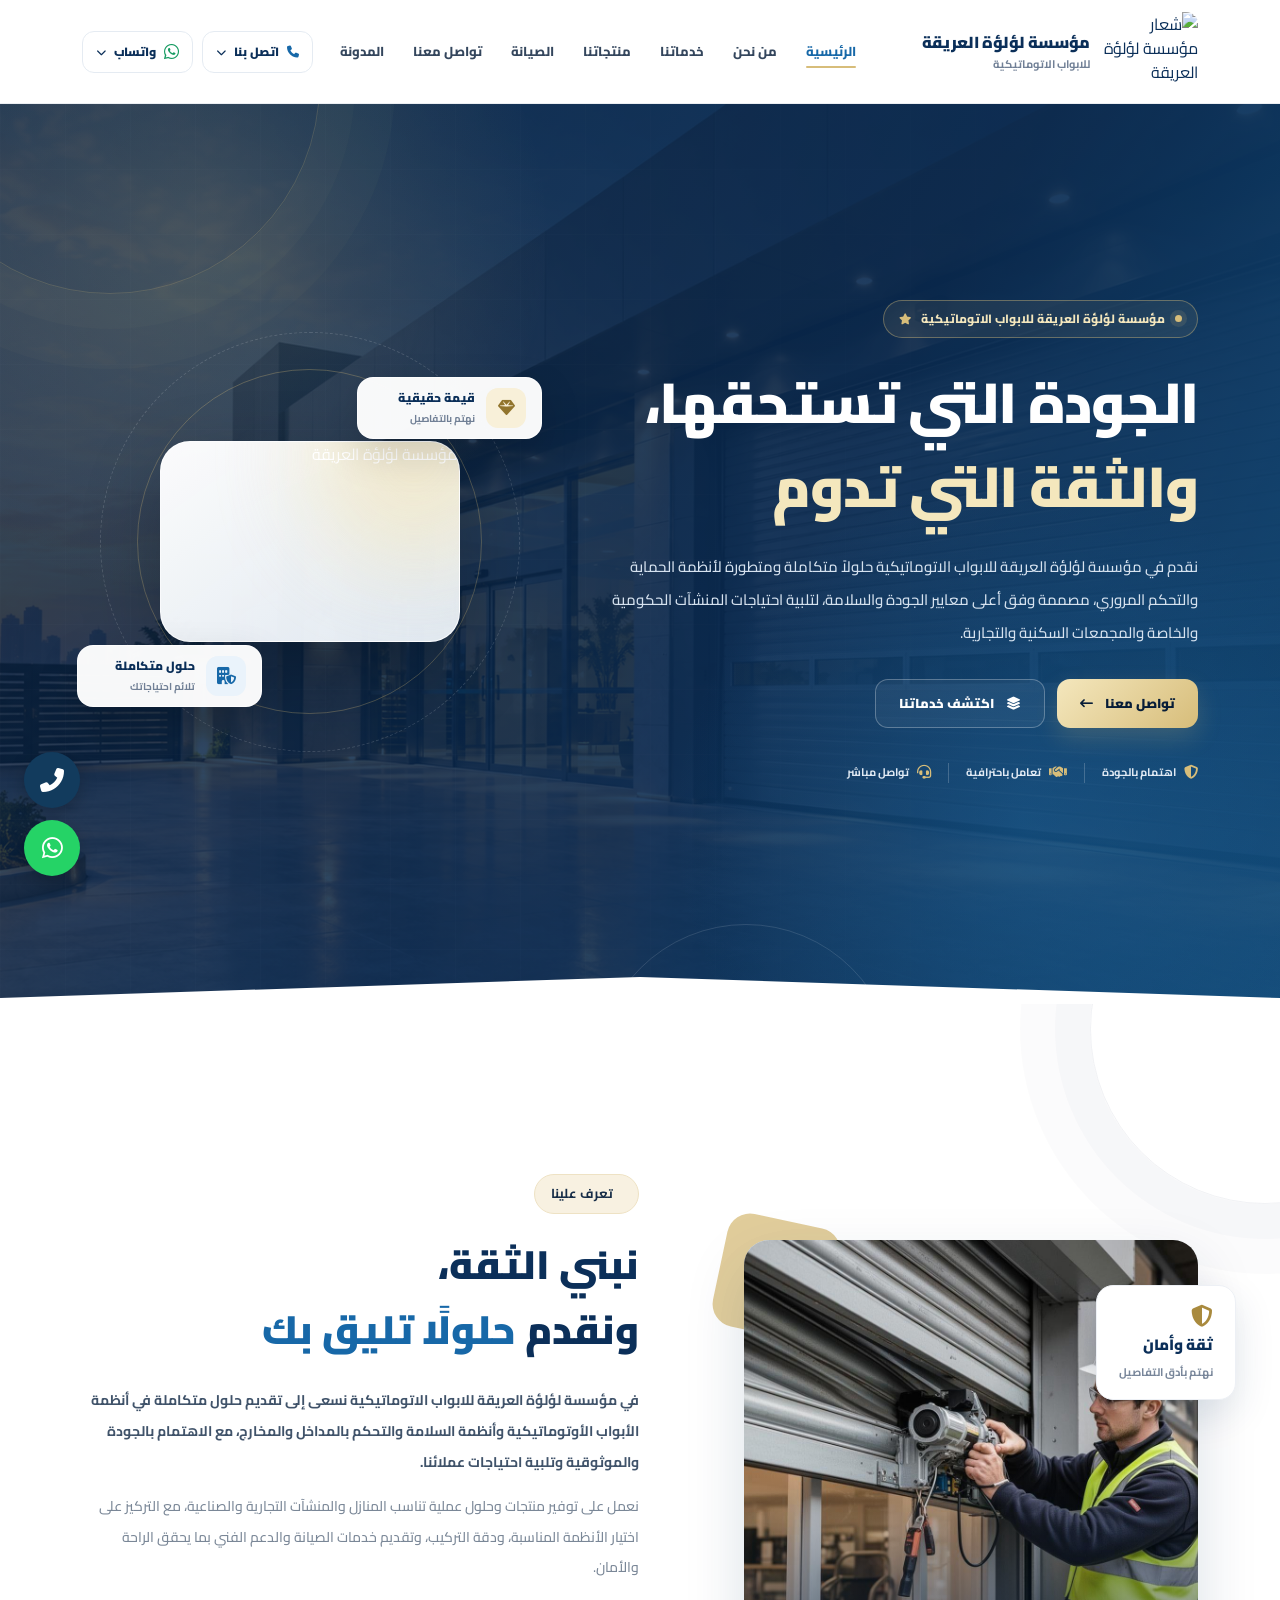
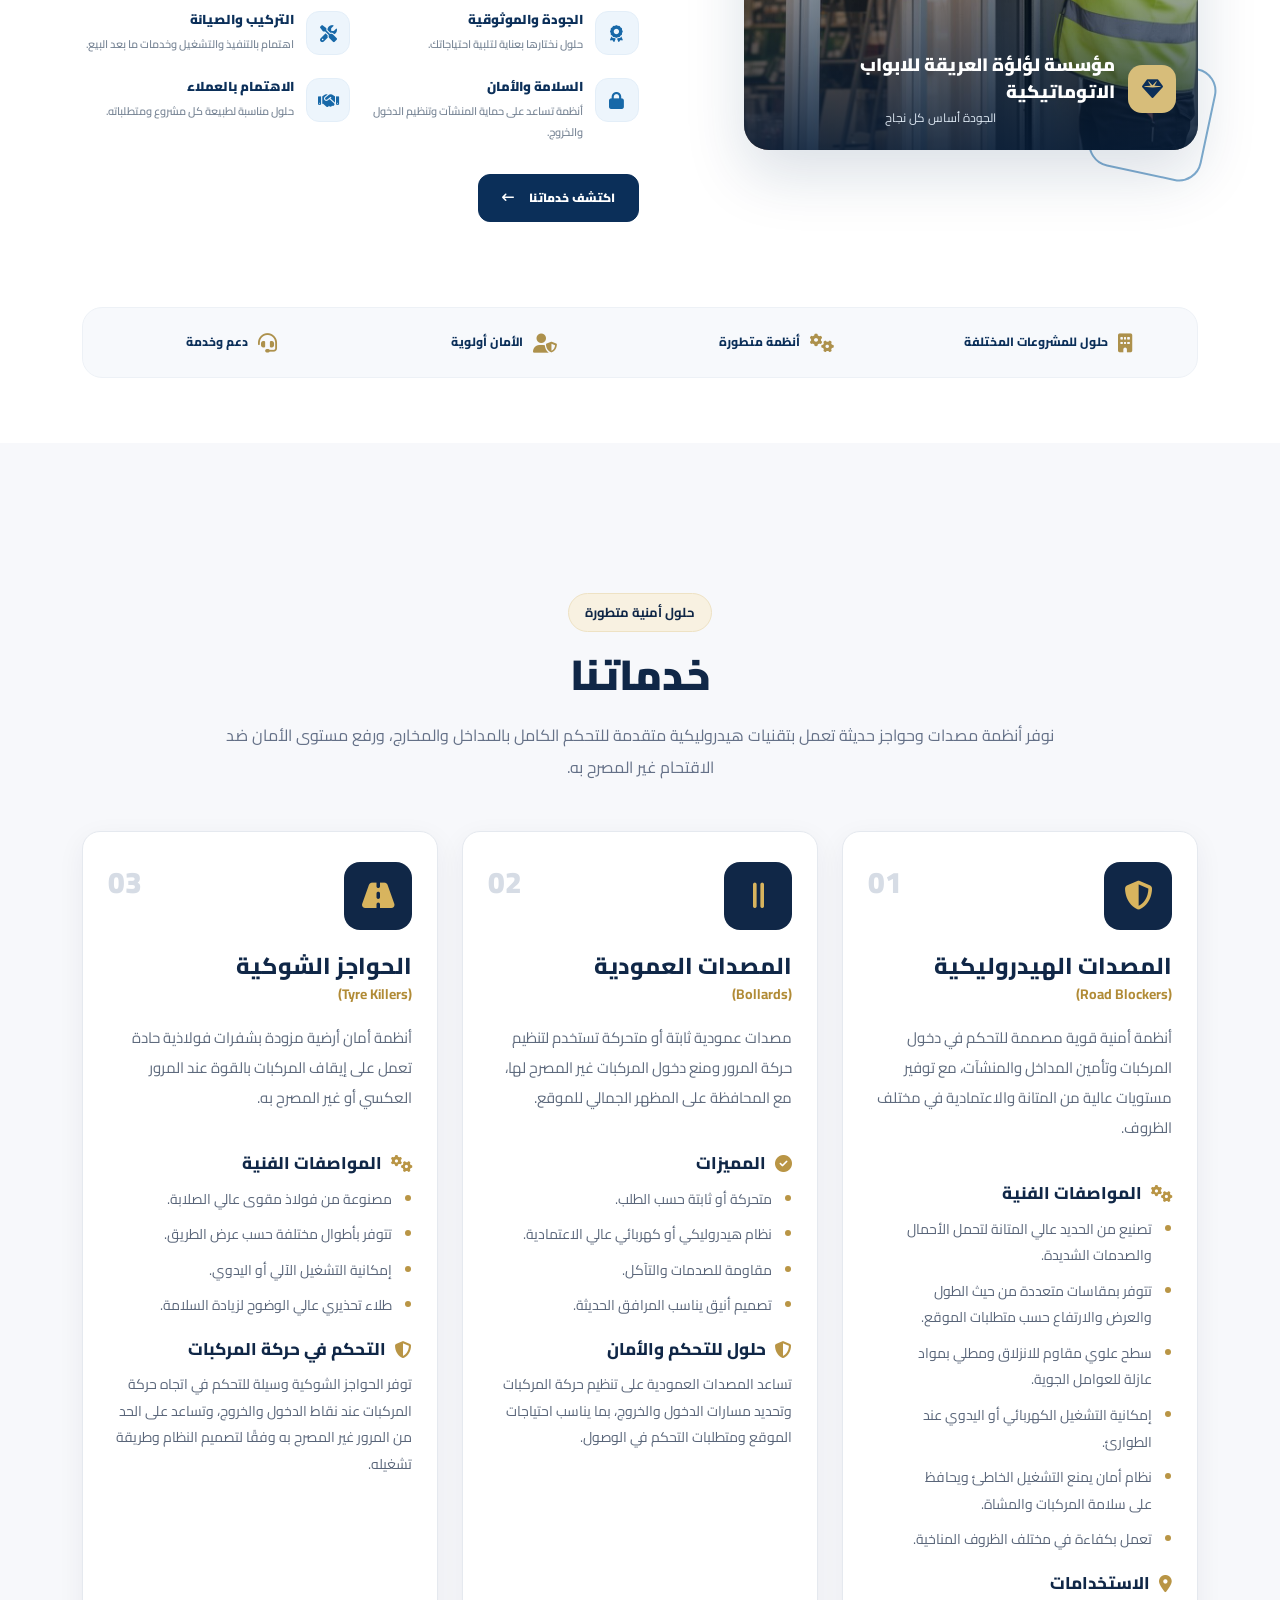
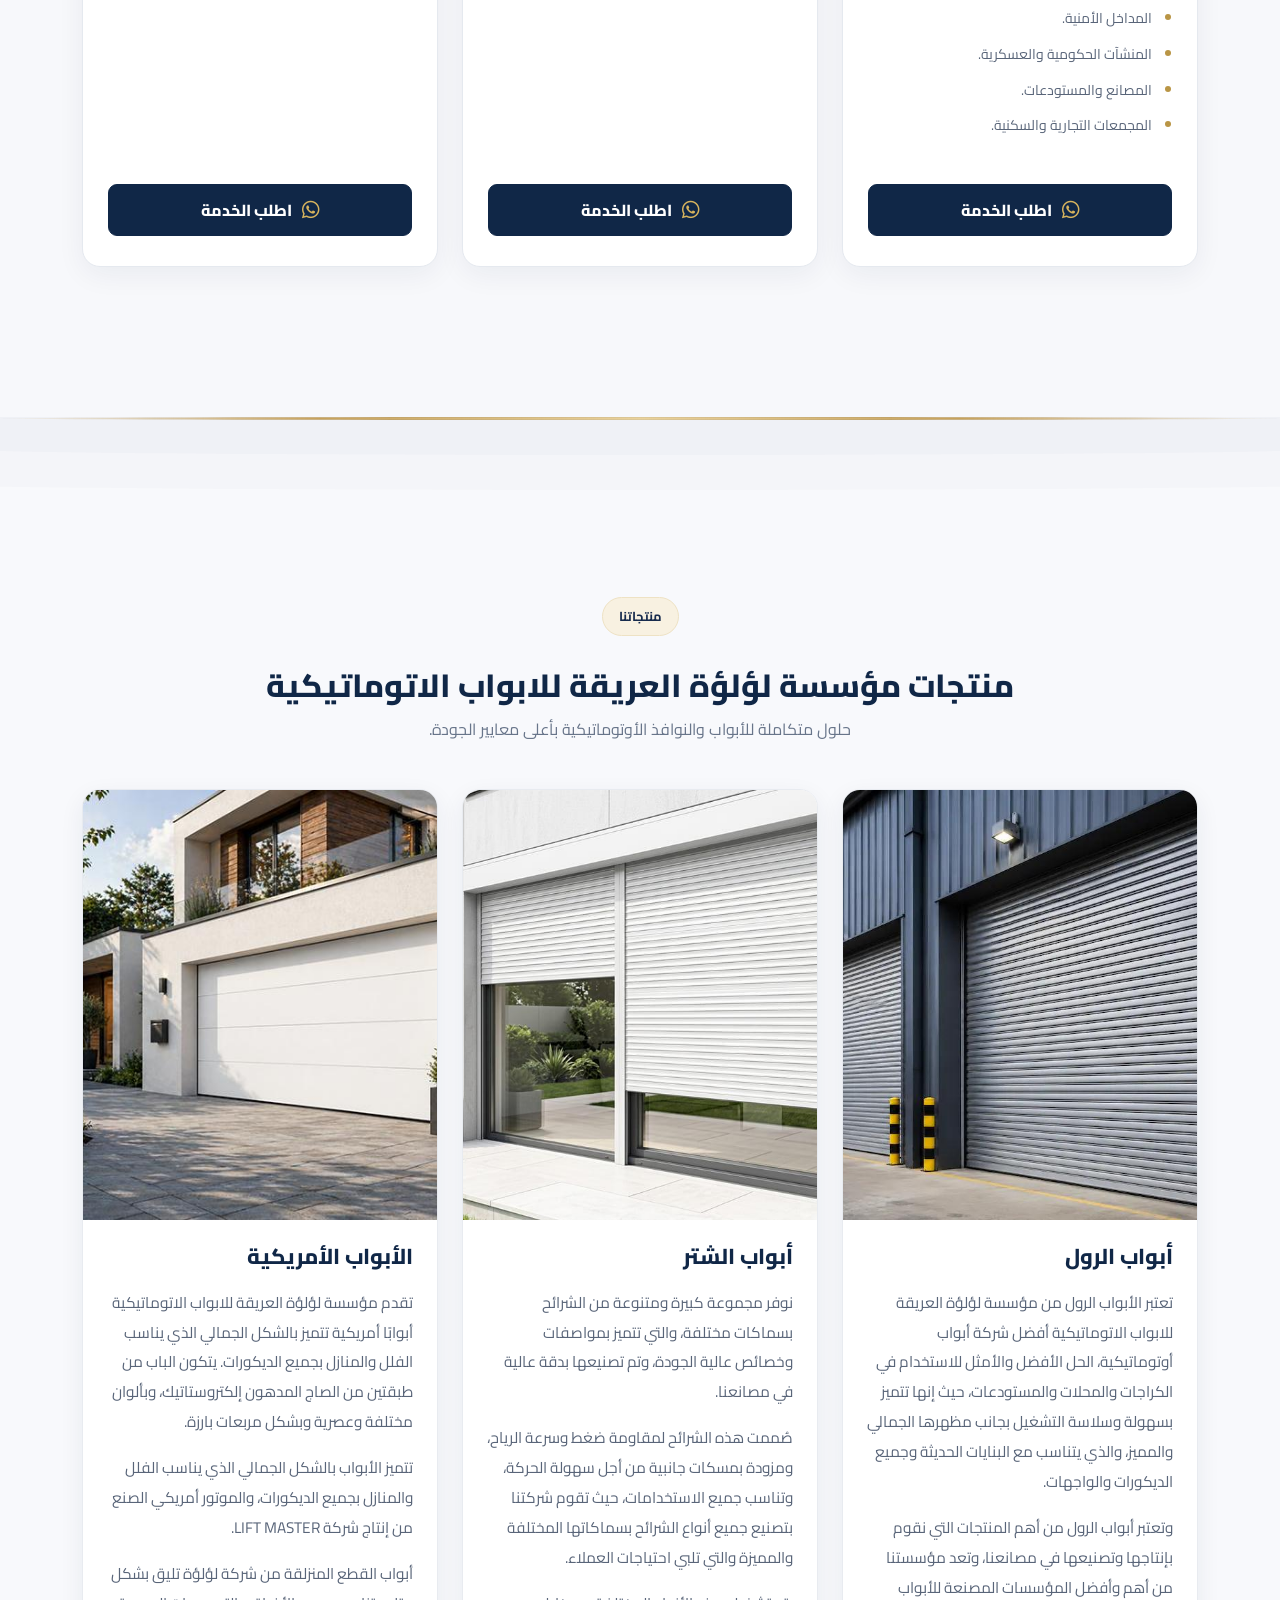
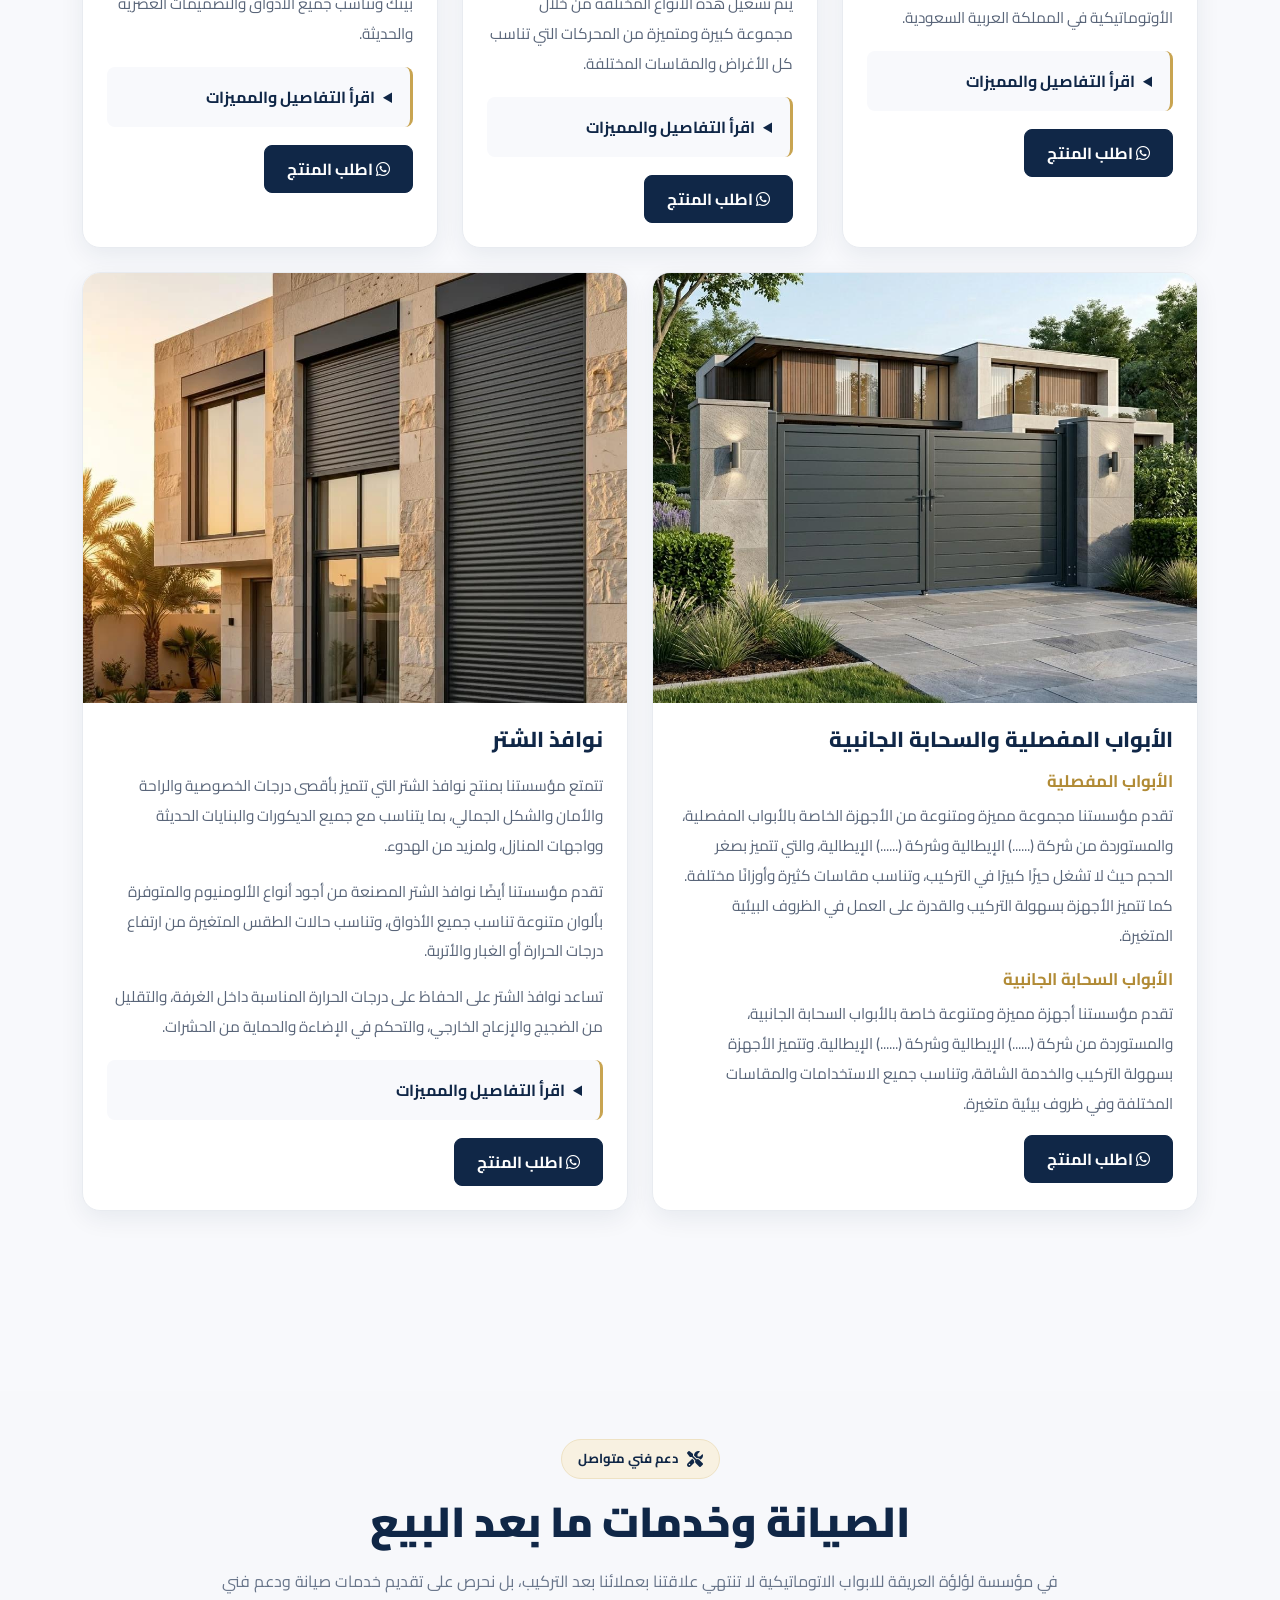
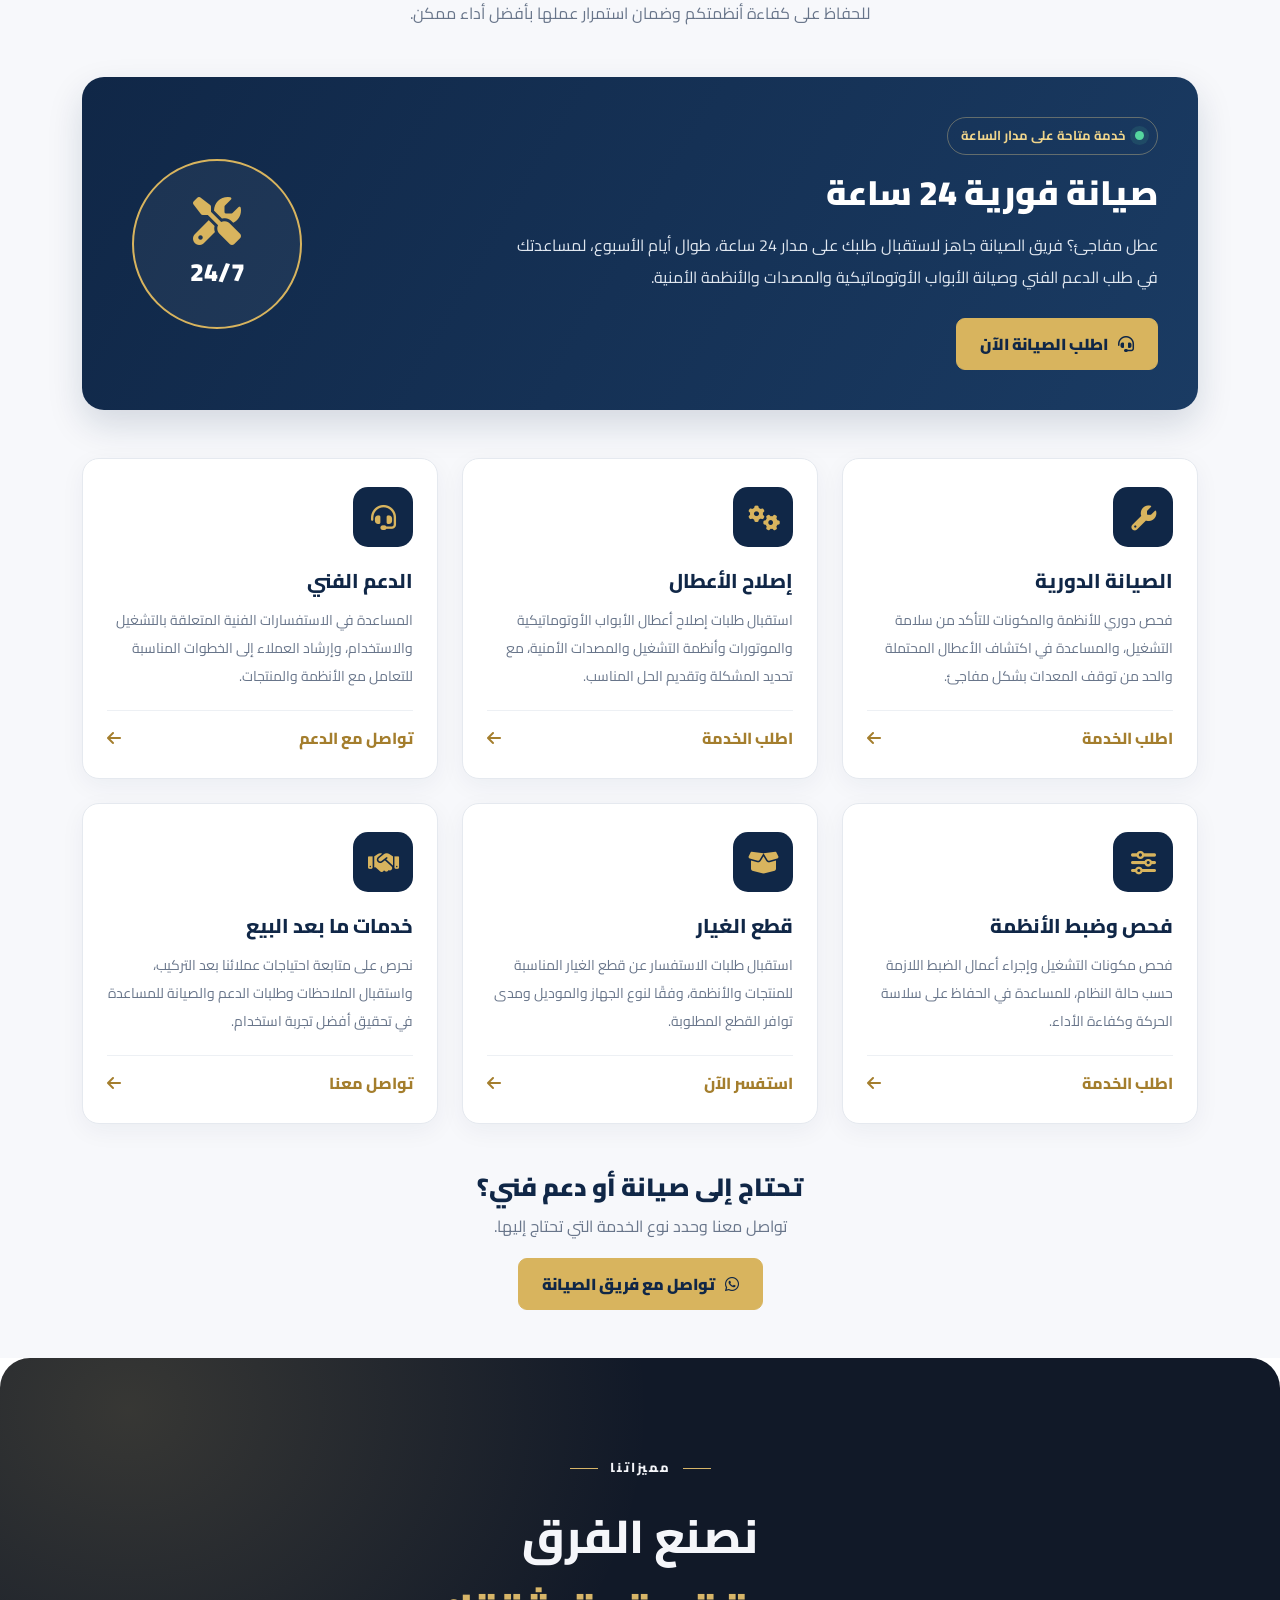
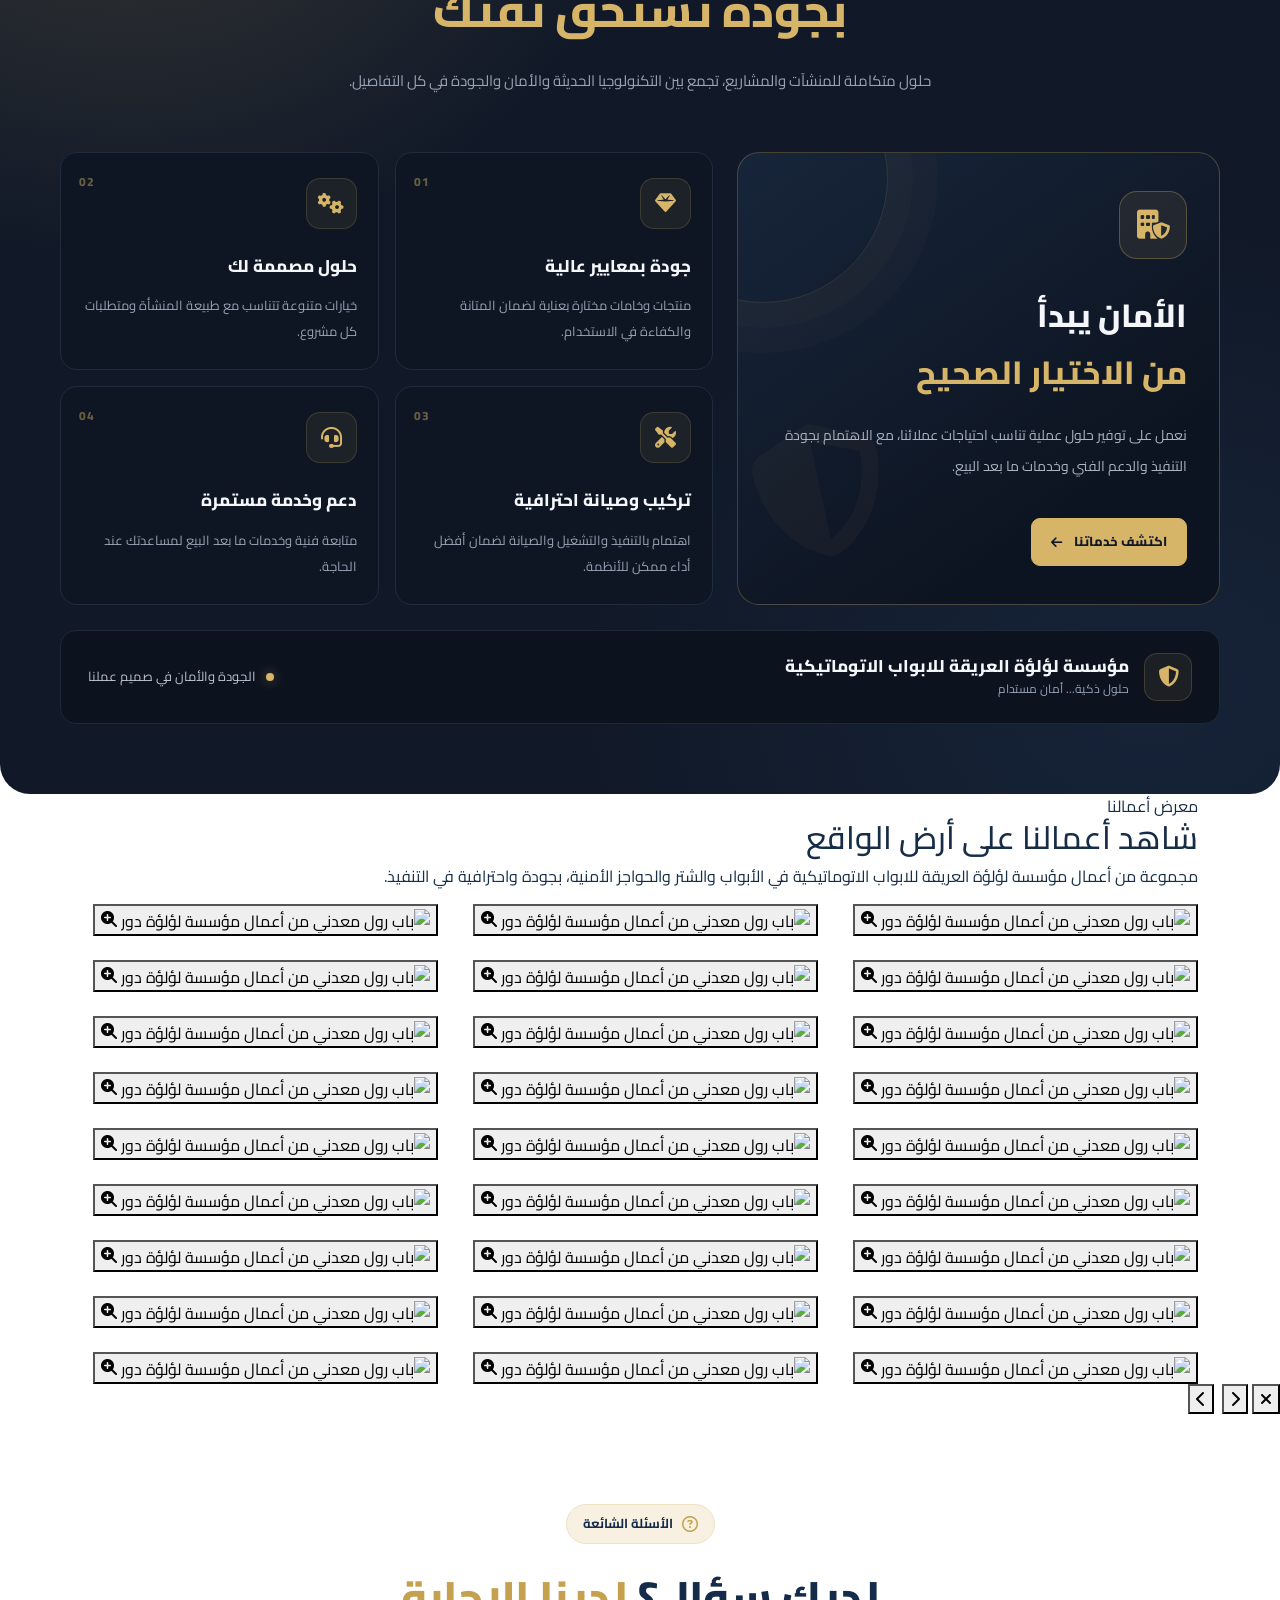
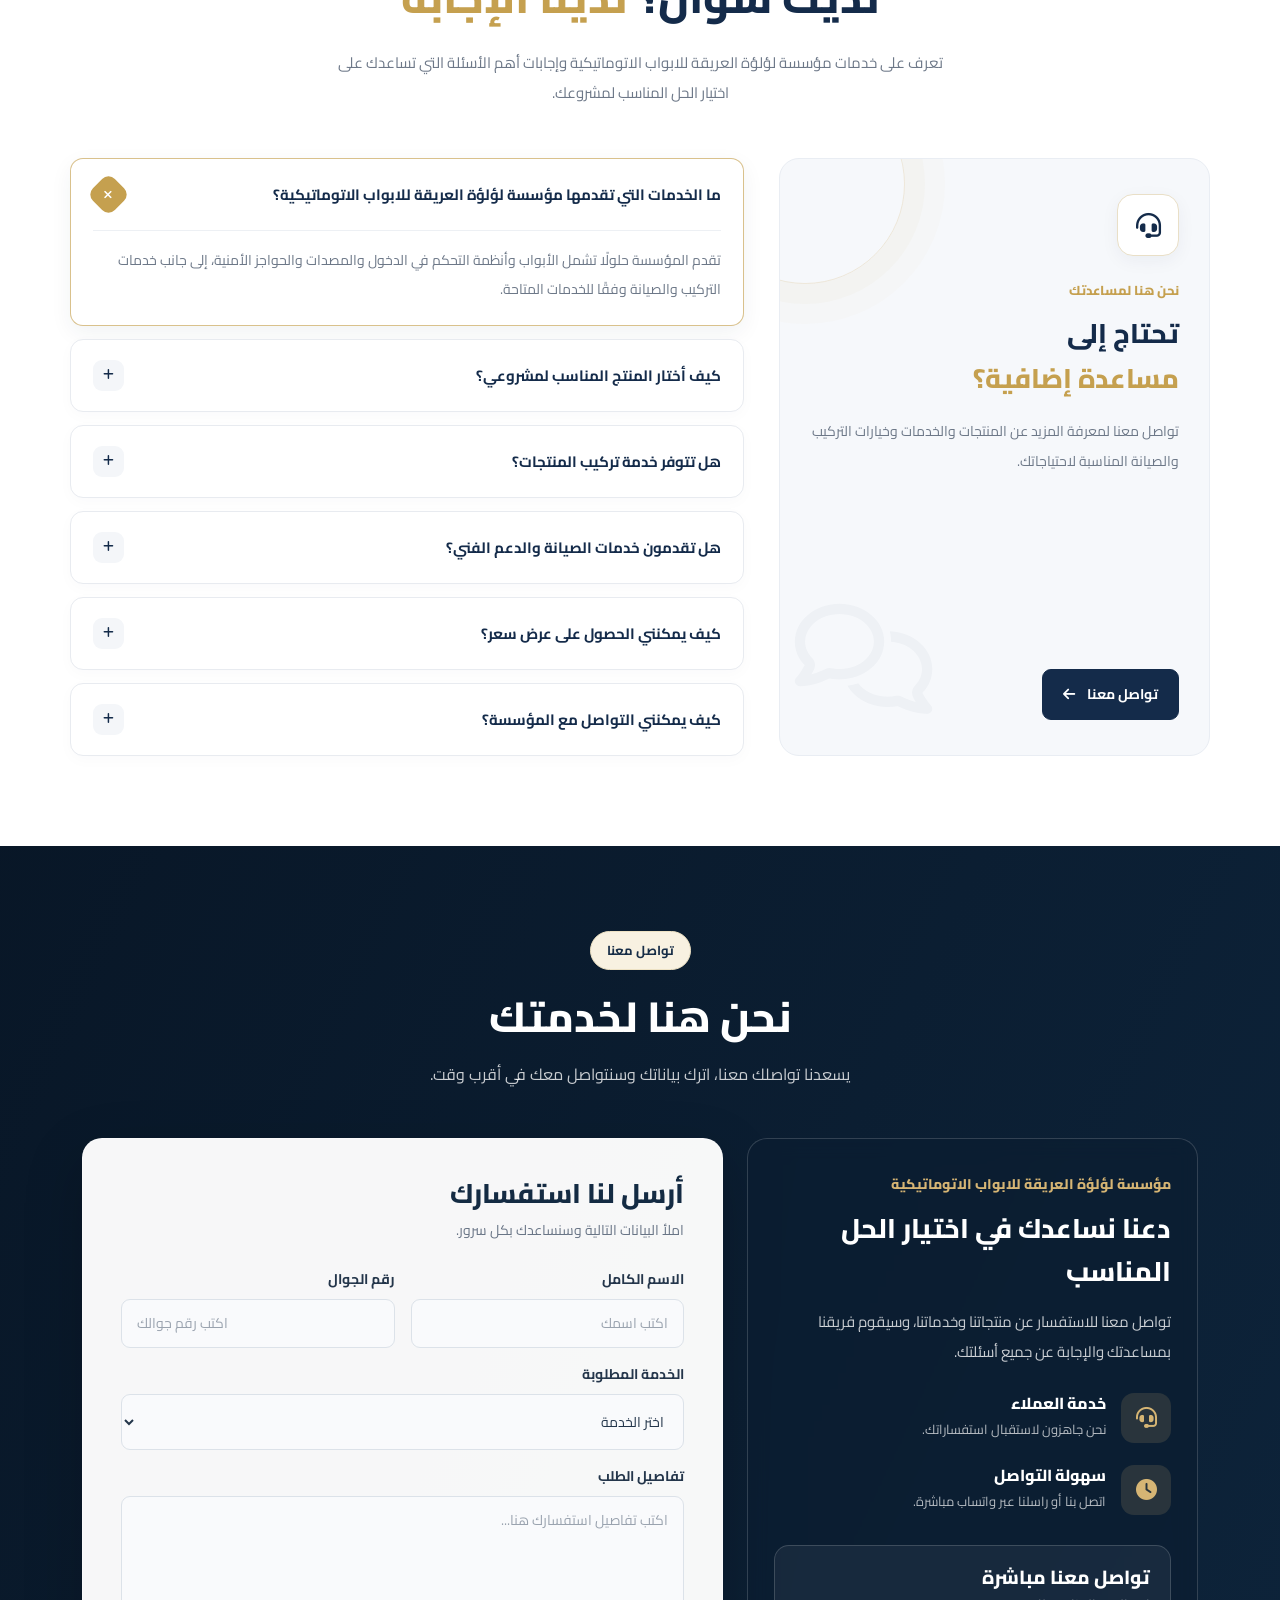
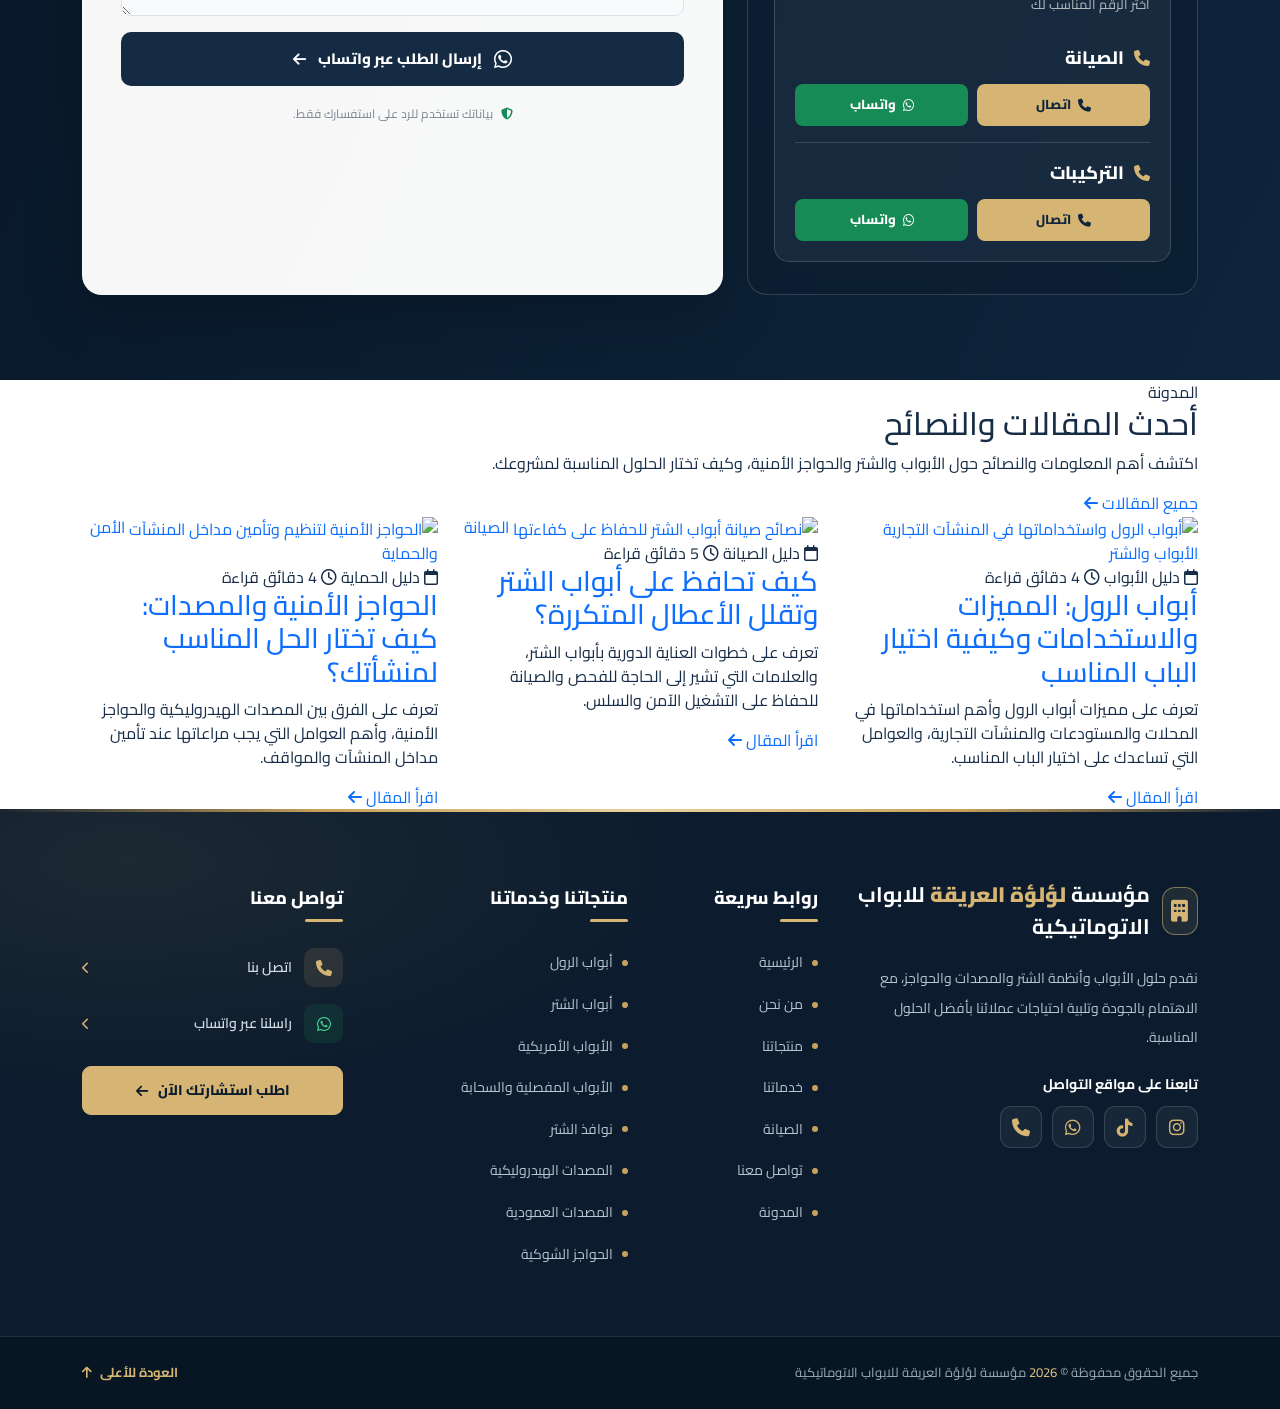
==== index.html @ 396d3808 "Update index.html" ====
<!doctype html>
<html lang="ar" dir="rtl">
  <head>
    
<title>مؤسسة لؤلؤة العريقة للابواب الاتوماتيكية</title>

<meta charset="UTF-8">
<meta http-equiv="X-UA-Compatible" content="IE=edge">
<meta name="viewport" content="width=device-width, initial-scale=1.0">

<meta name="description" content="مؤسسة لؤلؤة العريقة متخصصة في أبواب الرول والشتر والأبواب الأمريكية والمفصلية ونوافذ الشتر، بالإضافة إلى المصدات الهيدروليكية والحواجز الأمنية وخدمات الصيانة. تواصل معنا للحصول على استشارة.">

<meta name="keywords" content="مؤسسة لؤلؤة دور, أبواب رول, أبواب الرول, أبواب الشتر, أبواب شتر كهربائية, الأبواب الأمريكية, الأبواب المفصلية, الأبواب السحابة, نوافذ الشتر, المصدات الهيدروليكية, المصدات العمودية, الحواجز الشوكية, الحواجز الأمنية, صيانة الأبواب, تركيب الأبواب, أنظمة الأمان">

<meta name="author" content="مؤسسة لؤلؤة دور">
<meta name="robots" content="index, follow, max-image-preview:large">
<meta name="googlebot" content="index, follow">
<meta name="language" content="ar">
<meta name="content-language" content="ar">
<meta name="theme-color" content="#0b1730">

<link rel="canonical" href="https://yourdomain.com/">
<link rel="alternate" hreflang="ar" href="https://yourdomain.com/">
<link rel="alternate" hreflang="x-default" href="https://yourdomain.com/">

<meta property="og:type" content="website">
<meta property="og:locale" content="ar_SA">
<meta property="og:site_name" content="مؤسسة لؤلؤة دور">
<meta property="og:title" content="مؤسسة لؤلؤة دور | أبواب الرول والشتر والحواجز الأمنية">
<meta property="og:description" content="حلول الأبواب والشتر والحواجز الأمنية والصيانة لدى مؤسسة لؤلؤة دور. تواصل معنا لمعرفة الخدمات المناسبة لمشروعك.">
<meta property="og:url" content="https://yourdomain.com/">
<meta property="og:image" content="https://yourdomain.com/images/og-image.jpg">
<meta property="og:image:alt" content="مؤسسة لؤلؤة دور للأبواب والشتر والحواجز الأمنية">
<meta property="og:image:type" content="image/jpeg">

<meta name="twitter:card" content="summary_large_image">
<meta name="twitter:title" content="مؤسسة لؤلؤة دور | أبواب الرول والشتر">
<meta name="twitter:description" content="أبواب الرول والشتر والأبواب الأمريكية والحواجز الأمنية وخدمات الصيانة.">
<meta name="twitter:image" content="https://yourdomain.com/images/og-image.jpg">
<meta name="twitter:image:alt" content="مؤسسة لؤلؤة دور للأبواب والشتر">

<meta name="format-detection" content="telephone=yes">
<meta name="referrer" content="strict-origin-when-cross-origin">

<link rel="icon" type="image/png" href="images/logo.png">
<link rel="apple-touch-icon" href="images/logo.png">
<script type="application/ld+json">
{
  "@context": "https://schema.org",
  "@type": "Organization",
  "name": "مؤسسة لؤلؤة دور",
  "url": "https://yourdomain.com/",
  "logo": "https://yourdomain.com/images/logo.png",
  "description": "مؤسسة متخصصة في أبواب الرول والشتر والأبواب الأمريكية والمفصلية ونوافذ الشتر والمصدات والحواجز الأمنية وخدمات الصيانة.",
  "telephone": [
    "+966567802083",
    "+966545651404"
  ],
  "sameAs": [
    "https://www.tiktok.com/@user7878276150201?_r=1&_t=ZS-9AOJvctq60g",
    "https://www.instagram.com/loloahdoors?psln=djFrdXR3Y2lkazkx05:45 PM"
  ]
}
</script>
    <link rel="stylesheet" href="css/bootstrap.min.css" />

    <link rel="stylesheet" href="css/all.min.css" />

    <link rel="preconnect" href="https://fonts.googleapis.com" />

    <link rel="preconnect" href="https://fonts.gstatic.com" crossorigin />

    <link
      href="https://fonts.googleapis.com/css2?family=Cairo:wght@200..1000&family=Playfair+Display:wght@400;500;600;700&display=swap"
      rel="stylesheet"
    />

    <link rel="stylesheet" href="https://unpkg.com/aos@2.3.4/dist/aos.css" />

    <link
      rel="stylesheet"
      href="https://cdn.jsdelivr.net/npm/swiper@11/swiper-bundle.min.css"
    />

    <link rel="stylesheet" href="css/index.css" />
  </head>

  <body>
  <header class="site-header" id="siteHeader">
    <nav class="navbar navbar-expand-lg">
      <div class="container">

        <a class="brand" href="/#home" aria-label="مؤسسة لؤلؤة العريقة">
          <img src="images/logo.png" alt="شعار مؤسسة لؤلؤة العريقة" class="brand-logo">
          <span class="brand-copy">
            <strong>مؤسسة لؤلؤة العريقة</strong>
            <small>للابواب الاتوماتيكية</small>
          </span>
        </a>

        <button class="navbar-toggler shadow-none border-0"
                type="button"
                data-bs-toggle="collapse"
                data-bs-target="#mainNav"
                aria-controls="mainNav"
                aria-expanded="false"
                aria-label="فتح القائمة">
          <i class="fa-solid fa-bars-staggered"></i>
        </button>

        <div class="collapse navbar-collapse" id="mainNav">

          <ul class="navbar-nav mx-auto">
            <li class="nav-item">
              <a class="nav-link active" href="/#home">الرئيسية</a>
            </li>
            <li class="nav-item">
              <a class="nav-link" href="/#about">من نحن</a>
            </li>
            <li class="nav-item">
              <a class="nav-link" href="/#services">خدماتنا</a>
            </li>
            <li class="nav-item">
              <a class="nav-link" href="/#products">منتجاتنا</a>
            </li>
            <li class="nav-item">
              <a class="nav-link" href="/#maintenance">الصيانة</a>
            </li>
            <li class="nav-item">
              <a class="nav-link" href="/#contact">تواصل معنا</a>
            </li>
            <li class="nav-item">
              <a class="nav-link" href="/#blog">المدونة</a>
            </li>
          </ul>

          <div class="header-actions">

            <div class="contact-select">
              <button class="contact-trigger" type="button" aria-expanded="false">
                <i class="fa-solid fa-phone"></i>
                <span>اتصل بنا</span>
                <i class="fa-solid fa-chevron-down arrow"></i>
              </button>

              <div class="contact-menu">
                <a href="tel:0567802083" class="contact-option">
                  <i class="fa-solid fa-phone"></i>
                  <span dir="ltr">الصيانة</span>
                </a>
                <a href="tel:0545651404" class="contact-option">
                  <i class="fa-solid fa-phone"></i>
                  <span dir="ltr">التركيبات</span>
                </a>
              </div>
            </div>

            <div class="contact-select">
              <button class="contact-trigger whatsapp-trigger" type="button" aria-expanded="false">
                <i class="fa-brands fa-whatsapp"></i>
                <span>واتساب</span>
                <i class="fa-solid fa-chevron-down arrow"></i>
              </button>

              <div class="contact-menu">
                <a href="https://wa.me/966567802083" target="_blank" rel="noopener noreferrer" class="contact-option">
                  <i class="fa-brands fa-whatsapp"></i>
                  <span dir="ltr">الصيانة</span>
                </a>
                <a href="https://wa.me/966545651404" target="_blank" rel="noopener noreferrer" class="contact-option">
                  <i class="fa-brands fa-whatsapp"></i>
                  <span dir="ltr">التركيبات</span>
                </a>
              </div>
            </div>

          </div>
        </div>
      </div>
    </nav>
  </header>

  <main>
    <section class="hero" id="home">
      <div class="hero-background"></div>
      <div class="hero-orb orb-one"></div>
      <div class="hero-orb orb-two"></div>
      <div class="hero-grid"></div>

      <div class="container hero-container">
        <div class="hero-content">

          <div class="hero-badge">
            <span class="badge-dot"></span>
            <span>  مؤسسة لؤلؤة العريقة للابواب الاتوماتيكية</span>
            <i class="fa-solid fa-star"></i>
          </div>

          <h1>
            الجودة التي تستحقها،
            <br>
            <span class="gold-text">والثقة التي تدوم</span>
          </h1>

          <p class="hero-description">
            نقدم في  مؤسسة لؤلؤة العريقة للابواب الاتوماتيكية
 حلولاً متكاملة ومتطورة لأنظمة الحماية والتحكم المروري، مصممة وفق أعلى معايير الجودة والسلامة، لتلبية احتياجات المنشآت الحكومية والخاصة والمجمعات السكنية والتجارية.
          </p>

          <div class="hero-buttons">
            <a href="/#contact" class="btn-primary-custom">
              <span>تواصل معنا</span>
              <i class="fa-solid fa-arrow-left-long"></i>
            </a>

            <a href="/#services" class="btn-secondary-custom">
              <i class="fa-solid fa-layer-group"></i>
              <span>اكتشف خدماتنا</span>
            </a>
          </div>

          <div class="hero-features">
            <div class="hero-feature">
              <span class="feature-icon">
                <i class="fa-solid fa-shield-halved"></i>
              </span>
              <span>اهتمام بالجودة</span>
            </div>

            <span class="feature-divider"></span>

            <div class="hero-feature">
              <span class="feature-icon">
                <i class="fa-solid fa-handshake"></i>
              </span>
              <span>تعامل باحترافية</span>
            </div>

            <span class="feature-divider"></span>

            <div class="hero-feature">
              <span class="feature-icon">
                <i class="fa-solid fa-headset"></i>
              </span>
              <span>تواصل مباشر</span>
            </div>
          </div>

        </div>

        <div class="hero-visual">
          <div class="visual-ring ring-one"></div>
          <div class="visual-ring ring-two"></div>

          <div class="visual-logo-card">
            <div class="logo-glow"></div>
            <img src="images/logo.png" alt="مؤسسة لؤلؤة العريقة">            
          </div>

          <div class="floating-card floating-card-top">
            <span class="floating-icon gold-icon">
              <i class="fa-solid fa-gem"></i>
            </span>
            <span>
              <strong>قيمة حقيقية</strong>
              <small>نهتم بالتفاصيل</small>
            </span>
          </div>

          <div class="floating-card floating-card-bottom">
            <span class="floating-icon blue-icon">
              <i class="fa-solid fa-building-shield"></i>
            </span>
            <span>
              <strong>حلول متكاملة</strong>
              <small>تلائم احتياجاتك</small>
            </span>
          </div>
        </div>
      </div>

      <div class="hero-bottom-shape"></div>
    </section>

<section class="about-section" id="about">
  <div class="container">
    <div class="about-grid">

      <div class="about-visual">
        <div class="about-image-frame">
          <img
            src="images/about.jpg"
            alt="مبنى حديث يعكس الجودة والاحترافية"
            loading="lazy"
          >

          <div class="about-image-overlay"></div>

          <div class="about-image-caption">
            <span class="caption-icon">
              <i class="fa-solid fa-gem"></i>
            </span>
            <div>
              <strong> مؤسسة لؤلؤة العريقة للابواب الاتوماتيكية</strong>
              <span>الجودة أساس كل نجاح</span>
            </div>
          </div>
        </div>

        <div class="about-decoration about-decoration-one"></div>
        <div class="about-decoration about-decoration-two"></div>

        <div class="about-experience-card">
          <i class="fa-solid fa-shield-halved"></i>
          <strong>ثقة وأمان</strong>
          <span>نهتم بأدق التفاصيل</span>
        </div>
      </div>

      <div class="about-content">
        <div class="ld-faq-light-badge">
          <span></span>
          تعرف علينا
        </div>

        <h2>
          نبني الثقة،
          <br>
          ونقدم <span>حلولًا تليق بك</span>
        </h2>

        <p class="about-intro">
          في مؤسسة لؤلؤة العريقة للابواب الاتوماتيكية نسعى إلى تقديم
          حلول متكاملة في أنظمة الأبواب الأوتوماتيكية وأنظمة السلامة والتحكم
          بالمداخل والمخارج، مع الاهتمام بالجودة والموثوقية وتلبية احتياجات
          عملائنا.
        </p>

        <p class="about-description">
          نعمل على توفير منتجات وحلول عملية تناسب المنازل والمنشآت التجارية
          والصناعية، مع التركيز على اختيار الأنظمة المناسبة، ودقة التركيب،
          وتقديم خدمات الصيانة والدعم الفني بما يحقق الراحة والأمان.
        </p>

        <div class="about-values">

          <div class="about-value">
            <div class="value-icon">
              <i class="fa-solid fa-award"></i>
            </div>
            <div>
              <h3>الجودة والموثوقية</h3>
              <p>حلول نختارها بعناية لتلبية احتياجاتك.</p>
            </div>
          </div>

          <div class="about-value">
            <div class="value-icon">
              <i class="fa-solid fa-screwdriver-wrench"></i>
            </div>
            <div>
              <h3>التركيب والصيانة</h3>
              <p>اهتمام بالتنفيذ والتشغيل وخدمات ما بعد البيع.</p>
            </div>
          </div>

          <div class="about-value">
            <div class="value-icon">
              <i class="fa-solid fa-lock"></i>
            </div>
            <div>
              <h3>السلامة والأمان</h3>
              <p>أنظمة تساعد على حماية المنشآت وتنظيم الدخول والخروج.</p>
            </div>
          </div>

          <div class="about-value">
            <div class="value-icon">
              <i class="fa-solid fa-handshake"></i>
            </div>
            <div>
              <h3>الاهتمام بالعملاء</h3>
              <p>حلول مناسبة لطبيعة كل مشروع ومتطلباته.</p>
            </div>
          </div>

        </div>

        <a href="#services" class="about-cta">
          <span>اكتشف خدماتنا</span>
          <i class="fa-solid fa-arrow-left-long"></i>
        </a>
      </div>

    </div>

    <div class="about-bottom">
      <div class="about-bottom-item">
        <i class="fa-solid fa-building"></i>
        <span>حلول للمشروعات المختلفة</span>
      </div>

      <div class="about-bottom-item">
        <i class="fa-solid fa-gears"></i>
        <span>أنظمة متطورة</span>
      </div>

      <div class="about-bottom-item">
        <i class="fa-solid fa-user-shield"></i>
        <span>الأمان أولوية</span>
      </div>

      <div class="about-bottom-item">
        <i class="fa-solid fa-headset"></i>
        <span>دعم وخدمة</span>
      </div>
    </div>

  </div>
</section>
<section class="security-services" id="services" dir="rtl">
  <div class="container">

    <div class="services-heading text-center mb-5">
      <span class="ld-faq-light-badge">حلول أمنية متطورة</span>
      <h2>خدماتنا</h2>
      <p>
        نوفر أنظمة مصدات وحواجز حديثة تعمل بتقنيات هيدروليكية متقدمة
        للتحكم الكامل بالمداخل والمخارج، ورفع مستوى الأمان ضد الاقتحام
        غير المصرح به.
      </p>
    </div>

    <div class="row g-4">

       <div class="col-lg-6 col-xl-4">
        <div class="service-card h-100">

          <div class="service-icon">
            <i class="fas fa-shield-alt"></i>
          </div>

          <span class="service-number">01</span>

          <h3>المصدات الهيدروليكية</h3>
          <span class="service-en">(Road Blockers)</span>

          <p class="service-description">
            أنظمة أمنية قوية مصممة للتحكم في دخول المركبات وتأمين
            المداخل والمنشآت، مع توفير مستويات عالية من المتانة
            والاعتمادية في مختلف الظروف.
          </p>

          <div class="service-details">
            <h4>
              <i class="fas fa-cogs"></i>
              المواصفات الفنية
            </h4>

            <ul>
              <li>تصنيع من الحديد عالي المتانة لتحمل الأحمال والصدمات الشديدة.</li>
              <li>تتوفر بمقاسات متعددة من حيث الطول والعرض والارتفاع حسب متطلبات الموقع.</li>
              <li>سطح علوي مقاوم للانزلاق ومطلي بمواد عازلة للعوامل الجوية.</li>
              <li>إمكانية التشغيل الكهربائي أو اليدوي عند الطوارئ.</li>
              <li>نظام أمان يمنع التشغيل الخاطئ ويحافظ على سلامة المركبات والمشاة.</li>
              <li>تعمل بكفاءة في مختلف الظروف المناخية.</li>
            </ul>

            <h4>
              <i class="fas fa-map-marker-alt"></i>
              الاستخدامات
            </h4>

            <ul>
              <li>المداخل الأمنية.</li>
              <li>المنشآت الحكومية والعسكرية.</li>
              <li>المصانع والمستودعات.</li>
              <li>المجمعات التجارية والسكنية.</li>
            </ul>
          </div>

          <a href="https://wa.me/201228602122?text=%D9%85%D8%B1%D8%AD%D8%A8%D8%A7%D9%8B%D8%8C%20%D8%A3%D8%B1%D9%8A%D8%AF%20%D8%A7%D9%84%D8%A7%D8%B3%D8%AA%D9%81%D8%B3%D8%A7%D8%B1%20%D8%B9%D9%86%20%D8%A7%D9%84%D9%85%D8%B5%D8%AF%D8%A7%D8%AA%20%D8%A7%D9%84%D9%87%D9%8A%D8%AF%D8%B1%D9%88%D9%84%D9%8A%D9%83%D9%8A%D8%A9"
             class="service-btn" target="_blank" rel="noopener">
            <i class="fab fa-whatsapp"></i>
            اطلب الخدمة
          </a>

        </div>
      </div>

       <div class="col-lg-6 col-xl-4">
        <div class="service-card h-100">

          <div class="service-icon">
            <i class="fas fa-grip-lines-vertical"></i>
          </div>

          <span class="service-number">02</span>

          <h3>المصدات العمودية</h3>
          <span class="service-en">(Bollards)</span>

          <p class="service-description">
            مصدات عمودية ثابتة أو متحركة تستخدم لتنظيم حركة المرور
            ومنع دخول المركبات غير المصرح لها، مع المحافظة على
            المظهر الجمالي للموقع.
          </p>

          <div class="service-details">
            <h4>
              <i class="fas fa-check-circle"></i>
              المميزات
            </h4>

            <ul>
              <li>متحركة أو ثابتة حسب الطلب.</li>
              <li>نظام هيدروليكي أو كهربائي عالي الاعتمادية.</li>
              <li>مقاومة للصدمات والتآكل.</li>
              <li>تصميم أنيق يناسب المرافق الحديثة.</li>
            </ul>

            <h4>
              <i class="fas fa-shield-alt"></i>
              حلول للتحكم والأمان
            </h4>

            <p>
              تساعد المصدات العمودية على تنظيم حركة المركبات وتحديد
              مسارات الدخول والخروج، بما يناسب احتياجات الموقع
              ومتطلبات التحكم في الوصول.
            </p>
          </div>

          <a href="https://wa.me/201228602122?text=%D9%85%D8%B1%D8%AD%D8%A8%D8%A7%D9%8B%D8%8C%20%D8%A3%D8%B1%D9%8A%D8%AF%20%D8%A7%D9%84%D8%A7%D8%B3%D8%AA%D9%81%D8%B3%D8%A7%D8%B1%20%D8%B9%D9%86%20%D8%A7%D9%84%D9%85%D8%B5%D8%AF%D8%A7%D8%AA%20%D8%A7%D9%84%D8%B9%D9%85%D9%88%D8%AF%D9%8A%D8%A9"
             class="service-btn" target="_blank" rel="noopener">
            <i class="fab fa-whatsapp"></i>
            اطلب الخدمة
          </a>

        </div>
      </div>

       <div class="col-lg-6 col-xl-4">
        <div class="service-card h-100">

          <div class="service-icon">
            <i class="fas fa-road"></i>
          </div>

          <span class="service-number">03</span>

          <h3>الحواجز الشوكية</h3>
          <span class="service-en">(Tyre Killers)</span>

          <p class="service-description">
            أنظمة أمان أرضية مزودة بشفرات فولاذية حادة تعمل على
            إيقاف المركبات بالقوة عند المرور العكسي أو غير المصرح به.
          </p>

          <div class="service-details">
            <h4>
              <i class="fas fa-cogs"></i>
              المواصفات الفنية
            </h4>

            <ul>
              <li>مصنوعة من فولاذ مقوى عالي الصلابة.</li>
              <li>تتوفر بأطوال مختلفة حسب عرض الطريق.</li>
              <li>إمكانية التشغيل الآلي أو اليدوي.</li>
              <li>طلاء تحذيري عالي الوضوح لزيادة السلامة.</li>
            </ul>

            <h4>
              <i class="fas fa-shield-alt"></i>
              التحكم في حركة المركبات
            </h4>

            <p>
              توفر الحواجز الشوكية وسيلة للتحكم في اتجاه حركة المركبات
              عند نقاط الدخول والخروج، وتساعد على الحد من المرور
              غير المصرح به وفقًا لتصميم النظام وطريقة تشغيله.
            </p>
          </div>

          <a href="https://wa.me/201228602122?text=%D9%85%D8%B1%D8%AD%D8%A8%D8%A7%D9%8B%D8%8C%20%D8%A3%D8%B1%D9%8A%D8%AF%20%D8%A7%D9%84%D8%A7%D8%B3%D8%AA%D9%81%D8%B3%D8%A7%D8%B1%20%D8%B9%D9%86%20%D8%A7%D9%84%D8%AD%D9%88%D8%A7%D8%AC%D8%B2%20%D8%A7%D9%84%D8%B4%D9%88%D9%83%D9%8A%D8%A9"
             class="service-btn" target="_blank" rel="noopener">
            <i class="fab fa-whatsapp"></i>
            اطلب الخدمة
          </a>

        </div>
      </div>

    </div>
  </div>
</section>
<section class="products-section" id="products" dir="rtl">
  <div class="container">

    <div class="section-heading text-center mb-5">
      <span class="ld-faq-light-badge">منتجاتنا</span>
      <h2>منتجات مؤسسة لؤلؤة العريقة للابواب الاتوماتيكية</h2>
      <p>حلول متكاملة للأبواب والنوافذ الأوتوماتيكية بأعلى معايير الجودة.</p>
    </div>

    <div class="row g-4">

       <div class="col-lg-6 col-xl-4">
        <div class="product-card h-100">
          <img
            src="images/product-1.jpg"
            alt="أبواب الرول الأوتوماتيكية"
            class="product-image"
            loading="lazy">

          <div class="product-content">
            <h3>أبواب الرول</h3>

            <p>
              تعتبر الأبواب الرول من مؤسسة لؤلؤة العريقة للابواب الاتوماتيكية أفضل شركة أبواب أوتوماتيكية،
              الحل الأفضل والأمثل للاستخدام في الكراجات والمحلات والمستودعات،
              حيث إنها تتميز بسهولة وسلاسة التشغيل بجانب مظهرها الجمالي
              والمميز، والذي يتناسب مع البنايات الحديثة وجميع الديكورات
              والواجهات.
            </p>

            <p>
              وتعتبر أبواب الرول من أهم المنتجات التي نقوم بإنتاجها وتصنيعها
              في مصانعنا، وتعد مؤسستنا من أهم وأفضل المؤسسات المصنعة للأبواب
              الأوتوماتيكية في المملكة العربية السعودية.
            </p>

            <details class="product-details">
              <summary>اقرأ التفاصيل والمميزات</summary>

              <h4>مميزات أبواب الرول</h4>
              <ul>
                <li>مناسبة لجميع البنايات.</li>
                <li>مثالية للاستخدام في الكراجات وأبواب الكراج.</li>
                <li>تناسب المحلات والمستودعات.</li>
                <li>سهولة الاستخدام اليدوي.</li>
                <li>رائعة في الاستخدام الأوتوماتيكي والتحكم عن بُعد عن طريق الريموت كنترول.</li>
                <li>ألوان عصرية وجذابة تناسب جميع الديكورات.</li>
              </ul>
            </details>

            <a href="https://wa.me/201228602122"
               class="btn product-btn whatsapp-product"
               data-product="أبواب الرول">
              <i class="fab fa-whatsapp"></i>
              اطلب المنتج
            </a>
          </div>
        </div>
      </div>

       <div class="col-lg-6 col-xl-4">
        <div class="product-card h-100">
          <img
            src="images/product-2.jpg"
            alt="أبواب الشتر"
            class="product-image"
            loading="lazy">

          <div class="product-content">
            <h3>أبواب الشتر</h3>

            <p>
              نوفر مجموعة كبيرة ومتنوعة من الشرائح بسماكات مختلفة، والتي
              تتميز بمواصفات وخصائص عالية الجودة، وتم تصنيعها بدقة عالية
              في مصانعنا.
            </p>

            <p>
              صُممت هذه الشرائح لمقاومة ضغط وسرعة الرياح، ومزودة بمسكات
              جانبية من أجل سهولة الحركة، وتناسب جميع الاستخدامات، حيث تقوم
              شركتنا بتصنيع جميع أنواع الشرائح بسماكاتها المختلفة والمميزة
              والتي تلبي احتياجات العملاء.
            </p>

            <p>
              يتم تشغيل هذه الأنواع المختلفة من خلال مجموعة كبيرة ومتميزة
              من المحركات التي تناسب كل الأغراض والمقاسات المختلفة.
            </p>

            <details class="product-details">
              <summary>اقرأ التفاصيل والمميزات</summary>

              <h4>مميزات أبواب الشتر</h4>
              <ul>
                <li>تتحمل الخدمة الشاقة.</li>
                <li>تحقق أعلى درجات السلامة.</li>
                <li>تناسب الاستخدام في المولات والمحلات التجارية وصالات العرض.</li>
                <li>تناسب الاستخدام في المنشآت الصناعية.</li>
                <li>حل مثالي وممتاز لجميع مقاسات الأبواب الكبيرة.</li>
              </ul>
            </details>

            <a href="https://wa.me/201228602122"
               class="btn product-btn whatsapp-product"
               data-product="أبواب الشتر">
              <i class="fab fa-whatsapp"></i>
              اطلب المنتج
            </a>
          </div>
        </div>
      </div>

       <div class="col-lg-6 col-xl-4">
        <div class="product-card h-100">
          <img
            src="images/product-3.jpg"
            alt="الأبواب الأمريكية للفلل والمنازل"
            class="product-image"
            loading="lazy">

          <div class="product-content">
            <h3>الأبواب الأمريكية</h3>

            <p>
              تقدم  مؤسسة لؤلؤة العريقة للابواب الاتوماتيكية أبوابًا أمريكية تتميز بالشكل الجمالي الذي يناسب
              الفلل والمنازل بجميع الديكورات. يتكون الباب من طبقتين من الصاج
              المدهون إلكتروستاتيك، وبألوان مختلفة وعصرية وبشكل مربعات بارزة.
            </p>

            <p>
              تتميز الأبواب بالشكل الجمالي الذي يناسب الفلل والمنازل بجميع
              الديكورات، والموتور أمريكي الصنع من إنتاج شركة
              LIFT MASTER.
            </p>

            <p>
              أبواب القطع المنزلقة من شركة لؤلؤة تليق بشكل بيتك وتناسب جميع
              الأذواق والتصميمات العصرية والحديثة.
            </p>

            <details class="product-details">
              <summary>اقرأ التفاصيل والمميزات</summary>

              <h4>مميزات الأبواب الأمريكية</h4>
              <ul>
                <li>الحماية والأمان.</li>
                <li>تعطي الكفاءة المطلوبة.</li>
                <li>تعكس انطباع الأناقة والرقي.</li>
                <li>متوفرة بمقاسات مختلفة.</li>
                <li>ألوان مميزة وعصرية.</li>
                <li>سهولة الاستخدام الأوتوماتيكي واليدوي.</li>
                <li>التشغيل الأوتوماتيكي عن طريق الريموت كنترول ولوحة التحكم الداخلية.</li>
                <li>التشغيل اليدوي عن طريق سحب الباب.</li>
              </ul>
            </details>

            <a href="https://wa.me/201228602122"
               class="btn product-btn whatsapp-product"
               data-product="الأبواب الأمريكية">
              <i class="fab fa-whatsapp"></i>
              اطلب المنتج
            </a>
          </div>
        </div>
      </div>

       <div class="col-lg-6 col-xl-6">
        <div class="product-card h-100">
          <img
            src="images/product-4.jpg"
            alt="الأبواب المفصلية والسحابة الجانبية"
            class="product-image"
            loading="lazy">

          <div class="product-content">
            <h3>الأبواب المفصلية والسحابة الجانبية</h3>

            <h4>الأبواب المفصلية</h4>
            <p>
              تقدم مؤسستنا مجموعة مميزة ومتنوعة من الأجهزة الخاصة بالأبواب
              المفصلية، والمستوردة من شركة (......) الإيطالية وشركة
              (......) الإيطالية، والتي تتميز بصغر الحجم حيث لا تشغل حيزًا
              كبيرًا في التركيب، وتناسب مقاسات كثيرة وأوزانًا مختلفة.
              كما تتميز الأجهزة بسهولة التركيب والقدرة على العمل في الظروف
              البيئية المتغيرة.
            </p>

            <h4>الأبواب السحابة الجانبية</h4>
            <p>
              تقدم مؤسستنا أجهزة مميزة ومتنوعة خاصة بالأبواب السحابة
              الجانبية، والمستوردة من شركة (......) الإيطالية وشركة
              (......) الإيطالية. وتتميز الأجهزة بسهولة التركيب والخدمة
              الشاقة، وتناسب جميع الاستخدامات والمقاسات المختلفة وفي
              ظروف بيئية متغيرة.
            </p>

            <a href="https://wa.me/201228602122"
               class="btn product-btn whatsapp-product"
               data-product="الأبواب المفصلية والسحابة الجانبية">
              <i class="fab fa-whatsapp"></i>
              اطلب المنتج
            </a>
          </div>
        </div>
      </div>

       <div class="col-lg-6 col-xl-6">
        <div class="product-card h-100">
          <img
            src="images/product-5.jpg"
            alt="نوافذ الشتر الألومنيوم"
            class="product-image"
            loading="lazy">

          <div class="product-content">
            <h3>نوافذ الشتر</h3>

            <p>
              تتمتع مؤسستنا بمنتج نوافذ الشتر التي تتميز بأقصى درجات
              الخصوصية والراحة والأمان والشكل الجمالي، بما يتناسب مع جميع
              الديكورات والبنايات الحديثة وواجهات المنازل، ولمزيد من الهدوء.
            </p>

            <p>
              تقدم مؤسستنا أيضًا نوافذ الشتر المصنعة من أجود أنواع الألومنيوم
              والمتوفرة بألوان متنوعة تناسب جميع الأذواق، وتناسب حالات الطقس
              المتغيرة من ارتفاع درجات الحرارة أو الغبار والأتربة.
            </p>

            <p>
              تساعد نوافذ الشتر على الحفاظ على درجات الحرارة المناسبة داخل
              الغرفة، والتقليل من الضجيج والإزعاج الخارجي، والتحكم في
              الإضاءة والحماية من الحشرات.
            </p>

            <details class="product-details">
              <summary>اقرأ التفاصيل والمميزات</summary>

              <h4>مميزات نوافذ الشتر</h4>
              <ul>
                <li>تخفيض استهلاك الطاقة.</li>
                <li>الحماية من الطقس المتغير.</li>
                <li>الخصوصية العالية.</li>
                <li>درجات أمان وحماية عالية.</li>
                <li>الحماية من الغبار والأتربة والأمطار.</li>
                <li>التحكم الكامل في درجات الإضاءة داخل الغرفة.</li>
                <li>سهولة الاستخدام عن طريق الريموت كنترول أو المفتاح اللاسلكي أو مفتاح الجدار.</li>
                <li>الاستخدام اليدوي عن طريق الهاندل (الذراع).</li>
                <li>خيارات متعددة من الألوان لتناسب جميع الأذواق.</li>
              </ul>
            </details>

            <a href="https://wa.me/201228602122"
               class="btn product-btn whatsapp-product"
               data-product="نوافذ الشتر">
              <i class="fab fa-whatsapp"></i>
              اطلب المنتج
            </a>
          </div>
        </div>
      </div>

    </div>
  </div>
</section>



 <div class="wa-overlay" id="waModal">
  <div class="wa-modal" dir="rtl">
    <button class="wa-close" id="waClose" aria-label="إغلاق">
      &times;
    </button>

    <div class="wa-modal-icon">
      <i class="fab fa-whatsapp"></i>
    </div>

    <h3>تواصل معنا عبر واتساب</h3>
    <p>اختار الرقم المناسب لك للتواصل وطلب الخدمة</p>

    <a href="#" class="wa-number-btn" id="waNumber1">
      <i class="fab fa-whatsapp"></i>
      <span>
        <strong>الصيانة</strong>
       </span>
      <i class="fas fa-chevron-left arrow"></i>
    </a>

    <a href="#" class="wa-number-btn" id="waNumber2">
      <i class="fab fa-whatsapp"></i>
      <span>
        <strong>التركيبات</strong>
       </span>
      <i class="fas fa-chevron-left arrow"></i>
    </a>
  </div>
</div>

<section class="maintenance-section py-5" id="maintenance" dir="rtl">
  <div class="container">

    <div class="maintenance-header text-center mb-5">
      <span class="ld-faq-light-badge">
        <i class="fas fa-tools"></i>
        دعم فني متواصل
      </span>

      <h2>الصيانة وخدمات ما بعد البيع</h2>

      <p>
        في  مؤسسة لؤلؤة العريقة للابواب الاتوماتيكية لا تنتهي علاقتنا بعملائنا بعد التركيب،
        بل نحرص على تقديم خدمات صيانة ودعم فني للحفاظ على كفاءة
        أنظمتكم وضمان استمرار عملها بأفضل أداء ممكن.
      </p>
    </div>

     <div class="maintenance-emergency mb-5">
      <div class="emergency-content">
        <div class="emergency-badge">
          <span class="pulse-dot"></span>
          خدمة متاحة على مدار الساعة
        </div>

        <h3>صيانة فورية 24 ساعة</h3>

        <p>
          عطل مفاجئ؟ فريق الصيانة جاهز لاستقبال طلبك على مدار
          24 ساعة، طوال أيام الأسبوع، لمساعدتك في طلب الدعم الفني
          وصيانة الأبواب الأوتوماتيكية والمصدات والأنظمة الأمنية.
        </p>

        <a href="#"
           class="maintenance-btn maintenance-whatsapp">
          <i class="fas fa-headset"></i>
          اطلب الصيانة الآن
        </a>
      </div>

      <div class="emergency-visual">
        <div class="emergency-circle">
          <i class="fas fa-tools"></i>
          <span>24/7</span>
        </div>
      </div>
    </div>

     <div class="row g-4">

      <div class="col-md-6 col-lg-4">
        <div class="maintenance-card h-100">
          <div class="maintenance-icon">
            <i class="fas fa-wrench"></i>
          </div>

          <h3>الصيانة الدورية</h3>

          <p>
            فحص دوري للأنظمة والمكونات للتأكد من سلامة التشغيل،
            والمساعدة في اكتشاف الأعطال المحتملة والحد من توقف
            المعدات بشكل مفاجئ.
          </p>

          <a href="#" class="maintenance-link maintenance-whatsapp">
            اطلب الخدمة
            <i class="fas fa-arrow-left"></i>
          </a>
        </div>
      </div>

      <div class="col-md-6 col-lg-4">
        <div class="maintenance-card h-100">
          <div class="maintenance-icon">
            <i class="fas fa-cogs"></i>
          </div>

          <h3>إصلاح الأعطال</h3>

          <p>
            استقبال طلبات إصلاح أعطال الأبواب الأوتوماتيكية
            والموتورات وأنظمة التشغيل والمصدات الأمنية، مع
            تحديد المشكلة وتقديم الحل المناسب.
          </p>

          <a href="#" class="maintenance-link maintenance-whatsapp">
            اطلب الخدمة
            <i class="fas fa-arrow-left"></i>
          </a>
        </div>
      </div>

      <div class="col-md-6 col-lg-4">
        <div class="maintenance-card h-100">
          <div class="maintenance-icon">
            <i class="fas fa-headset"></i>
          </div>

          <h3>الدعم الفني</h3>

          <p>
            المساعدة في الاستفسارات الفنية المتعلقة بالتشغيل
            والاستخدام، وإرشاد العملاء إلى الخطوات المناسبة
            للتعامل مع الأنظمة والمنتجات.
          </p>

          <a href="#" class="maintenance-link maintenance-whatsapp">
            تواصل مع الدعم
            <i class="fas fa-arrow-left"></i>
          </a>
        </div>
      </div>

      <div class="col-md-6 col-lg-4">
        <div class="maintenance-card h-100">
          <div class="maintenance-icon">
            <i class="fas fa-sliders-h"></i>
          </div>

          <h3>فحص وضبط الأنظمة</h3>

          <p>
            فحص مكونات التشغيل وإجراء أعمال الضبط اللازمة حسب
            حالة النظام، للمساعدة في الحفاظ على سلاسة الحركة
            وكفاءة الأداء.
          </p>

          <a href="#" class="maintenance-link maintenance-whatsapp">
            اطلب الخدمة
            <i class="fas fa-arrow-left"></i>
          </a>
        </div>
      </div>

      <div class="col-md-6 col-lg-4">
        <div class="maintenance-card h-100">
          <div class="maintenance-icon">
            <i class="fas fa-box-open"></i>
          </div>

          <h3>قطع الغيار</h3>

          <p>
            استقبال طلبات الاستفسار عن قطع الغيار المناسبة
            للمنتجات والأنظمة، وفقًا لنوع الجهاز والموديل
            ومدى توافر القطع المطلوبة.
          </p>

          <a href="#" class="maintenance-link maintenance-whatsapp">
            استفسر الآن
            <i class="fas fa-arrow-left"></i>
          </a>
        </div>
      </div>

      <div class="col-md-6 col-lg-4">
        <div class="maintenance-card h-100">
          <div class="maintenance-icon">
            <i class="fas fa-handshake"></i>
          </div>

          <h3>خدمات ما بعد البيع</h3>

          <p>
            نحرص على متابعة احتياجات عملائنا بعد التركيب،
            واستقبال الملاحظات وطلبات الدعم والصيانة للمساعدة
            في تحقيق أفضل تجربة استخدام.
          </p>

          <a href="#" class="maintenance-link maintenance-whatsapp">
            تواصل معنا
            <i class="fas fa-arrow-left"></i>
          </a>
        </div>
      </div>

    </div>

     <div class="maintenance-footer text-center mt-5">
      <h3>تحتاج إلى صيانة أو دعم فني؟</h3>
      <p>تواصل معنا وحدد نوع الخدمة التي تحتاج إليها.</p>

      <a href="#" class="maintenance-btn maintenance-whatsapp">
        <i class="fab fa-whatsapp"></i>
        تواصل مع فريق الصيانة
      </a>
    </div>

  </div>
</section>
 
<section class="ld-dark-features" id="advantages" dir="rtl">
  <div class="ld-dark-container">

    <div class="ld-dark-heading">
      <div class="ld-dark-label">
        <span></span>
        مميزاتنا
        <span></span>
      </div>

      <h2>
        نصنع الفرق
        <span>بجودة تستحق ثقتك</span>
      </h2>

      <p>
        حلول متكاملة للمنشآت والمشاريع، تجمع بين التكنولوجيا
        الحديثة والأمان والجودة في كل التفاصيل.
      </p>
    </div>

    <div class="ld-dark-layout">

      <div class="ld-dark-intro">
        <div class="ld-dark-intro-icon">
          <i class="fa-solid fa-building-shield"></i>
        </div>


        <h3>
          الأمان يبدأ
          <span>من الاختيار الصحيح</span>
        </h3>

        <p>
          نعمل على توفير حلول عملية تناسب احتياجات عملائنا،
          مع الاهتمام بجودة التنفيذ والدعم الفني وخدمات ما بعد البيع.
        </p>

        <a href="#services" class="ld-dark-link">
          اكتشف خدماتنا
          <i class="fa-solid fa-arrow-left"></i>
        </a>

        <div class="ld-dark-watermark">
          <i class="fa-solid fa-shield-halved"></i>
        </div>
      </div>

      <div class="ld-dark-benefits">

        <article class="ld-dark-item">
          <div class="ld-dark-item-icon">
            <i class="fa-solid fa-gem"></i>
          </div>

          <div class="ld-dark-item-content">
            <h3>جودة بمعايير عالية</h3>
            <p>
              منتجات وخامات مختارة بعناية لضمان المتانة
              والكفاءة في الاستخدام.
            </p>
          </div>

          <span class="ld-dark-item-number">01</span>
        </article>

        <article class="ld-dark-item">
          <div class="ld-dark-item-icon">
            <i class="fa-solid fa-gears"></i>
          </div>

          <div class="ld-dark-item-content">
            <h3>حلول مصممة لك</h3>
            <p>
              خيارات متنوعة تتناسب مع طبيعة المنشأة
              ومتطلبات كل مشروع.
            </p>
          </div>

          <span class="ld-dark-item-number">02</span>
        </article>

        <article class="ld-dark-item">
          <div class="ld-dark-item-icon">
            <i class="fa-solid fa-screwdriver-wrench"></i>
          </div>

          <div class="ld-dark-item-content">
            <h3>تركيب وصيانة احترافية</h3>
            <p>
              اهتمام بالتنفيذ والتشغيل والصيانة لضمان
              أفضل أداء ممكن للأنظمة.
            </p>
          </div>

          <span class="ld-dark-item-number">03</span>
        </article>

        <article class="ld-dark-item">
          <div class="ld-dark-item-icon">
            <i class="fa-solid fa-headset"></i>
          </div>

          <div class="ld-dark-item-content">
            <h3>دعم وخدمة مستمرة</h3>
            <p>
              متابعة فنية وخدمات ما بعد البيع لمساعدتك
              عند الحاجة.
            </p>
          </div>

          <span class="ld-dark-item-number">04</span>
        </article>

      </div>
    </div>

    <div class="ld-dark-bottom">
      <div class="ld-dark-bottom-title">
        <span class="ld-dark-bottom-icon">
          <i class="fa-solid fa-shield-halved"></i>
        </span>

        <div>
          <h3>مؤسسة لؤلؤة العريقة للابواب الاتوماتيكية</h3>
          <p>حلول ذكية... أمان مستدام</p>
        </div>
      </div>

      <div class="ld-dark-bottom-note">
        <span class="ld-dark-status"></span>
        <span>الجودة والأمان في صميم عملنا</span>
      </div>
    </div>

  </div>
</section>

<section class="ld-gallery" id="gallery" dir="rtl">
  <div class="container">
    <div class="ld-gallery-heading">
      <span class="ld-gallery-eyebrow">معرض أعمالنا</span>
      <h2>شاهد <span>أعمالنا</span> على أرض الواقع</h2>
      <p>مجموعة من أعمال   مؤسسة لؤلؤة العريقة للابواب الاتوماتيكية في الأبواب والشتر والحواجز الأمنية، بجودة واحترافية في التنفيذ.</p>
    </div>

  
    <div class="row g-4 ld-gallery-grid">
      <div class="col-12 col-sm-6 col-lg-4 ld-gallery-item" data-category="roller">
        <button class="ld-gallery-card" data-full="images/1.jpg" aria-label="عرض صورة باب رول">
          <img src="images/1.jpg" alt="باب رول معدني من أعمال مؤسسة لؤلؤة دور" loading="lazy">
          <span class="ld-gallery-overlay"><i class="fa-solid fa-magnifying-glass-plus"></i></span>
        </button>
      </div>
      <div class="col-12 col-sm-6 col-lg-4 ld-gallery-item" data-category="roller">
        <button class="ld-gallery-card" data-full="images/2.jpg" aria-label="عرض صورة باب رول">
          <img src="images/2.jpg" alt="باب رول معدني من أعمال مؤسسة لؤلؤة دور" loading="lazy">
          <span class="ld-gallery-overlay"><i class="fa-solid fa-magnifying-glass-plus"></i></span>
        </button>
      </div>
      <div class="col-12 col-sm-6 col-lg-4 ld-gallery-item" data-category="roller">
        <button class="ld-gallery-card" data-full="images/3.jpg" aria-label="عرض صورة باب رول">
          <img src="images/3.jpg" alt="باب رول معدني من أعمال مؤسسة لؤلؤة دور" loading="lazy">
          <span class="ld-gallery-overlay"><i class="fa-solid fa-magnifying-glass-plus"></i></span>
        </button>
      </div>
      <div class="col-12 col-sm-6 col-lg-4 ld-gallery-item" data-category="roller">
        <button class="ld-gallery-card" data-full="images/4.jpg" aria-label="عرض صورة باب رول">
          <img src="images/4.jpg" alt="باب رول معدني من أعمال مؤسسة لؤلؤة دور" loading="lazy">
          <span class="ld-gallery-overlay"><i class="fa-solid fa-magnifying-glass-plus"></i></span>
        </button>
      </div>
      <div class="col-12 col-sm-6 col-lg-4 ld-gallery-item" data-category="roller">
        <button class="ld-gallery-card" data-full="images/5.jpg" aria-label="عرض صورة باب رول">
          <img src="images/5.jpg" alt="باب رول معدني من أعمال مؤسسة لؤلؤة دور" loading="lazy">
          <span class="ld-gallery-overlay"><i class="fa-solid fa-magnifying-glass-plus"></i></span>
        </button>
      </div>
      <div class="col-12 col-sm-6 col-lg-4 ld-gallery-item" data-category="roller">
        <button class="ld-gallery-card" data-full="images/6.jpg" aria-label="عرض صورة باب رول">
          <img src="images/6.jpg" alt="باب رول معدني من أعمال مؤسسة لؤلؤة دور" loading="lazy">
          <span class="ld-gallery-overlay"><i class="fa-solid fa-magnifying-glass-plus"></i></span>
        </button>
      </div>
      <div class="col-12 col-sm-6 col-lg-4 ld-gallery-item" data-category="roller">
        <button class="ld-gallery-card" data-full="images/7.jpg" aria-label="عرض صورة باب رول">
          <img src="images/7.jpg" alt="باب رول معدني من أعمال مؤسسة لؤلؤة دور" loading="lazy">
          <span class="ld-gallery-overlay"><i class="fa-solid fa-magnifying-glass-plus"></i></span>
        </button>
      </div>
      <div class="col-12 col-sm-6 col-lg-4 ld-gallery-item" data-category="roller">
        <button class="ld-gallery-card" data-full="images/8.jpg" aria-label="عرض صورة باب رول">
          <img src="images/8.jpg" alt="باب رول معدني من أعمال مؤسسة لؤلؤة دور" loading="lazy">
          <span class="ld-gallery-overlay"><i class="fa-solid fa-magnifying-glass-plus"></i></span>
        </button>
      </div>
      <div class="col-12 col-sm-6 col-lg-4 ld-gallery-item" data-category="roller">
        <button class="ld-gallery-card" data-full="images/9.jpg" aria-label="عرض صورة باب رول">
          <img src="images/9.jpg" alt="باب رول معدني من أعمال مؤسسة لؤلؤة دور" loading="lazy">
          <span class="ld-gallery-overlay"><i class="fa-solid fa-magnifying-glass-plus"></i></span>
        </button>
      </div>
      <div class="col-12 col-sm-6 col-lg-4 ld-gallery-item" data-category="roller">
        <button class="ld-gallery-card" data-full="images/10.jpg" aria-label="عرض صورة باب رول">
          <img src="images/10.jpg" alt="باب رول معدني من أعمال مؤسسة لؤلؤة دور" loading="lazy">
          <span class="ld-gallery-overlay"><i class="fa-solid fa-magnifying-glass-plus"></i></span>
        </button>
      </div>
      <div class="col-12 col-sm-6 col-lg-4 ld-gallery-item" data-category="roller">
        <button class="ld-gallery-card" data-full="images/11.jpg" aria-label="عرض صورة باب رول">
          <img src="images/11.jpg" alt="باب رول معدني من أعمال مؤسسة لؤلؤة دور" loading="lazy">
          <span class="ld-gallery-overlay"><i class="fa-solid fa-magnifying-glass-plus"></i></span>
        </button>
      </div>
      <div class="col-12 col-sm-6 col-lg-4 ld-gallery-item" data-category="roller">
        <button class="ld-gallery-card" data-full="images/12.jpg" aria-label="عرض صورة باب رول">
          <img src="images/12.jpg" alt="باب رول معدني من أعمال مؤسسة لؤلؤة دور" loading="lazy">
          <span class="ld-gallery-overlay"><i class="fa-solid fa-magnifying-glass-plus"></i></span>
        </button>
      </div>
      <div class="col-12 col-sm-6 col-lg-4 ld-gallery-item" data-category="roller">
        <button class="ld-gallery-card" data-full="images/13.jpg" aria-label="عرض صورة باب رول">
          <img src="images/13.jpg" alt="باب رول معدني من أعمال مؤسسة لؤلؤة دور" loading="lazy">
          <span class="ld-gallery-overlay"><i class="fa-solid fa-magnifying-glass-plus"></i></span>
        </button>
      </div>
      <div class="col-12 col-sm-6 col-lg-4 ld-gallery-item" data-category="roller">
        <button class="ld-gallery-card" data-full="images/14.jpg" aria-label="عرض صورة باب رول">
          <img src="images/14.jpg" alt="باب رول معدني من أعمال مؤسسة لؤلؤة دور" loading="lazy">
          <span class="ld-gallery-overlay"><i class="fa-solid fa-magnifying-glass-plus"></i></span>
        </button>
      </div>
      <div class="col-12 col-sm-6 col-lg-4 ld-gallery-item" data-category="roller">
        <button class="ld-gallery-card" data-full="images/15.jpg" aria-label="عرض صورة باب رول">
          <img src="images/15.jpg" alt="باب رول معدني من أعمال مؤسسة لؤلؤة دور" loading="lazy">
          <span class="ld-gallery-overlay"><i class="fa-solid fa-magnifying-glass-plus"></i></span>
        </button>
      </div>
      <div class="col-12 col-sm-6 col-lg-4 ld-gallery-item" data-category="roller">
        <button class="ld-gallery-card" data-full="images/16.jpg" aria-label="عرض صورة باب رول">
          <img src="images/16.jpg" alt="باب رول معدني من أعمال مؤسسة لؤلؤة دور" loading="lazy">
          <span class="ld-gallery-overlay"><i class="fa-solid fa-magnifying-glass-plus"></i></span>
        </button>
      </div>
      <div class="col-12 col-sm-6 col-lg-4 ld-gallery-item" data-category="roller">
        <button class="ld-gallery-card" data-full="images/17.jpg" aria-label="عرض صورة باب رول">
          <img src="images/17.jpg" alt="باب رول معدني من أعمال مؤسسة لؤلؤة دور" loading="lazy">
          <span class="ld-gallery-overlay"><i class="fa-solid fa-magnifying-glass-plus"></i></span>
        </button>
      </div>
      <div class="col-12 col-sm-6 col-lg-4 ld-gallery-item" data-category="roller">
        <button class="ld-gallery-card" data-full="images/18.jpg" aria-label="عرض صورة باب رول">
          <img src="images/18.jpg" alt="باب رول معدني من أعمال مؤسسة لؤلؤة دور" loading="lazy">
          <span class="ld-gallery-overlay"><i class="fa-solid fa-magnifying-glass-plus"></i></span>
        </button>
      </div>
      <div class="col-12 col-sm-6 col-lg-4 ld-gallery-item" data-category="roller">
        <button class="ld-gallery-card" data-full="images/19.jpg" aria-label="عرض صورة باب رول">
          <img src="images/19.jpg" alt="باب رول معدني من أعمال مؤسسة لؤلؤة دور" loading="lazy">
          <span class="ld-gallery-overlay"><i class="fa-solid fa-magnifying-glass-plus"></i></span>
        </button>
      </div>
      <div class="col-12 col-sm-6 col-lg-4 ld-gallery-item" data-category="roller">
        <button class="ld-gallery-card" data-full="images/20.jpg" aria-label="عرض صورة باب رول">
          <img src="images/20.jpg" alt="باب رول معدني من أعمال مؤسسة لؤلؤة دور" loading="lazy">
          <span class="ld-gallery-overlay"><i class="fa-solid fa-magnifying-glass-plus"></i></span>
        </button>
      </div>
      <div class="col-12 col-sm-6 col-lg-4 ld-gallery-item" data-category="roller">
        <button class="ld-gallery-card" data-full="images/21.jpg" aria-label="عرض صورة باب رول">
          <img src="images/21.jpg" alt="باب رول معدني من أعمال مؤسسة لؤلؤة دور" loading="lazy">
          <span class="ld-gallery-overlay"><i class="fa-solid fa-magnifying-glass-plus"></i></span>
        </button>
      </div>
      <div class="col-12 col-sm-6 col-lg-4 ld-gallery-item" data-category="roller">
        <button class="ld-gallery-card" data-full="images/22.jpg" aria-label="عرض صورة باب رول">
          <img src="images/22.jpg" alt="باب رول معدني من أعمال مؤسسة لؤلؤة دور" loading="lazy">
          <span class="ld-gallery-overlay"><i class="fa-solid fa-magnifying-glass-plus"></i></span>
        </button>
      </div>
      <div class="col-12 col-sm-6 col-lg-4 ld-gallery-item" data-category="roller">
        <button class="ld-gallery-card" data-full="images/23.jpg" aria-label="عرض صورة باب رول">
          <img src="images/23.jpg" alt="باب رول معدني من أعمال مؤسسة لؤلؤة دور" loading="lazy">
          <span class="ld-gallery-overlay"><i class="fa-solid fa-magnifying-glass-plus"></i></span>
        </button>
      </div>
      <div class="col-12 col-sm-6 col-lg-4 ld-gallery-item" data-category="roller">
        <button class="ld-gallery-card" data-full="images/24.jpg" aria-label="عرض صورة باب رول">
          <img src="images/24.jpg" alt="باب رول معدني من أعمال مؤسسة لؤلؤة دور" loading="lazy">
          <span class="ld-gallery-overlay"><i class="fa-solid fa-magnifying-glass-plus"></i></span>
        </button>
      </div>
      <div class="col-12 col-sm-6 col-lg-4 ld-gallery-item" data-category="roller">
        <button class="ld-gallery-card" data-full="images/25.jpg" aria-label="عرض صورة باب رول">
          <img src="images/25.jpg" alt="باب رول معدني من أعمال مؤسسة لؤلؤة دور" loading="lazy">
          <span class="ld-gallery-overlay"><i class="fa-solid fa-magnifying-glass-plus"></i></span>
        </button>
      </div>
      <div class="col-12 col-sm-6 col-lg-4 ld-gallery-item" data-category="roller">
        <button class="ld-gallery-card" data-full="images/26.jpg" aria-label="عرض صورة باب رول">
          <img src="images/26.jpg" alt="باب رول معدني من أعمال مؤسسة لؤلؤة دور" loading="lazy">
          <span class="ld-gallery-overlay"><i class="fa-solid fa-magnifying-glass-plus"></i></span>
        </button>
      </div>
      <div class="col-12 col-sm-6 col-lg-4 ld-gallery-item" data-category="roller">
        <button class="ld-gallery-card" data-full="images/27.jpg" aria-label="عرض صورة باب رول">
          <img src="images/27.jpg" alt="باب رول معدني من أعمال مؤسسة لؤلؤة دور" loading="lazy">
          <span class="ld-gallery-overlay"><i class="fa-solid fa-magnifying-glass-plus"></i></span>
        </button>
      </div>

  
    </div>
  </div>
</section>

<div class="ld-gallery-lightbox" id="ldGalleryLightbox" aria-hidden="true">
  <button class="ld-gallery-close" aria-label="إغلاق الصورة"><i class="fa-solid fa-xmark"></i></button>
  <button class="ld-gallery-prev" aria-label="الصورة السابقة"><i class="fa-solid fa-chevron-right"></i></button>
  <img src="" alt="" id="ldGalleryLightboxImage">
  <button class="ld-gallery-next" aria-label="الصورة التالية"><i class="fa-solid fa-chevron-left"></i></button>
</div>

 <section class="ld-faq-light" id="faq" dir="rtl">
  <div class="ld-faq-light-container">

    <div class="ld-faq-light-header">
      <span class="ld-faq-light-badge">
        <i class="fa-regular fa-circle-question"></i>
        الأسئلة الشائعة
      </span>

      <h2>
        لديك سؤال؟
        <span>لدينا الإجابة</span>
      </h2>

      <p>
        تعرف على خدمات  مؤسسة لؤلؤة العريقة للابواب الاتوماتيكية وإجابات أهم الأسئلة
        التي تساعدك على اختيار الحل المناسب لمشروعك.
      </p>
    </div>

    <div class="ld-faq-light-layout">

      <div class="ld-faq-light-info">
        <div class="ld-faq-light-info-icon">
          <i class="fa-solid fa-headset"></i>
        </div>

        <span class="ld-faq-light-small">نحن هنا لمساعدتك</span>

        <h3>
          تحتاج إلى
          <span>مساعدة إضافية؟</span>
        </h3>

        <p>
          تواصل معنا لمعرفة المزيد عن المنتجات والخدمات
          وخيارات التركيب والصيانة المناسبة لاحتياجاتك.
        </p>

        <a href="#contact" class="ld-faq-light-button">
          تواصل معنا
          <i class="fa-solid fa-arrow-left"></i>
        </a>

        <div class="ld-faq-light-decoration">
          <i class="fa-regular fa-comments"></i>
        </div>
      </div>

      <div class="ld-faq-light-list">

        <details class="ld-faq-light-item" open>
          <summary>
            <span>ما الخدمات التي تقدمها مؤسسة لؤلؤة العريقة للابواب الاتوماتيكية؟</span>
            <span class="ld-faq-light-toggle">
              <i class="fa-solid fa-plus"></i>
            </span>
          </summary>
          <div class="ld-faq-light-answer">
            <p>
              تقدم المؤسسة حلولًا تشمل الأبواب وأنظمة التحكم
              في الدخول والمصدات والحواجز الأمنية، إلى جانب
              خدمات التركيب والصيانة وفقًا للخدمات المتاحة.
            </p>
          </div>
        </details>

        <details class="ld-faq-light-item">
          <summary>
            <span>كيف أختار المنتج المناسب لمشروعي؟</span>
            <span class="ld-faq-light-toggle">
              <i class="fa-solid fa-plus"></i>
            </span>
          </summary>
          <div class="ld-faq-light-answer">
            <p>
              يعتمد الاختيار على طبيعة الموقع والمساحة
              ومتطلبات الاستخدام ومستوى الأمان المطلوب.
              يمكنك التواصل معنا لمناقشة احتياجات مشروعك.
            </p>
          </div>
        </details>

        <details class="ld-faq-light-item">
          <summary>
            <span>هل تتوفر خدمة تركيب المنتجات؟</span>
            <span class="ld-faq-light-toggle">
              <i class="fa-solid fa-plus"></i>
            </span>
          </summary>
          <div class="ld-faq-light-answer">
            <p>
              يمكنك التواصل مع المؤسسة لمعرفة خيارات التركيب
              المتاحة حسب نوع المنتج وموقع المشروع ومتطلبات
              التنفيذ.
            </p>
          </div>
        </details>

        <details class="ld-faq-light-item">
          <summary>
            <span>هل تقدمون خدمات الصيانة والدعم الفني؟</span>
            <span class="ld-faq-light-toggle">
              <i class="fa-solid fa-plus"></i>
            </span>
          </summary>
          <div class="ld-faq-light-answer">
            <p>
              تتوفر خدمات الصيانة والدعم الفني وفقًا لنوع
              المنتج ونطاق الخدمة. تواصل معنا لمعرفة التفاصيل
              وخيارات الصيانة المناسبة.
            </p>
          </div>
        </details>

        <details class="ld-faq-light-item">
          <summary>
            <span>كيف يمكنني الحصول على عرض سعر؟</span>
            <span class="ld-faq-light-toggle">
              <i class="fa-solid fa-plus"></i>
            </span>
          </summary>
          <div class="ld-faq-light-answer">
            <p>
              أرسل تفاصيل المنتج المطلوب وطبيعة المشروع
              وأي متطلبات خاصة، وسيتاح لفريقنا تحديد المعلومات
              اللازمة لتقديم عرض سعر مناسب.
            </p>
          </div>
        </details>

        <details class="ld-faq-light-item">
          <summary>
            <span>كيف يمكنني التواصل مع المؤسسة؟</span>
            <span class="ld-faq-light-toggle">
              <i class="fa-solid fa-plus"></i>
            </span>
          </summary>
          <div class="ld-faq-light-answer">
            <p>
              يمكنك التواصل معنا من خلال بيانات الاتصال
              الموجودة على الموقع للاستفسار عن المنتجات
              والخدمات المتاحة.
            </p>
          </div>
        </details>

      </div>
    </div>

  </div>
</section>


<section class="ld-contact" id="contact">
  <div class="ld-contact-bg"></div>

  <div class="container">
    <div class="ld-contact-heading">
      <span class="ld-faq-light-badge">تواصل معنا</span>
      <h2>نحن هنا لخدمتك</h2>
      <p>يسعدنا تواصلك معنا، اترك بياناتك وسنتواصل معك في أقرب وقت.</p>
    </div>

    <div class="row g-4 align-items-stretch">

       <div class="col-lg-5">
        <div class="ld-contact-info">
          <span class="ld-contact-info-label"> مؤسسة لؤلؤة العريقة للابواب الاتوماتيكية</span>

          <h3>دعنا نساعدك في اختيار الحل المناسب</h3>

          <p>
            تواصل معنا للاستفسار عن منتجاتنا وخدماتنا، وسيقوم فريقنا
            بمساعدتك والإجابة عن جميع أسئلتك.
          </p>

          <div class="ld-contact-feature">
            <div class="ld-contact-feature-icon">
              <i class="fa-solid fa-headset"></i>
            </div>
            <div>
              <h4>خدمة العملاء</h4>
              <p>نحن جاهزون لاستقبال استفساراتك.</p>
            </div>
          </div>

          <div class="ld-contact-feature">
            <div class="ld-contact-feature-icon">
              <i class="fa-solid fa-clock"></i>
            </div>
            <div>
              <h4>سهولة التواصل</h4>
              <p>اتصل بنا أو راسلنا عبر واتساب مباشرة.</p>
            </div>
          </div>

          <!-- Direct Contact Numbers -->
          <div class="ld-contact-direct">
            <h4>تواصل معنا مباشرة</h4>
            <p>اختر الرقم المناسب لك</p>

            <!-- First Number -->
            <div class="ld-contact-phone-item">
              <div class="ld-contact-phone-info">
                <i class="fa-solid fa-phone"></i>
                <span dir="ltr">الصيانة</span>
              </div>

              <div class="ld-contact-phone-actions">
                <a
                  href="tel:0567802083"
                  aria-label="اتصال بالرقم الأول"
                >
                  <i class="fa-solid fa-phone"></i>
                  اتصال
                </a>

                <a
                  href="https://wa.me/966567802083"
                  target="_blank"
                  rel="noopener noreferrer"
                  aria-label="واتساب الرقم الأول"
                >
                  <i class="fa-brands fa-whatsapp"></i>
                  واتساب
                </a>
              </div>
            </div>

            <!-- Second Number -->
            <div class="ld-contact-phone-item">
              <div class="ld-contact-phone-info">
                <i class="fa-solid fa-phone"></i>
                <span dir="ltr">التركيبات</span>
              </div>

              <div class="ld-contact-phone-actions">
                <a
                  href="tel:0545651404"
                  aria-label="اتصال بالرقم الثاني"
                >
                  <i class="fa-solid fa-phone"></i>
                  اتصال
                </a>

                <a
                  href="https://wa.me/966545651404"
                  target="_blank"
                  rel="noopener noreferrer"
                  aria-label="واتساب الرقم الثاني"
                >
                  <i class="fa-brands fa-whatsapp"></i>
                  واتساب
                </a>
              </div>
            </div>
          </div>
        </div>
      </div>

       <div class="col-lg-7">
        <div class="ld-contact-form-card">

          <div class="ld-contact-form-heading">
            <h3>أرسل لنا استفسارك</h3>
            <p>املأ البيانات التالية وسنساعدك بكل سرور.</p>
          </div>

          <form id="ldContactForm">
            <div class="row g-3">

              <!-- Full Name -->
              <div class="col-md-6">
                <label for="ldContactName">الاسم الكامل</label>
                <input
                  type="text"
                  id="ldContactName"
                  name="name"
                  autocomplete="name"
                  placeholder="اكتب اسمك"
                  required
                />
              </div>

              <!-- Phone -->
              <div class="col-md-6">
                <label for="ldContactPhone">رقم الجوال</label>
                <input
                  type="tel"
                  id="ldContactPhone"
                  name="phone"
                  autocomplete="tel"
                  placeholder="اكتب رقم جوالك"
                  required
                  dir="ltr"
                />
              </div>

              <!-- Service -->
              <div class="col-12">
                <label for="ldContactService">الخدمة المطلوبة</label>

                <select
                  id="ldContactService"
                  name="service"
                  autocomplete="off"
                  required
                >
                  <option value="" selected disabled>
                    اختر الخدمة
                  </option>
                  <option value="أبواب الرول">أبواب الرول</option>
                  <option value="أبواب الشتر">أبواب الشتر</option>
                  <option value="الأبواب الأمريكية">الأبواب الأمريكية</option>
                  <option value="الأبواب المفصلية والسحابة الجانبية">
                    الأبواب المفصلية والسحابة الجانبية
                  </option>
                  <option value="نوافذ الشتر">نوافذ الشتر</option>
                  <option value="المصدات الهيدروليكية">
                    المصدات الهيدروليكية
                  </option>
                  <option value="المصدات العمودية">
                    المصدات العمودية
                  </option>
                  <option value="الحواجز الشوكية">الحواجز الشوكية</option>
                  <option value="الصيانة">الصيانة</option>
                  <option value="استفسار عام">استفسار عام</option>
                </select>
              </div>

              <!-- Message -->
              <div class="col-12">
                <label for="ldContactMessage">تفاصيل الطلب</label>

                <textarea
                  id="ldContactMessage"
                  name="message"
                  autocomplete="off"
                  rows="4"
                  placeholder="اكتب تفاصيل استفسارك هنا..."
                ></textarea>
              </div>

              <!-- Submit -->
              <div class="col-12">
                <button type="submit" class="ld-contact-submit">
                  <i class="fa-brands fa-whatsapp"></i>
                  إرسال الطلب عبر واتساب
                  <i class="fa-solid fa-arrow-left"></i>
                </button>
              </div>

            </div>
          </form>

          <div class="ld-contact-form-note">
            <i class="fa-solid fa-shield-halved"></i>
            بياناتك تستخدم للرد على استفسارك فقط.
          </div>

        </div>
      </div>

    </div>
  </div>
</section>
 <section class="ld-blog" id="blog" dir="rtl">
  <div class="container">
    <div class="ld-blog-header">
      <div class="ld-blog-heading">
        <span class="ld-blog-eyebrow">المدونة</span>
        <h2>أحدث المقالات <span>والنصائح</span></h2>
        <p>اكتشف أهم المعلومات والنصائح حول الأبواب والشتر والحواجز الأمنية، وكيف تختار الحلول المناسبة لمشروعك.</p>
      </div>
      <a href="blogs.html" class="ld-blog-all">
        جميع المقالات
        <i class="fa-solid fa-arrow-left"></i>
      </a>
    </div>

    <div class="row g-4">
      <div class="col-12 col-md-6 col-lg-4">
        <article class="ld-blog-card">
          <a href="blog-details.html" class="ld-blog-image">
            <img src="images/1.jpg" alt="أبواب الرول واستخداماتها في المنشآت التجارية" loading="lazy">
            <span class="ld-blog-category">الأبواب والشتر</span>
          </a>
          <div class="ld-blog-content">
            <div class="ld-blog-meta">
              <span><i class="fa-regular fa-calendar"></i> دليل الأبواب</span>
              <span><i class="fa-regular fa-clock"></i> 4 دقائق قراءة</span>
            </div>
            <h3>
              <a href="blog-details.html">أبواب الرول: المميزات والاستخدامات وكيفية اختيار الباب المناسب</a>
            </h3>
            <p>تعرف على مميزات أبواب الرول وأهم استخداماتها في المحلات والمستودعات والمنشآت التجارية، والعوامل التي تساعدك على اختيار الباب المناسب.</p>
            <a href="blog-details.html" class="ld-blog-read">
              اقرأ المقال
              <i class="fa-solid fa-arrow-left"></i>
            </a>
          </div>
        </article>
      </div>

      <div class="col-12 col-md-6 col-lg-4">
        <article class="ld-blog-card">
          <a href="blog-details.html" class="ld-blog-image">
            <img src="images/3.jpg" alt="نصائح صيانة أبواب الشتر للحفاظ على كفاءتها" loading="lazy">
            <span class="ld-blog-category">الصيانة</span>
          </a>
          <div class="ld-blog-content">
            <div class="ld-blog-meta">
              <span><i class="fa-regular fa-calendar"></i> دليل الصيانة</span>
              <span><i class="fa-regular fa-clock"></i> 5 دقائق قراءة</span>
            </div>
            <h3>
              <a href="blog-details.html">كيف تحافظ على أبواب الشتر وتقلل الأعطال المتكررة؟</a>
            </h3>
            <p>تعرف على خطوات العناية الدورية بأبواب الشتر، والعلامات التي تشير إلى الحاجة للفحص والصيانة للحفاظ على التشغيل الآمن والسلس.</p>
            <a href="blog-details.html" class="ld-blog-read">
              اقرأ المقال
              <i class="fa-solid fa-arrow-left"></i>
            </a>
          </div>
        </article>
      </div>

      <div class="col-12 col-md-6 col-lg-4">
        <article class="ld-blog-card">
          <a href="blog-details.html" class="ld-blog-image">
            <img src="images/4.jpg" alt="الحواجز الأمنية لتنظيم وتأمين مداخل المنشآت" loading="lazy">
            <span class="ld-blog-category">الأمن والحماية</span>
          </a>
          <div class="ld-blog-content">
            <div class="ld-blog-meta">
              <span><i class="fa-regular fa-calendar"></i> دليل الحماية</span>
              <span><i class="fa-regular fa-clock"></i> 4 دقائق قراءة</span>
            </div>
            <h3>
              <a href="blog-details.html">الحواجز الأمنية والمصدات: كيف تختار الحل المناسب لمنشأتك؟</a>
            </h3>
            <p>تعرف على الفرق بين المصدات الهيدروليكية والحواجز الأمنية، وأهم العوامل التي يجب مراعاتها عند تأمين مداخل المنشآت والمواقف.</p>
            <a href="blog-details.html" class="ld-blog-read">
              اقرأ المقال
              <i class="fa-solid fa-arrow-left"></i>
            </a>
          </div>
        </article>
      </div>
    </div>
  </div>
</section>


<div
  class="ld-wa-picker"
  id="ldWaPicker"
  aria-hidden="true"
  inert
>
  <div class="ld-wa-picker-overlay" data-wa-close></div>

  <div
    class="ld-wa-picker-card"
    role="dialog"
    aria-modal="true"
    aria-labelledby="ldWaPickerTitle"
  >
    <!-- Close Button -->
    <button
      type="button"
      class="ld-wa-picker-close"
      data-wa-close
      aria-label="إغلاق"
    >
      <i class="fa-solid fa-xmark"></i>
    </button>

    <!-- Icon -->
    <div class="ld-wa-picker-icon">
      <i class="fa-brands fa-whatsapp"></i>
    </div>

    <h3 id="ldWaPickerTitle">اختر رقم التواصل</h3>
    <p>إلى أي رقم تريد إرسال طلبك؟</p>

    <!-- First WhatsApp Number -->
    <button
      type="button"
      class="ld-wa-option"
      data-wa-number="0567802083"
      data-wa-international="966567802083"
    >
      <span>
        <i class="fa-brands fa-whatsapp"></i>
             <strong dir="ltr">الصيانة</strong>
      </span>
    </button>

    <!-- Second WhatsApp Number -->
    <button
      type="button"
      class="ld-wa-option"
      data-wa-number="0545651404"
      data-wa-international="966545651404"
    >
      <span>
        <i class="fa-brands fa-whatsapp"></i>
            <strong dir="ltr">التركيبات</strong>
      </span>
    </button>

  </div>
</div>

 <footer class="ld-footer" id="footer">
  <div class="ld-footer-main">
    <div class="container">
      <div class="row g-4">

        <div class="col-lg-4 col-md-6">
          <div class="ld-footer-about">
            <a href="/#home" class="ld-footer-logo">
              <span class="ld-footer-logo-icon">
                <i class="fa-solid fa-building"></i>
              </span>
              <span>مؤسسة <strong>لؤلؤة العريقة </strong>    للابواب الاتوماتيكية
</span>
            </a>

            <p>
              نقدم حلول الأبواب وأنظمة الشتر والمصدات والحواجز،
              مع الاهتمام بالجودة وتلبية احتياجات عملائنا بأفضل الحلول المناسبة.
            </p>

            <h4 class="ld-footer-social-title">تابعنا على مواقع التواصل</h4>

            <div class="ld-footer-social">
              <a href="https://www.instagram.com/loloahdoors?psln=djFrdXR3Y2lkazkx" target="_blank" rel="noopener" aria-label="إنستجرام">
                <i class="fa-brands fa-instagram"></i>
              </a>

              <a href="https://www.tiktok.com/@user7878276150201?_r=1&_t=ZS-9AOJvctq60g" target="_blank" rel="noopener" aria-label="تيك توك">
                <i class="fa-brands fa-tiktok"></i>
              </a>

              <button type="button" class="ld-footer-social-action ld-footer-choice" data-contact-action="whatsapp" aria-label="واتساب">
                <i class="fa-brands fa-whatsapp"></i>
              </button>

              <button type="button" class="ld-footer-social-action ld-footer-choice" data-contact-action="call" aria-label="اتصال">
                <i class="fa-solid fa-phone"></i>
              </button>
            </div>
          </div>
        </div>

        <div class="col-lg-2 col-md-6 col-6">
          <div class="ld-footer-links">
            <h3>روابط سريعة</h3>
            <ul>
              <li><a href="/#home">الرئيسية</a></li>
              <li><a href="/#about">من نحن</a></li>
              <li><a href="/#products">منتجاتنا</a></li>
              <li><a href="/#services">خدماتنا</a></li>
              <li><a href="/#maintenance">الصيانة</a></li>
              <li><a href="/#contact">تواصل معنا</a></li>
                <li >
              <a   href="/#blog">المدونة</a>
            </li>
            </ul>
          </div>
        </div>

        <div class="col-lg-3 col-md-6 col-6">
          <div class="ld-footer-links">
            <h3>منتجاتنا وخدماتنا</h3>
            <ul>
              <li><a href="/#products">أبواب الرول</a></li>
              <li><a href="/#products">أبواب الشتر</a></li>
              <li><a href="/#products">الأبواب الأمريكية</a></li>
              <li><a href="/#products">الأبواب المفصلية والسحابة</a></li>
              <li><a href="/#products">نوافذ الشتر</a></li>
              <li><a href="/#services">المصدات الهيدروليكية</a></li>
              <li><a href="/#services">المصدات العمودية</a></li>
              <li><a href="/#services">الحواجز الشوكية</a></li>
            </ul>
          </div>
        </div>

        <div class="col-lg-3 col-md-6">
          <div class="ld-footer-contact">
            <h3>تواصل معنا</h3>

            <button type="button" class="ld-footer-contact-item ld-footer-choice" data-contact-action="call">
              <span class="ld-footer-contact-icon">
                <i class="fa-solid fa-phone"></i>
              </span>
              <span>اتصل بنا</span>
              <i class="fa-solid fa-chevron-left ld-footer-arrow"></i>
            </button>

            <button type="button" class="ld-footer-contact-item ld-footer-choice" data-contact-action="whatsapp">
              <span class="ld-footer-contact-icon ld-footer-whatsapp">
                <i class="fa-brands fa-whatsapp"></i>
              </span>
              <span>راسلنا عبر واتساب</span>
              <i class="fa-solid fa-chevron-left ld-footer-arrow"></i>
            </button>

            <button type="button" class="ld-footer-cta ld-footer-choice" data-contact-action="whatsapp">
              اطلب استشارتك الآن
              <i class="fa-solid fa-arrow-left"></i>
            </button>
          </div>
        </div>

      </div>
    </div>
  </div>

  <div class="ld-footer-bottom">
    <div class="container">
      <div class="ld-footer-bottom-inner">
        <p>
          جميع الحقوق محفوظة ©
          <span id="ldFooterYear"></span>
      مؤسسة لؤلؤة العريقة للابواب الاتوماتيكية

        </p>

        <a href="#home" class="ld-footer-top">
          العودة للأعلى
          <i class="fa-solid fa-arrow-up"></i>
        </a>
      </div>
    </div>
  </div>
</footer>

<div class="ld-wa-picker" id="ldWaPicker" aria-hidden="true">
  <div class="ld-wa-picker-overlay" data-wa-close></div>

  <div class="ld-wa-picker-card" role="dialog" aria-modal="true" aria-labelledby="ldWaPickerTitle">
    <button type="button" class="ld-wa-picker-close" data-wa-close aria-label="إغلاق">
      <i class="fa-solid fa-xmark"></i>
    </button>

    <div class="ld-wa-picker-icon">
      <i class="fa-solid fa-phone-volume"></i>
    </div>

    <h3 id="ldWaPickerTitle">اختار رقم التواصل</h3>
    <p>حدد الرقم الذي تود التواصل معه</p>

    <button type="button" class="ld-wa-option" data-wa-number="0567802083" data-wa-international="966567802083">
      <span>
        <i class="fa-solid fa-phone"></i>
      <strong dir="ltr">الصيانة</strong>
      </span>
    </button>

    <button type="button" class="ld-wa-option" data-wa-number="0545651404" data-wa-international="966545651404">
      <span>
        <i class="fa-solid fa-phone"></i>
      <strong dir="ltr">التركيبات</strong>
      </span>
    </button>
  </div>
</div>
<div class="floating-contact" dir="ltr">

   <button
    type="button"
    class="floating-btn floating-phone"
    id="floatingPhone"
    aria-label="اتصل بنا"
    title="اتصل بنا"
  >
    <i class="fas fa-phone-alt"></i>
  </button>

  <!-- WhatsApp Button -->
  <button
    type="button"
    class="floating-btn floating-whatsapp"
    id="floatingWhatsApp"
    aria-label="تواصل عبر واتساب"
    title="واتساب"
  >
    <i class="fab fa-whatsapp"></i>
  </button>

</div>

 <div class="wa-overlay" id="phoneModal">
  <div class="wa-modal" dir="rtl">

    <button class="wa-close" id="phoneClose" aria-label="إغلاق">
      &times;
    </button>

    <div class="wa-modal-icon phone-modal-icon">
      <i class="fas fa-phone-alt"></i>
    </div>

    <h3>اتصل بنا</h3>
    <p>اختر الرقم المناسب للاتصال بنا</p>

    <a href="tel:+966567802083" class="wa-number-btn">
      <i class="fas fa-phone-alt"></i>
      <span>
        <strong>الصيانة</strong>
      </span>
      <i class="fas fa-chevron-left arrow"></i>
    </a>

    <a href="tel:+966545651404" class="wa-number-btn">
      <i class="fas fa-phone-alt"></i>
      <span>
        <strong>التركيبات</strong>
      </span>
      <i class="fas fa-chevron-left arrow"></i>
    </a>

  </div>
</div>
 <button
  type="button"
  id="backToTop"
  class="back-to-top"
  aria-label="العودة إلى أعلى الصفحة"
  title="Back to Top"
>
  <i class="fas fa-arrow-up"></i>
</button>
     <script src="js/bootstrap.bundle.min.js"></script>

    <script src="https://unpkg.com/aos@2.3.4/dist/aos.js"></script>

    <script src="https://cdn.jsdelivr.net/npm/swiper@11/swiper-bundle.min.js"></script>

    <script src="js/index.js"></script>
  </body>
</html>
---- css/index.css ----
:root {
  --navy: #0b2f59;
  --navy-dark: #071d38;
  --blue: #1768a8;
  --blue-light: #2585c7;
  --gold: #d7bd7a;
  --gold-light: #f4e7bd;
  --white: #ffffff;
  --text: #172d47;
  --muted: #718096;
  --border: #e5ebf2;
  --shadow: 0 20px 55px rgba(7, 29, 56, .13);
    --faq-gold-light: #f8f1e1;

}

* {
  box-sizing: border-box;
}

html {
  scroll-behavior: smooth;
  scroll-padding-top: 100px;
}

body {
  margin: 0;
  font-family: "Cairo", sans-serif;
  color: var(--text);
  overflow-x: hidden;
}

a {
  text-decoration: none;
}

button {
  font-family: inherit;
}

/* HEADER */

.site-header {
  position: sticky;
  top: 0;
  z-index: 1000;
  background: rgba(255, 255, 255, .96);
  backdrop-filter: blur(18px);
  border-bottom: 1px solid rgba(11, 47, 89, .08);
  transition: box-shadow .3s ease, background .3s ease;
}

.site-header.scrolled {
  background: rgba(255, 255, 255, .99);
  box-shadow: 0 8px 30px rgba(7, 29, 56, .09);
}

.navbar {
  padding: 12px 0;
}

.brand {
  display: flex;
  align-items: center;
  gap: 11px;
  color: var(--navy);
  flex-shrink: 0;
}

.brand-logo {

    width: 97px;
    height: 79px;
    object-fit: cover;

  border-radius: 12px;
  transition: transform .3s ease;
}

.brand:hover .brand-logo {
  transform: scale(1.05);
}

.brand-copy {
  display: flex;
  flex-direction: column;
  line-height: 1.6;
}

.brand-copy strong {
  font-size: 16px;
  font-weight: 900;
  white-space: nowrap;
}

.brand-copy small {
  color: var(--muted);
  font-size: 11px;
  font-weight: 700;
  white-space: nowrap;
}

.navbar-nav {
  gap: 3px;
}

.nav-link {
  position: relative;
  color: #34465d !important;
  font-size: 13px;
  font-weight: 800;
  padding: 12px 13px !important;
  transition: color .25s ease;
}

.nav-link::after {
  content: "";
  position: absolute;
  right: 13px;
  bottom: 5px;
  width: 0;
  height: 2px;
  background: var(--gold);
  border-radius: 5px;
  transition: width .25s ease;
}

.nav-link:hover,
.nav-link.active {
  color: var(--blue) !important;
}

.nav-link:hover::after,
.nav-link.active::after {
  width: calc(100% - 26px);
}

.navbar-toggler {
  color: var(--navy);
  font-size: 24px;
}

.header-actions {
  display: flex;
  align-items: center;
  gap: 9px;
}

.contact-select {
  position: relative;
}

.contact-trigger {
  display: inline-flex;
  align-items: center;
  justify-content: center;
  gap: 8px;
  padding: 11px 13px;
  background: #fff;
  color: var(--navy);
  border: 1px solid var(--border);
  border-radius: 12px;
  font-size: 12px;
  font-weight: 900;
  white-space: nowrap;
  cursor: pointer;
  transition: all .25s ease;
}

.contact-trigger:hover,
.contact-select.open .contact-trigger {
  border-color: var(--gold);
  background: #fffdf7;
  box-shadow: 0 6px 18px rgba(11, 47, 89, .06);
}

.contact-trigger > i:first-child {
  color: var(--blue);
}

.whatsapp-trigger > i:first-child {
  color: #169b61;
  font-size: 17px;
}

.contact-trigger .arrow {
  font-size: 10px;
  transition: transform .25s ease;
}

.contact-select.open .arrow {
  transform: rotate(180deg);
}

.contact-menu {
  position: absolute;
  top: calc(100% + 12px);
  left: 0;
  width: 220px;
  padding: 8px;
  background: #fff;
  border: 1px solid var(--border);
  border-radius: 15px;
  box-shadow: var(--shadow);
  opacity: 0;
  visibility: hidden;
  transform: translateY(10px);
  transition: all .25s ease;
  z-index: 1100;
}

.contact-select.open .contact-menu {
  opacity: 1;
  visibility: visible;
  transform: translateY(0);
}

.contact-option {
  display: flex;
  align-items: center;
  gap: 12px;
  padding: 12px;
  color: var(--text);
  font-size: 13px;
  font-weight: 800;
  border-radius: 10px;
  transition: background .2s ease, color .2s ease;
}

.contact-option:hover {
  color: var(--blue);
  background: #f0f6fc;
}

.contact-option i {
  width: 18px;
  color: var(--blue);
  text-align: center;
}

.contact-option .fa-whatsapp {
  color: #169b61;
}

/* HERO */

.hero {
  position: relative;
  isolation: isolate;
  min-height: 100vh;
  display: flex;
  align-items: center;
  overflow: hidden;
  color: var(--white);
  background: linear-gradient(120deg, var(--navy-dark), var(--navy) 58%, #155b91);
}

.hero-background {
  position: absolute;
  inset: 0;
  z-index: -3;
  background:
    linear-gradient(90deg, rgba(7, 29, 56, .36), rgba(7, 29, 56, .83)),
    url("../images/hero.png")
    center / cover no-repeat;
  opacity: .28;
}

.hero::before {
  content: "";
  position: absolute;
  inset: 0;
  z-index: -2;
  background:
    radial-gradient(circle at 15% 15%, rgba(215, 189, 122, .18), transparent 27%),
    radial-gradient(circle at 80% 80%, rgba(37, 133, 199, .22), transparent 28%);
}

.hero-grid {
  position: absolute;
  inset: 0;
  z-index: -1;
  opacity: .12;
  background-image:
    linear-gradient(rgba(255,255,255,.1) 1px, transparent 1px),
    linear-gradient(90deg, rgba(255,255,255,.1) 1px, transparent 1px);
  background-size: 65px 65px;
  mask-image: linear-gradient(to left, transparent, #000 70%);
}

.hero-orb {
  position: absolute;
  z-index: -1;
  border: 1px solid rgba(215, 189, 122, .2);
  border-radius: 50%;
  pointer-events: none;
}

.orb-one {
  width: 420px;
  height: 420px;
  top: -230px;
  left: -100px;
  box-shadow:
    0 0 0 35px rgba(215, 189, 122, .025),
    0 0 0 75px rgba(215, 189, 122, .025);
}

.orb-two {
  width: 300px;
  height: 300px;
  bottom: -220px;
  right: 30%;
  border-color: rgba(255,255,255,.12);
}

.hero-container {
  position: relative;
  z-index: 2;
  display: grid;
  grid-template-columns: 1.15fr .85fr;
  align-items: center;
  gap: 45px;
  padding-top: 75px;
  padding-bottom: 100px;
}

.hero-content {
  min-width: 0;
}

.hero-badge {
  display: inline-flex;
  align-items: center;
  gap: 10px;
  margin-bottom: 23px;
  padding: 9px 15px;
  color: var(--gold-light);
  background: rgba(215, 189, 122, .09);
  border: 1px solid rgba(215, 189, 122, .4);
  border-radius: 50px;
  font-size: 12px;
  font-weight: 800;
  animation: riseIn .7s both;
}

.hero-badge > i {
  color: var(--gold);
  font-size: 11px;
}

.badge-dot {
  width: 7px;
  height: 7px;
  background: var(--gold);
  border-radius: 50%;
  box-shadow: 0 0 0 5px rgba(215, 189, 122, .12);
}

.hero h1 {
  margin: 0 0 20px;
  font-size: clamp(37px, 4.4vw, 64px);
  font-weight: 900;
  line-height: 1.5;
  letter-spacing: -.8px;
  animation: riseIn .8s .1s both;
}

.gold-text {
  color: var(--gold-light);
  position: relative;
}


.hero-description {
  max-width: 600px;
  margin-bottom: 30px;
  color: #d6e2ef;
  font-size: 15px;
  font-weight: 500;
  line-height: 2.2;
  animation: riseIn .8s .2s both;
}

.hero-buttons {
  display: flex;
  flex-wrap: wrap;
  gap: 12px;
  animation: riseIn .8s .3s both;
}

.btn-primary-custom,
.btn-secondary-custom {
  display: inline-flex;
  align-items: center;
  justify-content: center;
  gap: 12px;
  padding: 14px 23px;
  border-radius: 13px;
  font-size: 13px;
  font-weight: 900;
  transition: transform .25s ease, box-shadow .25s ease, background .25s ease;
}

.btn-primary-custom {
  color: var(--navy-dark);
  background: linear-gradient(135deg, var(--gold-light), var(--gold));
  box-shadow: 0 10px 25px rgba(215, 189, 122, .2);
}

.btn-primary-custom:hover {
  color: var(--navy-dark);
  transform: translateY(-4px);
  box-shadow: 0 16px 30px rgba(215, 189, 122, .3);
}

.btn-secondary-custom {
  color: #fff;
  border: 1px solid rgba(255, 255, 255, .28);
  background: rgba(255, 255, 255, .05);
}

.btn-secondary-custom:hover {
  color: #fff;
  background: rgba(255, 255, 255, .13);
  border-color: rgba(255, 255, 255, .55);
  transform: translateY(-4px);
}

.hero-features {
  display: flex;
  align-items: center;
  flex-wrap: wrap;
  gap: 17px;
  margin-top: 34px;
  animation: riseIn .8s .4s both;
}

.hero-feature {
  display: inline-flex;
  align-items: center;
  gap: 8px;
  color: #e1eaf4;
  font-size: 11px;
  font-weight: 700;
}

.feature-icon {
  color: var(--gold);
  font-size: 14px;
}

.feature-divider {
  height: 20px;
  width: 1px;
  background: rgba(255, 255, 255, .2);
}

/* HERO VISUAL */

.hero-visual {
  position: relative;
  display: grid;
  place-items: center;
  min-height: 400px;
  animation: riseIn 1s .2s both;
}

.visual-ring {
  position: absolute;
  border: 1px solid rgba(215, 189, 122, .3);
  border-radius: 50%;
  pointer-events: none;
}

.ring-one {
  width: 345px;
  height: 345px;
  animation: slowRotate 28s linear infinite;
}

.ring-two {
  width: 420px;
  height: 420px;
  border-style: dashed;
  border-color: rgba(255, 255, 255, .15);
  animation: slowRotate 45s linear infinite reverse;
}

.visual-logo-card {
  position: relative;
  z-index: 2;
  width: min(300px, 78%);
  min-height: 199px;
  display: flex;
  flex-direction: column;
  align-items: center;
  padding: 0px 22px;
  overflow: hidden;
  background: linear-gradient(145deg, rgba(255,255,255,.98), rgba(235,242,249,.95));
  border: 1px solid rgba(255,255,255,.8);
  border-radius: 30px;
  box-shadow: 0 30px 80px rgba(0,0,0,.24);
  animation: cardFloat 5s ease-in-out infinite;
}

.logo-glow {
  position: absolute;
  width: 210px;
  height: 210px;
  top: -90px;
  right: -60px;
  background: var(--gold-light);
  filter: blur(45px);
  opacity: .65;
  border-radius: 50%;
}

.visual-logo-card img {
  position: relative;
  z-index: 1;
     width: 326px;
    height: 199px;
  object-fit: cover;
  border-radius: 16px;
}

.visual-line {
  width: 55px;
  height: 3px;
  margin: 9px 0 13px;
  background: linear-gradient(90deg, var(--blue), var(--gold));
  border-radius: 5px;
}

.visual-logo-card h2 {
  margin: 0;
  color: var(--navy);
  font-size: 19px;
  font-weight: 900;
}

.visual-logo-card p {
  margin: 5px 0 0;
  color: var(--muted);
  font-size: 11px;
  font-weight: 700;
}

.floating-card {
  position: absolute;
  z-index: 3;
  display: flex;
  align-items: center;
  gap: 11px;
  min-width: 185px;
  padding: 10px 15px;
  color: var(--text);
  background: rgba(255, 255, 255, .97);
  border: 1px solid rgba(255, 255, 255, .8);
  border-radius: 16px;
  box-shadow: 0 15px 40px rgba(0, 0, 0, .15);
}

.floating-card-top {
  top: 35px;
  right: -5px;
 }

.floating-card-bottom {
  bottom: 35px;
  left: -5px;
 }

.floating-icon {
  display: grid;
  place-items: center;
  flex: 0 0 40px;
  width: 40px;
  height: 40px;
  border-radius: 12px;
  font-size: 17px;
}

.gold-icon {
  color: #92752d;
  background: #f8f0d9;
}

.blue-icon {
  color: var(--blue);
  background: #eaf3fb;
}

.floating-card strong,
.floating-card small {
  display: block;
}

.floating-card strong {
  color: var(--navy);
  font-size: 12px;
  font-weight: 900;
}

.floating-card small {
  margin-top: 4px;
  color: var(--muted);
  font-size: 10px;
  font-weight: 700;
}

.hero-bottom-shape {
  position: absolute;
  bottom: -1px;
  right: 0;
  left: 0;
  height: 28px;
  background: #fff;
  clip-path: polygon(0 100%, 0 75%, 50% 0, 100% 75%, 100% 100%);
}

/* ANIMATIONS */

@keyframes riseIn {
  from {
    opacity: 0;
    transform: translateY(25px);
  }

  to {
    opacity: 1;
    transform: translateY(0);
  }
}

@keyframes cardFloat {
  0%, 100% {
    transform: translateY(0);
  }

  50% {
    transform: translateY(-9px);
  }
}

@keyframes floatSmall {
  0%, 100% {
    transform: translateY(0);
  }

  50% {
    transform: translateY(-8px);
  }
}

@keyframes slowRotate {
  from {
    transform: rotate(0);
  }

  to {
    transform: rotate(360deg);
  }
}

/* RESPONSIVE */

@media (max-width: 1199.98px) {
  .brand-logo {
    width: 50px;
    height: 50px;
  }

  .brand-copy strong {
    font-size: 14px;
  }

  .brand-copy small {
    font-size: 10px;
  }

  .nav-link {
    padding-right: 9px !important;
    padding-left: 9px !important;
    font-size: 12px;
  }

  .contact-trigger {
    padding: 10px;
    gap: 6px;
  }

  .hero-container {
    gap: 20px;
  }

  .ring-one {
    width: 300px;
    height: 300px;
  }

  .ring-two {
    width: 360px;
    height: 360px;
  }
}

@media (max-width: 991.98px) {
  .navbar-collapse {
    padding: 15px 0 7px;
  }

  .navbar-nav {
    gap: 3px;
  }

  .nav-link {
    padding: 10px 12px !important;
  }

  .nav-link::after {
    display: none;
  }

  .header-actions {
    flex-wrap: wrap;
    padding-top: 12px;
  }

  .contact-menu {
    right: 0;
    left: auto;
  }

  .hero-container {
    grid-template-columns: 1fr;
    gap: 25px;
    padding-top: 65px;
    padding-bottom: 85px;
  }

  .hero-content {
    text-align: center;
  }

  .hero-description {
    margin-right: auto;
    margin-left: auto;
  }

  .hero-buttons,
  .hero-features {
    justify-content: center;
  }

  .hero-visual {
    min-height: 390px;
  }

  .hero-background {
    background-position: center;
    opacity: .2;
  }
}

@media (max-width: 575.98px) {
  .navbar {
    padding: 10px 0;
  }

  .brand {
    gap: 8px;
  }

  .brand-logo {
    width: 43px;
    height: 43px;
  }

  .brand-copy strong {
    font-size: 12px;
  }

  .brand-copy small {
    font-size: 9px;
  }

  .hero-container {
    padding-top: 55px;
    padding-bottom: 70px;
  }

  .hero h1 {
    font-size: clamp(33px, 8.5vw, 43px);
    line-height: 1.55;
  }

  .hero-description {
    font-size: 13px;
    line-height: 2.1;
  }

  .hero-badge {
    font-size: 10px;
    padding: 8px 11px;
  }

  .hero-buttons {
    display: grid;
    grid-template-columns: 1fr;
  }

  .btn-primary-custom,
  .btn-secondary-custom {
    width: 100%;
    padding: 14px;
  }

  .hero-features {
    gap: 12px;
  }

  .hero-feature {
    font-size: 10px;
  }

  .feature-divider {
    height: 16px;
  }

  .hero-visual {
    min-height: 330px;
  }

  .visual-logo-card {
    width: 230px;
    min-height: 260px;
    padding: 20px;
    border-radius: 24px;
  }

  .visual-logo-card img {
        width: 228px;    height: 155px;
  }

  .visual-logo-card h2 {
    font-size: 16px;
  }

  .ring-one {
    width: 255px;
    height: 255px;
  }

  .ring-two {
    width: 295px;
    height: 295px;
  }

  .floating-card {
    min-width: auto;
    gap: 7px;
    padding: 9px;
    border-radius: 12px;
  }

  .floating-card-top {
    top: 22px;
    right: 0;
  }

  .floating-card-bottom {
    bottom: 20px;
    left: 0;
  }

  .floating-icon {
    flex-basis: 31px;
    width: 31px;
    height: 31px;
    font-size: 13px;
  }

  .floating-card strong {
    font-size: 10px;
  }

  .floating-card small {
    font-size: 9px;
  }
}

@media (prefers-reduced-motion: reduce) {
  *,
  *::before,
  *::after {
    scroll-behavior: auto !important;
    animation-duration: .01ms !important;
    animation-iteration-count: 1 !important;
    transition-duration: .01ms !important;
  }
}

/* ABOUT SECTION */

.about-section {
  --about-navy: #0b2f59;
  --about-blue: #1768a8;
  --about-gold: #d7bd7a;

  position: relative;
  padding: 170px 0 65px;
  overflow: hidden;
  background: #fff;
}

.about-section::before {
  content: "";
  position: absolute;
  top: -150px;
  right: -160px;
  width: 350px;
  height: 350px;
  border: 1px solid rgba(11, 47, 89, .06);
  border-radius: 50%;
  box-shadow:
    0 0 0 35px rgba(11, 47, 89, .02),
    0 0 0 70px rgba(11, 47, 89, .015);
  pointer-events: none;
}

.about-grid {
  display: grid;
  grid-template-columns: .92fr 1.08fr;
  align-items: center;
  gap: 85px;
}

/* IMAGE */

.about-visual {
  position: relative;
  min-width: 0;
  padding: 20px 0 25px 20px;
}

.about-image-frame {
  position: relative;
  z-index: 1;
  height: 510px;
  overflow: hidden;
  border-radius: 25px;
  background: #e8eef5;
  box-shadow: 0 25px 60px rgba(11, 47, 89, .15);
}

.about-image-frame > img {
  display: block;
  width: 100%;
  height: 100%;
  object-fit: cover;
  transition: transform .8s ease;
}

.about-image-frame:hover > img {
  transform: scale(1.06);
}

.about-image-overlay {
  position: absolute;
  inset: 0;
  background: linear-gradient(
    to top,
    rgba(7, 29, 56, .86),
    transparent 55%
  );
}

.about-image-caption {
  position: absolute;
  right: 22px;
  left: 22px;
  bottom: 23px;
  display: flex;
  align-items: center;
  gap: 13px;
  color: #fff;
}

.caption-icon {
  display: grid;
  place-items: center;
  flex: 0 0 48px;
  width: 48px;
  height: 48px;
  color: var(--about-navy);
  background: var(--about-gold);
  border-radius: 14px;
  font-size: 21px;
}

.about-image-caption strong,
.about-image-caption span {
    display: flex;
    justify-content: center;}

.about-image-caption strong {
  font-size: 18px;
  font-weight: 900;
}

.about-image-caption div > span {
  margin-top: 4px;
  color: #dce7f2;
  font-size: 12px;
}

.about-decoration {
  position: absolute;
  width: 115px;
  height: 115px;
  border-radius: 23px;
  transform: rotate(12deg);
}

.about-decoration-one {
  top: 0;
  left: -5px;
  background: var(--about-gold);
  opacity: .75;
}

.about-decoration-two {
  right: -12px;
  bottom: 0;
  border: 2px solid var(--about-blue);
  opacity: .55;
}

.about-experience-card {
  position: absolute;
  z-index: 3;
  top: 65px;
  right: -38px;
  display: flex;
  flex-direction: column;
  align-items: flex-start;
  gap: 7px;
  padding: 19px 22px;
  color: var(--about-navy);
  background: #fff;
  border: 1px solid #edf0f5;
  border-radius: 17px;
  box-shadow: 0 15px 40px rgba(11, 47, 89, .12);
  animation: aboutFloat 5s ease-in-out infinite;
}

.about-experience-card i {
  color: #a98a3e;
  font-size: 22px;
}

.about-experience-card strong {
  font-size: 15px;
  font-weight: 900;
}

.about-experience-card span {
  color: #78869a;
  font-size: 11px;
  font-weight: 700;
}

/* CONTENT */

.about-content {
  min-width: 0;
}

.about-label {
  display: inline-flex;
  align-items: center;
  gap: 10px;
  margin-bottom: 17px;
  color: var(--about-blue);
  font-size: 13px;
  font-weight: 900;
}

.about-label > span {
  width: 27px;
  height: 3px;
  background: var(--about-gold);
  border-radius: 5px;
}

.about-content h2 {
  margin: 0 0 23px;
  color: var(--about-navy);
  font-size: clamp(32px, 3.1vw, 46px);
  font-weight: 900;
  line-height: 1.65;
}

.about-content h2 > span {
  color: var(--about-blue);
  position: relative;
}

.about-intro,
.about-description {
  font-size: 14px;
  line-height: 2.2;
}

.about-intro {
  margin-bottom: 13px;
  color: #40536a;
  font-weight: 700;
}

.about-description {
  margin-bottom: 28px;
  color: #7a8797;
  font-weight: 500;
}

/* VALUES */

.about-values {
  display: grid;
  grid-template-columns: repeat(2, minmax(0, 1fr));
  gap: 23px 20px;
}

.about-value {
  display: flex;
  align-items: flex-start;
  gap: 12px;
}

.value-icon {
  display: grid;
  place-items: center;
  flex: 0 0 44px;
  width: 44px;
  height: 44px;
  color: var(--about-blue);
  background: #edf5fc;
  border: 1px solid #e3eef8;
  border-radius: 13px;
  font-size: 17px;
  transition: color .3s ease, background .3s ease,
    transform .3s ease;
}

.about-value:hover .value-icon {
  color: #fff;
  background: var(--about-navy);
  transform: translateY(-4px);
}

.about-value h3 {
  margin: 1px 0 6px;
  color: var(--about-navy);
  font-size: 13px;
  font-weight: 900;
}

.about-value p {
  margin: 0;
  color: #7a8797;
  font-size: 11px;
  font-weight: 600;
  line-height: 1.9;
}

.about-cta {
  display: inline-flex;
  align-items: center;
  justify-content: center;
  gap: 15px;
  margin-top: 31px;
  padding: 14px 23px;
  color: #fff;
  background: var(--about-navy);
  border: 1px solid var(--about-navy);
  border-radius: 12px;
  font-size: 12px;
  font-weight: 900;
  transition: color .3s ease, background .3s ease,
    border-color .3s ease, transform .3s ease,
    box-shadow .3s ease;
}

.about-cta:hover {
  color: var(--about-navy);
  background: var(--about-gold);
  border-color: var(--about-gold);
  transform: translateY(-3px);
  box-shadow: 0 10px 25px rgba(11, 47, 89, .12);
}

/* BOTTOM STRIP */

.about-bottom {
  display: grid;
  grid-template-columns: repeat(4, minmax(0, 1fr));
  gap: 15px;
  margin-top: 85px;
  padding: 25px 20px;
  background: #f7f9fc;
  border: 1px solid #edf1f6;
  border-radius: 20px;
}

.about-bottom-item {
  display: flex;
  align-items: center;
  justify-content: center;
  gap: 10px;
  color: var(--about-navy);
  font-size: 12px;
  font-weight: 800;
  text-align: center;
}

.about-bottom-item i {
  color: #ad914c;
  font-size: 19px;
  transition: transform .3s ease;
}

.about-bottom-item:hover i {
  transform: scale(1.15);
}


.about-section .about-content,
.about-section .about-visual,
.about-section .about-bottom {
  animation: aboutReveal .8s ease both;
}

.about-section .about-content {
  animation-delay: .1s;
}

.about-section .about-bottom {
  animation-delay: .2s;
}

@keyframes aboutReveal {
  from {
    opacity: 0;
    transform: translateY(25px);
  }

  to {
    opacity: 1;
    transform: translateY(0);
  }
}

@keyframes aboutFloat {
  0%, 100% {
    transform: translateY(0);
  }

  50% {
    transform: translateY(-8px);
  }
}


@media (max-width: 1199.98px) {
  .about-grid {
    gap: 50px;
  }

  .about-image-frame {
    height: 460px;
  }

  .about-experience-card {
    right: -20px;
  }

  .about-values {
    gap: 20px 13px;
  }
}

@media (max-width: 991.98px) {
  .about-section {
    padding-top: 80px;
  }

  .about-grid {
    grid-template-columns: 1fr;
    gap: 55px;
  }

  .about-visual {
    width: min(520px, 100%);
    margin: 0 auto;
  }

  .about-image-frame {
    height: 480px;
  }

  .about-content {
    max-width: 750px;
    margin: 0 auto;
  }

  .about-content h2 {
    font-size: 39px;
  }

  .about-bottom {
    margin-top: 60px;
  }
}

@media (max-width: 575.98px) {
  .about-section {
    padding: 65px 0 40px;
  }

  .about-grid {
    gap: 35px;
  }

  .about-visual {
    padding: 15px 0 15px 10px;
  }

  .about-image-frame {
    height: 360px;
    border-radius: 20px;
  }

  .about-decoration {
    width: 75px;
    height: 75px;
    border-radius: 15px;
  }

  .about-experience-card {
    top: 40px;
    right: -4px;
    gap: 5px;
    padding: 12px;
    border-radius: 13px;
  }

  .about-experience-card i {
    font-size: 18px;
  }

  .about-experience-card strong {
    font-size: 12px;
  }

  .about-experience-card span {
    font-size: 9px;
  }

  .about-image-caption {
    right: 15px;
    left: 15px;
    bottom: 17px;
  }

  .caption-icon {
    flex-basis: 40px;
    width: 40px;
    height: 40px;
    font-size: 17px;
  }

  .about-image-caption strong {
    font-size: 15px;
  }

  .about-image-caption div > span {
    font-size: 10px;
  }

  .about-content h2 {
    font-size: 31px;
    line-height: 1.7;
  }

  .about-intro,
  .about-description {
    font-size: 12px;
    line-height: 2.1;
  }

  .about-values {
    grid-template-columns: 1fr;
    gap: 20px;
  }

  .about-value h3 {
    font-size: 13px;
  }

  .about-value p {
    font-size: 11px;
  }

  .about-cta {
    width: 100%;
    margin-top: 25px;
  }

  .about-bottom {
    grid-template-columns: repeat(2, minmax(0, 1fr));
    gap: 22px 10px;
    margin-top: 45px;
    padding: 22px 10px;
  }

  .about-bottom-item {
    justify-content: flex-start;
    font-size: 10px;
    text-align: right;
  }

  .about-bottom-item i {
    font-size: 16px;
  }
}

@media (prefers-reduced-motion: reduce) {
  .about-section *,
  .about-section *::before,
  .about-section *::after {
    animation: none !important;
    transition: none !important;
  }
}

/* PRODUCTS SECTION */

.products-section {
  --products-navy: #0b2f59;
  --products-blue: #1768a8;
  --products-gold: #d7bd7a;
  --products-text: #243b53;
  --products-muted: #748297;

    position: relative;
  z-index: 1;

  padding: 180px 0;
  overflow: hidden;
  background: #f7f9fc;
}

.products-section::before {
  content: "";
  position: absolute;
  top: -150px;
  left: -150px;
  width: 350px;
  height: 350px;
  border: 1px solid rgba(11, 47, 89, .06);
  border-radius: 50%;
  box-shadow:
    0 0 0 35px rgba(11, 47, 89, .02),
    0 0 0 70px rgba(11, 47, 89, .015);
  pointer-events: none;
}

.products-heading {
  max-width: 750px;
  margin: 0 auto 55px;
  text-align: center;
}

.products-label {
  display: inline-flex;
  align-items: center;
  justify-content: center;
  gap: 12px;
  margin-bottom: 16px;
  color: var(--products-blue);
  font-size: 13px;
  font-weight: 900;
}

.products-label span {
  width: 27px;
  height: 2px;
  background: var(--products-gold);
  border-radius: 5px;
}

.products-heading h2 {
  margin: 0 0 16px;
  color: var(--products-navy);
  font-size: clamp(30px, 3.5vw, 43px);
  font-weight: 900;
  line-height: 1.7;
}

.products-heading h2 span {
  color: var(--products-blue);
}

.products-heading > p {
  max-width: 650px;
  margin: 0 auto;
  color: var(--products-muted);
  font-size: 14px;
  line-height: 2.1;
}

.products-grid {
  display: grid;
  grid-template-columns: repeat(3, minmax(0, 1fr));
  gap: 25px;
}

.product-card {
  position: relative;
  min-width: 0;
  overflow: hidden;
  background: #fff;
  border: 1px solid #e8edf3;
  border-radius: 20px;
  box-shadow: 0 8px 30px rgba(11, 47, 89, .045);
  transition:
    transform .35s ease,
    box-shadow .35s ease,
    border-color .35s ease;
  animation: productReveal .7s ease both;
}

.product-card:nth-child(2) {
  animation-delay: .08s;
}

.product-card:nth-child(3) {
  animation-delay: .16s;
}

.product-card:nth-child(4) {
  animation-delay: .24s;
}

.product-card:nth-child(5) {
  animation-delay: .32s;
}

.product-card:hover {
  transform: translateY(-8px);
  border-color: rgba(215, 189, 122, .8);
  box-shadow: 0 22px 50px rgba(11, 47, 89, .12);
}

.product-image {
  position: relative;
  height: 405px;
  overflow: hidden;
  background: #e6edf5;
}

.product-image::after {
  content: "";
  position: absolute;
  inset: 0;
  background: linear-gradient(
    to top,
    rgba(7, 29, 56, .42),
    transparent 50%
  );
  pointer-events: none;
}

.product-image img {
  display: block;
  width: 100%;
  height: 100%;
  object-fit: cover;
  transition: transform .65s ease;
}

.product-card:hover .product-image img {
  transform: scale(1.08);
}

.product-number {
  position: absolute;
  z-index: 1;
  top: 15px;
  right: 15px;
  display: grid;
  place-items: center;
  width: 42px;
  height: 42px;
  color: var(--products-navy);
  background: rgba(255, 255, 255, .95);
  border: 1px solid rgba(215, 189, 122, .7);
  border-radius: 12px;
  font-size: 13px;
  font-weight: 900;
}

.product-tag {
  position: absolute;
  z-index: 1;
  bottom: 15px;
  right: 15px;
  padding: 7px 12px;
  color: #fff;
  background: rgba(11, 47, 89, .82);
  border: 1px solid rgba(255, 255, 255, .25);
  border-radius: 30px;
  font-size: 10px;
  font-weight: 800;
  backdrop-filter: blur(8px);
}

.product-body {
  position: relative;
  padding: 25px 23px 22px;
}

.product-icon {
  display: grid;
  place-items: center;
  width: 48px;
  height: 48px;
  margin-top: -49px;
  margin-bottom: 18px;
  position: relative;
  z-index: 2;
  color: var(--products-navy);
  background: var(--products-gold);
  border: 4px solid #fff;
  border-radius: 15px;
  font-size: 18px;
  box-sizing: content-box;
  transition: transform .3s ease, background .3s ease;
}

.product-card:hover .product-icon {
  transform: rotate(-5deg) scale(1.06);
  background: #ead8a5;
}

.product-body h3 {
  min-height: 31px;
  margin: 0 0 12px;
  color: var(--products-navy);
  font-size: 19px;
  font-weight: 900;
  line-height: 1.8;
}

.product-body > p {
  min-height: 78px;
  margin: 0 0 18px;
  color: var(--products-muted);
  font-size: 12px;
  line-height: 2.05;
}

.product-features {
  display: grid;
  gap: 11px;
  margin: 0 0 22px;
  padding: 17px 0 0;
  list-style: none;
  border-top: 1px solid #edf1f5;
}

.product-features li {
  display: flex;
  align-items: flex-start;
  gap: 9px;
  color: var(--products-text);
  font-size: 11px;
  font-weight: 700;
  line-height: 1.8;
}

.product-features li i {
  flex: 0 0 auto;
  margin-top: 5px;
  color: #a68a42;
  font-size: 11px;
}

.product-link {
  display: flex;
  align-items: center;
  justify-content: space-between;
  gap: 12px;
  padding-top: 16px;
  color: var(--products-blue);
  border-top: 1px solid #edf1f5;
  font-size: 12px;
  font-weight: 900;
  transition: color .25s ease;
}

.product-link i {
  display: grid;
  place-items: center;
  width: 34px;
  height: 34px;
  color: var(--products-navy);
  background: #f1f5f9;
  border-radius: 10px;
  transition:
    color .25s ease,
    background .25s ease,
    transform .25s ease;
}

.product-link:hover {
  color: #a18336;
}

.product-link:hover i {
  color: #fff;
  background: var(--products-navy);
  transform: translateX(-4px);
}

/* BOTTOM CTA */

.products-cta {
  position: relative;
  display: flex;
  align-items: center;
  gap: 20px;
  margin-top: 55px;
  padding: 27px 30px;
  overflow: hidden;
  color: #fff;
  background: linear-gradient(
    115deg,
    #071d38,
    #0b2f59 65%,
    #155b91
  );
  border: 1px solid rgba(215, 189, 122, .35);
  border-radius: 20px;
}

.products-cta::after {
  content: "";
  position: absolute;
  left: -70px;
  top: -100px;
  width: 230px;
  height: 230px;
  border: 1px solid rgba(215, 189, 122, .2);
  border-radius: 50%;
  box-shadow: 0 0 0 30px rgba(215, 189, 122, .04);
  pointer-events: none;
}

.products-cta-icon {
  position: relative;
  z-index: 1;
  display: grid;
  place-items: center;
  flex: 0 0 57px;
  width: 57px;
  height: 57px;
  color: var(--products-navy);
  background: var(--products-gold);
  border-radius: 16px;
  font-size: 23px;
}

.products-cta-text {
  position: relative;
  z-index: 1;
  flex: 1;
}

.products-cta-text h3 {
  margin: 0 0 7px;
  color: #fff;
  font-size: 17px;
  font-weight: 900;
}

.products-cta-text p {
  margin: 0;
  color: #d0deec;
  font-size: 12px;
  line-height: 1.9;
}

.products-cta-button {
  position: relative;
  z-index: 1;
  display: inline-flex;
  align-items: center;
  justify-content: center;
  gap: 12px;
  flex-shrink: 0;
  padding: 13px 20px;
  color: var(--products-navy);
  background: var(--products-gold);
  border: 1px solid var(--products-gold);
  border-radius: 12px;
  font-size: 12px;
  font-weight: 900;
  transition:
    background .25s ease,
    color .25s ease,
    transform .25s ease;
}

.products-cta-button:hover {
  color: var(--products-navy);
  background: #f4e7bd;
  transform: translateY(-3px);
}

/* ANIMATION */

@keyframes productReveal {
  from {
    opacity: 0;
    transform: translateY(22px);
  }

  to {
    opacity: 1;
    transform: translateY(0);
  }
}

/* RESPONSIVE */

@media (max-width: 991.98px) {
  .products-section {
    padding: 80px 0;
  }

  .products-grid {
    grid-template-columns: repeat(2, minmax(0, 1fr));
    gap: 20px;
  }

  .product-image {
    height: 220px;
  }

  .product-body {
    padding: 23px 19px 20px;
  }

  .products-cta {
    flex-wrap: wrap;
  }

  .products-cta-button {
    margin-right: 77px;
  }
}

@media (max-width: 575.98px) {
  .products-section {
    padding: 65px 0;
  }

  .products-heading {
    margin-bottom: 35px;
  }

  .products-heading h2 {
    font-size: 28px;
    line-height: 1.8;
  }

  .products-heading > p {
    font-size: 12px;
  }

  .products-grid {
    grid-template-columns: 1fr;
    gap: 22px;
  }

  .product-image {
    height: 230px;
  }

  .product-body {
    padding: 24px 20px 20px;
  }

  .product-body h3 {
    min-height: auto;
    font-size: 18px;
  }

  .product-body > p {
    min-height: auto;
    font-size: 12px;
  }

  .product-features li {
    font-size: 11px;
  }

  .products-cta {
    flex-direction: column;
    align-items: stretch;
    gap: 15px;
    margin-top: 35px;
    padding: 24px 20px;
  }

  .products-cta-icon {
    width: 48px;
    height: 48px;
    flex-basis: 48px;
    font-size: 20px;
  }

  .products-cta-text h3 {
    font-size: 15px;
    line-height: 1.9;
  }

  .products-cta-text p {
    font-size: 11px;
  }

  .products-cta-button {
    width: 100%;
    margin-right: 0;
  }
}

@media (prefers-reduced-motion: reduce) {
  .products-section *,
  .products-section *::before,
  .products-section *::after {
    animation: none !important;
    transition: none !important;
  }
}

/* Products Section */
.products-section {
  background: #f8f9fc;
  color: #172b4d;
}

.section-heading h2 {
  color: #102747;
  font-weight: 800;
  margin: 12px 0;
}

.section-subtitle {
  color: #c8a451;
  font-weight: 700;
}

.section-heading p {
  color: #68758a;
}

.product-card {
  background: #fff;
  border: 1px solid #e8ebf0;
  border-radius: 18px;
  overflow: hidden;
  box-shadow: 0 8px 25px rgba(16, 39, 71, 0.07);
  transition: transform 0.3s ease, box-shadow 0.3s ease;
}

.product-card:hover {
  transform: translateY(-6px);
  box-shadow: 0 15px 35px rgba(16, 39, 71, 0.13);
}

.product-image {
  width: 100%;
  height: 430px;
  object-fit: cover;
  display: block;
}

.product-content {
  padding: 24px;
}

.product-content h3 {
  color: #102747;
  font-size: 1.35rem;
  font-weight: 800;
  margin-bottom: 18px;
}

.product-content h4 {
  color: #b18b36;
  font-size: 1.05rem;
  font-weight: 700;
  margin-top: 18px;
  margin-bottom: 10px;
}

.product-content p {
  color: #596579;
  line-height: 1.95;
  font-size: 0.96rem;
}

.product-details {
  margin: 18px 0;
  padding: 14px;
  background: #f8f9fc;
  border-right: 3px solid #c8a451;
  border-radius: 8px;
}

.product-details summary {
  color: #102747;
  font-weight: 700;
  cursor: pointer;
  padding: 4px;
}

.product-details[open] summary {
  margin-bottom: 12px;
}

.product-details ul {
  padding-right: 22px;
  margin-bottom: 0;
}

.product-details li {
  color: #596579;
  line-height: 1.9;
  margin-bottom: 5px;
}

.product-btn {
  display: inline-block;
  background: #102747;
  color: #fff;
  border: 1px solid #102747;
  border-radius: 8px;
  padding: 11px 22px;
  font-weight: 700;
  text-decoration: none;
  transition: 0.3s ease;
}

.product-btn:hover {
  background: #c8a451;
  border-color: #c8a451;
  color: #102747;
}

@media (max-width: 576px) {
  .product-content {
    padding: 18px;
  }

  .product-image {
    height: 200px;
  }

  .product-content h3 {
    font-size: 1.2rem;
  }
}

/* Security Services */
.security-services {
  background: #f7f8fb;
  color: #102747;
  overflow: hidden;
  padding: 150px 0;
}

.services-heading {
  max-width: 850px;
  margin-inline: auto;
}

.services-label {
  display: inline-block;
  color: #b99545;
  font-weight: 800;
  font-size: 15px;
  margin-bottom: 10px;
}

.services-heading h2 {
  font-size: clamp(30px, 4vw, 42px);
  font-weight: 900;
  color: #102747;
  margin-bottom: 18px;
}

.services-heading p {
  color: #647087;
  line-height: 2;
  font-size: 16px;
}

.service-card {
  position: relative;
  display: flex;
  flex-direction: column;
  background: #fff;
  padding: 30px 25px;
  border: 1px solid #e5e9ef;
  border-radius: 18px;
  box-shadow: 0 8px 28px rgba(16, 39, 71, 0.06);
  transition: transform 0.3s ease, box-shadow 0.3s ease;
}

.service-card:hover {
  transform: translateY(-7px);
  box-shadow: 0 16px 38px rgba(16, 39, 71, 0.12);
  border-color: #d6bd80;
}

.service-icon {
  width: 68px;
  height: 68px;
  display: flex;
  align-items: center;
  justify-content: center;
  border-radius: 16px;
  background: #102747;
  color: #d8b45e;
  font-size: 29px;
  margin-bottom: 22px;
}

.service-number {
  position: absolute;
  top: 28px;
  left: 25px;
  color: #d6dce5;
  font-size: 30px;
  font-weight: 900;
}

.service-card h3 {
  color: #102747;
  font-size: 23px;
  font-weight: 800;
  margin-bottom: 5px;
}

.service-en {
  color: #b18b36;
  direction: ltr;
  text-align: right;
  font-size: 14px;
  font-weight: 700;
  margin-bottom: 18px;
}

.service-description {
  color: #5e6a7d;
  font-size: 15px;
  line-height: 2;
  margin-bottom: 22px;
}

.service-details {
  flex: 1;
}

.service-details h4 {
  display: flex;
  align-items: center;
  gap: 9px;
  color: #102747;
  font-size: 17px;
  font-weight: 800;
  margin: 18px 0 12px;
}

.service-details h4 i {
  color: #b99545;
}

.service-details ul {
  padding-right: 20px;
  margin-bottom: 20px;
}

.service-details li {
  color: #596579;
  font-size: 14px;
  line-height: 1.9;
  margin-bottom: 9px;
}

.service-details li::marker {
  color: #b99545;
}

.service-details p {
  color: #596579;
  font-size: 14px;
  line-height: 1.9;
}

.service-btn {
  display: flex;
  justify-content: center;
  align-items: center;
  gap: 10px;
  width: 100%;
  margin-top: 25px;
  padding: 13px 18px;
  border-radius: 9px;
  background: #102747;
  color: #fff;
  border: 1px solid #102747;
  text-decoration: none;
  font-weight: 800;
  transition: all 0.3s ease;
}

.service-btn i {
  font-size: 20px;
  color: #d8b45e;
}

.service-btn:hover {
  background: #d8b45e;
  border-color: #d8b45e;
  color: #102747;
}

.service-btn:hover i {
  color: #102747;
}

@media (max-width: 767px) {
  .service-card {
    padding: 24px 20px;
  }

  .service-card h3 {
    font-size: 21px;
  }

  .services-heading p {
    font-size: 15px;
  }
}

.wa-overlay {
  display: none;
  position: fixed;
  inset: 0;
  z-index: 99999;
  background: rgba(8, 23, 43, 0.72);
  backdrop-filter: blur(5px);
  align-items: center;
  justify-content: center;
  padding: 20px;
}

.wa-overlay.show {
  display: flex;
}

.wa-modal {
  background: #fff;
  width: 100%;
  max-width: 410px;
  border-radius: 20px;
  padding: 32px 25px;
  position: relative;
  text-align: center;
  box-shadow: 0 20px 60px rgba(0, 0, 0, 0.2);
  animation: waAppear 0.25s ease;
}

@keyframes waAppear {
  from {
    opacity: 0;
    transform: translateY(15px) scale(0.97);
  }
  to {
    opacity: 1;
    transform: translateY(0) scale(1);
  }
}

.wa-close {
  position: absolute;
  top: 10px;
  left: 15px;
  background: transparent;
  border: 0;
  font-size: 30px;
  color: #7b8492;
  cursor: pointer;
}

.wa-modal-icon {
  width: 65px;
  height: 65px;
  margin: 0 auto 15px;
  border-radius: 50%;
  background: #102747;
  color: #d8b45e;
  display: flex;
  align-items: center;
  justify-content: center;
  font-size: 32px;
}

.wa-modal h3 {
  color: #102747;
  font-weight: 800;
  font-size: 23px;
  margin-bottom: 10px;
}

.wa-modal > p {
  color: #6c7585;
  font-size: 14px;
  margin-bottom: 25px;
  line-height: 1.8;
}

.wa-number-btn {
  display: flex;
  align-items: center;
  gap: 13px;
  padding: 15px;
  margin-top: 12px;
  border: 1px solid #e4e8ee;
  border-radius: 12px;
  text-align: right;
  text-decoration: none;
  color: #102747;
  transition: 0.25s ease;
}

.wa-number-btn > i:first-child {
  color: #25a45a;
  font-size: 27px;
}

.wa-number-btn span {
  display: flex;
  flex: 1;
  flex-direction: column;
  gap: 5px;
}

.wa-number-btn strong {
  font-size: 14px;
}

.wa-number-btn small {
  color: #68758a;
  font-size: 14px;
}

.wa-number-btn .arrow {
  font-size: 13px;
  color: #b99545;
}

.wa-number-btn:hover {
  background: #f8f7f2;
  border-color: #c8a451;
  transform: translateY(-2px);
}

/* Maintenance & After Sales */
.maintenance-section {
  background: #f7f8fb;
  color: #102747;
  overflow: hidden;
}

.maintenance-header {
  max-width: 850px;
  margin-inline: auto;
}

.maintenance-label {
  display: inline-flex;
  align-items: center;
  gap: 8px;
  color: #b99545;
  font-weight: 800;
  margin-bottom: 12px;
}

.maintenance-header h2 {
  font-size: clamp(28px, 4vw, 42px);
  font-weight: 900;
  margin-bottom: 18px;
  color: #102747;
}

.maintenance-header p {
  color: #68758a;
  line-height: 2;
}

/* 24 Hour Service Banner */
.maintenance-emergency {
  display: flex;
  align-items: center;
  justify-content: space-between;
  gap: 30px;
  padding: 40px;
  border-radius: 22px;
  background: linear-gradient(120deg, #102747, #1a3b63);
  color: #fff;
  box-shadow: 0 15px 35px rgba(16, 39, 71, 0.15);
}

.emergency-content {
  flex: 1;
}

.emergency-badge {
  display: inline-flex;
  align-items: center;
  gap: 9px;
  color: #f0d58c;
  font-size: 13px;
  font-weight: 700;
  margin-bottom: 18px;
  padding: 8px 13px;
  border: 1px solid rgba(240, 213, 140, 0.35);
  border-radius: 30px;
}

.pulse-dot {
  width: 9px;
  height: 9px;
  border-radius: 50%;
  background: #55d69e;
  box-shadow: 0 0 0 5px rgba(85, 214, 158, 0.12);
  animation: maintenancePulse 1.6s infinite;
}

@keyframes maintenancePulse {
  50% {
    box-shadow: 0 0 0 9px rgba(85, 214, 158, 0);
  }
}

.emergency-content h3 {
  color: #fff;
  font-size: clamp(25px, 3vw, 34px);
  font-weight: 900;
  margin-bottom: 16px;
}

.emergency-content p {
  color: #e0e7f0;
  line-height: 2;
  margin-bottom: 25px;
  max-width: 650px;
}

.emergency-visual {
  flex: 0 0 190px;
  display: flex;
  align-items: center;
  justify-content: center;
}

.emergency-circle {
  width: 170px;
  height: 170px;
  display: flex;
  flex-direction: column;
  justify-content: center;
  align-items: center;
  gap: 8px;
  border-radius: 50%;
  border: 2px solid #d8b45e;
  background: rgba(255, 255, 255, 0.05);
  color: #d8b45e;
}

.emergency-circle i {
  font-size: 48px;
}

.emergency-circle span {
  font-size: 25px;
  font-weight: 900;
  color: #fff;
}

/* Service Cards */
.maintenance-card {
  background: #fff;
  border: 1px solid #e5e9ef;
  border-radius: 17px;
  padding: 28px 24px;
  box-shadow: 0 7px 24px rgba(16, 39, 71, 0.05);
  transition: transform 0.3s ease, box-shadow 0.3s ease;
  display: flex;
  flex-direction: column;
}

.maintenance-card:hover {
  transform: translateY(-6px);
  border-color: #d8b45e;
  box-shadow: 0 14px 30px rgba(16, 39, 71, 0.1);
}

.maintenance-icon {
  width: 60px;
  height: 60px;
  border-radius: 15px;
  display: flex;
  justify-content: center;
  align-items: center;
  background: #102747;
  color: #d8b45e;
  font-size: 25px;
  margin-bottom: 22px;
}

.maintenance-card h3 {
  color: #102747;
  font-size: 20px;
  font-weight: 800;
  margin-bottom: 13px;
}

.maintenance-card p {
  color: #68758a;
  font-size: 14px;
  line-height: 2;
  margin-bottom: 20px;
  flex: 1;
}

.maintenance-link {
  display: inline-flex;
  align-items: center;
  justify-content: space-between;
  gap: 10px;
  color: #a47e2d;
  font-weight: 800;
  text-decoration: none;
  padding-top: 15px;
  border-top: 1px solid #edf0f4;
}

.maintenance-link:hover {
  color: #102747;
}

/* Buttons */
.maintenance-btn {
  display: inline-flex;
  justify-content: center;
  align-items: center;
  gap: 10px;
  background: #d8b45e;
  color: #102747;
  padding: 13px 23px;
  border: 1px solid #d8b45e;
  border-radius: 9px;
  text-decoration: none;
  font-weight: 900;
  transition: 0.3s ease;
}

.maintenance-btn:hover {
  background: #fff;
  color: #102747;
  border-color: #fff;
}

.maintenance-footer h3 {
  color: #102747;
  font-size: 25px;
  font-weight: 900;
  margin-bottom: 12px;
}

.maintenance-footer p {
  color: #68758a;
  margin-bottom: 20px;
}

@media (max-width: 767px) {
  .maintenance-emergency {
    flex-direction: column-reverse;
    text-align: center;
    padding: 28px 20px;
  }

  .emergency-visual {
    flex-basis: auto;
  }

  .emergency-circle {
    width: 125px;
    height: 125px;
  }

  .emergency-circle i {
    font-size: 34px;
  }

  .emergency-circle span {
    font-size: 21px;
  }

  .emergency-content p {
    font-size: 14px;
  }

  .maintenance-card {
    padding: 24px 20px;
  }
}
 .ld-dark-features {
  --ld-bg: #111928;
  --ld-panel: #0e1624;
  --ld-panel-hover: #141f30;
  --ld-gold: #d7b568;
  --ld-gold-light: #f1d99a;
  --ld-white: #f5f6fa;
  --ld-muted: #98a3b5;

  position: relative;
  overflow: hidden;
  padding: 100px 0 70px;
  background:
    radial-gradient(
      ellipse at 10% 5%,
      rgba(215, 182, 104, 0.192),
      transparent 32%
    ),
    radial-gradient(
      ellipse at 90% 90%,
      rgba(38, 69, 110, 0.237),
      transparent 35%
    ),
    var(--ld-bg);
  color: var(--ld-white);
  font-family: inherit;
  border-radius: 30px;
}

.ld-dark-features *,
.ld-dark-features *::before,
.ld-dark-features *::after {
  box-sizing: border-box;
}

.ld-dark-container {
  width: min(1160px, 92%);
  margin: 0 auto;
  position: relative;
  z-index: 1;
}

.ld-dark-heading {
  max-width: 750px;
  margin: 0 auto 55px;
  text-align: center;
}

.ld-dark-label {
  display: flex;
  align-items: center;
  justify-content: center;
  gap: 12px;
  margin-bottom: 22px;
  color: var(--faq-gold);
  font-size: 13px;
  font-weight: 800;
  letter-spacing: 2px;
}

.ld-dark-label span {
  width: 28px;
  height: 1px;
  background: var(--ld-gold);
}

.ld-dark-heading h2 {
  margin: 0 0 18px;
  color: var(--ld-white);
  font-size: clamp(30px, 4vw, 46px);
  font-weight: 800;
  line-height: 1.6;
}

.ld-dark-heading h2 span {
  display: block;
  color: var(--ld-gold);
}

.ld-dark-heading > p {
  max-width: 640px;
  margin: 0 auto;
  color: var(--ld-muted);
  font-size: 15px;
  line-height: 2.1;
}

.ld-dark-layout {
  display: grid;
  grid-template-columns: 0.85fr 1.15fr;
  align-items: stretch;
  gap: 24px;
}

.ld-dark-intro {
  position: relative;
  isolation: isolate;
  overflow: hidden;
  display: flex;
  flex-direction: column;
  align-items: flex-start;
  min-height: 100%;
  padding: 38px 32px;
  background: linear-gradient(145deg, #17253a, #0d1421 75%);
  border: 1px solid rgba(215, 181, 104, 0.27);
  border-radius: 22px;
}

.ld-dark-intro::before {
  content: "";
  position: absolute;
  z-index: -1;
  top: -100px;
  left: -100px;
  width: 250px;
  height: 250px;
  border: 1px solid rgba(215, 181, 104, 0.14);
  border-radius: 50%;
  box-shadow:
    0 0 0 25px rgba(215, 181, 104, 0.025),
    0 0 0 50px rgba(215, 181, 104, 0.02);
}

.ld-dark-intro-icon {
  display: flex;
  align-items: center;
  justify-content: center;
  width: 68px;
  height: 68px;
  margin-bottom: 28px;
  color: var(--ld-gold);
  background: rgba(215, 181, 104, 0.09);
  border: 1px solid rgba(215, 181, 104, 0.3);
  border-radius: 18px;
  font-size: 29px;
}

.ld-dark-intro-tag {
  margin-bottom: 14px;
  color: var(--ld-gold);
  font-size: 10px;
  font-weight: 800;
  letter-spacing: 3px;
}

.ld-dark-intro h3 {
  margin: 0 0 18px;
  color: var(--ld-white);
  font-size: clamp(24px, 2.5vw, 32px);
  font-weight: 800;
  line-height: 1.8;
}

.ld-dark-intro h3 span {
  display: block;
  color: var(--ld-gold);
}

.ld-dark-intro > p {
  margin: 0 0 28px;
  color: #aab4c4;
  font-size: 14px;
  line-height: 2.2;
}

.ld-dark-link {
  position: relative;
  z-index: 2;
  display: inline-flex;
  align-items: center;
  gap: 12px;
  margin-top: auto;
  padding: 13px 19px;
  color: var(--ld-bg);
  background: var(--ld-gold);
  border: 1px solid var(--ld-gold);
  border-radius: 9px;
  text-decoration: none;
  font-size: 13px;
  font-weight: 800;
  transition: 0.3s ease;
}

.ld-dark-link:hover {
  color: var(--ld-gold-light);
  background: transparent;
  border-color: var(--ld-gold);
}

.ld-dark-watermark {
  position: absolute;
  z-index: -1;
  left: 15px;
  bottom: 10px;
  color: rgba(215, 181, 104, 0.045);
  font-size: 135px;
  transform: rotate(-12deg);
  pointer-events: none;
}

.ld-dark-benefits {
  display: grid;
  grid-template-columns: repeat(2, minmax(0, 1fr));
  gap: 16px;
}

.ld-dark-item {
  position: relative;
  overflow: hidden;
  padding: 25px 21px;
  background: var(--ld-panel);
  border: 1px solid #202b3c;
  border-radius: 17px;
  transition:
    background 0.3s ease,
    border-color 0.3s ease,
    transform 0.3s ease;
}

.ld-dark-item:hover {
  background: var(--ld-panel-hover);
  border-color: rgba(215, 181, 104, 0.48);
  transform: translateY(-5px);
}

.ld-dark-item::after {
  content: "";
  position: absolute;
  right: 0;
  bottom: 0;
  width: 0;
  height: 3px;
  background: var(--ld-gold);
  transition: width 0.35s ease;
}

.ld-dark-item:hover::after {
  width: 100%;
}

.ld-dark-item-icon {
  display: flex;
  align-items: center;
  justify-content: center;
  width: 51px;
  height: 51px;
  margin-bottom: 22px;
  color: var(--ld-gold);
  background: rgba(215, 181, 104, 0.08);
  border: 1px solid rgba(215, 181, 104, 0.17);
  border-radius: 14px;
  font-size: 21px;
  transition: 0.3s ease;
}

.ld-dark-item:hover .ld-dark-item-icon {
  color: var(--ld-bg);
  background: var(--ld-gold);
}

.ld-dark-item-content h3 {
  margin: 0 0 11px;
  color: var(--ld-white);
  font-size: 17px;
  font-weight: 800;
  line-height: 1.8;
}

.ld-dark-item-content p {
  margin: 0;
  color: var(--ld-muted);
  font-size: 13px;
  line-height: 2;
}

.ld-dark-item-number {
  position: absolute;
  top: 20px;
  left: 18px;
  color: rgba(215, 181, 104, 0.45);
  font-size: 12px;
  font-weight: 800;
  letter-spacing: 1px;
}

.ld-dark-bottom {
  display: flex;
  align-items: center;
  justify-content: space-between;
  gap: 20px;
  margin-top: 25px;
  padding: 22px 27px;
  background: #0c131f;
  border: 1px solid #1c2737;
  border-radius: 16px;
}

.ld-dark-bottom-title {
  display: flex;
  align-items: center;
  gap: 15px;
}

.ld-dark-bottom-icon {
  display: flex;
  align-items: center;
  justify-content: center;
  flex: 0 0 48px;
  width: 48px;
  height: 48px;
  color: var(--ld-gold);
  background: rgba(215, 181, 104, 0.08);
  border: 1px solid rgba(215, 181, 104, 0.2);
  border-radius: 13px;
  font-size: 21px;
}

.ld-dark-bottom-title h3 {
  margin: 0 0 4px;
  color: var(--ld-white);
  font-size: 17px;
  font-weight: 800;
}

.ld-dark-bottom-title p {
  margin: 0;
  color: var(--ld-muted);
  font-size: 12px;
}

.ld-dark-bottom-note {
  display: flex;
  align-items: center;
  gap: 10px;
  color: #bdc5d1;
  font-size: 13px;
}

.ld-dark-status {
  width: 8px;
  height: 8px;
  flex: 0 0 8px;
  background: var(--ld-gold);
  border-radius: 50%;
  box-shadow: 0 0 12px rgba(215, 181, 104, 0.45);
}

@media (max-width: 900px) {
  .ld-dark-layout {
    grid-template-columns: 1fr;
  }

  .ld-dark-intro {
    min-height: 340px;
  }

  .ld-dark-benefits {
    grid-template-columns: repeat(2, minmax(0, 1fr));
  }
}

@media (max-width: 576px) {
  .ld-dark-features {
    padding: 65px 0 45px;
  }

  .ld-dark-heading {
    margin-bottom: 32px;
  }

  .ld-dark-heading h2 {
    font-size: 29px;
  }

  .ld-dark-heading > p {
    font-size: 13px;
  }

  .ld-dark-layout {
    gap: 16px;
  }

  .ld-dark-intro {
    min-height: auto;
    padding: 28px 23px;
  }

  .ld-dark-intro h3 {
    font-size: 27px;
  }

  .ld-dark-benefits {
    grid-template-columns: 1fr;
    gap: 12px;
  }

  .ld-dark-item {
    padding: 23px 20px;
  }

  .ld-dark-item-icon {
    margin-bottom: 15px;
  }

  .ld-dark-bottom {
    align-items: flex-start;
    flex-direction: column;
    padding: 20px;
  }

  .ld-dark-bottom-note {
    font-size: 12px;
  }
}
 .ld-faq-light {
  --faq-navy: #142b4a;
  --faq-gold: #c5a04f;
  --faq-text: #27364a;
  --faq-muted: #6d7888;
  --faq-border: #e8ebf0;

  position: relative;
  overflow: hidden;
  padding: 90px 0;
  background: #ffffff;
  color: var(--faq-text);
  font-family: inherit;
}

.ld-faq-light *,
.ld-faq-light *::before,
.ld-faq-light *::after {
  box-sizing: border-box;
}

.ld-faq-light-container {
  width: min(1140px, 92%);
  margin: 0 auto;
}

.ld-faq-light-header {
  max-width: 720px;
  margin: 0 auto 50px;
  text-align: center;
}

.ld-faq-light-badge {
  display: inline-flex;
  align-items: center;
  gap: 9px;
  padding: 9px 16px;
  margin-bottom: 18px;
  color: var(--faq-navy) !important;
  background: var(--faq-gold-light);
  border: 1px solid #eee2c4;
  border-radius: 30px;
  font-size: 13px;
  font-weight: 700;
}

.ld-faq-light-badge i {
  color: var(--faq-gold);
  font-size: 16px;
}

.ld-faq-light-header h2 {
  margin: 0 0 16px;
  color: var(--faq-navy);
  font-size: clamp(30px, 4vw, 44px);
  font-weight: 800;
  line-height: 1.6;
}

.ld-faq-light-header h2 span {
  color: var(--faq-gold);
}

.ld-faq-light-header > p {
  max-width: 620px;
  margin: 0 auto;
  color: var(--faq-muted);
  font-size: 15px;
  line-height: 2;
}

.ld-faq-light-layout {
  display: grid;
  grid-template-columns: 0.78fr 1.22fr;
  align-items: stretch;
  gap: 35px;
}

.ld-faq-light-info {
  position: relative;
  isolation: isolate;
  overflow: hidden;
  display: flex;
  flex-direction: column;
  align-items: flex-start;
  padding: 35px 30px;
  background: #f6f8fb;
  border: 1px solid #e9edf3;
  border-radius: 20px;
}

.ld-faq-light-info::before {
  content: "";
  position: absolute;
  z-index: -1;
  top: -75px;
  left: -75px;
  width: 200px;
  height: 200px;
  border: 1px solid rgba(197, 160, 79, 0.2);
  border-radius: 50%;
  box-shadow:
    0 0 0 20px rgba(197, 160, 79, 0.035),
    0 0 0 40px rgba(197, 160, 79, 0.025);
}

.ld-faq-light-info-icon {
  display: flex;
  align-items: center;
  justify-content: center;
  width: 62px;
  height: 62px;
  margin-bottom: 25px;
  color: var(--faq-navy);
  background: #ffffff;
  border: 1px solid #e9dfc7;
  border-radius: 16px;
  box-shadow: 0 5px 18px rgba(20, 43, 74, 0.05);
  font-size: 25px;
}

.ld-faq-light-small {
  margin-bottom: 10px;
  color: var(--faq-gold);
  font-size: 13px;
  font-weight: 800;
}

.ld-faq-light-info h3 {
  margin: 0 0 15px;
  color: var(--faq-navy);
  font-size: 27px;
  font-weight: 800;
  line-height: 1.7;
}

.ld-faq-light-info h3 span {
  display: block;
  color: var(--faq-gold);
}

.ld-faq-light-info > p {
  margin: 0 0 25px;
  color: var(--faq-muted);
  font-size: 14px;
  line-height: 2.1;
}

.ld-faq-light-button {
  display: inline-flex;
  align-items: center;
  justify-content: center;
  gap: 12px;
  margin-top: auto;
  padding: 14px 20px;
  color: #ffffff;
  background: var(--faq-navy);
  border: 1px solid var(--faq-navy);
  border-radius: 9px;
  text-decoration: none;
  font-size: 14px;
  font-weight: 700;
  transition: all 0.25s ease;
}

.ld-faq-light-button:hover {
  color: var(--faq-navy);
  background: var(--faq-gold-light);
  border-color: var(--faq-gold);
}

.ld-faq-light-decoration {
  position: absolute;
  z-index: -1;
  left: 15px;
  bottom: 12px;
  color: rgba(20, 43, 74, 0.035);
  font-size: 110px;
  pointer-events: none;
}

.ld-faq-light-list {
  display: flex;
  flex-direction: column;
  gap: 13px;
}

.ld-faq-light-item {
  overflow: hidden;
  background: #ffffff;
  border: 1px solid var(--faq-border);
  border-radius: 13px;
  box-shadow: 0 4px 15px rgba(20, 43, 74, 0.025);
  transition: border-color 0.25s ease, box-shadow 0.25s ease;
}

.ld-faq-light-item:hover,
.ld-faq-light-item[open] {
  border-color: rgba(197, 160, 79, 0.65);
  box-shadow: 0 7px 22px rgba(20, 43, 74, 0.06);
}

.ld-faq-light-item summary {
  display: flex;
  align-items: center;
  justify-content: space-between;
  gap: 18px;
  padding: 20px 22px;
  color: var(--faq-navy);
  cursor: pointer;
  list-style: none;
  font-size: 15px;
  font-weight: 700;
  line-height: 1.8;
}

.ld-faq-light-item summary::-webkit-details-marker {
  display: none;
}

.ld-faq-light-toggle {
  display: flex;
  align-items: center;
  justify-content: center;
  flex: 0 0 31px;
  width: 31px;
  height: 31px;
  color: var(--faq-navy);
  background: #f4f6f9;
  border-radius: 9px;
  font-size: 12px;
  transition: all 0.25s ease;
}

.ld-faq-light-item[open] .ld-faq-light-toggle {
  color: #ffffff;
  background: var(--faq-gold);
  transform: rotate(45deg);
}

.ld-faq-light-answer {
  padding: 0 22px 20px;
  animation: ldFaqReveal 0.25s ease;
}

.ld-faq-light-answer p {
  margin: 0;
  padding-top: 15px;
  color: var(--faq-muted);
  border-top: 1px solid #edf0f4;
  font-size: 14px;
  line-height: 2.1;
}

@keyframes ldFaqReveal {
  from {
    opacity: 0;
    transform: translateY(-4px);
  }

  to {
    opacity: 1;
    transform: translateY(0);
  }
}

@media (max-width: 900px) {
  .ld-faq-light-layout {
    grid-template-columns: 1fr;
    gap: 25px;
  }

  .ld-faq-light-info {
    min-height: 300px;
  }

  .ld-faq-light-info h3 span {
    display: inline;
  }
}

@media (max-width: 576px) {
  .ld-faq-light {
    padding: 60px 0;
  }

  .ld-faq-light-header {
    margin-bottom: 32px;
  }

  .ld-faq-light-header h2 {
    font-size: 29px;
  }

  .ld-faq-light-header > p {
    font-size: 13px;
  }

  .ld-faq-light-info {
    min-height: auto;
    padding: 27px 22px;
  }

  .ld-faq-light-info h3 {
    font-size: 24px;
  }

  .ld-faq-light-item summary {
    padding: 17px 15px;
    gap: 12px;
    font-size: 14px;
  }

  .ld-faq-light-answer {
    padding: 0 15px 17px;
  }

  .ld-faq-light-answer p {
    font-size: 13px;
  }
}

@media (prefers-reduced-motion: reduce) {
  .ld-faq-light *,
  .ld-faq-light *::before,
  .ld-faq-light *::after {
    animation: none !important;
    transition: none !important;
  }
}
.ld-contact {
  position: relative;
  isolation: isolate;
  overflow: hidden;
  padding: 85px 0;
  direction: rtl;
  background: #10253c;
  font-family: inherit;
}

.ld-contact-bg {
  position: absolute;
  inset: 0;
  z-index: -2;
  background-image: url("https://images.unsplash.com/photo-1486406146926-c627a92ad1ab?auto=format&fit=crop&w=2000&q=85");
  background-size: cover;
  background-position: center;
}

.ld-contact::before {
  content: "";
  position: absolute;
  inset: 0;
  z-index: -1;
  background: linear-gradient(
    115deg,
    rgba(8, 22, 38, 0.95),
    rgba(13, 36, 59, 0.91)
  );
}

.ld-contact-heading {
  text-align: center;
  max-width: 720px;
  margin: 0 auto 48px;
}

.ld-contact-label,
.ld-contact-info-label {
  display: inline-block;
  color: #d6b574;
  font-size: 14px;
  font-weight: 800;
  margin-bottom: 12px;
}

.ld-contact-heading h2 {
  color: #fff;
  font-size: clamp(30px, 4vw, 42px);
  line-height: 1.4;
  font-weight: 800;
  margin-bottom: 12px;
}

.ld-contact-heading > p {
  color: rgba(255, 255, 255, 0.78);
  font-size: 16px;
  line-height: 1.9;
  margin: 0;
}

.ld-contact-info {
  height: 100%;
  padding: 32px 26px;
  border: 1px solid rgba(255, 255, 255, 0.16);
  border-radius: 20px;
  background: rgba(12, 30, 49, 0.66);
  backdrop-filter: blur(10px);
  -webkit-backdrop-filter: blur(10px);
  color: #fff;
}

.ld-contact-info h3 {
  color: #fff;
  font-size: 27px;
  font-weight: 800;
  line-height: 1.6;
  margin-bottom: 14px;
}

.ld-contact-info > p {
  color: rgba(255, 255, 255, 0.78);
  font-size: 15px;
  line-height: 2;
  margin-bottom: 26px;
}

.ld-contact-feature {
  display: flex;
  align-items: center;
  gap: 15px;
  margin-bottom: 22px;
}

.ld-contact-feature-icon {
  width: 50px;
  height: 50px;
  flex-shrink: 0;
  display: flex;
  align-items: center;
  justify-content: center;
  border-radius: 13px;
  background: rgba(214, 181, 116, 0.15);
  color: #d6b574;
  font-size: 21px;
}

.ld-contact-feature h4 {
  color: #fff;
  font-size: 16px;
  font-weight: 800;
  margin-bottom: 5px;
}

.ld-contact-feature p {
  color: rgba(255, 255, 255, 0.7);
  font-size: 13px;
  line-height: 1.8;
  margin: 0;
}

.ld-contact-direct {
  margin-top: 30px;
  padding: 20px;
  border: 1px solid rgba(255, 255, 255, 0.16);
  border-radius: 15px;
  background: rgba(255, 255, 255, 0.055);
}

.ld-contact-direct > h4 {
  color: #fff;
  font-size: 19px;
  font-weight: 800;
  margin-bottom: 6px;
}

.ld-contact-direct > p {
  color: rgba(255, 255, 255, 0.7);
  font-size: 13px;
  margin-bottom: 14px;
}

.ld-contact-phone-item {
  display: flex;
  flex-direction: column;
  gap: 13px;
  padding: 16px 0;
  border-bottom: 1px solid rgba(255, 255, 255, 0.14);
}

.ld-contact-phone-item:last-child {
  border-bottom: 0;
  padding-bottom: 0;
}

.ld-contact-phone-info {
  display: flex;
  align-items: center;
  gap: 10px;
  color: #fff;
  font-size: 18px;
  font-weight: 800;
}

.ld-contact-phone-info > i {
  color: #d6b574;
  font-size: 16px;
}

.ld-contact-phone-actions {
  display: flex;
  gap: 9px;
}

.ld-contact-phone-actions a {
  flex: 1;
  display: inline-flex;
  align-items: center;
  justify-content: center;
  gap: 7px;
  min-height: 42px;
  padding: 9px 12px;
  border-radius: 8px;
  background: #d6b574;
  color: #10253c;
  font-size: 13px;
  font-weight: 800;
  text-decoration: none;
  transition: all 0.25s ease;
}

.ld-contact-phone-actions a:hover {
  background: #fff;
  color: #10253c;
  transform: translateY(-2px);
}

.ld-contact-phone-actions a:last-child {
  background: #168b55;
  color: #fff;
}

.ld-contact-phone-actions a:last-child:hover {
  background: #116f43;
}

.ld-contact-form-card {
  height: 100%;
  padding: 38px;
  border: 1px solid rgba(255, 255, 255, 0.35);
  border-radius: 20px;
  background: rgba(255, 255, 255, 0.97);
  box-shadow: 0 20px 60px rgba(0, 0, 0, 0.2);
}

.ld-contact-form-heading {
  margin-bottom: 26px;
}

.ld-contact-form-heading h3 {
  color: #142b43;
  font-size: 27px;
  font-weight: 800;
  margin-bottom: 9px;
}

.ld-contact-form-heading p {
  color: #697586;
  font-size: 14px;
  line-height: 1.8;
  margin: 0;
}

.ld-contact-form-card label {
  display: block;
  color: #24364b;
  font-size: 14px;
  font-weight: 700;
  margin-bottom: 9px;
}

.ld-contact-form-card input,
.ld-contact-form-card select,
.ld-contact-form-card textarea {
  display: block;
  width: 100%;
  min-height: 49px;
  padding: 13px 15px;
  border: 1px solid #dce2e9;
  border-radius: 9px;
  outline: none;
  background: #f9fafc;
  color: #24364b;
  font-family: inherit;
  font-size: 14px;
  transition: border-color 0.2s ease, box-shadow 0.2s ease;
}

.ld-contact-form-card input:focus,
.ld-contact-form-card select:focus,
.ld-contact-form-card textarea:focus {
  border-color: #c5a363;
  box-shadow: 0 0 0 3px rgba(197, 163, 99, 0.14);
}

.ld-contact-form-card textarea {
  min-height: 120px;
  resize: vertical;
}

.ld-contact-form-card input::placeholder,
.ld-contact-form-card textarea::placeholder {
  color: #9aa3af;
}

.ld-contact-submit {
  width: 100%;
  min-height: 54px;
  display: flex;
  align-items: center;
  justify-content: center;
  gap: 12px;
  padding: 14px 20px;
  border: 0;
  border-radius: 10px;
  background: #142b43;
  color: #fff;
  font-family: inherit;
  font-size: 15px;
  font-weight: 800;
  cursor: pointer;
  transition: all 0.25s ease;
}

.ld-contact-submit:hover {
  background: #c5a363;
  color: #142b43;
  transform: translateY(-2px);
}

.ld-contact-submit .fa-whatsapp {
  font-size: 21px;
}

.ld-contact-form-note {
  display: flex;
  align-items: center;
  justify-content: center;
  gap: 8px;
  margin-top: 19px;
  color: #7b8490;
  font-size: 12px;
}

.ld-contact-form-note i {
  color: #168b55;
}

@media (max-width: 991px) {
  .ld-contact {
    padding: 65px 0;
  }

  .ld-contact-info {
    padding: 28px 24px;
  }

  .ld-contact-form-card {
    padding: 30px 24px;
  }
}

@media (max-width: 575px) {
  .ld-contact {
    padding: 50px 0;
  }

  .ld-contact-heading {
    margin-bottom: 32px;
  }

  .ld-contact-info h3,
  .ld-contact-form-heading h3 {
    font-size: 23px;
  }

  .ld-contact-info,
  .ld-contact-form-card {
    padding: 24px 18px;
    border-radius: 15px;
  }

  .ld-contact-direct {
    padding: 16px 13px;
  }

  .ld-contact-phone-info {
    font-size: 17px;
  }

  .ld-contact-phone-actions a {
    font-size: 12px;
    padding: 9px 7px;
  }

  .ld-contact-submit {
    font-size: 13px;
    gap: 8px;
  }
}
 .ld-wa-picker {
  position: fixed;
  inset: 0;
  z-index: 99999;
  display: none;
  align-items: center;
  justify-content: center;
  padding: 20px;
  direction: rtl;
}

.ld-wa-picker.is-open {
  display: flex;
}

.ld-wa-picker-overlay {
  position: absolute;
  inset: 0;
  background: rgba(5, 17, 30, 0.75);
  backdrop-filter: blur(5px);
}

.ld-wa-picker-card {
  position: relative;
  z-index: 1;
  width: 100%;
  max-width: 420px;
  padding: 32px 25px 25px;
  border-radius: 20px;
  background: #fff;
  box-shadow: 0 25px 80px rgba(0, 0, 0, 0.25);
  text-align: center;
  animation: ldWaPickerShow 0.25s ease;
}

.ld-wa-picker-close {
  position: absolute;
  top: 14px;
  left: 14px;
  width: 35px;
  height: 35px;
  border: 0;
  border-radius: 50%;
  background: #f0f2f5;
  color: #26384a;
  font-size: 17px;
  cursor: pointer;
}

.ld-wa-picker-icon {
  width: 65px;
  height: 65px;
  display: flex;
  align-items: center;
  justify-content: center;
  margin: 0 auto 16px;
  border-radius: 50%;
  background: #e5f7ed;
  color: #168b55;
  font-size: 34px;
}

.ld-wa-picker-card h3 {
  margin: 0 0 9px;
  color: #142b43;
  font-size: 24px;
  font-weight: 800;
}

.ld-wa-picker-card > p {
  margin: 0 0 22px;
  color: #727d89;
  font-size: 14px;
}

.ld-wa-option {
  width: 100%;
  display: flex;
  align-items: center;
  justify-content: space-between;
  gap: 12px;
  margin-top: 12px;
  padding: 16px;
  border: 1px solid #e1e7ed;
  border-radius: 12px;
  background: #f9fbfc;
  color: #142b43;
  cursor: pointer;
  transition: 0.2s ease;
}

.ld-wa-option:hover {
  border-color: #168b55;
  background: #eaf8f0;
  transform: translateY(-2px);
}

.ld-wa-option span {
  display: flex;
  align-items: center;
  gap: 9px;
  font-size: 14px;
  font-weight: 700;
}

.ld-wa-option span i {
  color: #168b55;
  font-size: 20px;
}

.ld-wa-option strong {
  font-size: 15px;
  font-weight: 800;
}

@keyframes ldWaPickerShow {
  from {
    opacity: 0;
    transform: translateY(12px) scale(0.97);
  }
  to {
    opacity: 1;
    transform: translateY(0) scale(1);
  }
}

@media (max-width: 400px) {
  .ld-wa-picker-card {
    padding: 30px 17px 20px;
  }

  .ld-wa-option {
    padding: 14px 11px;
  }

  .ld-wa-option strong {
    font-size: 13px;
  }
}
.ld-footer {
  direction: rtl;
  color: #fff;
  background: #0c1c2e;
  font-family: inherit;
}

.ld-footer-main {
  position: relative;
  padding: 70px 0 55px;
  overflow: hidden;
  background:
    radial-gradient(ellipse at 10% 10%, rgba(198, 161, 91, 0.09), transparent 35%),
    #0c1c2e;
}

.ld-footer-main::before,.products-section::before {
  content: "";
  position: absolute;
  top: 0;
  right: 0;
  width: 100%;
  height: 3px;
  background: linear-gradient(90deg, transparent, #c6a15b, #ead29c, #c6a15b, transparent);
}

.ld-footer-logo {
  display: inline-flex;
  align-items: center;
  gap: 12px;
  margin-bottom: 22px;
  color: #fff;
  font-size: 21px;
  font-weight: 700;
  text-decoration: none;
}

.ld-footer-logo:hover {
  color: #fff;
}

.ld-footer-logo strong {
  color: #d6b574;
}

.ld-footer-logo-icon {
  width: 48px;
  height: 48px;
  display: flex;
  align-items: center;
  justify-content: center;
  border: 1px solid rgba(214, 181, 116, 0.55);
  border-radius: 13px;
  background: rgba(214, 181, 116, 0.1);
  color: #d6b574;
  font-size: 22px;
}

.ld-footer-about > p {
  max-width: 360px;
  color: #b9c4d0;
  font-size: 14px;
  line-height: 2.1;
  margin-bottom: 23px;
}

.ld-footer-social-title {
  color: #fff;
  font-size: 14px;
  font-weight: 700;
  margin: 0 0 14px;
}

.ld-footer-social {
  display: flex;
  align-items: center;
  flex-wrap: wrap;
  gap: 10px;
}

.ld-footer-social a,
.ld-footer-social-action {
  width: 42px;
  height: 42px;
  display: inline-flex;
  align-items: center;
  justify-content: center;
  border: 1px solid rgba(255, 255, 255, 0.13);
  border-radius: 11px;
  background: rgba(255, 255, 255, 0.05);
  color: #d6b574;
  font-size: 18px;
  text-decoration: none;
  cursor: pointer;
  transition: all 0.25s ease;
}

.ld-footer-social a:hover,
.ld-footer-social-action:hover {
  background: #d6b574;
  border-color: #d6b574;
  color: #0c1c2e;
  transform: translateY(-4px);
}

.ld-footer-links h3,
.ld-footer-contact h3 {
  position: relative;
  display: inline-block;
  color: #fff;
  font-size: 18px;
  font-weight: 800;
  margin: 8px 0 26px;
  padding-bottom: 13px;
}

.ld-footer-links h3::after,
.ld-footer-contact h3::after {
  content: "";
  position: absolute;
  right: 0;
  bottom: 0;
  width: 38px;
  height: 3px;
  border-radius: 5px;
  background: #d6b574;
}

.ld-footer-links ul {
  list-style: none;
  padding: 0;
  margin: 0;
}

.ld-footer-links li {
  margin-bottom: 14px;
}

.ld-footer-links li a {
  display: inline-flex;
  align-items: center;
  gap: 9px;
  color: #b9c4d0;
  font-size: 14px;
  line-height: 1.8;
  text-decoration: none;
  transition: all 0.25s ease;
}

.ld-footer-links li a::before {
  content: "";
  width: 6px;
  height: 6px;
  flex-shrink: 0;
  border-radius: 50%;
  background: #c6a15b;
  transition: transform 0.25s ease;
}

.ld-footer-links li a:hover {
  color: #e5c987;
  transform: translateX(-4px);
}

.ld-footer-links li a:hover::before {
  transform: scale(1.4);
}

.ld-footer-contact-item {
  display: flex;
  align-items: center;
  gap: 12px;
  width: 100%;
  margin-bottom: 17px;
  padding: 0;
  border: 0;
  background: transparent;
  color: #d5dde6;
  font-family: inherit;
  font-size: 14px;
  font-weight: 600;
  text-align: right;
  cursor: pointer;
  transition: color 0.25s ease;
}

.ld-footer-contact-item:hover {
  color: #e5c987;
}

.ld-footer-contact-icon {
  width: 39px;
  height: 39px;
  flex-shrink: 0;
  display: flex;
  align-items: center;
  justify-content: center;
  border-radius: 10px;
  background: rgba(214, 181, 116, 0.12);
  color: #d6b574;
  font-size: 16px;
}

.ld-footer-contact-icon.ld-footer-whatsapp {
  background: rgba(22, 139, 85, 0.15);
  color: #42d392;
}

.ld-footer-arrow {
  margin-right: auto;
  color: #d6b574;
  font-size: 12px;
}

.ld-footer-cta {
  display: flex;
  align-items: center;
  justify-content: center;
  gap: 10px;
  width: 100%;
  margin-top: 23px;
  padding: 13px 16px;
  border: 1px solid #d6b574;
  border-radius: 9px;
  background: #d6b574;
  color: #0c1c2e;
  font-family: inherit;
  font-size: 14px;
  font-weight: 800;
  cursor: pointer;
  transition: all 0.25s ease;
}

.ld-footer-cta:hover {
  background: transparent;
  color: #e5c987;
}

.ld-footer-bottom {
  border-top: 1px solid rgba(255, 255, 255, 0.1);
  background: #081624;
}

.ld-footer-bottom-inner {
  min-height: 72px;
  display: flex;
  align-items: center;
  justify-content: space-between;
  gap: 15px;
}

.ld-footer-bottom-inner p {
  color: #9eabb9;
  font-size: 13px;
  line-height: 1.8;
  margin: 0;
}

.ld-footer-bottom-inner p span {
  color: #e5c987;
}

.ld-footer-top {
  display: inline-flex;
  align-items: center;
  gap: 8px;
  color: #d6b574;
  font-size: 13px;
  font-weight: 700;
  text-decoration: none;
  transition: color 0.25s ease;
}

.ld-footer-top:hover {
  color: #fff;
}

.ld-wa-picker {
  position: fixed;
  inset: 0;
  z-index: 999999;
  display: none;
  align-items: center;
  justify-content: center;
  padding: 20px;
  direction: rtl;
}

.ld-wa-picker.is-open {
  display: flex;
}

.ld-wa-picker-overlay {
  position: absolute;
  inset: 0;
  background: rgba(5, 17, 30, 0.78);
  backdrop-filter: blur(5px);
}

.ld-wa-picker-card {
  position: relative;
  z-index: 1;
  width: 100%;
  max-width: 420px;
  padding: 32px 25px 25px;
  border-radius: 20px;
  background: #fff;
  box-shadow: 0 25px 80px rgba(0, 0, 0, 0.25);
  text-align: center;
  animation: ldWaPickerShow 0.25s ease;
}

.ld-wa-picker-close {
  position: absolute;
  top: 14px;
  left: 14px;
  width: 35px;
  height: 35px;
  border: 0;
  border-radius: 50%;
  background: #f0f2f5;
  color: #26384a;
  cursor: pointer;
}

.ld-wa-picker-icon {
  width: 65px;
  height: 65px;
  display: flex;
  align-items: center;
  justify-content: center;
  margin: 0 auto 16px;
  border-radius: 50%;
  background: #e5f7ed;
  color: #168b55;
  font-size: 30px;
}

.ld-wa-picker-card h3 {
  margin: 0 0 9px;
  color: #142b43;
  font-size: 24px;
  font-weight: 800;
}

.ld-wa-picker-card > p {
  margin: 0 0 22px;
  color: #727d89;
  font-size: 14px;
}

.ld-wa-option {
  width: 100%;
  display: flex;
  align-items: center;
  justify-content: space-between;
  gap: 12px;
  margin-top: 12px;
  padding: 16px;
  border: 1px solid #e1e7ed;
  border-radius: 12px;
  background: #f9fbfc;
  color: #142b43;
  cursor: pointer;
  transition: 0.2s ease;
}

.ld-wa-option:hover {
  border-color: #168b55;
  background: #eaf8f0;
  transform: translateY(-2px);
}

.ld-wa-option span {
  display: flex;
  align-items: center;
  gap: 9px;
  font-size: 14px;
  font-weight: 700;
}

.ld-wa-option span i {
  color: #168b55;
  font-size: 18px;
}

.ld-wa-option strong {
  font-size: 15px;
  font-weight: 800;
}

@keyframes ldWaPickerShow {
  from {
    opacity: 0;
    transform: translateY(12px) scale(0.97);
  }
  to {
    opacity: 1;
    transform: translateY(0) scale(1);
  }
}

@media (max-width: 767px) {
  .ld-footer-main {
    padding: 50px 0 35px;
  }

  .ld-footer-about > p {
    max-width: 100%;
  }

  .ld-footer-links h3,
  .ld-footer-contact h3 {
    font-size: 16px;
    margin-bottom: 21px;
  }

  .ld-footer-links li {
    margin-bottom: 12px;
  }

  .ld-footer-links li a {
    font-size: 13px;
  }

  .ld-footer-bottom-inner {
    padding: 18px 0;
    flex-direction: column;
    justify-content: center;
    text-align: center;
  }
}

@media (max-width: 400px) {
  .ld-footer-logo {
    font-size: 18px;
  }

  .ld-footer-links h3,
  .ld-footer-contact h3 {
    font-size: 15px;
  }

  .ld-footer-contact-item {
    font-size: 13px;
  }

  .ld-wa-picker-card {
    padding: 30px 17px 20px;
  }

  .ld-wa-option {
    padding: 14px 11px;
  }

  .ld-wa-option strong {
    font-size: 13px;
  }
}
/* Floating Contact Buttons */
.floating-contact {
  position: fixed;
  bottom: 24px;
  left: 24px;
  z-index: 1040;
  display: flex;
  flex-direction: column;
  gap: 12px;
}

.floating-btn {
  width: 56px;
  height: 56px;
  border: none;
  border-radius: 50%;
  display: flex;
  align-items: center;
  justify-content: center;
  color: #fff;
  font-size: 24px;
  text-decoration: none;
  cursor: pointer;
  box-shadow: 0 5px 18px rgba(0, 0, 0, 0.22);
  transition: transform 0.25s ease, box-shadow 0.25s ease;
}

.floating-btn:hover {
  transform: translateY(-4px) scale(1.05);
  color: #fff;
  box-shadow: 0 8px 24px rgba(0, 0, 0, 0.28);
}

.floating-whatsapp {
  background: #25D366;
}

.floating-phone {
  background: #123B5D;
}

.floating-btn i {
  line-height: 1;
}

@media (max-width: 576px) {
  .floating-contact {
    bottom: 18px;
    left: 16px;
    gap: 10px;
  }

  .floating-btn {
    width: 50px;
    height: 50px;
    font-size: 22px;
  }
}
 /* Back to Top */
.back-to-top {
  position: fixed;
  bottom: 24px;
  right: 24px;
  width: 48px;
  height: 48px;
  display: flex;
  align-items: center;
  justify-content: center;
  background: #123B5D;
  color: #fff;
  border: none;
  border-radius: 50%;
  font-size: 18px;
  cursor: pointer;
  z-index: 1035;
  opacity: 0;
  visibility: hidden;
  transform: translateY(12px);
  transition: all 0.3s ease;
  box-shadow: 0 5px 18px rgba(0, 0, 0, 0.2);
}

.back-to-top.show {
  opacity: 1;
  visibility: visible;
  transform: translateY(0);
}

.back-to-top:hover {
  background: #25D366;
  color: #fff;
  transform: translateY(-4px);
}

@media (max-width: 576px) {
  .back-to-top {
    width: 42px;
    height: 42px;
    right: 16px;
    bottom: 18px;
    font-size: 16px;
  }
}
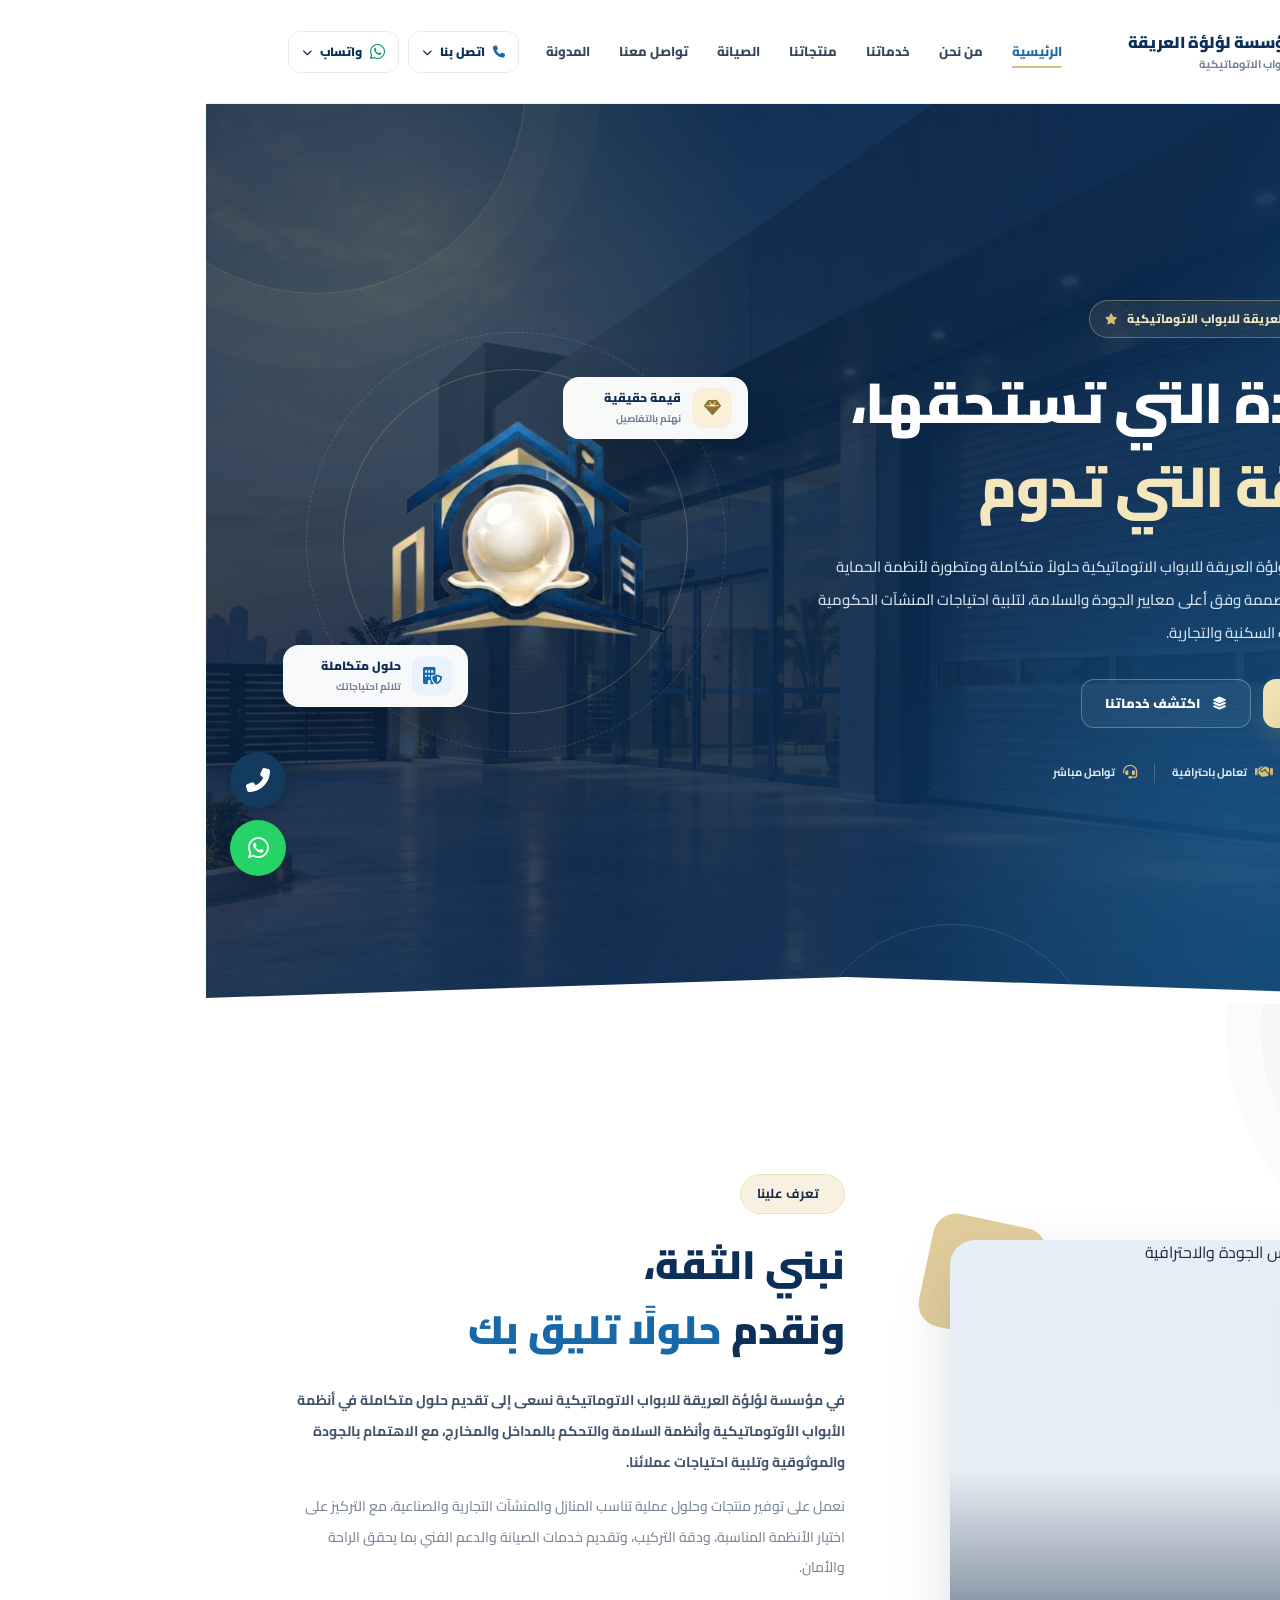
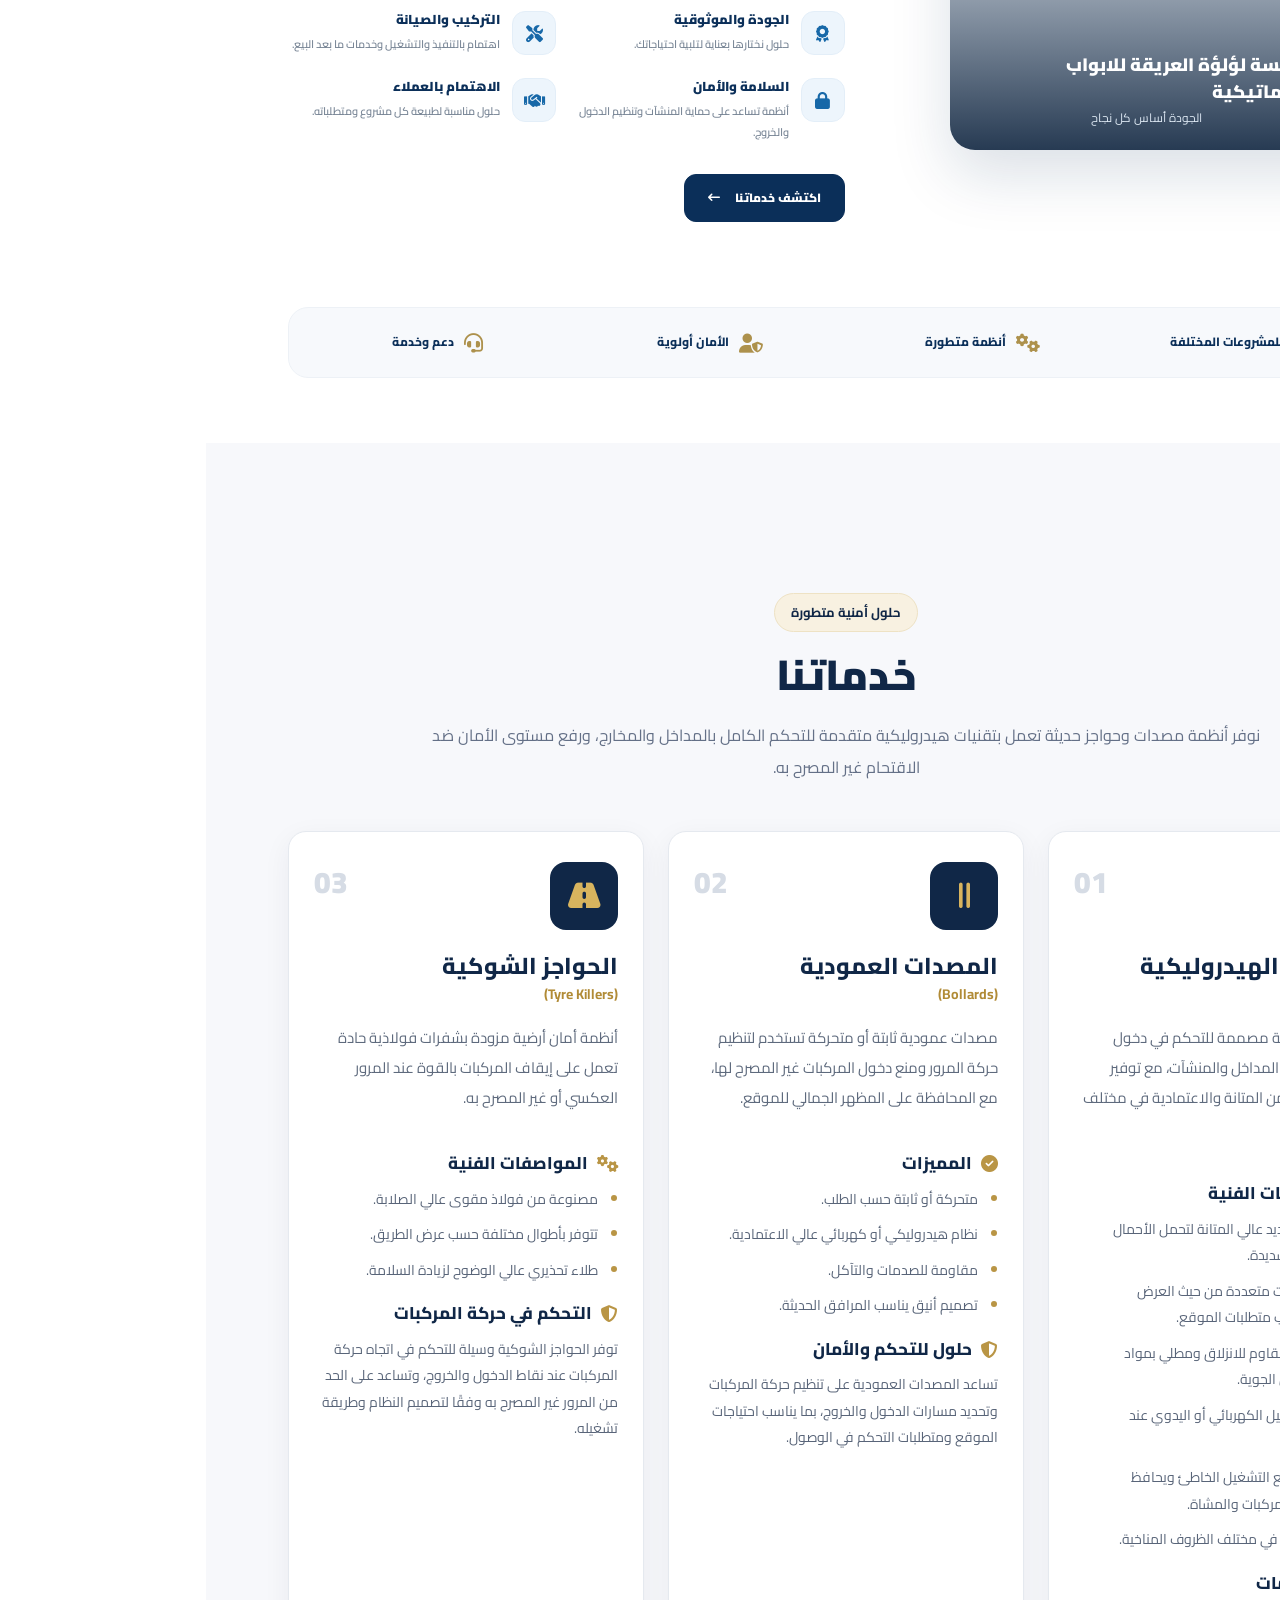
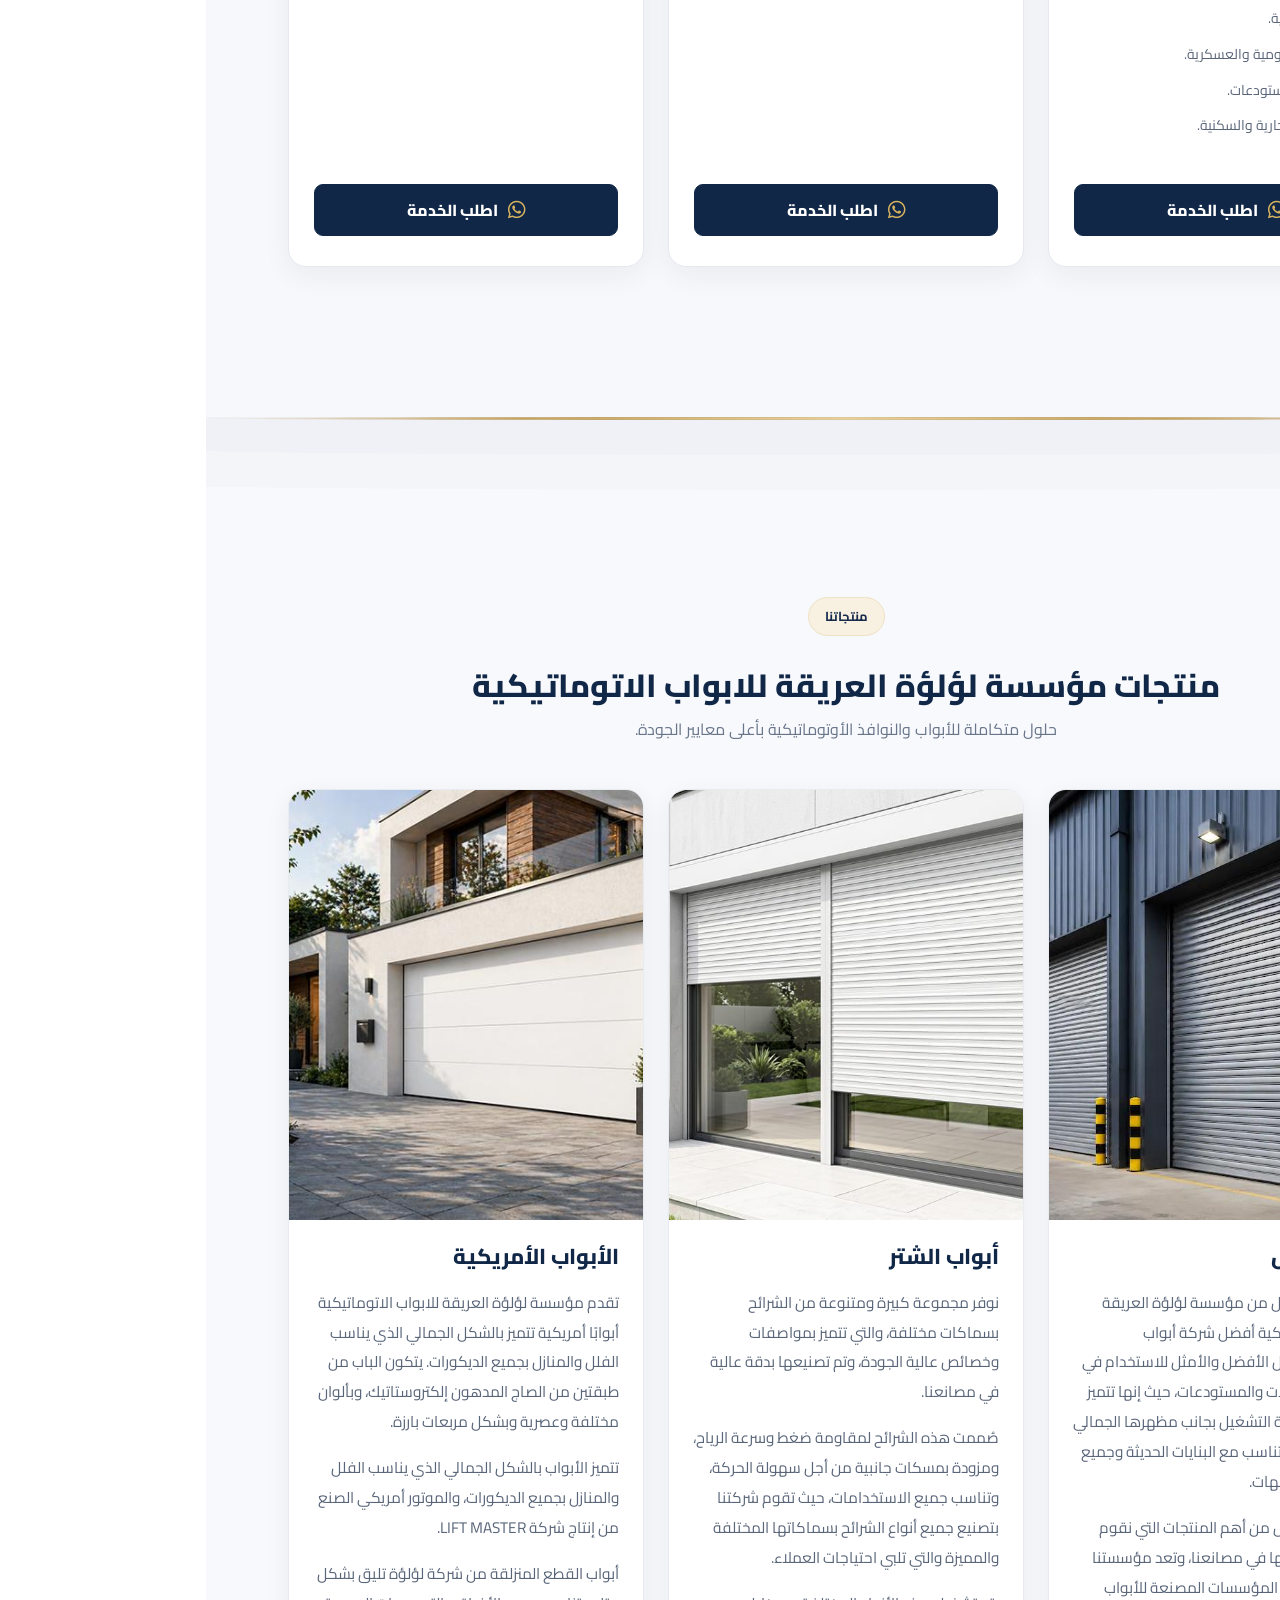
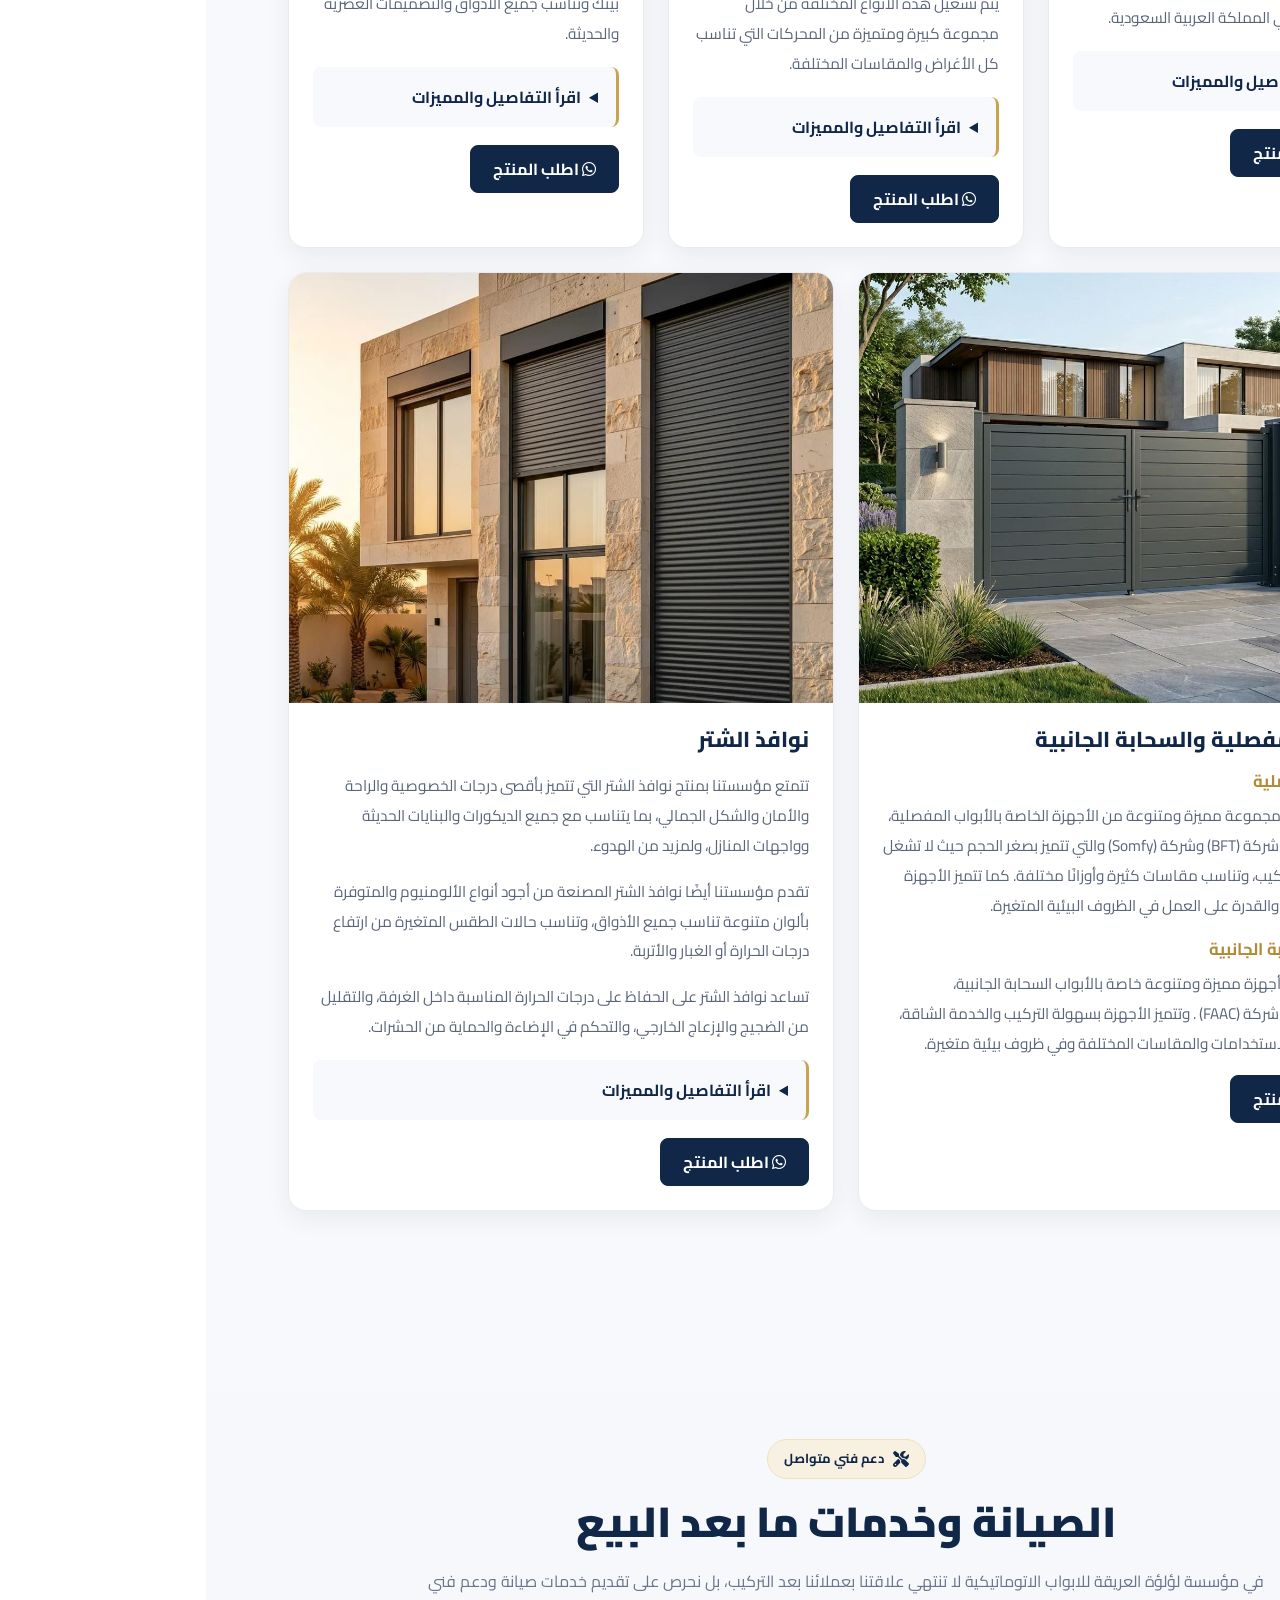
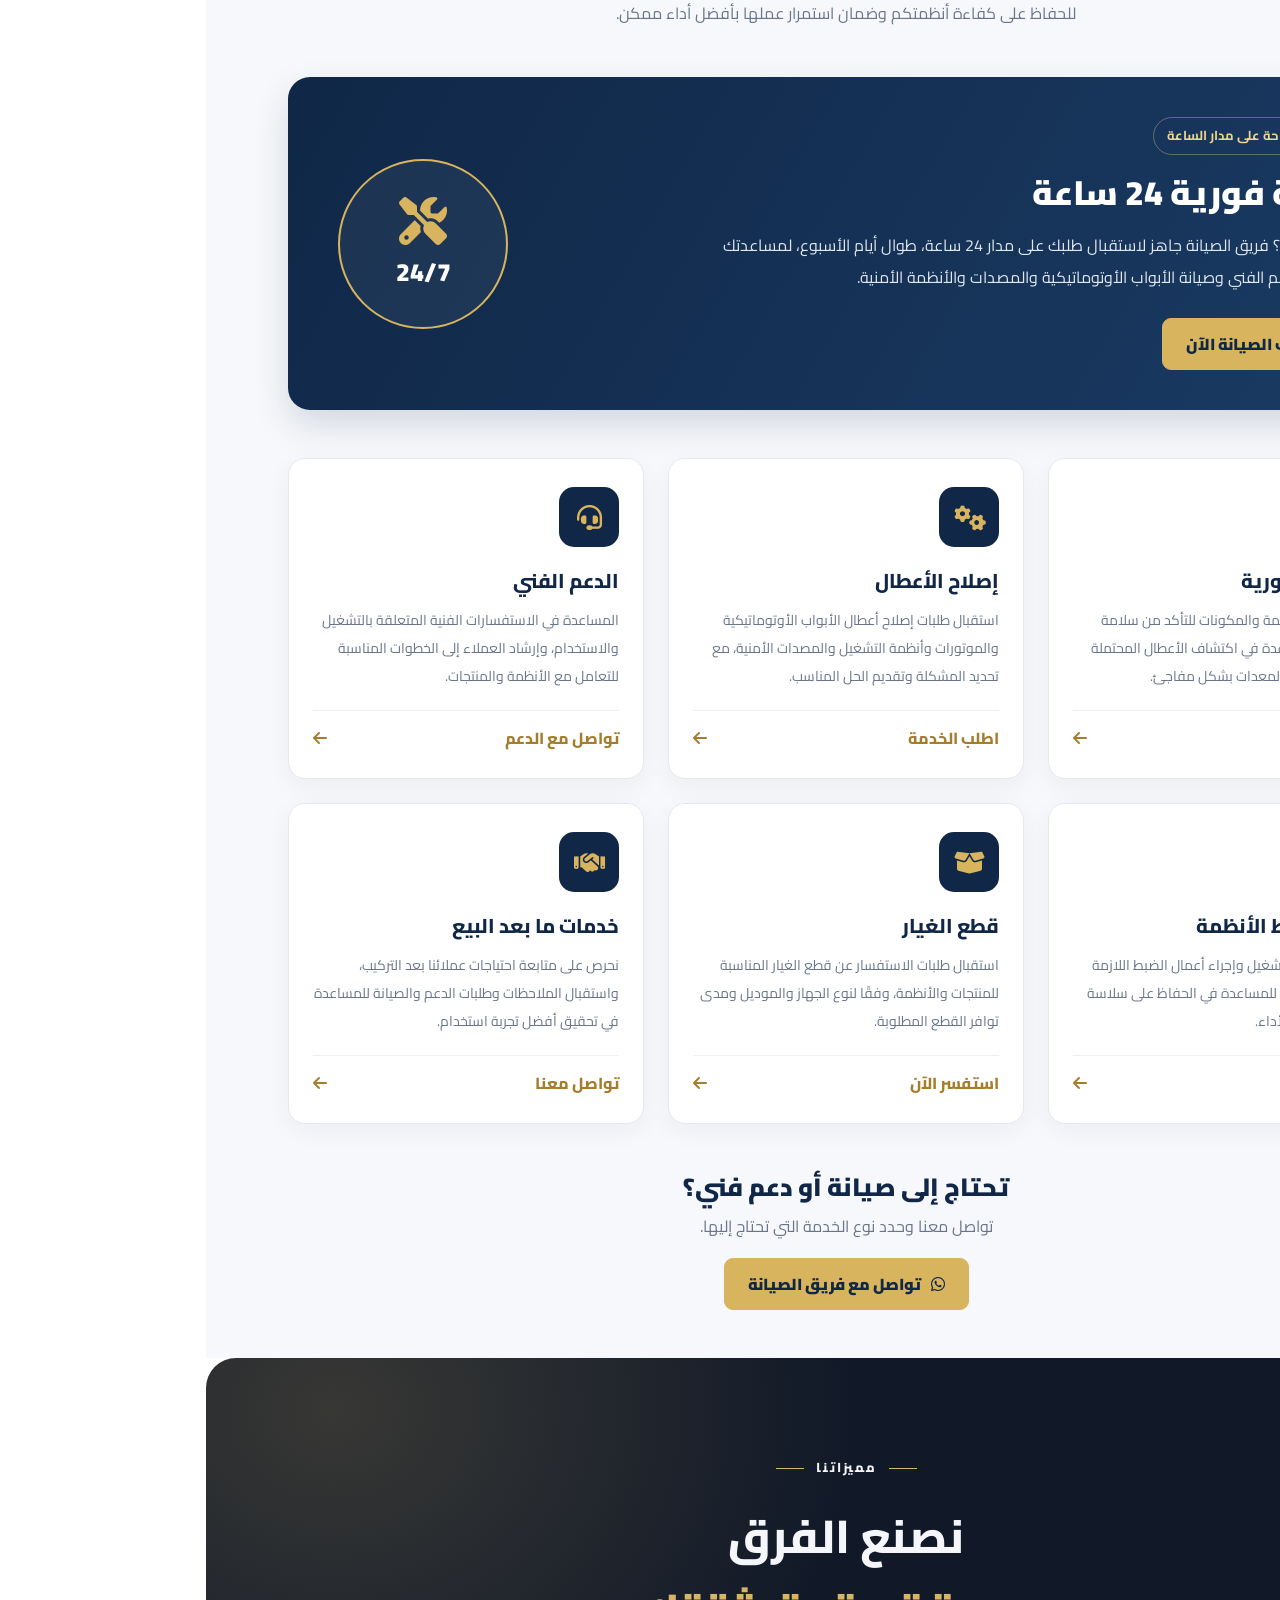
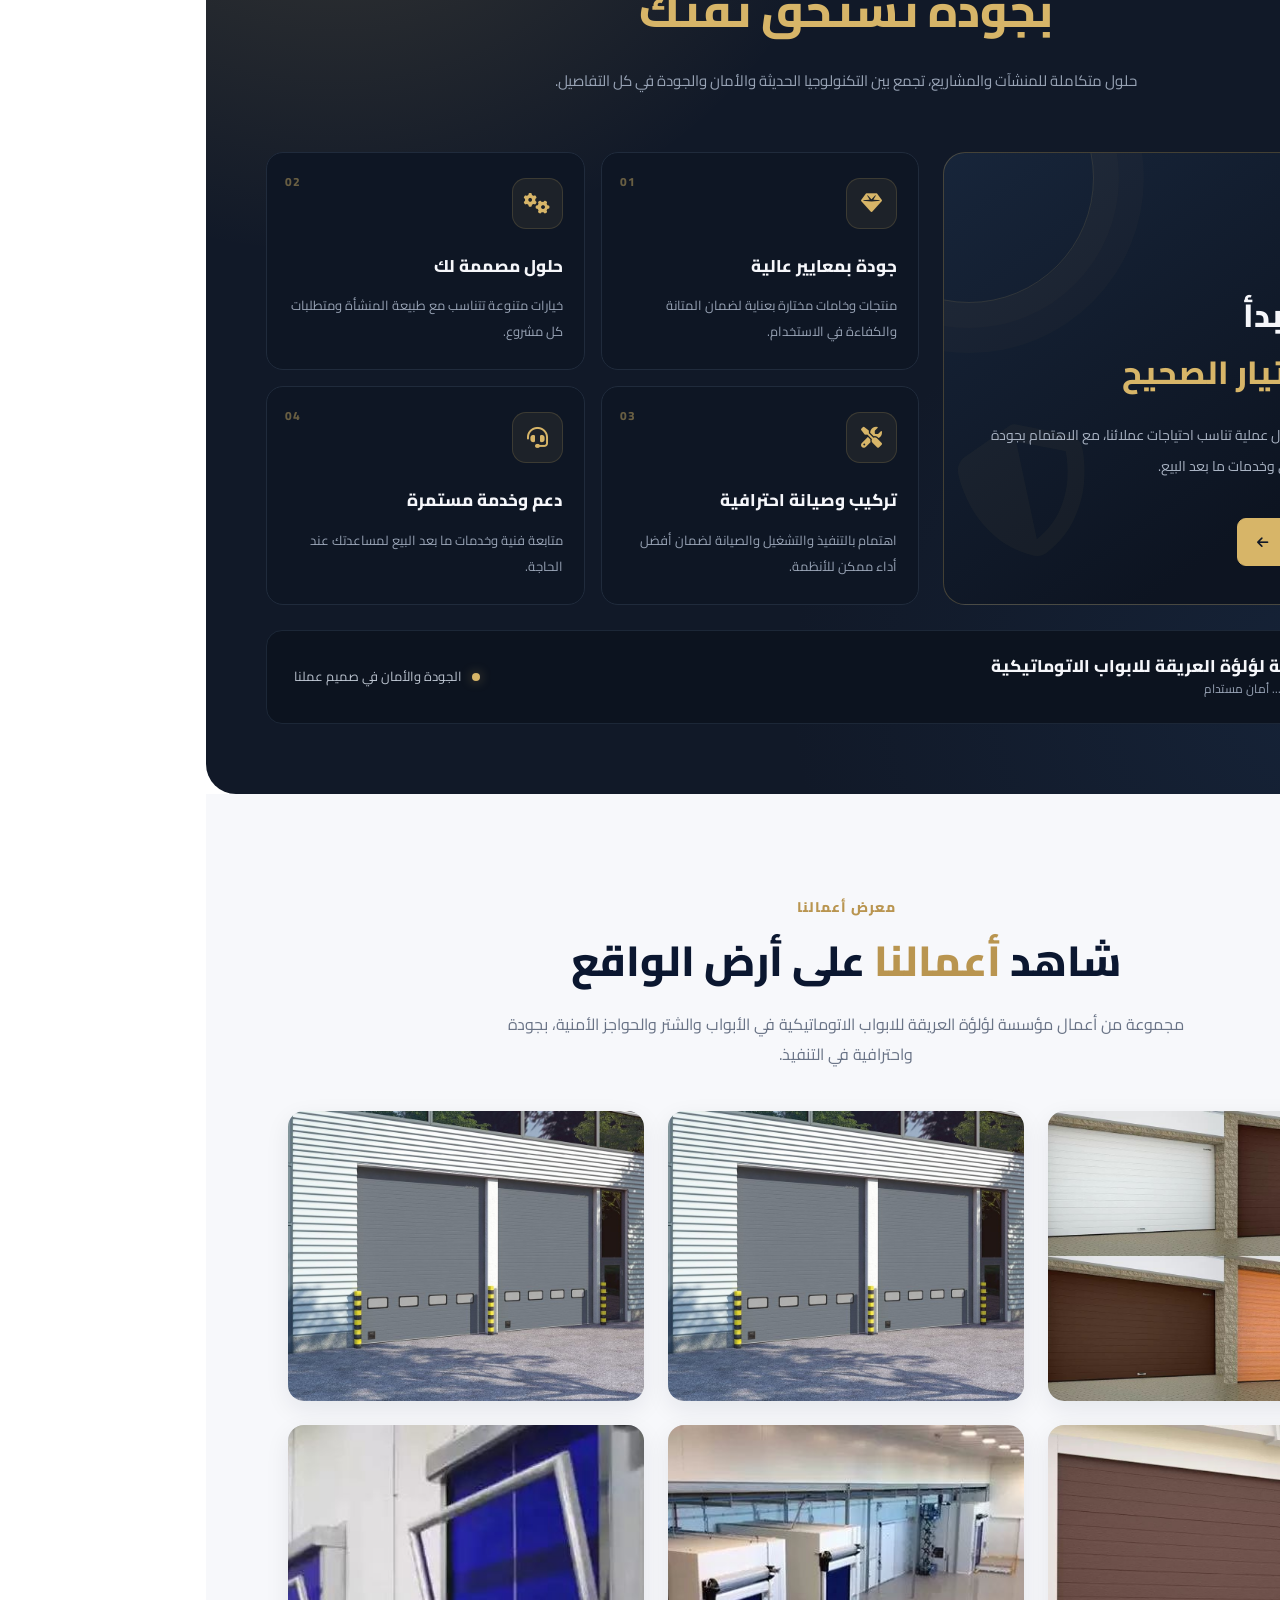
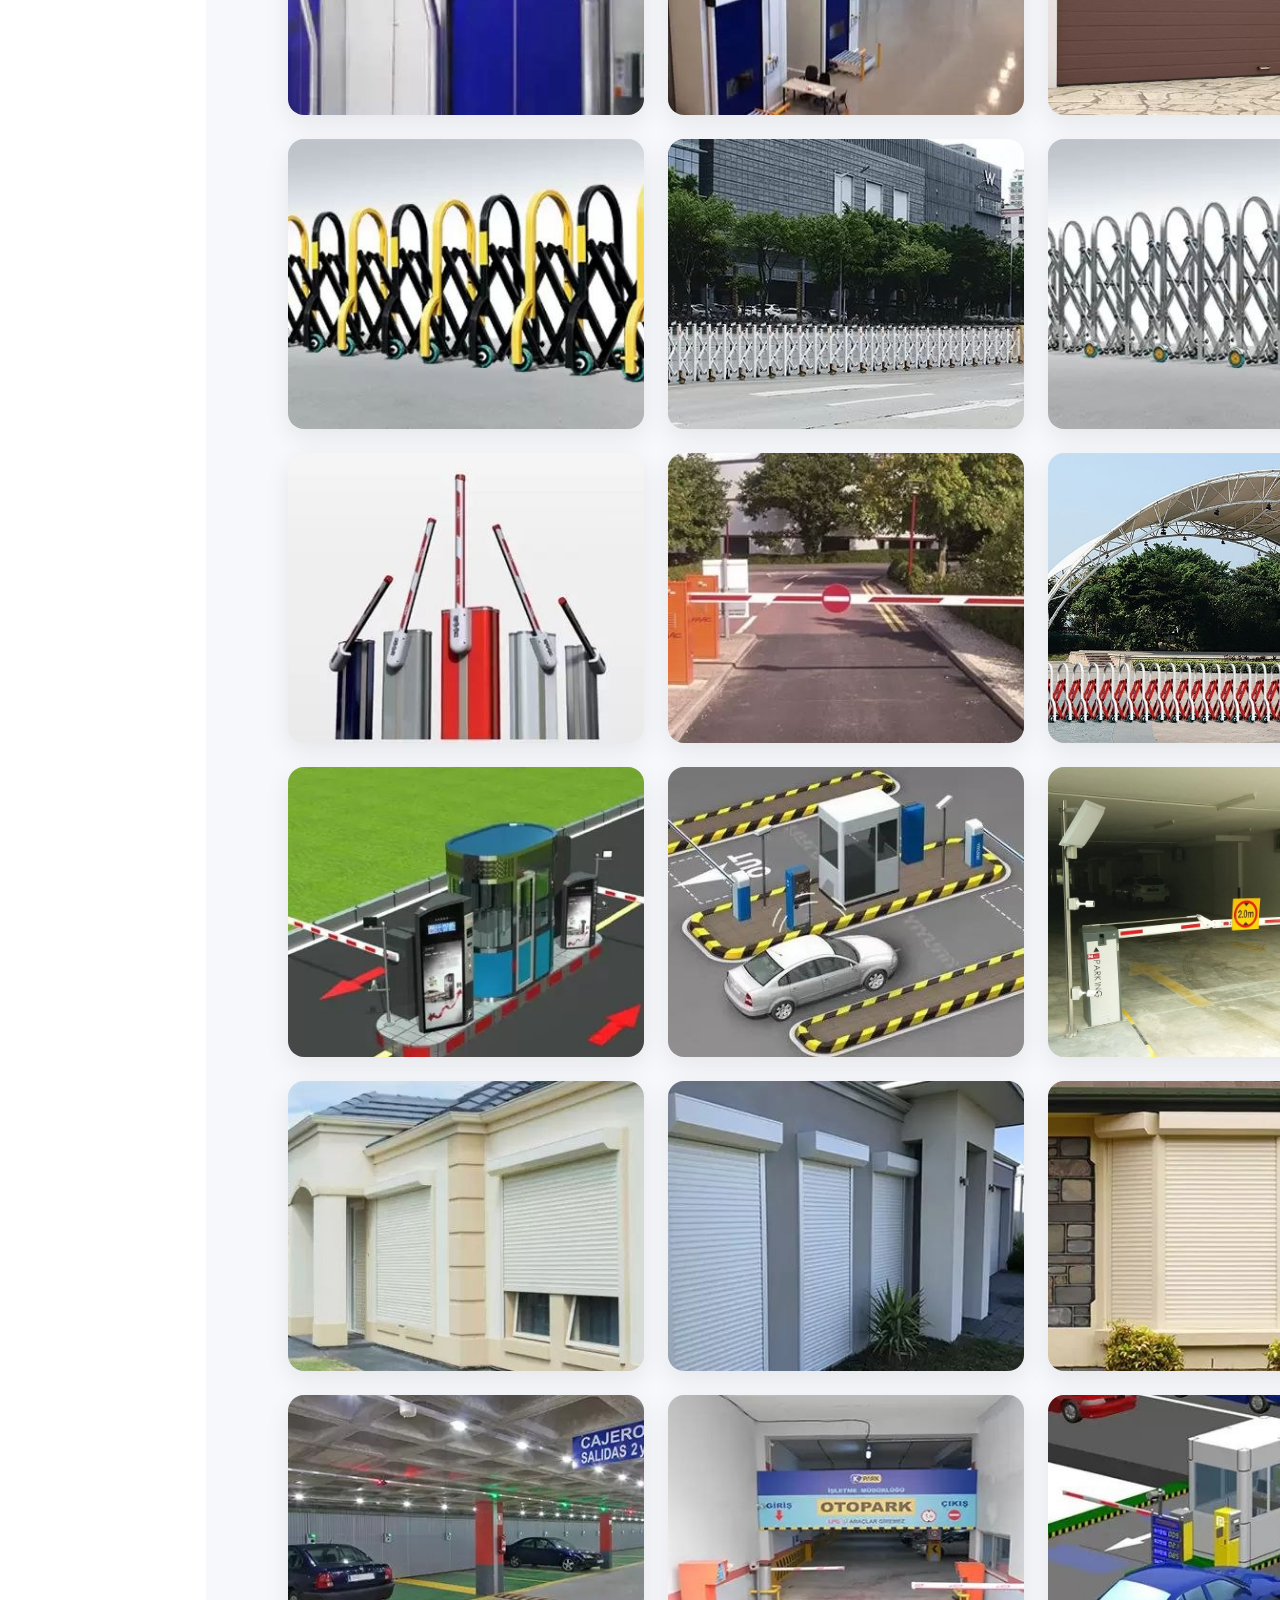
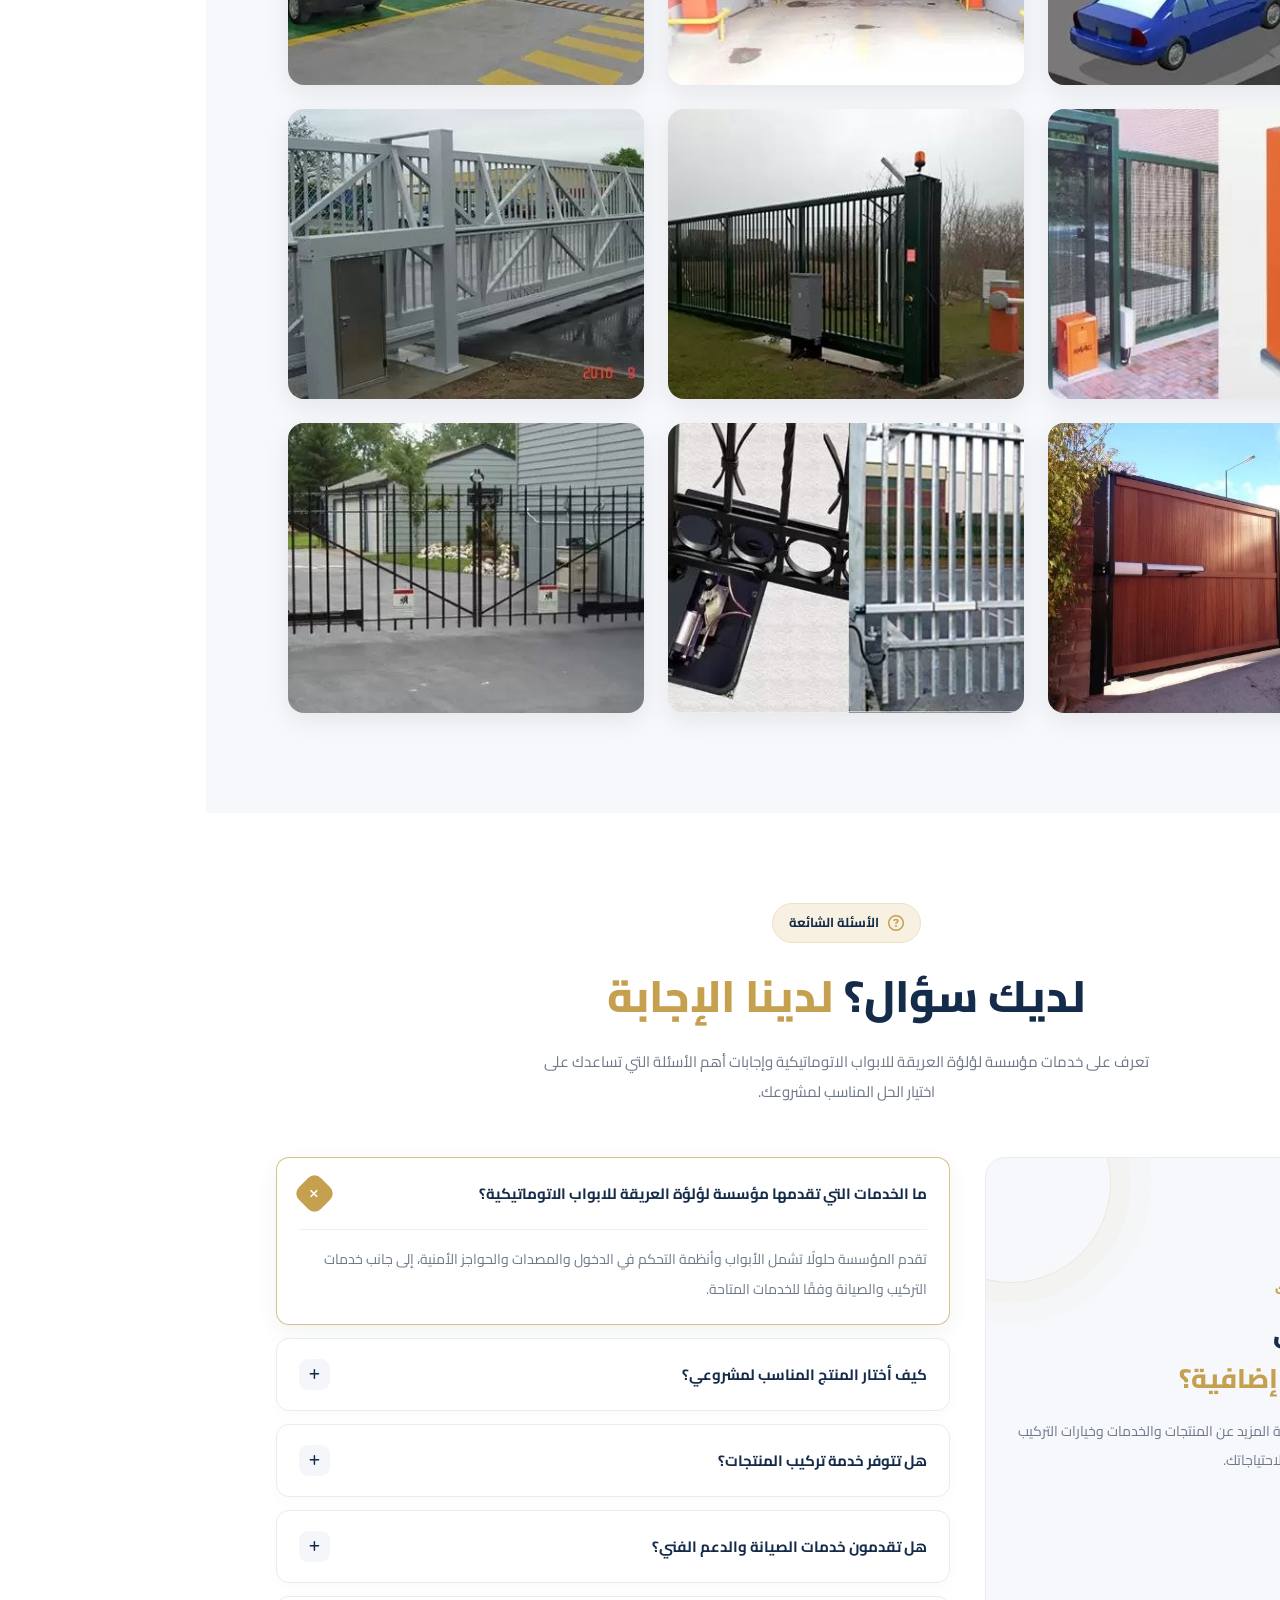
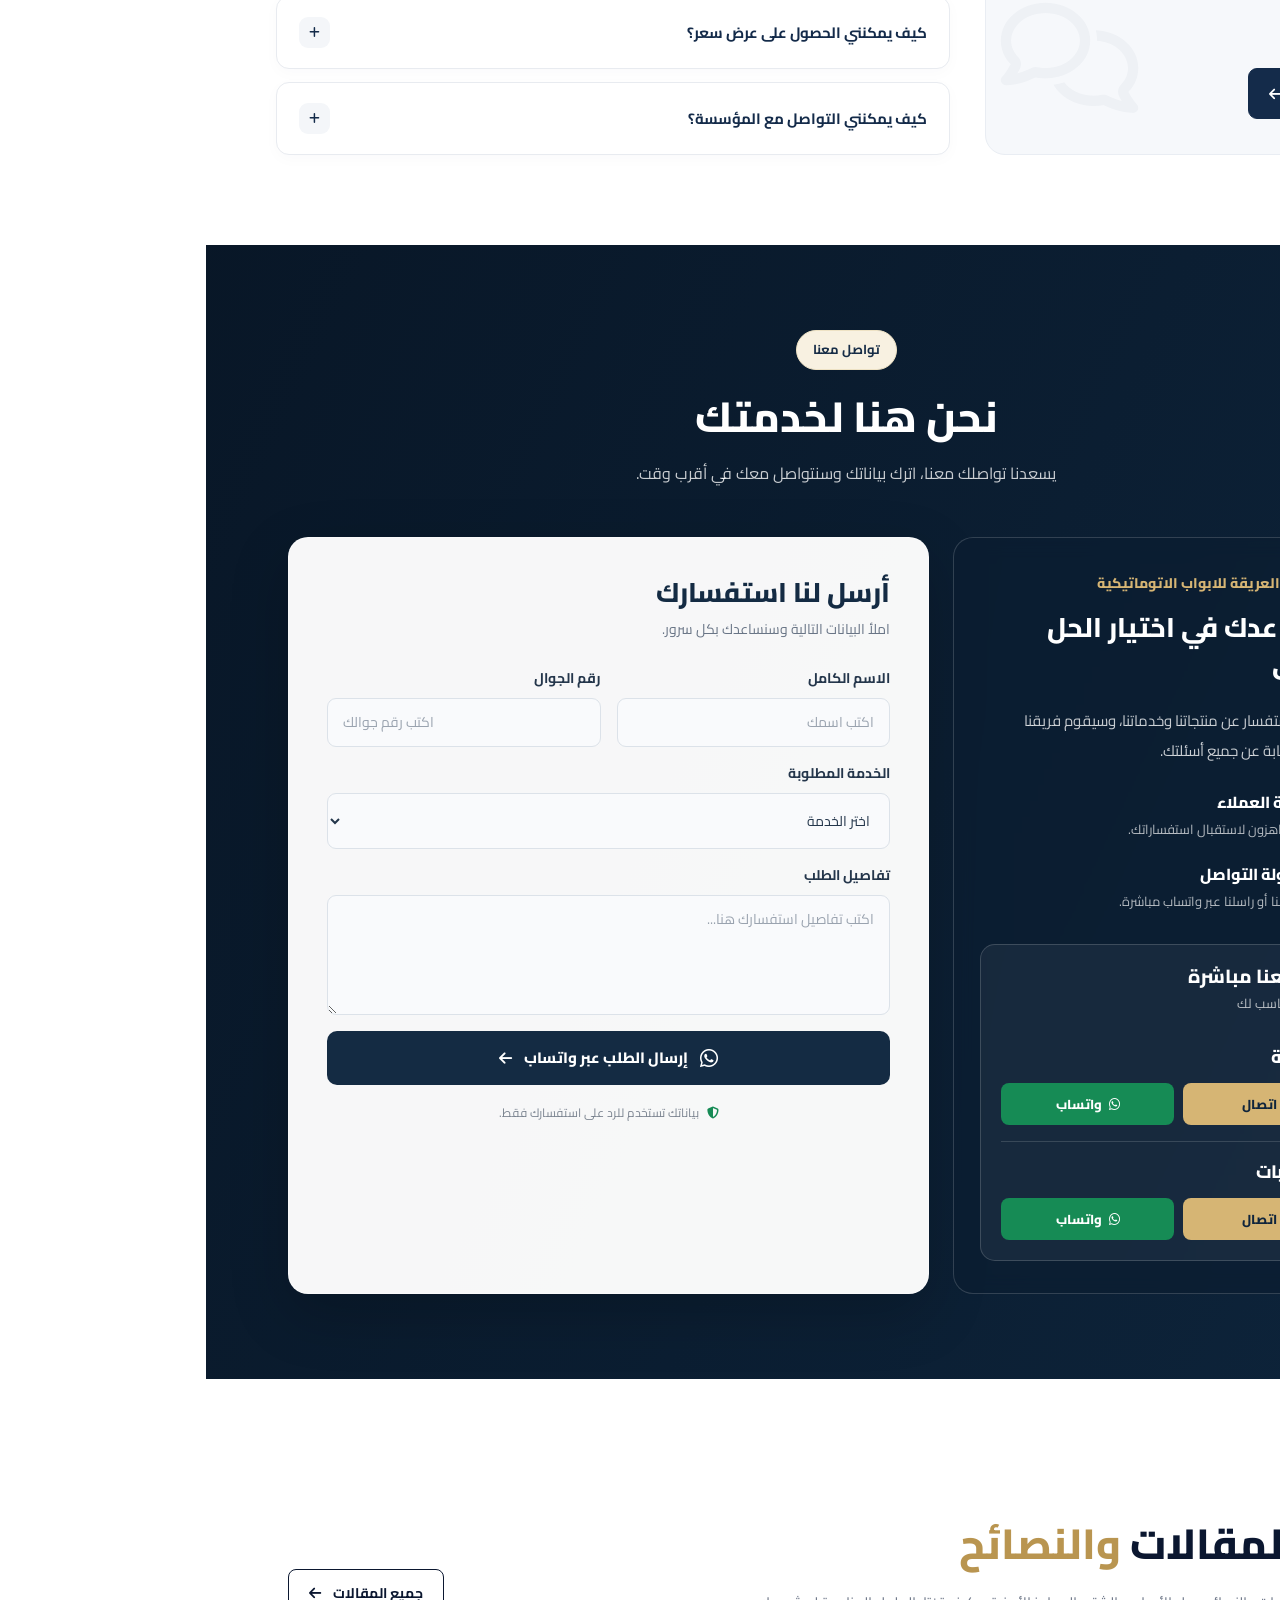
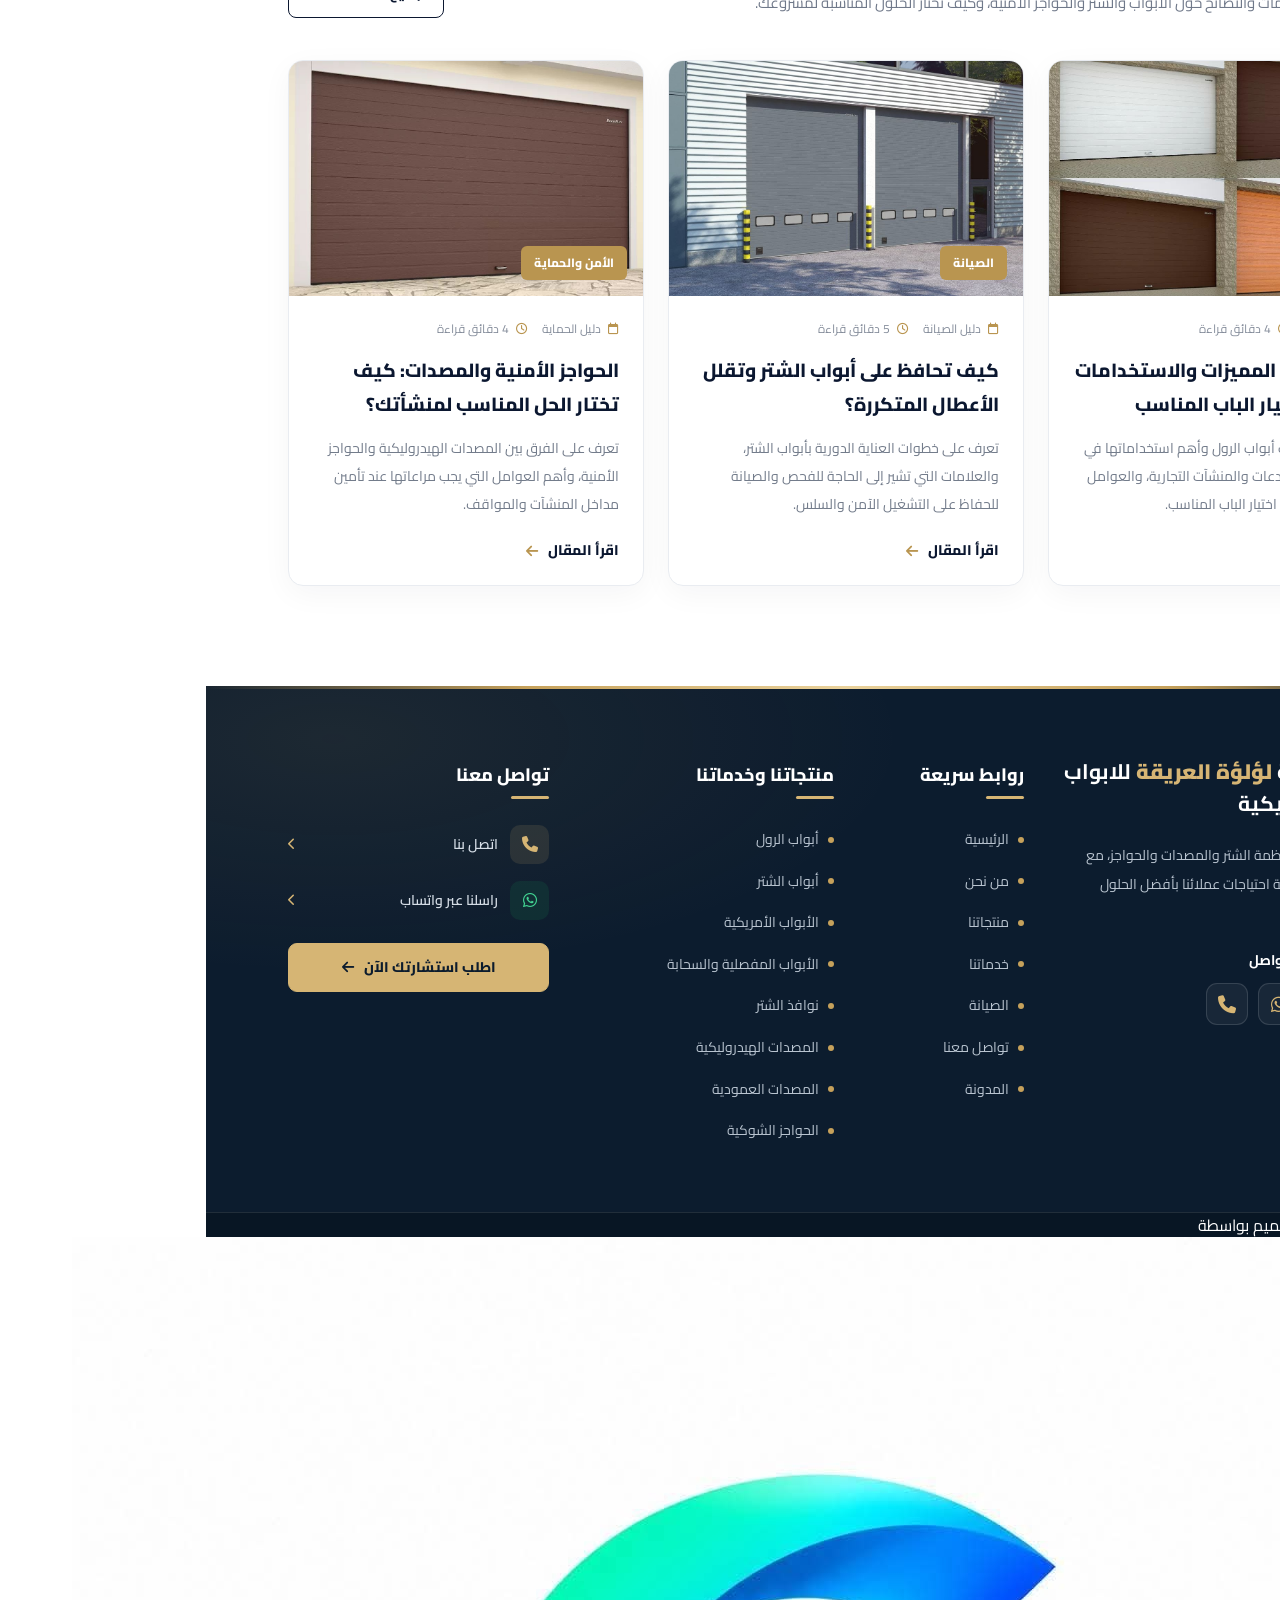
==== commit 24783323: "Update index.html" ====
--- a/index.html
+++ b/index.html
@@ -10,9 +10,9 @@
 
 <meta name="description" content="مؤسسة لؤلؤة العريقة متخصصة في أبواب الرول والشتر والأبواب الأمريكية والمفصلية ونوافذ الشتر، بالإضافة إلى المصدات الهيدروليكية والحواجز الأمنية وخدمات الصيانة. تواصل معنا للحصول على استشارة.">
 
-<meta name="keywords" content="مؤسسة لؤلؤة دور, أبواب رول, أبواب الرول, أبواب الشتر, أبواب شتر كهربائية, الأبواب الأمريكية, الأبواب المفصلية, الأبواب السحابة, نوافذ الشتر, المصدات الهيدروليكية, المصدات العمودية, الحواجز الشوكية, الحواجز الأمنية, صيانة الأبواب, تركيب الأبواب, أنظمة الأمان">
-
-<meta name="author" content="مؤسسة لؤلؤة دور">
+<meta name="keywords" content="  مؤسسة لؤلؤة العريقة للابواب الاتوماتيكية, أبواب رول, أبواب الرول, أبواب الشتر, أبواب شتر كهربائية, الأبواب الأمريكية, الأبواب المفصلية, الأبواب السحابة, نوافذ الشتر, المصدات الهيدروليكية, المصدات العمودية, الحواجز الشوكية, الحواجز الأمنية, صيانة الأبواب, تركيب الأبواب, أنظمة الأمان">
+
+<meta name="author" content=" مؤسسة لؤلؤة العريقة للابواب الاتوماتيكية ">
 <meta name="robots" content="index, follow, max-image-preview:large">
 <meta name="googlebot" content="index, follow">
 <meta name="language" content="ar">
@@ -26,18 +26,18 @@
 <meta property="og:type" content="website">
 <meta property="og:locale" content="ar_SA">
 <meta property="og:site_name" content="مؤسسة لؤلؤة دور">
-<meta property="og:title" content="مؤسسة لؤلؤة دور | أبواب الرول والشتر والحواجز الأمنية">
+<meta property="og:title" content="مؤسسة لؤلؤة العريقة للابواب الاتوماتيكية | أبواب الرول والشتر والحواجز الأمنية">
 <meta property="og:description" content="حلول الأبواب والشتر والحواجز الأمنية والصيانة لدى مؤسسة لؤلؤة دور. تواصل معنا لمعرفة الخدمات المناسبة لمشروعك.">
 <meta property="og:url" content="https://yourdomain.com/">
 <meta property="og:image" content="https://yourdomain.com/images/og-image.jpg">
-<meta property="og:image:alt" content="مؤسسة لؤلؤة دور للأبواب والشتر والحواجز الأمنية">
+<meta property="og:image:alt" content="مؤسسة لؤلؤة العريقة للابواب الاتوماتيكية للأبواب والشتر والحواجز الأمنية">
 <meta property="og:image:type" content="image/jpeg">
 
 <meta name="twitter:card" content="summary_large_image">
-<meta name="twitter:title" content="مؤسسة لؤلؤة دور | أبواب الرول والشتر">
+<meta name="twitter:title" content="مؤسسة لؤلؤة العريقة للابواب الاتوماتيكية | أبواب الرول والشتر">
 <meta name="twitter:description" content="أبواب الرول والشتر والأبواب الأمريكية والحواجز الأمنية وخدمات الصيانة.">
 <meta name="twitter:image" content="https://yourdomain.com/images/og-image.jpg">
-<meta name="twitter:image:alt" content="مؤسسة لؤلؤة دور للأبواب والشتر">
+<meta name="twitter:image:alt" content="مؤسسة لؤلؤة العريقة للابواب الاتوماتيكية للأبواب والشتر">
 
 <meta name="format-detection" content="telephone=yes">
 <meta name="referrer" content="strict-origin-when-cross-origin">
@@ -48,10 +48,10 @@
 {
   "@context": "https://schema.org",
   "@type": "Organization",
-  "name": "مؤسسة لؤلؤة دور",
+  "name": "مؤسسة لؤلؤة العريقة للابواب الاتوماتيكية ",
   "url": "https://yourdomain.com/",
   "logo": "https://yourdomain.com/images/logo.png",
-  "description": "مؤسسة متخصصة في أبواب الرول والشتر والأبواب الأمريكية والمفصلية ونوافذ الشتر والمصدات والحواجز الأمنية وخدمات الصيانة.",
+  "description": "مؤسسة لؤلؤة العريقة للابواب الاتوماتيكية متخصصة في أبواب الرول والشتر والأبواب الأمريكية والمفصلية ونوافذ الشتر والمصدات والحواجز الأمنية وخدمات الصيانة.",
   "telephone": [
     "+966567802083",
     "+966545651404"
@@ -289,7 +289,7 @@
       <div class="about-visual">
         <div class="about-image-frame">
           <img
-            src="images/about.jpg"
+            src="images/about.png"
             alt="مبنى حديث يعكس الجودة والاحترافية"
             loading="lazy"
           >
@@ -459,7 +459,7 @@
 
             <ul>
               <li>تصنيع من الحديد عالي المتانة لتحمل الأحمال والصدمات الشديدة.</li>
-              <li>تتوفر بمقاسات متعددة من حيث الطول والعرض والارتفاع حسب متطلبات الموقع.</li>
+              <li>تتوفر بمقاسات متعددة من حيث العرض والارتفاع حسب متطلبات الموقع.</li>
               <li>سطح علوي مقاوم للانزلاق ومطلي بمواد عازلة للعوامل الجوية.</li>
               <li>إمكانية التشغيل الكهربائي أو اليدوي عند الطوارئ.</li>
               <li>نظام أمان يمنع التشغيل الخاطئ ويحافظ على سلامة المركبات والمشاة.</li>
@@ -566,7 +566,6 @@
             <ul>
               <li>مصنوعة من فولاذ مقوى عالي الصلابة.</li>
               <li>تتوفر بأطوال مختلفة حسب عرض الطريق.</li>
-              <li>إمكانية التشغيل الآلي أو اليدوي.</li>
               <li>طلاء تحذيري عالي الوضوح لزيادة السلامة.</li>
             </ul>
 
@@ -774,8 +773,8 @@
             <h4>الأبواب المفصلية</h4>
             <p>
               تقدم مؤسستنا مجموعة مميزة ومتنوعة من الأجهزة الخاصة بالأبواب
-              المفصلية، والمستوردة من شركة (......) الإيطالية وشركة
-              (......) الإيطالية، والتي تتميز بصغر الحجم حيث لا تشغل حيزًا
+              المفصلية، والمستوردة من شركة (BFT)  وشركة
+              (Somfy)  والتي تتميز بصغر الحجم حيث لا تشغل حيزًا
               كبيرًا في التركيب، وتناسب مقاسات كثيرة وأوزانًا مختلفة.
               كما تتميز الأجهزة بسهولة التركيب والقدرة على العمل في الظروف
               البيئية المتغيرة.
@@ -784,8 +783,8 @@
             <h4>الأبواب السحابة الجانبية</h4>
             <p>
               تقدم مؤسستنا أجهزة مميزة ومتنوعة خاصة بالأبواب السحابة
-              الجانبية، والمستوردة من شركة (......) الإيطالية وشركة
-              (......) الإيطالية. وتتميز الأجهزة بسهولة التركيب والخدمة
+              الجانبية، والمستوردة من شركة (FAAC)  
+               . وتتميز الأجهزة بسهولة التركيب والخدمة
               الشاقة، وتناسب جميع الاستخدامات والمقاسات المختلفة وفي
               ظروف بيئية متغيرة.
             </p>
@@ -2039,7 +2038,24 @@
       مؤسسة لؤلؤة العريقة للابواب الاتوماتيكية
 
         </p>
-
+ <div class="designed-by">
+
+        <span
+         
+          >
+          تم التصميم بواسطة
+        </span>
+
+<a
+    target="_blank"
+    href="https://wa.me/201228602122?text=%D9%85%D8%B1%D8%AD%D8%A8%D8%A7%D9%8B%D8%8C%20%D8%A3%D9%86%D8%A7%20%D9%82%D8%A7%D8%AF%D9%85%20%D9%85%D9%86%20%D9%85%D9%88%D9%82%D8%B9%20%D9%85%D8%A4%D8%B3%D8%B3%D8%A9%20%D9%84%D8%A4%D9%84%D8%A4%D8%A9%20%D8%A7%D9%84%D8%B9%D8%B1%D9%8A%D9%82%D8%A9%20%D9%84%D9%84%D8%A3%D8%A8%D9%88%D8%A7%D8%A8%20%D8%A7%D9%84%D8%A3%D8%AA%D9%88%D9%85%D8%A7%D8%AA%D9%8A%D9%83%D9%8A%D8%A9%20%D9%88%D8%A3%D8%B1%D8%BA%D8%A8%20%D9%81%D9%8A%20%D9%85%D8%B9%D8%B1%D9%81%D8%A9%20%D8%A7%D9%84%D9%85%D8%B2%D9%8A%D8%AF%20%D8%B9%D9%86%20%D8%AE%D8%AF%D9%85%D8%A7%D8%AA%D9%83%D9%85%20%D9%88%D8%A7%D9%84%D8%A3%D8%B3%D8%B9%D8%A7%D8%B1." class="designer-logo" aria-label="التواصل عبر واتساب">
+        <img src="images/logo-1.jpg"
+        alt="التواصل عبر واتساب"
+        data-alt-ar="التواصل عبر واتساب"
+        data-alt-en="Contact us on WhatsApp">
+</a>
+
+      </div>
         <a href="#home" class="ld-footer-top">
           العودة للأعلى
           <i class="fa-solid fa-arrow-up"></i>
--- a/css/index.css
+++ b/css/index.css
@@ -498,11 +498,8 @@
   align-items: center;
   padding: 0px 22px;
   overflow: hidden;
-  background: linear-gradient(145deg, rgba(255,255,255,.98), rgba(235,242,249,.95));
-  border: 1px solid rgba(255,255,255,.8);
-  border-radius: 30px;
-  box-shadow: 0 30px 80px rgba(0,0,0,.24);
-  animation: cardFloat 5s ease-in-out infinite;
+   border-radius: 30px;
+   animation: cardFloat 5s ease-in-out infinite;
 }
 
 .logo-glow {
@@ -511,8 +508,7 @@
   height: 210px;
   top: -90px;
   right: -60px;
-  background: var(--gold-light);
-  filter: blur(45px);
+   filter: blur(45px);
   opacity: .65;
   border-radius: 50%;
 }
@@ -521,7 +517,7 @@
   position: relative;
   z-index: 1;
      width: 326px;
-    height: 199px;
+    height: 349px;
   object-fit: cover;
   border-radius: 16px;
 }
@@ -4461,3 +4457,1015 @@
   }
 }
  
+ .ld-gallery {
+  padding: 100px 0;
+  background: #f7f8fb;
+  color: #0b1730;
+  overflow: hidden;
+}
+
+.ld-gallery-heading {
+  max-width: 720px;
+  margin: 0 auto 42px;
+  text-align: center;
+}
+
+.ld-gallery-eyebrow {
+  display: inline-block;
+  margin-bottom: 14px;
+  color: #b99550;
+  font-size: 14px;
+  font-weight: 800;
+  letter-spacing: 1px;
+}
+
+.ld-gallery-heading h2 {
+  margin: 0 0 18px;
+  color: #0b1730;
+  font-size: clamp(28px, 4vw, 42px);
+  font-weight: 800;
+  line-height: 1.4;
+}
+
+.ld-gallery-heading h2 span {
+  color: #b99550;
+}
+
+.ld-gallery-heading p {
+  margin: 0;
+  color: #697386;
+  font-size: 16px;
+  line-height: 1.9;
+}
+
+.ld-gallery-filters {
+  display: flex;
+  justify-content: center;
+  flex-wrap: wrap;
+  gap: 10px;
+  margin-bottom: 38px;
+}
+
+.ld-gallery-filter {
+  padding: 11px 22px;
+  border: 1px solid #e1e5ec;
+  border-radius: 50px;
+  background: #fff;
+  color: #0b1730;
+  font-size: 14px;
+  font-weight: 700;
+  cursor: pointer;
+  transition: .3s ease;
+}
+
+.ld-gallery-filter:hover,
+.ld-gallery-filter.active {
+  border-color: #0b1730;
+  background: #0b1730;
+  color: #fff;
+}
+
+.ld-gallery-card {
+  position: relative;
+  display: block;
+  width: 100%;
+  height: 290px;
+  padding: 0;
+  overflow: hidden;
+  border: 0;
+  border-radius: 16px;
+  background: #e8ebf0;
+  text-align: right;
+  cursor: pointer;
+  box-shadow: 0 8px 24px rgba(11, 23, 48, .08);
+}
+
+.ld-gallery-card img {
+  display: block;
+  width: 100%;
+  height: 100%;
+  object-fit: cover;
+  transition: transform .55s ease;
+}
+
+.ld-gallery-card:hover img {
+  transform: scale(1.08);
+}
+
+.ld-gallery-overlay {
+  position: absolute;
+  inset: 0;
+  display: flex;
+  align-items: flex-end;
+  justify-content: space-between;
+  gap: 12px;
+  padding: 22px;
+  background: linear-gradient(0deg, rgba(7, 17, 37, .88), transparent 70%);
+  color: #fff;
+  opacity: 0;
+  transition: opacity .3s ease;
+}
+
+.ld-gallery-card:hover .ld-gallery-overlay,
+.ld-gallery-card:focus-visible .ld-gallery-overlay {
+  opacity: 1;
+}
+
+.ld-gallery-overlay span {
+  font-size: 17px;
+  font-weight: 800;
+}
+
+.ld-gallery-overlay i {
+  display: grid;
+  width: 42px;
+  height: 42px;
+  flex-shrink: 0;
+  place-items: center;
+  border-radius: 50%;
+  background: #b99550;
+  color: #fff;
+}
+
+.ld-gallery-item {
+  transition: opacity .25s ease, transform .25s ease;
+}
+
+.ld-gallery-item.is-hidden {
+  display: none;
+}
+
+.ld-gallery-lightbox {
+  position: fixed;
+  inset: 0;
+  z-index: 99999;
+  display: none;
+  align-items: center;
+  justify-content: center;
+  padding: 60px 80px;
+  background: rgba(4, 10, 24, .94);
+}
+
+.ld-gallery-lightbox.is-open {
+  display: flex;
+}
+
+.ld-gallery-lightbox img {
+  display: block;
+  max-width: 100%;
+  max-height: 85vh;
+  object-fit: contain;
+  border-radius: 8px;
+}
+
+.ld-gallery-lightbox button {
+  position: absolute;
+  display: grid;
+  width: 46px;
+  height: 46px;
+  place-items: center;
+  border: 1px solid rgba(255, 255, 255, .2);
+  border-radius: 50%;
+  background: rgba(255, 255, 255, .1);
+  color: #fff;
+  cursor: pointer;
+  transition: .25s ease;
+}
+
+.ld-gallery-lightbox button:hover {
+  background: #b99550;
+}
+
+.ld-gallery-close {
+  top: 24px;
+  left: 24px;
+}
+
+.ld-gallery-prev {
+  top: 50%;
+  right: 24px;
+  transform: translateY(-50%);
+}
+
+.ld-gallery-next {
+  top: 50%;
+  left: 24px;
+  transform: translateY(-50%);
+}
+
+@media (max-width: 767px) {
+  .ld-gallery {
+    padding: 70px 0;
+  }
+
+  .ld-gallery-heading {
+    margin-bottom: 30px;
+  }
+
+  .ld-gallery-filters {
+    gap: 8px;
+    margin-bottom: 26px;
+  }
+
+  .ld-gallery-filter {
+    padding: 9px 15px;
+    font-size: 12px;
+  }
+
+  .ld-gallery-card {
+    height: 240px;
+    border-radius: 12px;
+  }
+
+  .ld-gallery-overlay {
+    padding: 14px;
+    opacity: 1;
+  }
+
+  .ld-gallery-overlay span {
+    font-size: 14px;
+  }
+
+  .ld-gallery-overlay i {
+    width: 36px;
+    height: 36px;
+  }
+
+  .ld-gallery-lightbox {
+    padding: 55px 16px;
+  }
+
+  .ld-gallery-lightbox button {
+    width: 40px;
+    height: 40px;
+  }
+
+  .ld-gallery-prev {
+    right: 10px;
+  }
+
+  .ld-gallery-next {
+    left: 10px;
+  }
+}
+
+@media (prefers-reduced-motion: reduce) {
+  .ld-gallery *,
+  .ld-gallery-lightbox * {
+    transition: none !important;
+  }
+}
+ .ld-blog {
+  padding: 100px 0;
+  background: #fff;
+  color: #0b1730;
+}
+
+.ld-blog-header {
+  display: flex;
+  align-items: flex-end;
+  justify-content: space-between;
+  gap: 30px;
+  margin-bottom: 42px;
+}
+
+.ld-blog-heading {
+  max-width: 700px;
+}
+
+.ld-blog-eyebrow {
+  display: inline-block;
+  margin-bottom: 12px;
+  color: #b99550;
+  font-size: 14px;
+  font-weight: 800;
+  letter-spacing: 1px;
+}
+
+.ld-blog-heading h2 {
+  margin: 0 0 15px;
+  color: #0b1730;
+  font-size: clamp(28px, 4vw, 42px);
+  font-weight: 800;
+  line-height: 1.4;
+}
+
+.ld-blog-heading h2 span {
+  color: #b99550;
+}
+
+.ld-blog-heading p {
+  margin: 0;
+  color: #70798a;
+  font-size: 15px;
+  line-height: 1.9;
+}
+
+.ld-blog-all {
+  display: inline-flex;
+  align-items: center;
+  justify-content: center;
+  gap: 12px;
+  flex-shrink: 0;
+  padding: 13px 20px;
+  border: 1px solid #0b1730;
+  border-radius: 8px;
+  color: #0b1730;
+  font-size: 14px;
+  font-weight: 700;
+  text-decoration: none;
+  transition: .3s ease;
+}
+
+.ld-blog-all:hover {
+  border-color: #0b1730;
+  background: #0b1730;
+  color: #fff;
+}
+
+.ld-blog-card {
+  height: 100%;
+  overflow: hidden;
+  border: 1px solid #e9ecf1;
+  border-radius: 15px;
+  background: #fff;
+  box-shadow: 0 8px 30px rgba(11, 23, 48, .045);
+  transition: transform .3s ease, box-shadow .3s ease;
+}
+
+.ld-blog-card:hover {
+  transform: translateY(-6px);
+  box-shadow: 0 18px 40px rgba(11, 23, 48, .11);
+}
+
+.ld-blog-image {
+  position: relative;
+  display: block;
+  height: 235px;
+  overflow: hidden;
+  background: #edf0f4;
+}
+
+.ld-blog-image img {
+  width: 100%;
+  height: 100%;
+  object-fit: cover;
+  transition: transform .5s ease;
+}
+
+.ld-blog-card:hover .ld-blog-image img {
+  transform: scale(1.06);
+}
+
+.ld-blog-category {
+  position: absolute;
+  right: 16px;
+  bottom: 16px;
+  padding: 8px 13px;
+  border-radius: 6px;
+  background: #b99550;
+  color: #fff;
+  font-size: 12px;
+  font-weight: 800;
+}
+
+.ld-blog-content {
+  display: flex;
+  flex-direction: column;
+  padding: 24px;
+}
+
+.ld-blog-meta {
+  display: flex;
+  align-items: center;
+  flex-wrap: wrap;
+  gap: 14px;
+  margin-bottom: 15px;
+  color: #858d9b;
+  font-size: 12px;
+}
+
+.ld-blog-meta span {
+  display: inline-flex;
+  align-items: center;
+  gap: 7px;
+}
+
+.ld-blog-meta i {
+  color: #b99550;
+}
+
+.ld-blog-content h3 {
+  margin: 0 0 13px;
+  font-size: 19px;
+  font-weight: 800;
+  line-height: 1.8;
+}
+
+.ld-blog-content h3 a {
+  color: #0b1730;
+  text-decoration: none;
+  transition: color .25s ease;
+}
+
+.ld-blog-content h3 a:hover {
+  color: #b99550;
+}
+
+.ld-blog-content p {
+  margin: 0 0 22px;
+  color: #737c8b;
+  font-size: 14px;
+  line-height: 2;
+}
+
+.ld-blog-read {
+  display: inline-flex;
+  align-items: center;
+  gap: 10px;
+  align-self: flex-start;
+  margin-top: auto;
+  color: #0b1730;
+  font-size: 14px;
+  font-weight: 800;
+  text-decoration: none;
+  transition: color .25s ease, gap .25s ease;
+}
+
+.ld-blog-read i {
+  color: #b99550;
+}
+
+.ld-blog-read:hover {
+  gap: 15px;
+  color: #b99550;
+}
+
+@media (max-width: 767px) {
+  .ld-blog {
+    padding: 70px 0;
+  }
+
+  .ld-blog-header {
+    align-items: flex-start;
+    flex-direction: column;
+    gap: 22px;
+    margin-bottom: 30px;
+  }
+
+  .ld-blog-content {
+    padding: 20px;
+  }
+
+  .ld-blog-image {
+    height: 230px;
+  }
+
+  .ld-blog-content h3 {
+    font-size: 18px;
+  }
+}
+
+@media (prefers-reduced-motion: reduce) {
+  .ld-blog *,
+  .ld-blog *::before,
+  .ld-blog *::after {
+    transition: none !important;
+  }
+}
+
+    .ld-breadcrumb {
+      background: var(--ld-bg);
+      border-bottom: 1px solid var(--ld-border);
+      padding: 18px 0;
+    }
+
+    .ld-breadcrumb .breadcrumb {
+      margin: 0;
+      font-size: 13px;
+      font-weight: 600;
+    }
+
+    .ld-breadcrumb a {
+      color: var(--ld-muted);
+    }
+
+    .ld-breadcrumb a:hover {
+      color: var(--ld-gold);
+    }
+
+    .ld-breadcrumb .breadcrumb-item.active {
+      color: var(--ld-navy);
+    }
+
+    .ld-page {
+      padding: 65px 0 85px;
+    }
+
+    .ld-article {
+      background: var(--ld-white);
+      border: 1px solid var(--ld-border);
+      border-radius: 16px;
+      overflow: hidden;
+      box-shadow: 0 10px 35px rgba(16, 36, 58, 0.04);
+    }
+
+    .ld-article-cover {
+      position: relative;
+      background: var(--ld-bg);
+      aspect-ratio: 16 / 8;
+      overflow: hidden;
+    }
+
+    .ld-article-cover img {
+      width: 100%;
+      height: 100%;
+      object-fit: cover;
+      display: block;
+    }
+
+    .ld-article-content {
+      padding: 35px;
+    }
+
+    .ld-category {
+      display: inline-flex;
+      align-items: center;
+      gap: 7px;
+      background: rgba(201, 164, 92, 0.14);
+      color: #92702e;
+      border-radius: 5px;
+      padding: 5px 12px;
+      font-size: 12px;
+      font-weight: 800;
+    }
+
+    .ld-article-title {
+      color: var(--ld-navy);
+      font-size: clamp(25px, 3vw, 36px);
+      line-height: 1.6;
+      font-weight: 900;
+      margin: 18px 0;
+    }
+
+    .ld-article-meta {
+      display: flex;
+      flex-wrap: wrap;
+      gap: 18px;
+      padding-bottom: 23px;
+      border-bottom: 1px solid var(--ld-border);
+      color: var(--ld-muted);
+      font-size: 12px;
+      font-weight: 600;
+    }
+
+    .ld-article-meta span {
+      display: inline-flex;
+      align-items: center;
+      gap: 7px;
+    }
+
+    .ld-article-meta i {
+      color: var(--ld-gold);
+    }
+
+    .ld-article-body {
+      padding-top: 25px;
+      font-size: 15px;
+      line-height: 2.15;
+      color: #465362;
+    }
+
+    .ld-article-body p {
+      margin-bottom: 20px;
+    }
+
+    .ld-article-body h2 {
+      color: var(--ld-navy);
+      font-size: 24px;
+      font-weight: 900;
+      margin: 38px 0 17px;
+      padding-right: 15px;
+      border-right: 4px solid var(--ld-gold);
+      line-height: 1.7;
+    }
+
+    .ld-article-body h3 {
+      color: var(--ld-navy-light);
+      font-size: 19px;
+      font-weight: 800;
+      margin: 26px 0 12px;
+    }
+
+    .ld-article-body ul {
+      padding-right: 24px;
+      margin-bottom: 25px;
+    }
+
+    .ld-article-body li {
+      padding-right: 5px;
+      margin-bottom: 10px;
+    }
+
+    .ld-article-body li::marker {
+      color: var(--ld-gold);
+    }
+
+    .ld-article-body strong {
+      color: var(--ld-navy);
+    }
+
+    .ld-article-callout {
+      background: #f8f5ed;
+      border-right: 4px solid var(--ld-gold);
+      padding: 20px 22px;
+      margin: 28px 0;
+      border-radius: 8px;
+      color: var(--ld-navy);
+    }
+
+    .ld-toc {
+      background: var(--ld-bg);
+      border: 1px solid var(--ld-border);
+      border-radius: 10px;
+      padding: 22px;
+      margin: 28px 0;
+    }
+
+    .ld-toc-title {
+      display: flex;
+      align-items: center;
+      gap: 10px;
+      color: var(--ld-navy);
+      font-size: 17px;
+      font-weight: 900;
+      margin-bottom: 12px;
+    }
+
+    .ld-toc-title i {
+      color: var(--ld-gold);
+    }
+
+    .ld-toc ol {
+      margin: 0;
+      padding-right: 23px;
+    }
+
+    .ld-toc li {
+      margin: 7px 0;
+      font-size: 13px;
+      font-weight: 600;
+    }
+
+    .ld-toc a {
+      color: var(--ld-text);
+    }
+
+    .ld-toc a:hover {
+      color: #a47d35;
+    }
+
+    .ld-article-tags {
+      display: flex;
+      flex-wrap: wrap;
+      align-items: center;
+      gap: 9px;
+      padding-top: 25px;
+      margin-top: 30px;
+      border-top: 1px solid var(--ld-border);
+    }
+
+    .ld-article-tags strong {
+      color: var(--ld-navy);
+      font-size: 13px;
+    }
+
+    .ld-article-tags a {
+      background: var(--ld-bg);
+      color: var(--ld-muted);
+      border: 1px solid var(--ld-border);
+      padding: 5px 12px;
+      border-radius: 5px;
+      font-size: 11px;
+      font-weight: 700;
+    }
+
+    .ld-article-tags a:hover {
+      background: var(--ld-navy);
+      color: var(--ld-white);
+    }
+
+    .ld-share {
+      display: flex;
+      align-items: center;
+      gap: 10px;
+      margin-top: 22px;
+    }
+
+    .ld-share strong {
+      font-size: 13px;
+      color: var(--ld-navy);
+    }
+
+    .ld-share a {
+      display: grid;
+      place-items: center;
+      width: 35px;
+      height: 35px;
+      border-radius: 50%;
+      background: var(--ld-bg);
+      color: var(--ld-navy);
+      border: 1px solid var(--ld-border);
+      transition: 0.25s;
+    }
+
+    .ld-share a:hover {
+      background: var(--ld-gold);
+      border-color: var(--ld-gold);
+    }
+
+    .ld-sidebar {
+      position: sticky;
+      top: 105px;
+    }
+
+    .ld-sidebar-card {
+      background: var(--ld-white);
+      border: 1px solid var(--ld-border);
+      border-radius: 13px;
+      padding: 24px;
+      margin-bottom: 24px;
+      box-shadow: 0 8px 25px rgba(16, 36, 58, 0.035);
+    }
+
+    .ld-sidebar-title {
+      position: relative;
+      color: var(--ld-navy);
+      font-size: 18px;
+      font-weight: 900;
+      padding-bottom: 15px;
+      margin-bottom: 20px;
+      border-bottom: 1px solid var(--ld-border);
+    }
+
+    .ld-sidebar-title::after {
+      content: "";
+      position: absolute;
+      bottom: -1px;
+      right: 0;
+      width: 55px;
+      height: 3px;
+      background: var(--ld-gold);
+    }
+
+    .ld-recent-item {
+      display: flex;
+      align-items: center;
+      gap: 13px;
+      margin-bottom: 18px;
+    }
+
+    .ld-recent-item:last-child {
+      margin-bottom: 0;
+    }
+
+    .ld-recent-image {
+      width: 85px;
+      height: 75px;
+      flex-shrink: 0;
+      border-radius: 8px;
+      overflow: hidden;
+      background: var(--ld-bg);
+    }
+
+    .ld-recent-image img {
+      width: 100%;
+      height: 100%;
+      object-fit: cover;
+      transition: transform 0.3s;
+    }
+
+    .ld-recent-item:hover img {
+      transform: scale(1.07);
+    }
+
+    .ld-recent-title {
+      color: var(--ld-navy);
+      font-size: 13px;
+      font-weight: 800;
+      line-height: 1.8;
+      display: block;
+    }
+
+    .ld-recent-title:hover {
+      color: #a47d35;
+    }
+
+    .ld-recent-date {
+      color: var(--ld-muted);
+      font-size: 11px;
+      margin-top: 5px;
+    }
+
+    .ld-sidebar-cta {
+      background: var(--ld-navy);
+      color: var(--ld-white);
+      border-radius: 13px;
+      padding: 28px 23px;
+      text-align: center;
+      position: relative;
+      overflow: hidden;
+    }
+
+    .ld-sidebar-cta::before {
+      content: "";
+      position: absolute;
+      width: 130px;
+      height: 130px;
+      border: 1px solid rgba(201, 164, 92, 0.22);
+      border-radius: 50%;
+      top: -60px;
+      left: -35px;
+    }
+
+    .ld-sidebar-cta > i {
+      color: var(--ld-gold);
+      font-size: 34px;
+      margin-bottom: 15px;
+    }
+
+    .ld-sidebar-cta h3 {
+      font-size: 19px;
+      line-height: 1.7;
+      font-weight: 900;
+      margin-bottom: 12px;
+    }
+
+    .ld-sidebar-cta p {
+      color: #d1d9e2;
+      font-size: 13px;
+      margin-bottom: 20px;
+    }
+
+    .ld-sidebar-cta a {
+      display: inline-flex;
+      justify-content: center;
+      align-items: center;
+      gap: 8px;
+      background: var(--ld-gold);
+      color: var(--ld-navy);
+      padding: 11px 18px;
+      border-radius: 7px;
+      font-size: 13px;
+      font-weight: 900;
+      position: relative;
+    }
+
+    .ld-sidebar-cta a:hover {
+      background: var(--ld-white);
+    }
+
+    .ld-related {
+      margin-top: 65px;
+    }
+
+    .ld-section-heading {
+      text-align: center;
+      margin-bottom: 35px;
+    }
+
+    .ld-section-heading span {
+      color: #a47d35;
+      font-size: 12px;
+      font-weight: 900;
+    }
+
+    .ld-section-heading h2 {
+      color: var(--ld-navy);
+      font-size: 29px;
+      font-weight: 900;
+      margin-top: 7px;
+    }
+
+    .ld-related-card {
+      height: 100%;
+      background: var(--ld-white);
+      border: 1px solid var(--ld-border);
+      border-radius: 12px;
+      overflow: hidden;
+      transition: transform 0.3s, box-shadow 0.3s;
+    }
+
+    .ld-related-card:hover {
+      transform: translateY(-6px);
+      box-shadow: 0 15px 35px rgba(16, 36, 58, 0.09);
+    }
+
+    .ld-related-image {
+      display: block;
+      aspect-ratio: 16 / 10;
+      overflow: hidden;
+      background: var(--ld-bg);
+    }
+
+    .ld-related-image img {
+      width: 100%;
+      height: 100%;
+      object-fit: cover;
+      transition: transform 0.4s;
+    }
+
+    .ld-related-card:hover .ld-related-image img {
+      transform: scale(1.05);
+    }
+
+    .ld-related-content {
+      padding: 20px;
+    }
+
+    .ld-related-content small {
+      color: var(--ld-muted);
+      font-size: 11px;
+    }
+
+    .ld-related-content h3 {
+      margin: 10px 0;
+      font-size: 16px;
+      font-weight: 900;
+      line-height: 1.8;
+    }
+
+    .ld-related-content h3 a {
+      color: var(--ld-navy);
+    }
+
+    .ld-related-content h3 a:hover {
+      color: #a47d35;
+    }
+
+    .ld-related-content p {
+      color: var(--ld-muted);
+      font-size: 12px;
+      line-height: 1.9;
+      margin-bottom: 15px;
+    }
+
+    .ld-read-more {
+      color: #98712f;
+      font-size: 12px;
+      font-weight: 900;
+      display: inline-flex;
+      align-items: center;
+      gap: 8px;
+    }
+
+    
+    @media (max-width: 991.98px) {
+
+
+      .ld-article-content {
+        padding: 27px;
+      }
+    }
+
+    @media (max-width: 575.98px) {
+      .ld-page {
+        padding: 35px 0 55px;
+      }
+
+  
+
+      .ld-article-cover {
+        aspect-ratio: 4 / 3;
+      }
+
+      .ld-article-content {
+        padding: 21px 17px;
+      }
+
+      .ld-article-title {
+        font-size: 25px;
+      }
+
+      .ld-article-meta {
+        gap: 10px 15px;
+      }
+
+      .ld-article-body {
+        font-size: 14px;
+      }
+
+      .ld-article-body h2 {
+        font-size: 21px;
+      }
+
+      .ld-section-heading h2 {
+        font-size: 24px;
+      }
+
+      .ld-related {
+        margin-top: 45px;
+      }
+
+    
+    }
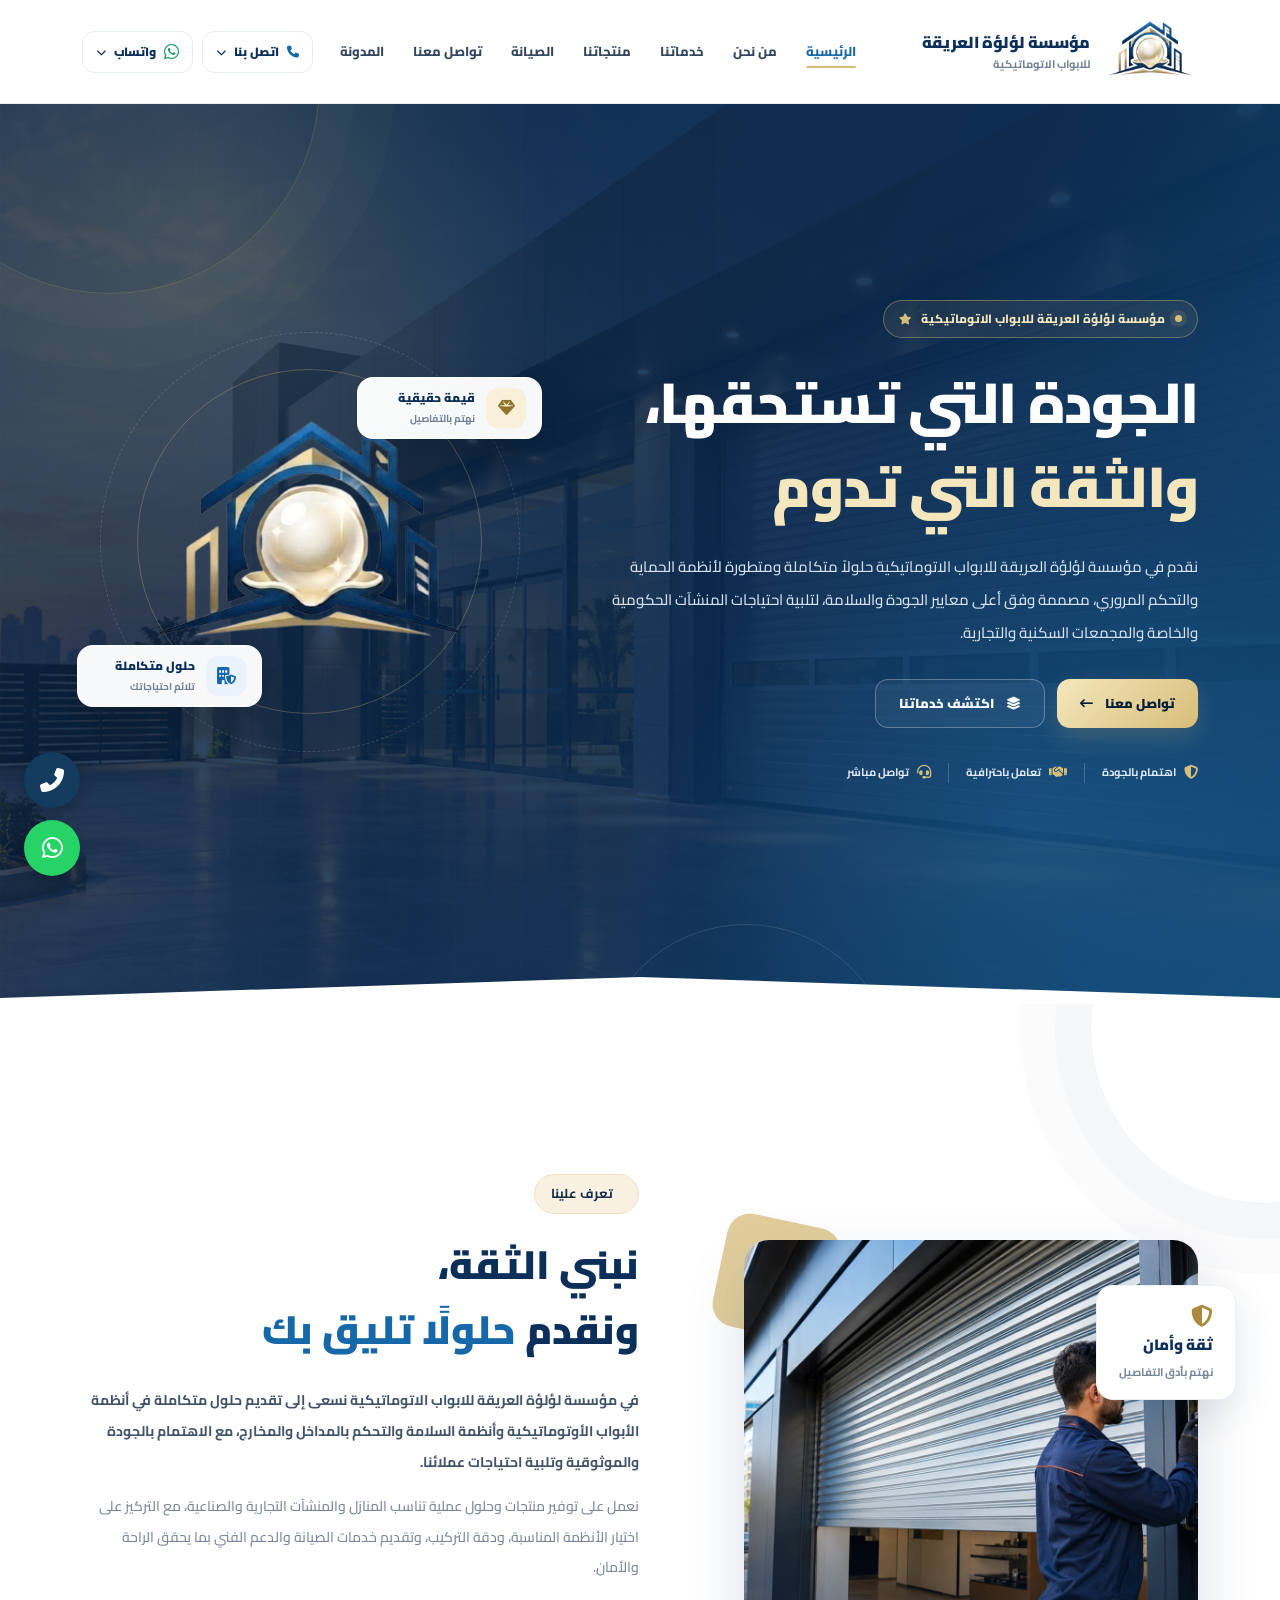
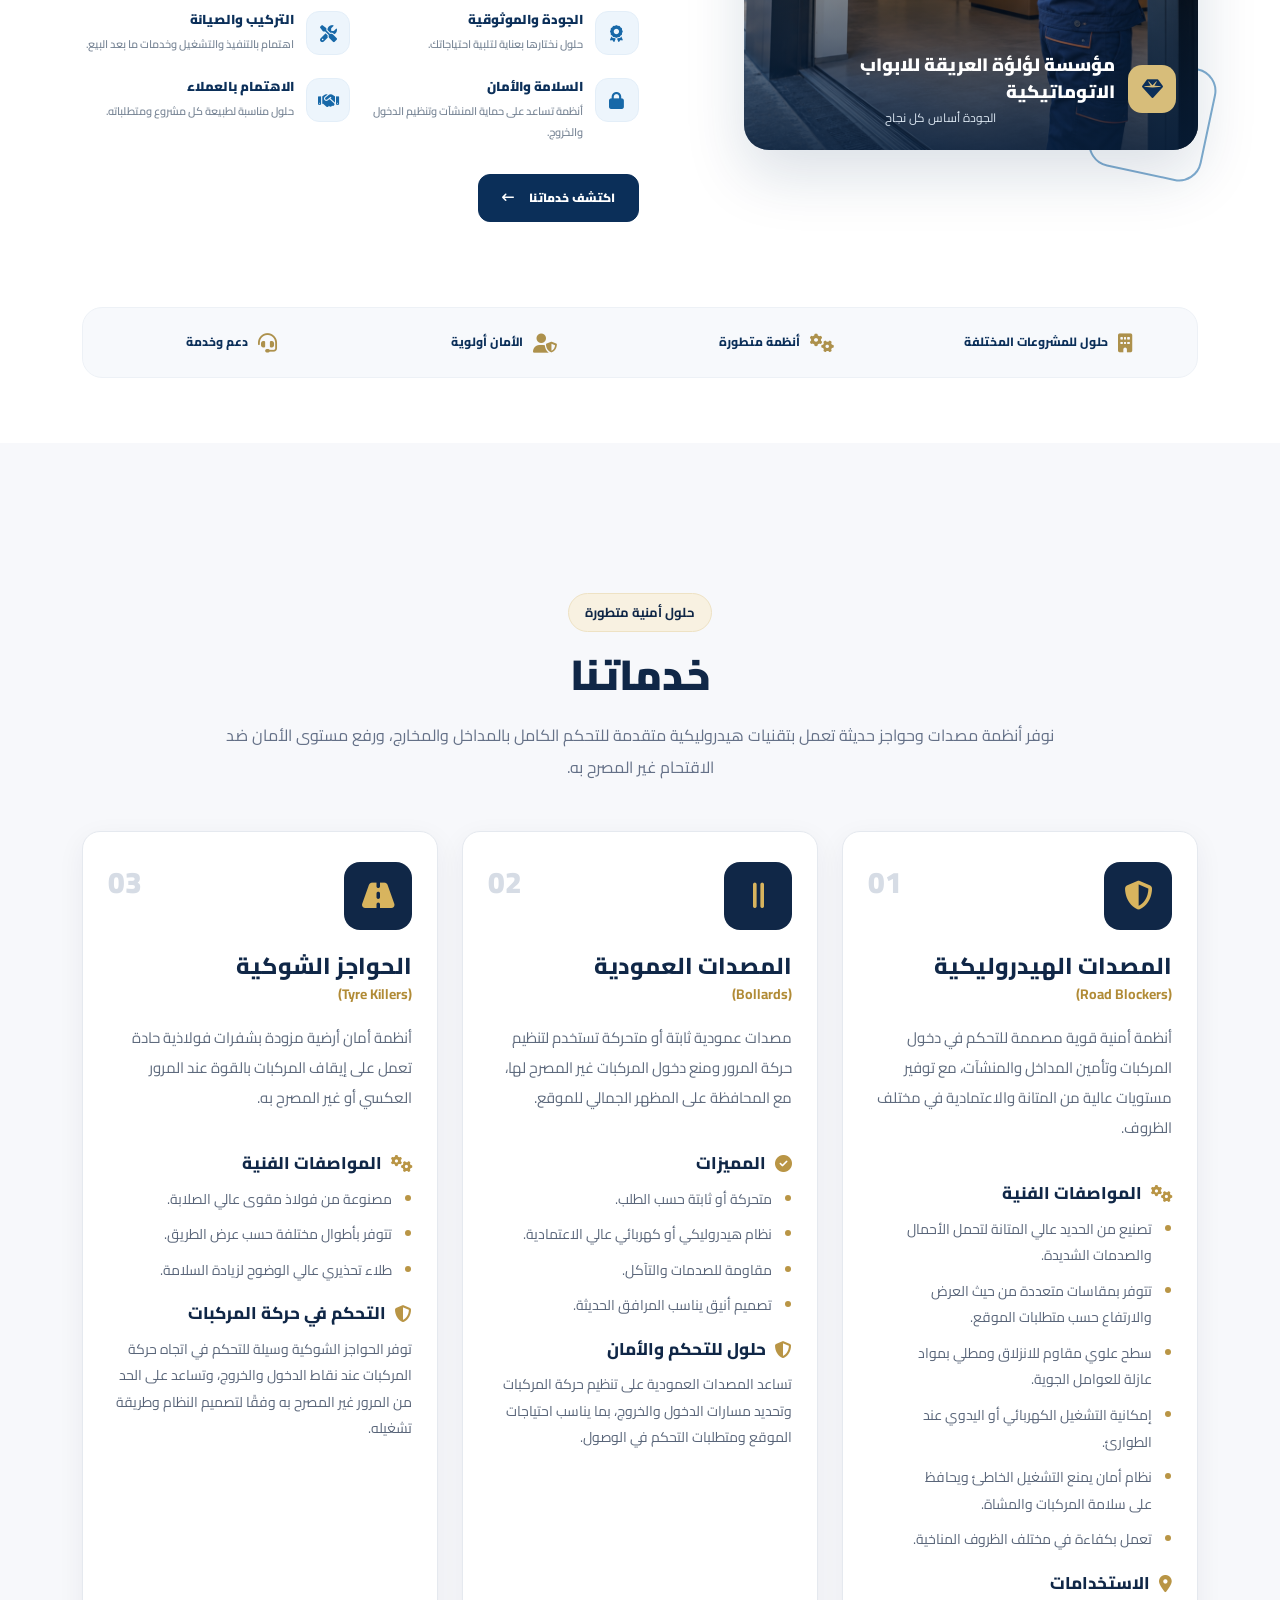
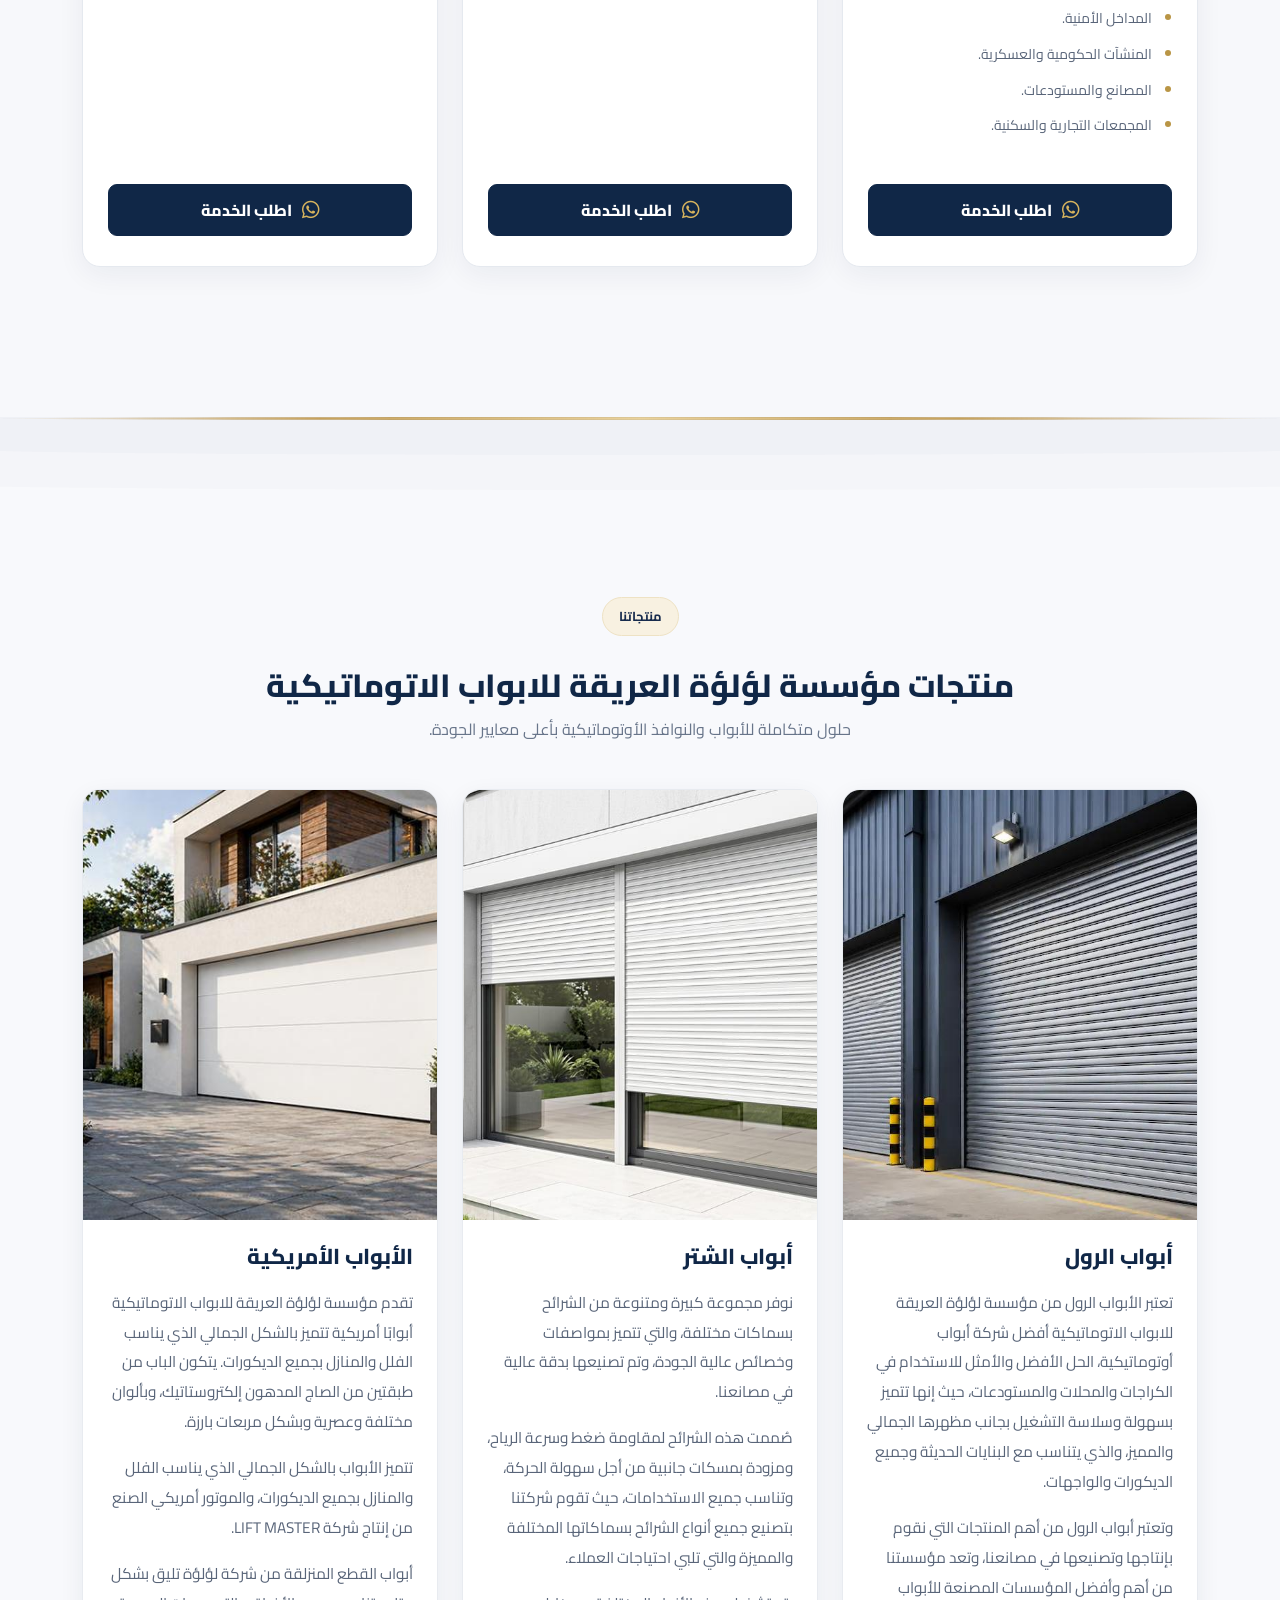
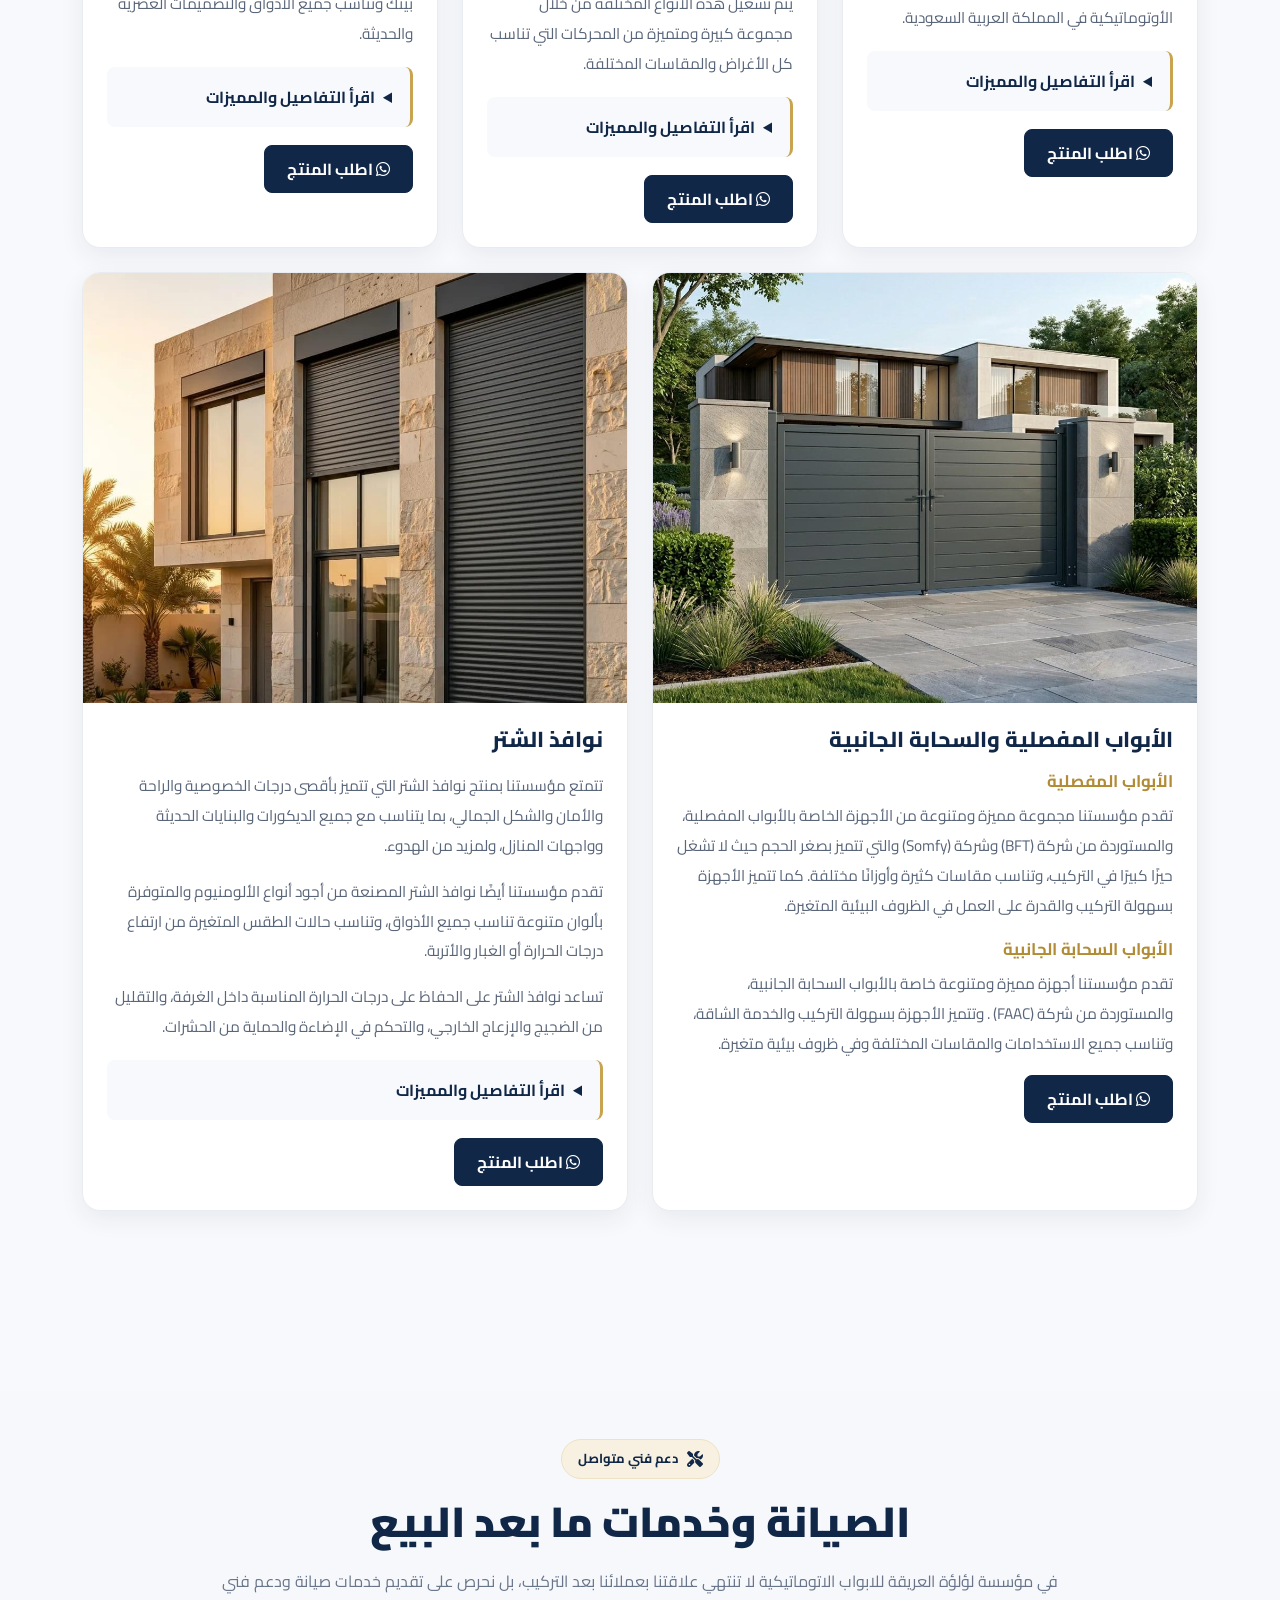
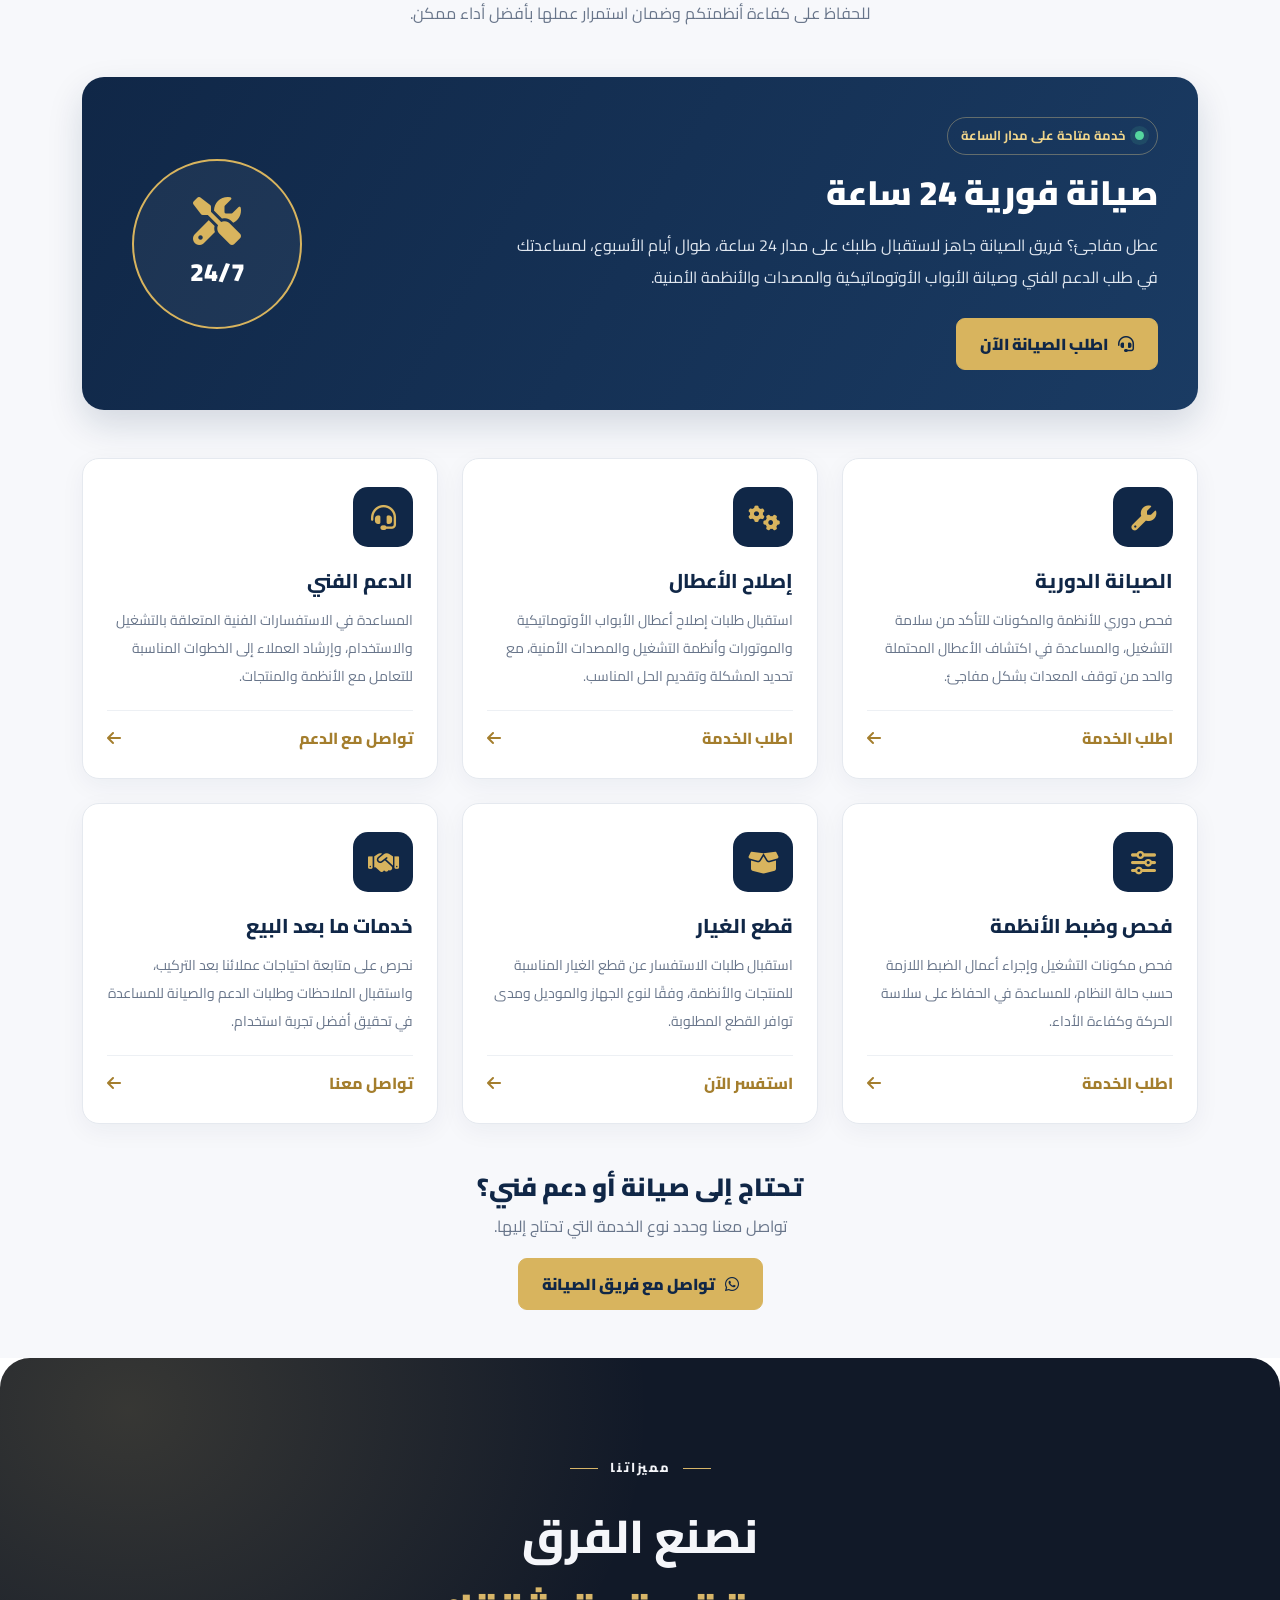
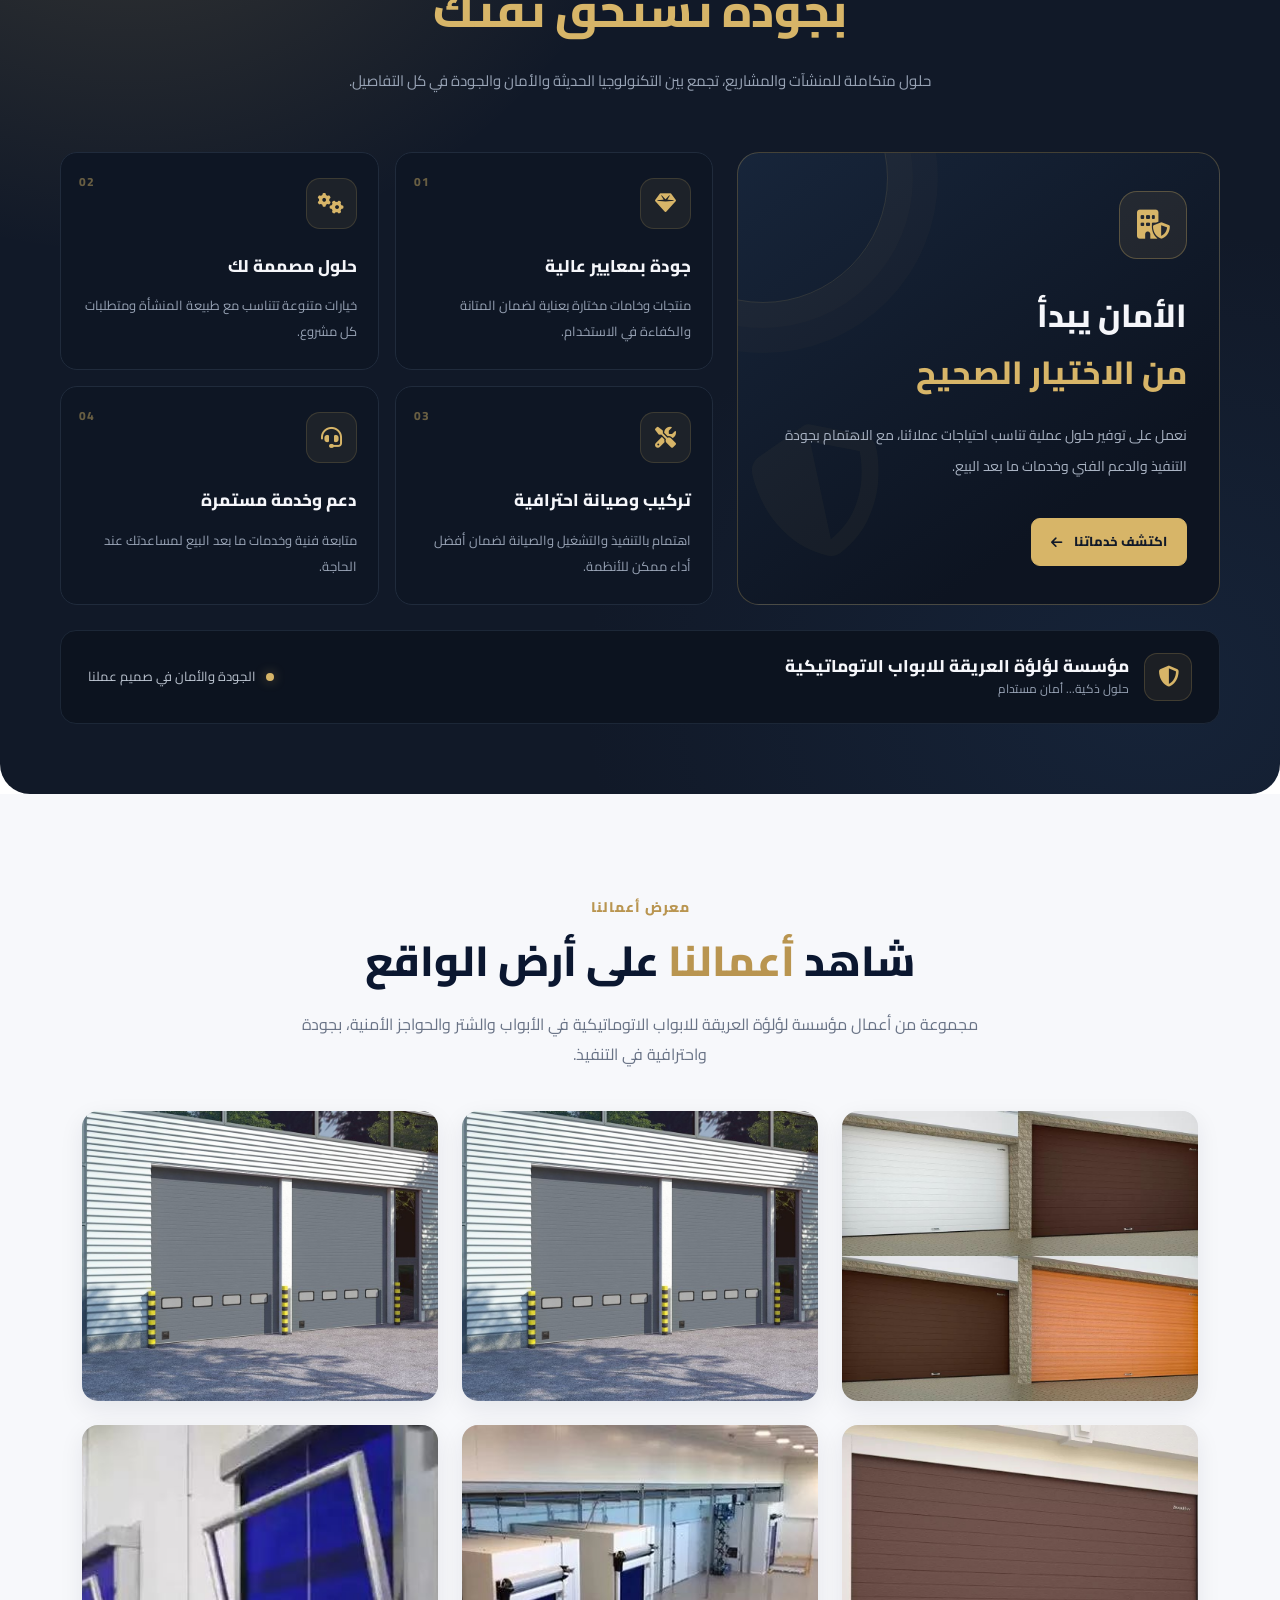
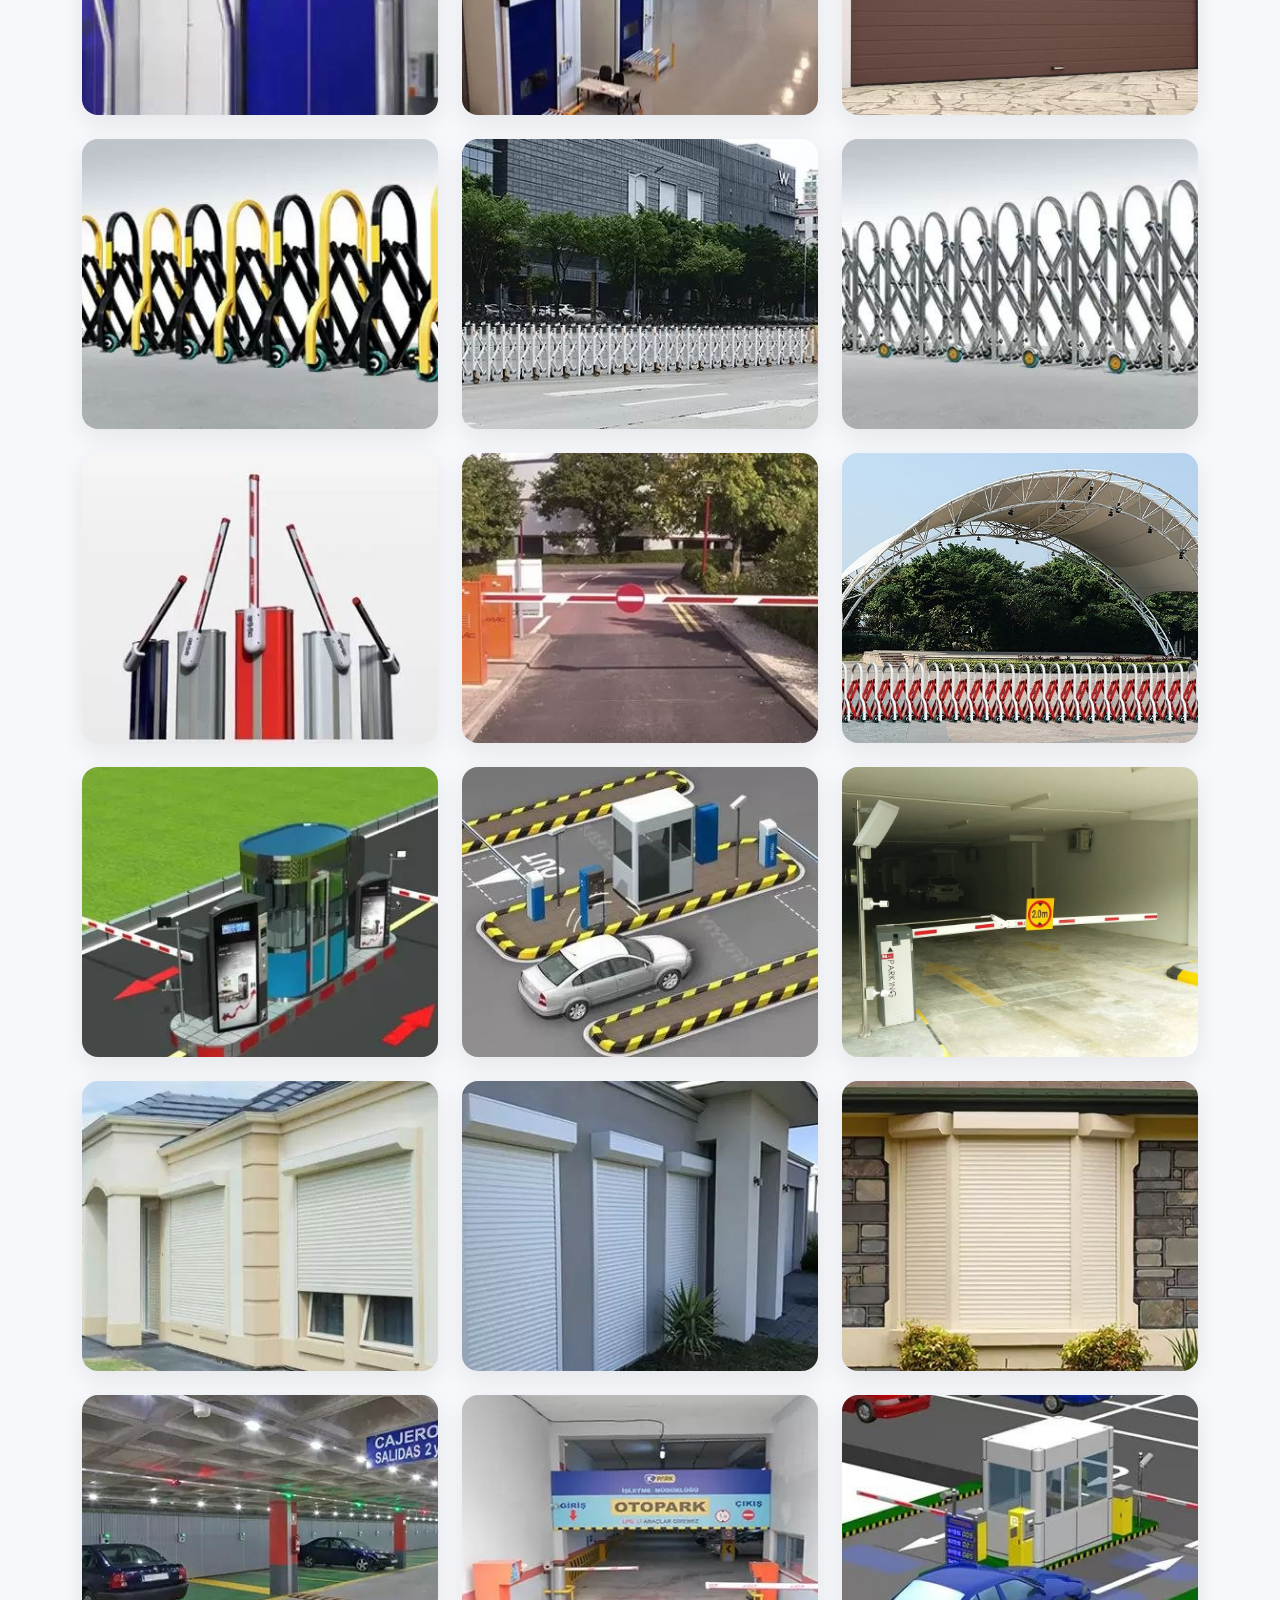
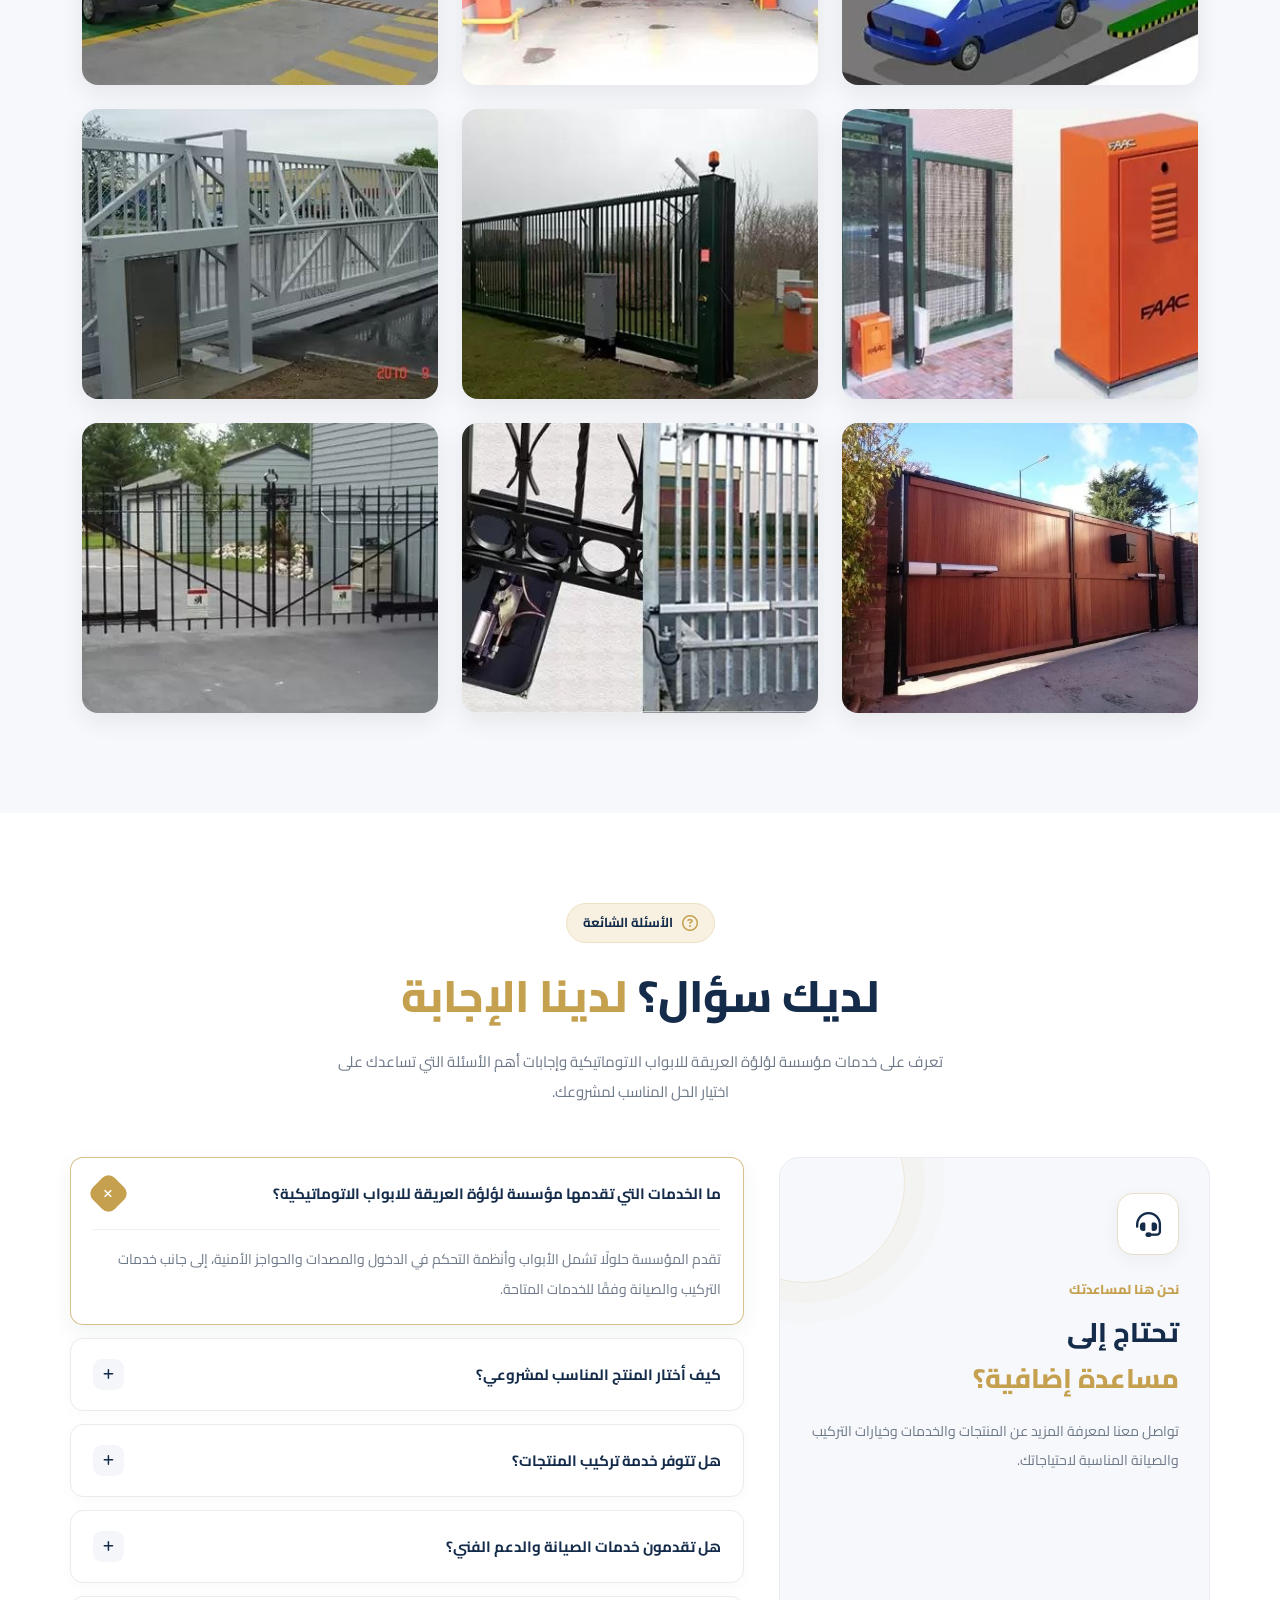
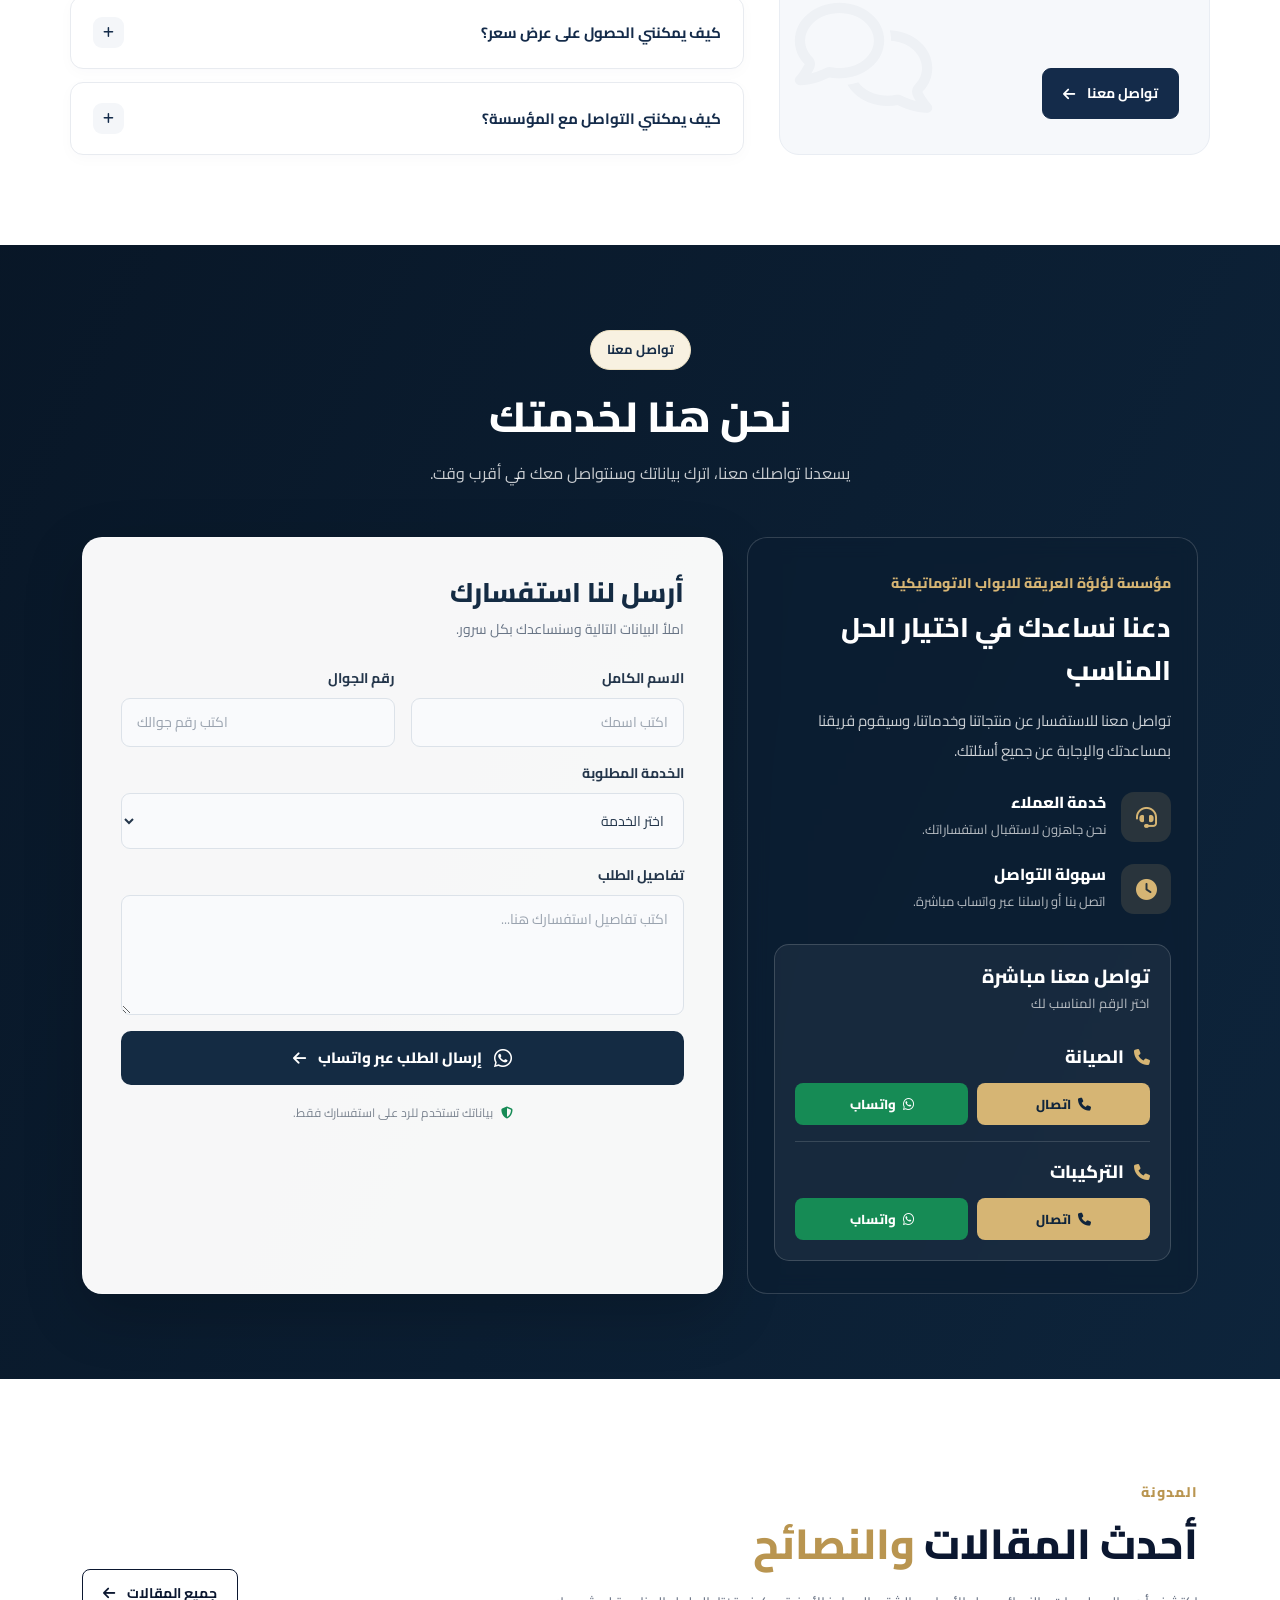
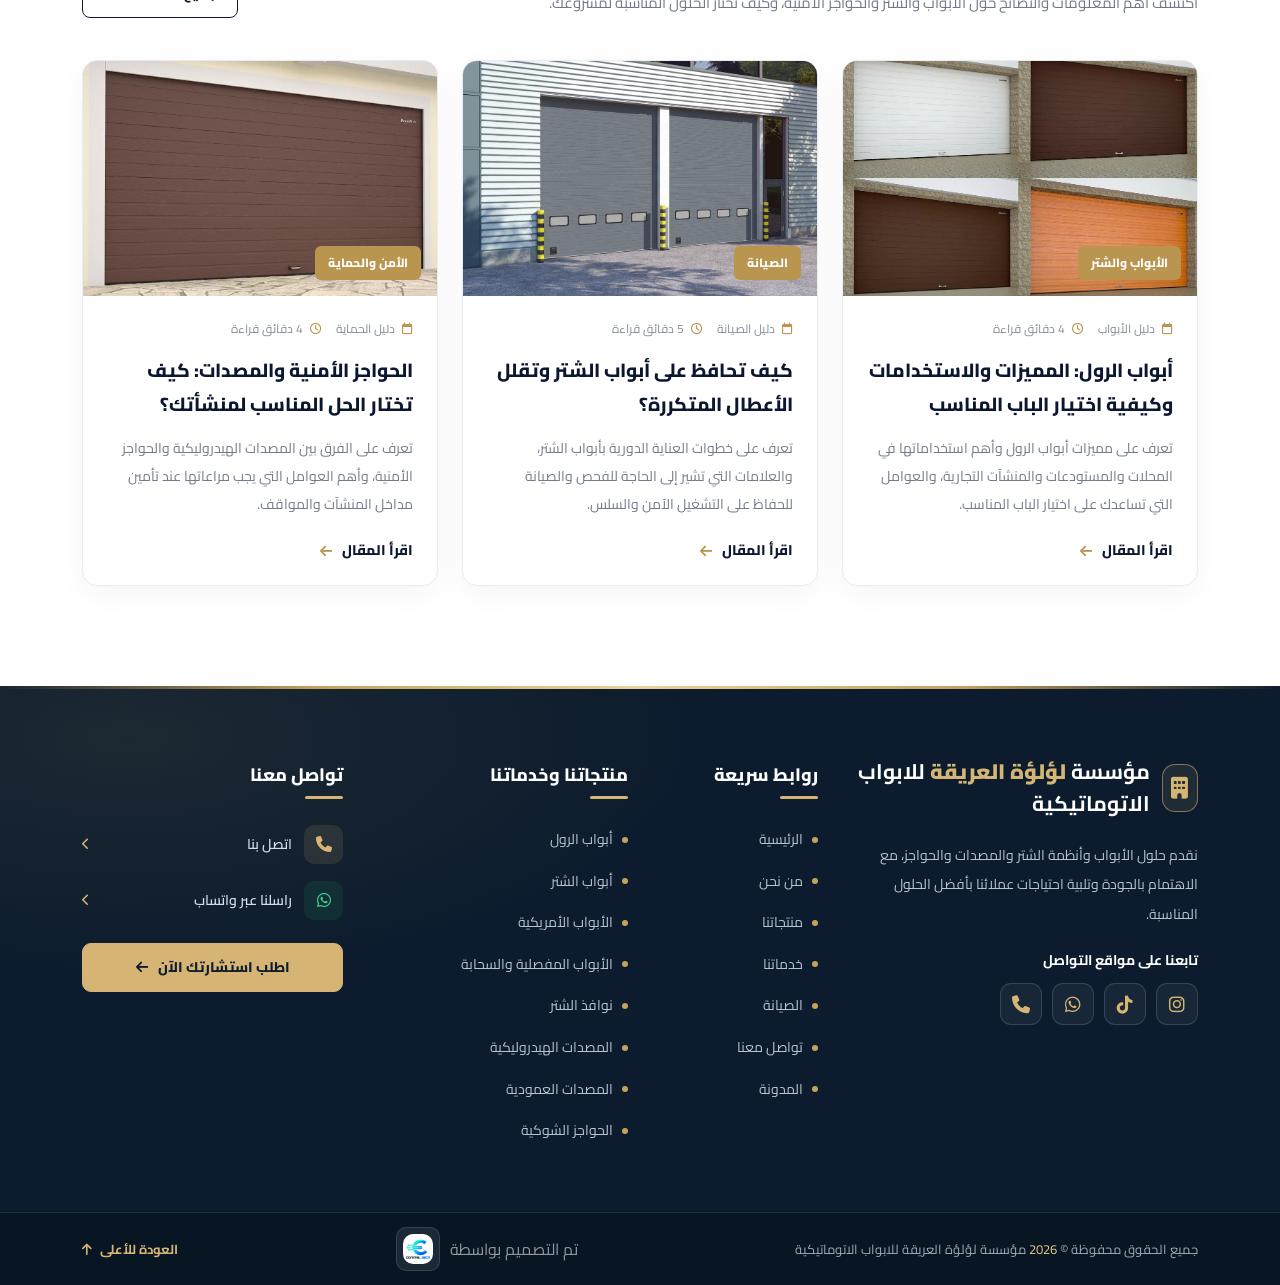
==== commit 4e159d4b: "Update index.html" ====
--- a/index.html
+++ b/index.html
@@ -27,7 +27,7 @@
 <meta property="og:locale" content="ar_SA">
 <meta property="og:site_name" content="مؤسسة لؤلؤة دور">
 <meta property="og:title" content="مؤسسة لؤلؤة العريقة للابواب الاتوماتيكية | أبواب الرول والشتر والحواجز الأمنية">
-<meta property="og:description" content="حلول الأبواب والشتر والحواجز الأمنية والصيانة لدى مؤسسة لؤلؤة دور. تواصل معنا لمعرفة الخدمات المناسبة لمشروعك.">
+<meta property="og:description" content="حلول الأبواب والشتر والحواجز الأمنية والصيانة لدى مؤسسة لؤلؤة العريقة للابواب الاتوماتيكية. تواصل معنا لمعرفة الخدمات المناسبة لمشروعك.">
 <meta property="og:url" content="https://yourdomain.com/">
 <meta property="og:image" content="https://yourdomain.com/images/og-image.jpg">
 <meta property="og:image:alt" content="مؤسسة لؤلؤة العريقة للابواب الاتوماتيكية للأبواب والشتر والحواجز الأمنية">
--- a/css/index.css
+++ b/css/index.css
@@ -5469,3 +5469,44 @@
 
     
     }
+
+.designed-by {
+  display: flex;
+  align-items: center;
+  gap: 10px;
+}
+
+.designed-by span {
+  color: rgba(255, 255, 255, 0.55);
+  white-space: nowrap;
+}
+
+.designer-logo {
+  display: flex;
+  align-items: center;
+  justify-content: center;
+
+  width: 44px;
+  height: 44px;
+
+  padding: 6px;
+  border-radius: 10px;
+
+  background: rgba(255, 255, 255, 0.08);
+  border: 1px solid rgba(255, 255, 255, 0.12);
+
+  transition: all 0.3s ease;
+}
+
+.designer-logo img {
+  width: 100%;
+  height: 100%;
+  object-fit: contain;
+    border-radius: 10px;
+
+}
+
+.designer-logo:hover {
+  background: rgba(255, 255, 255, 0.15);
+  transform: translateY(-2px);
+}
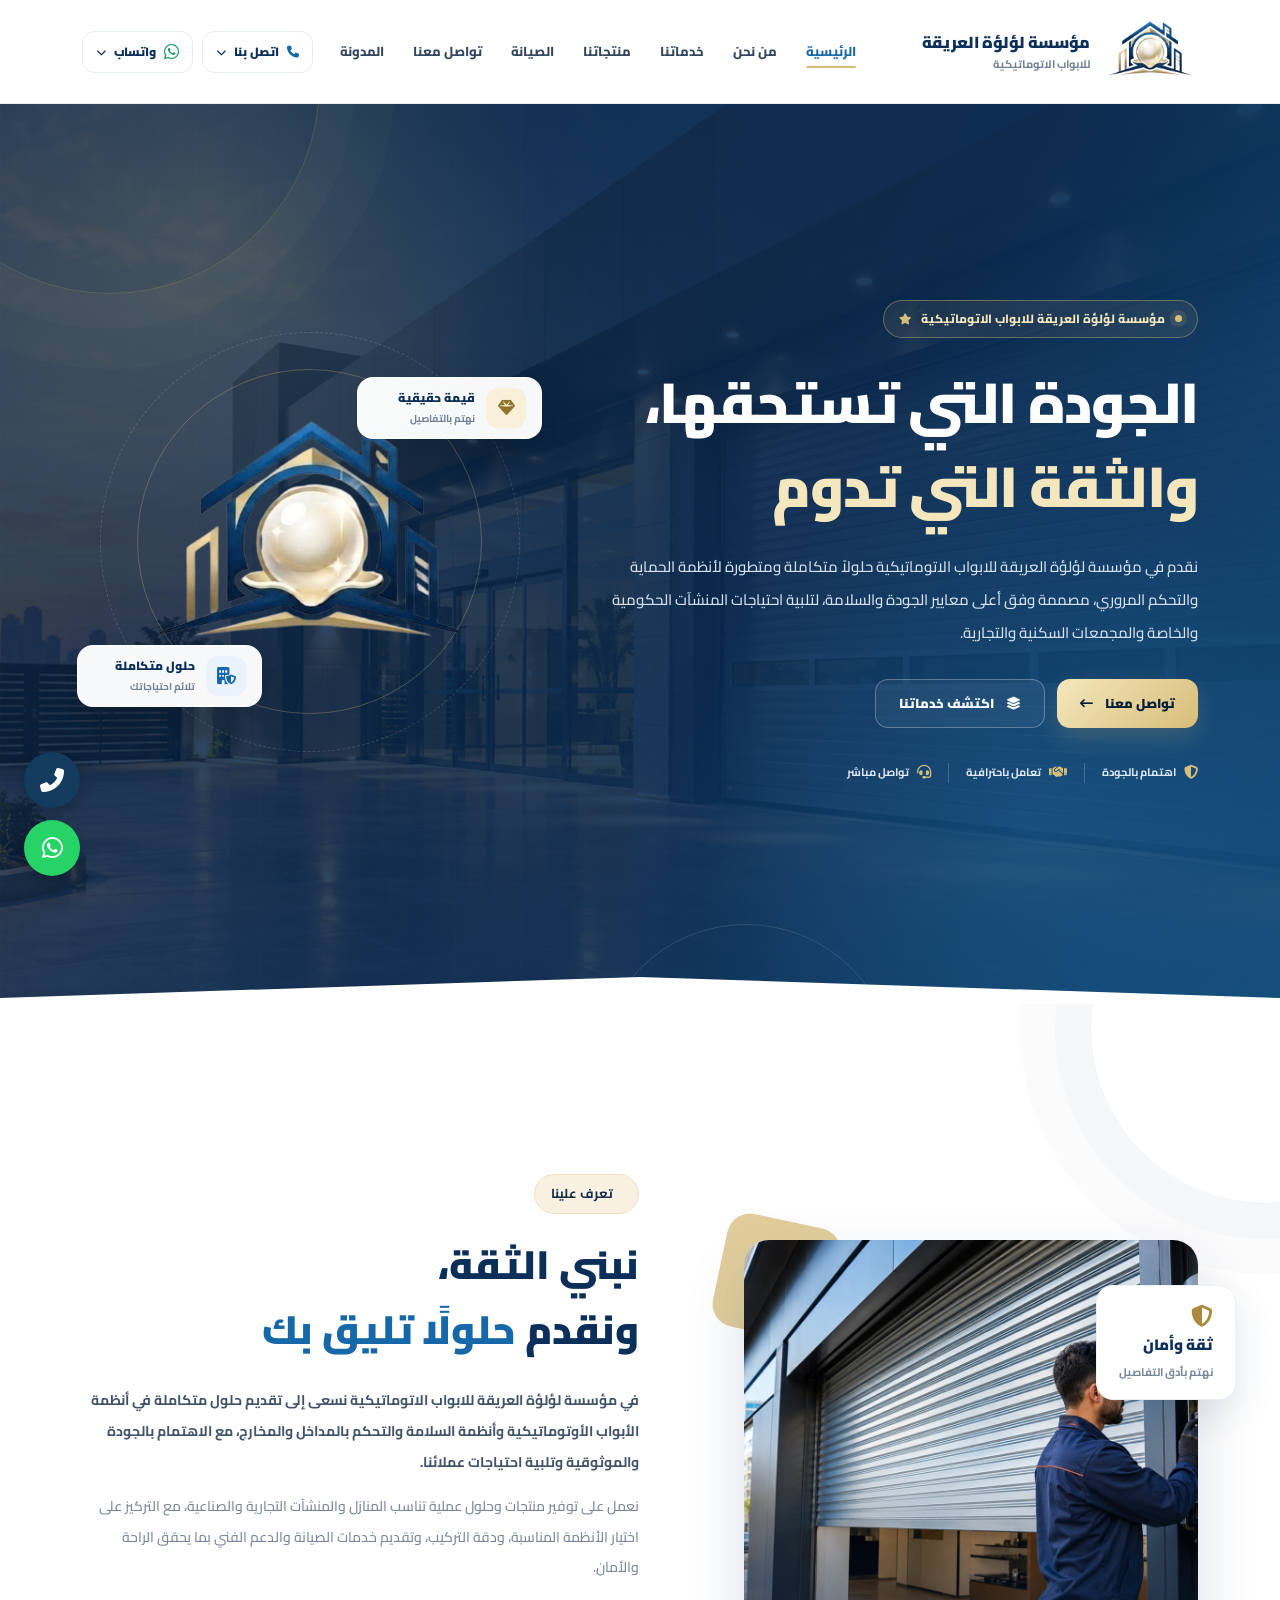
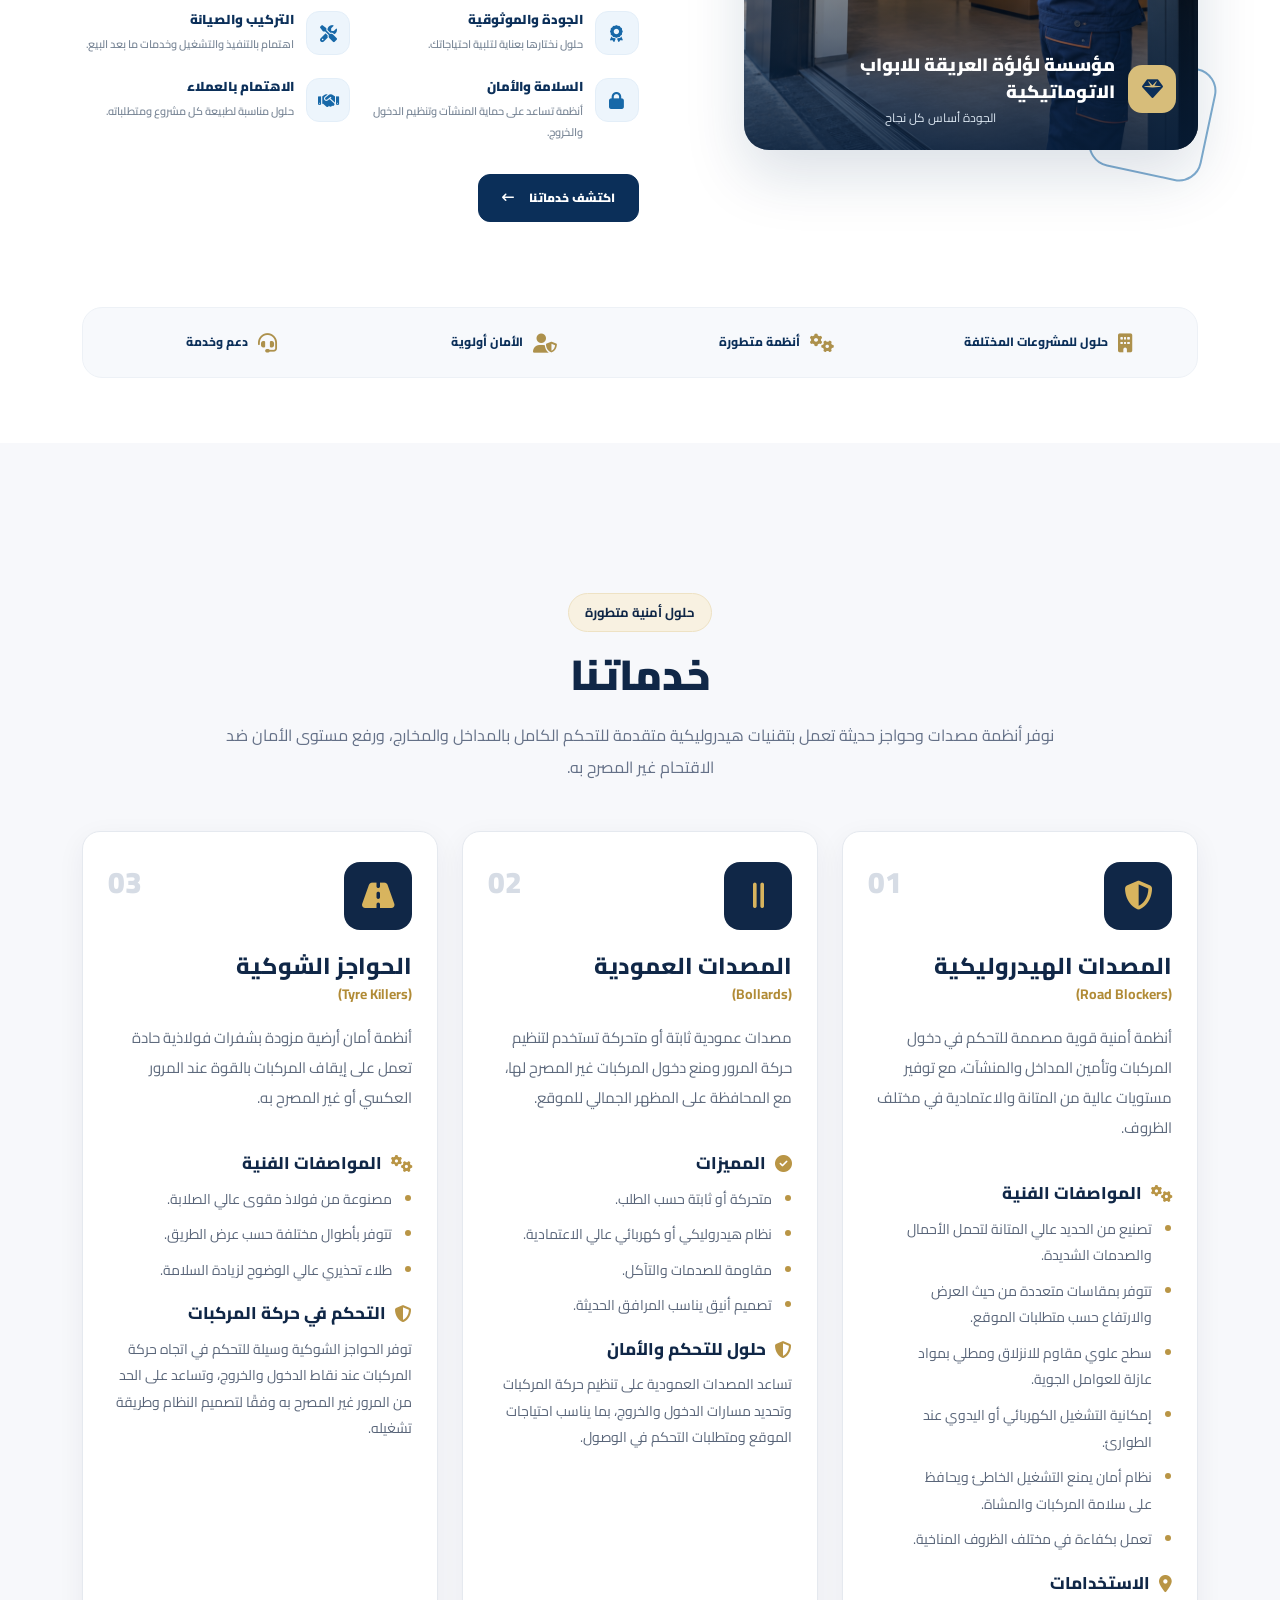
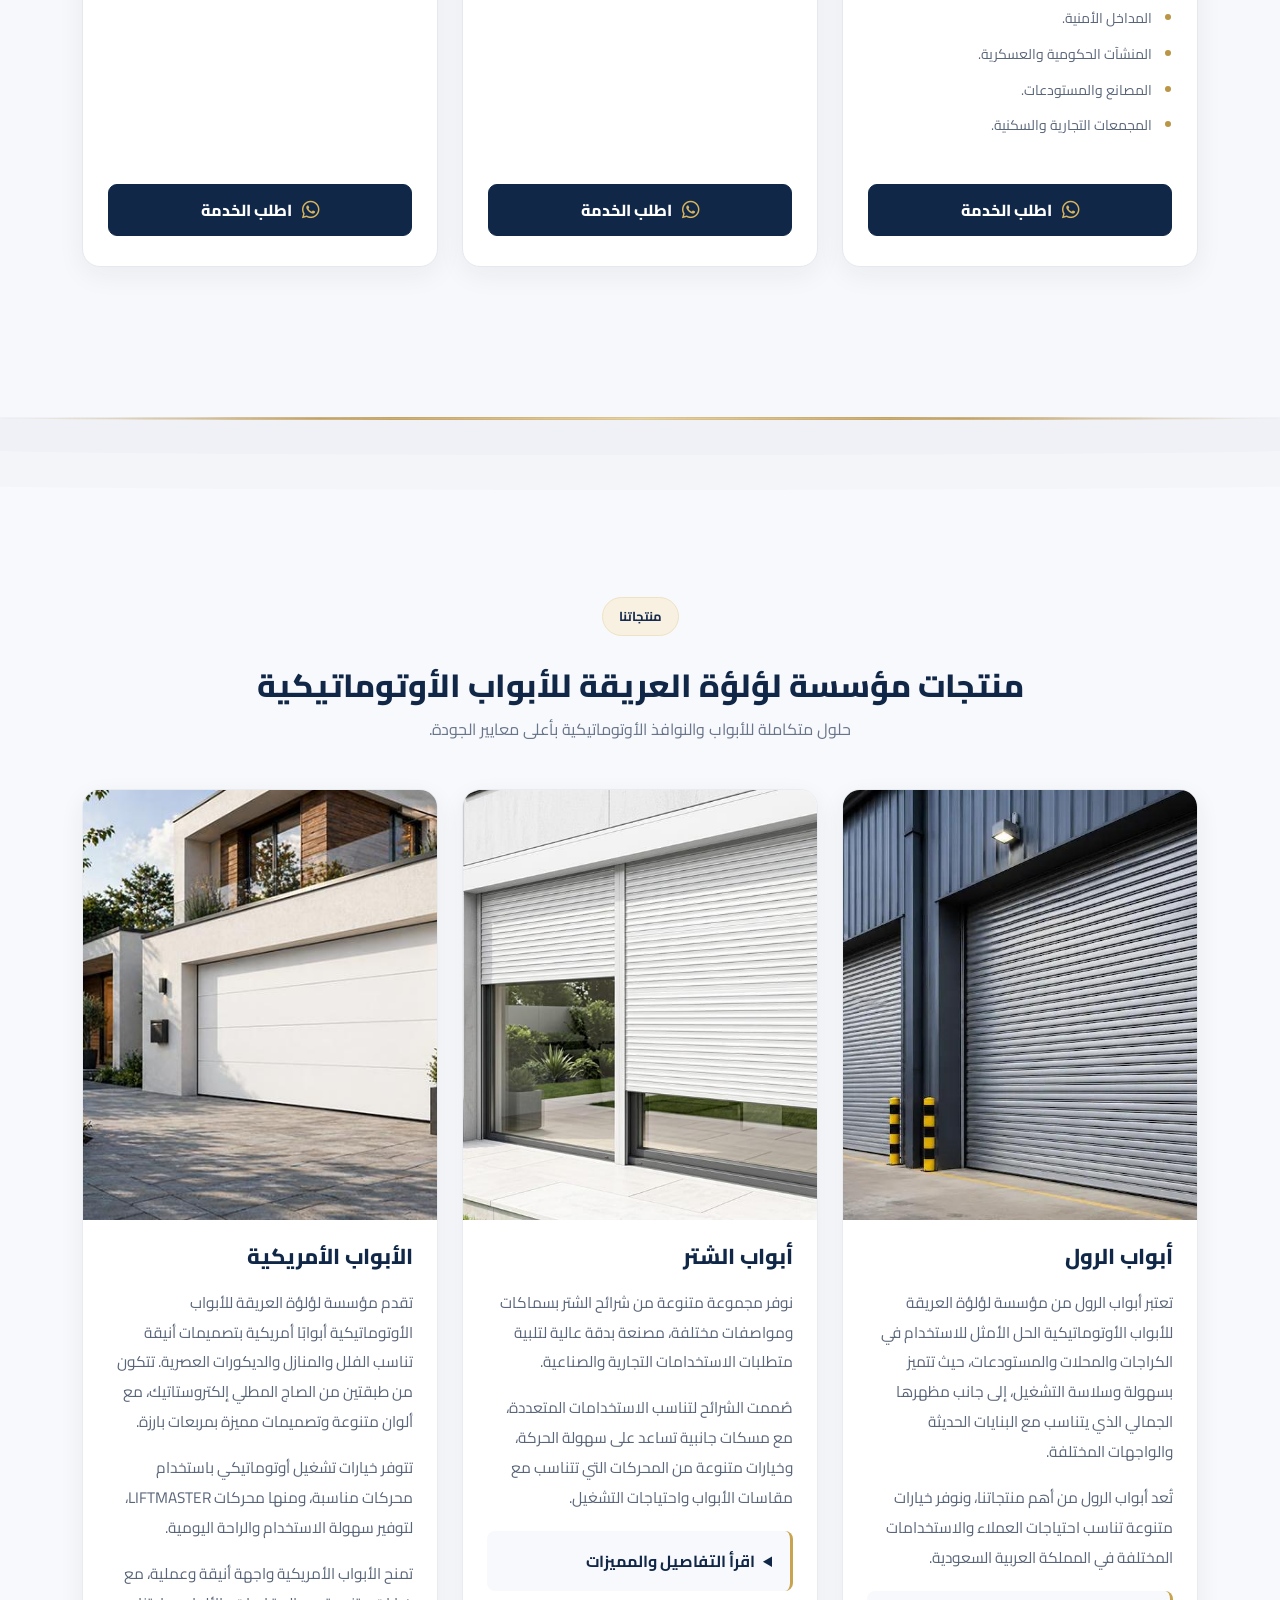
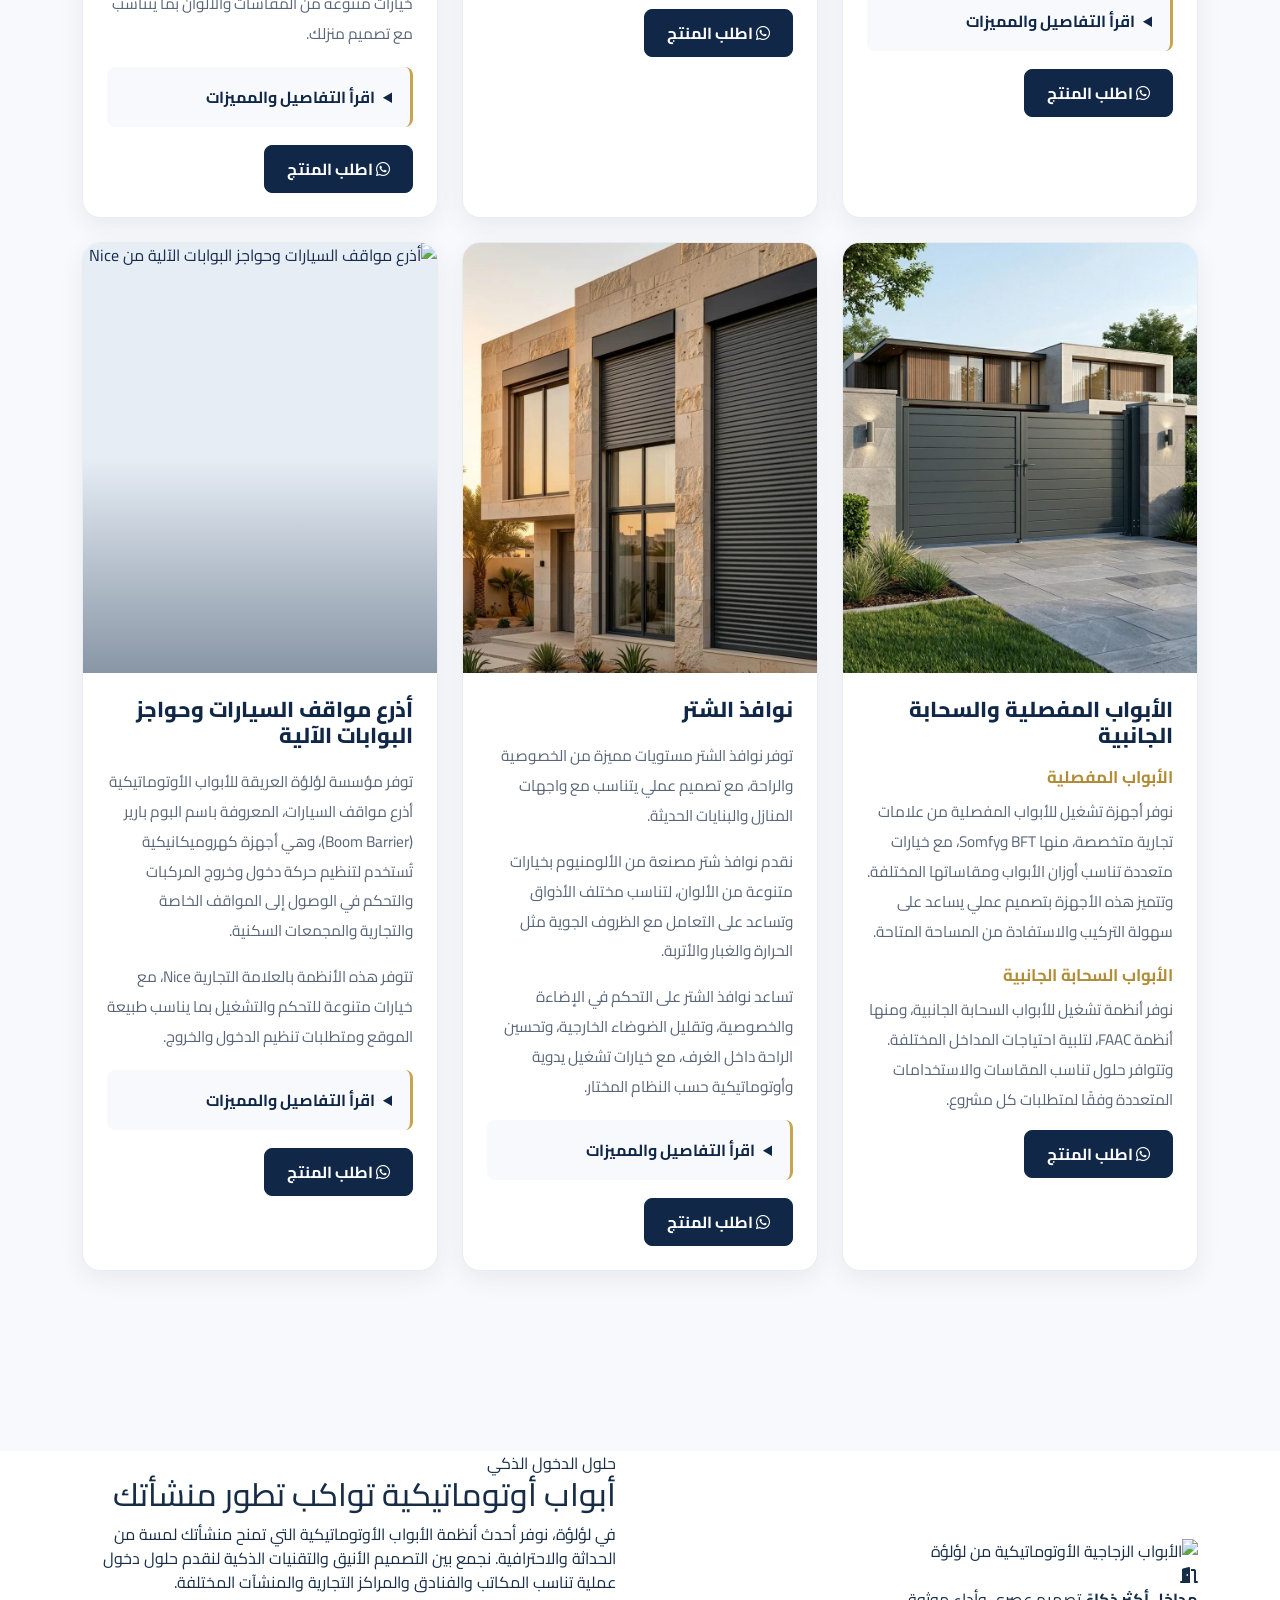
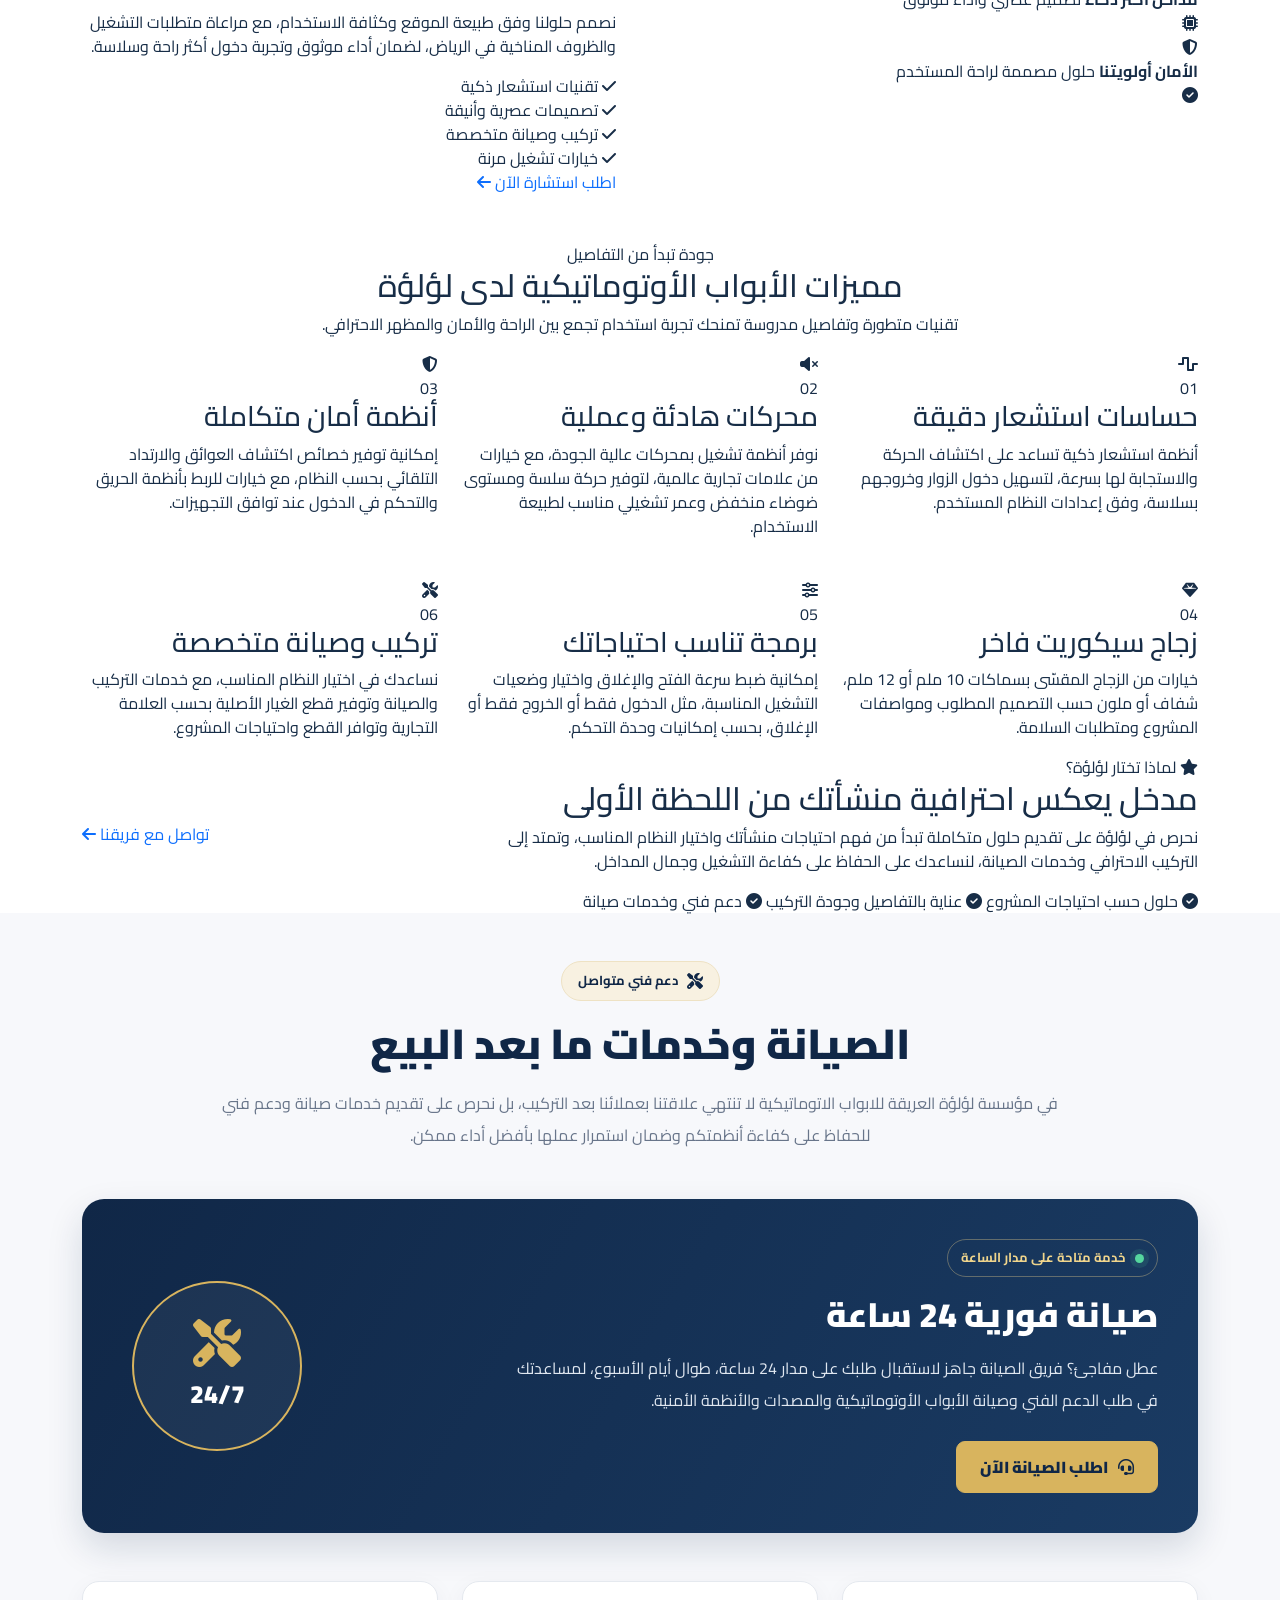
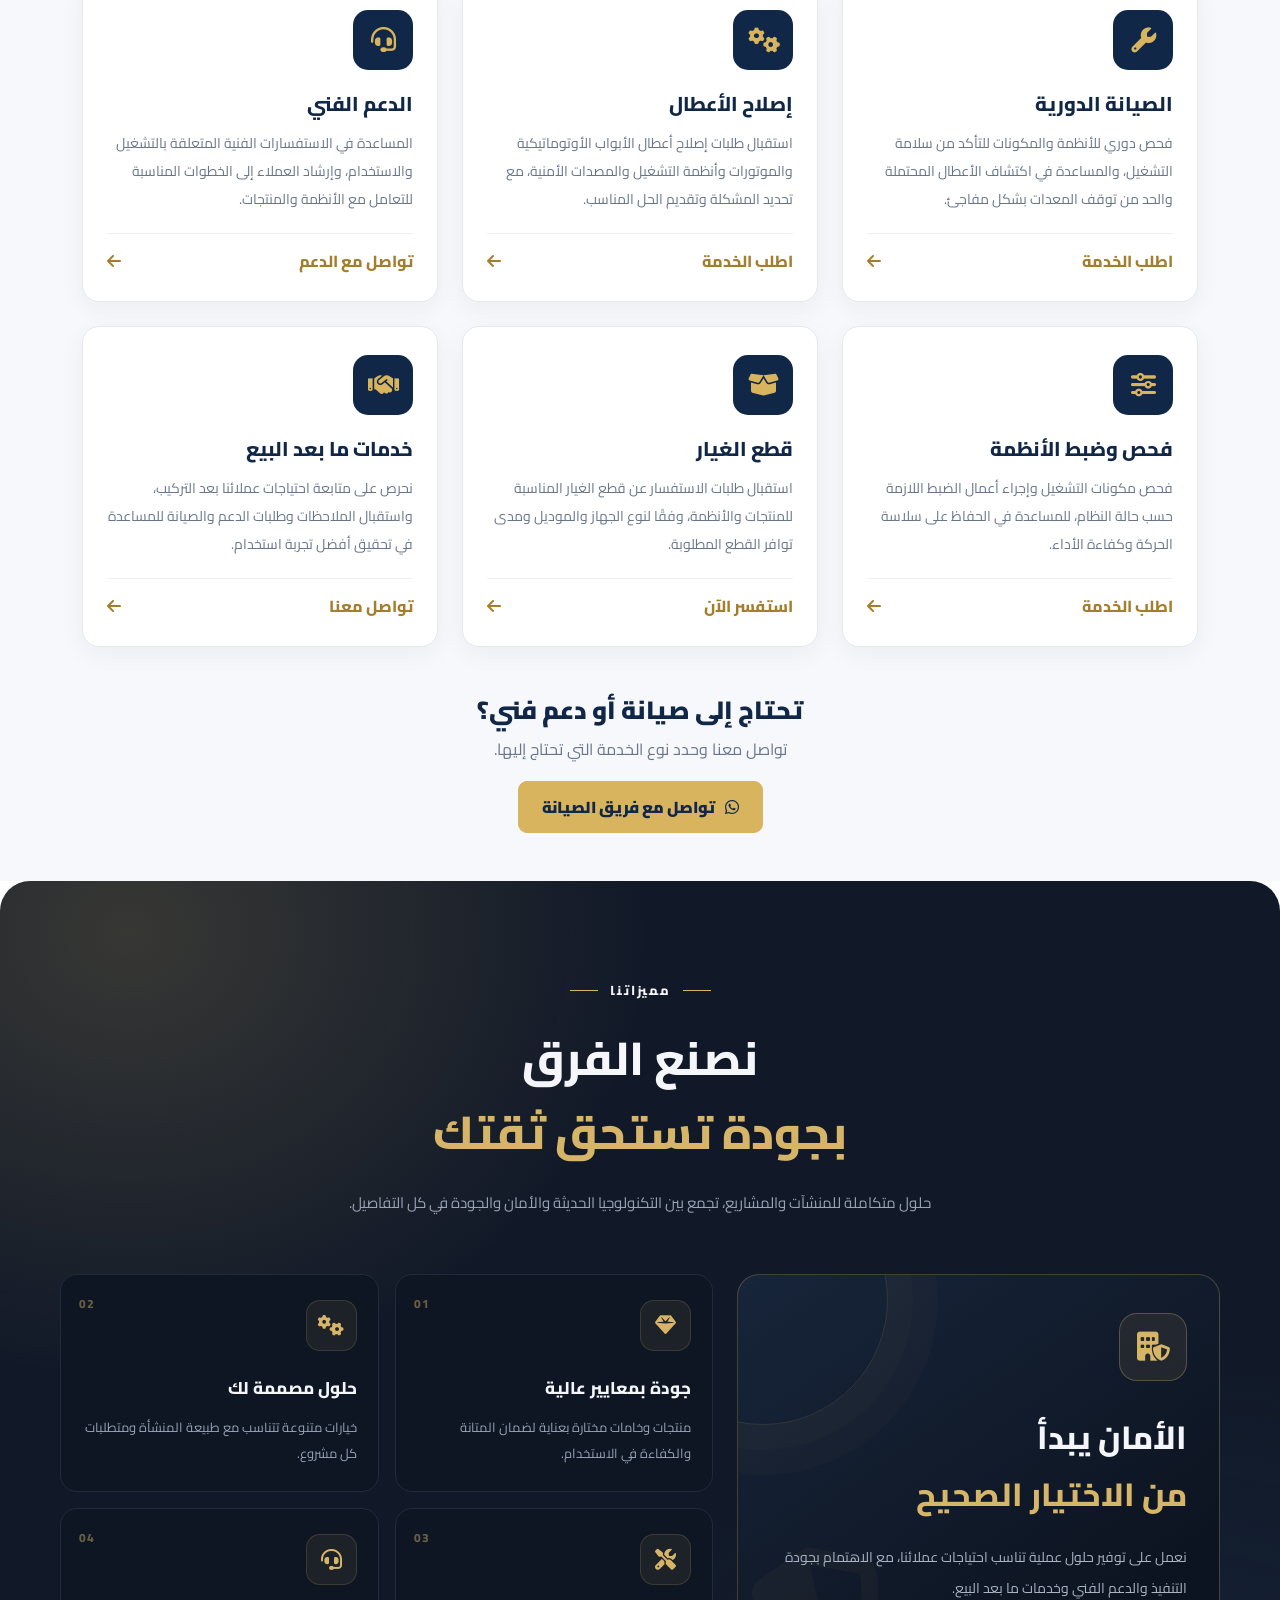
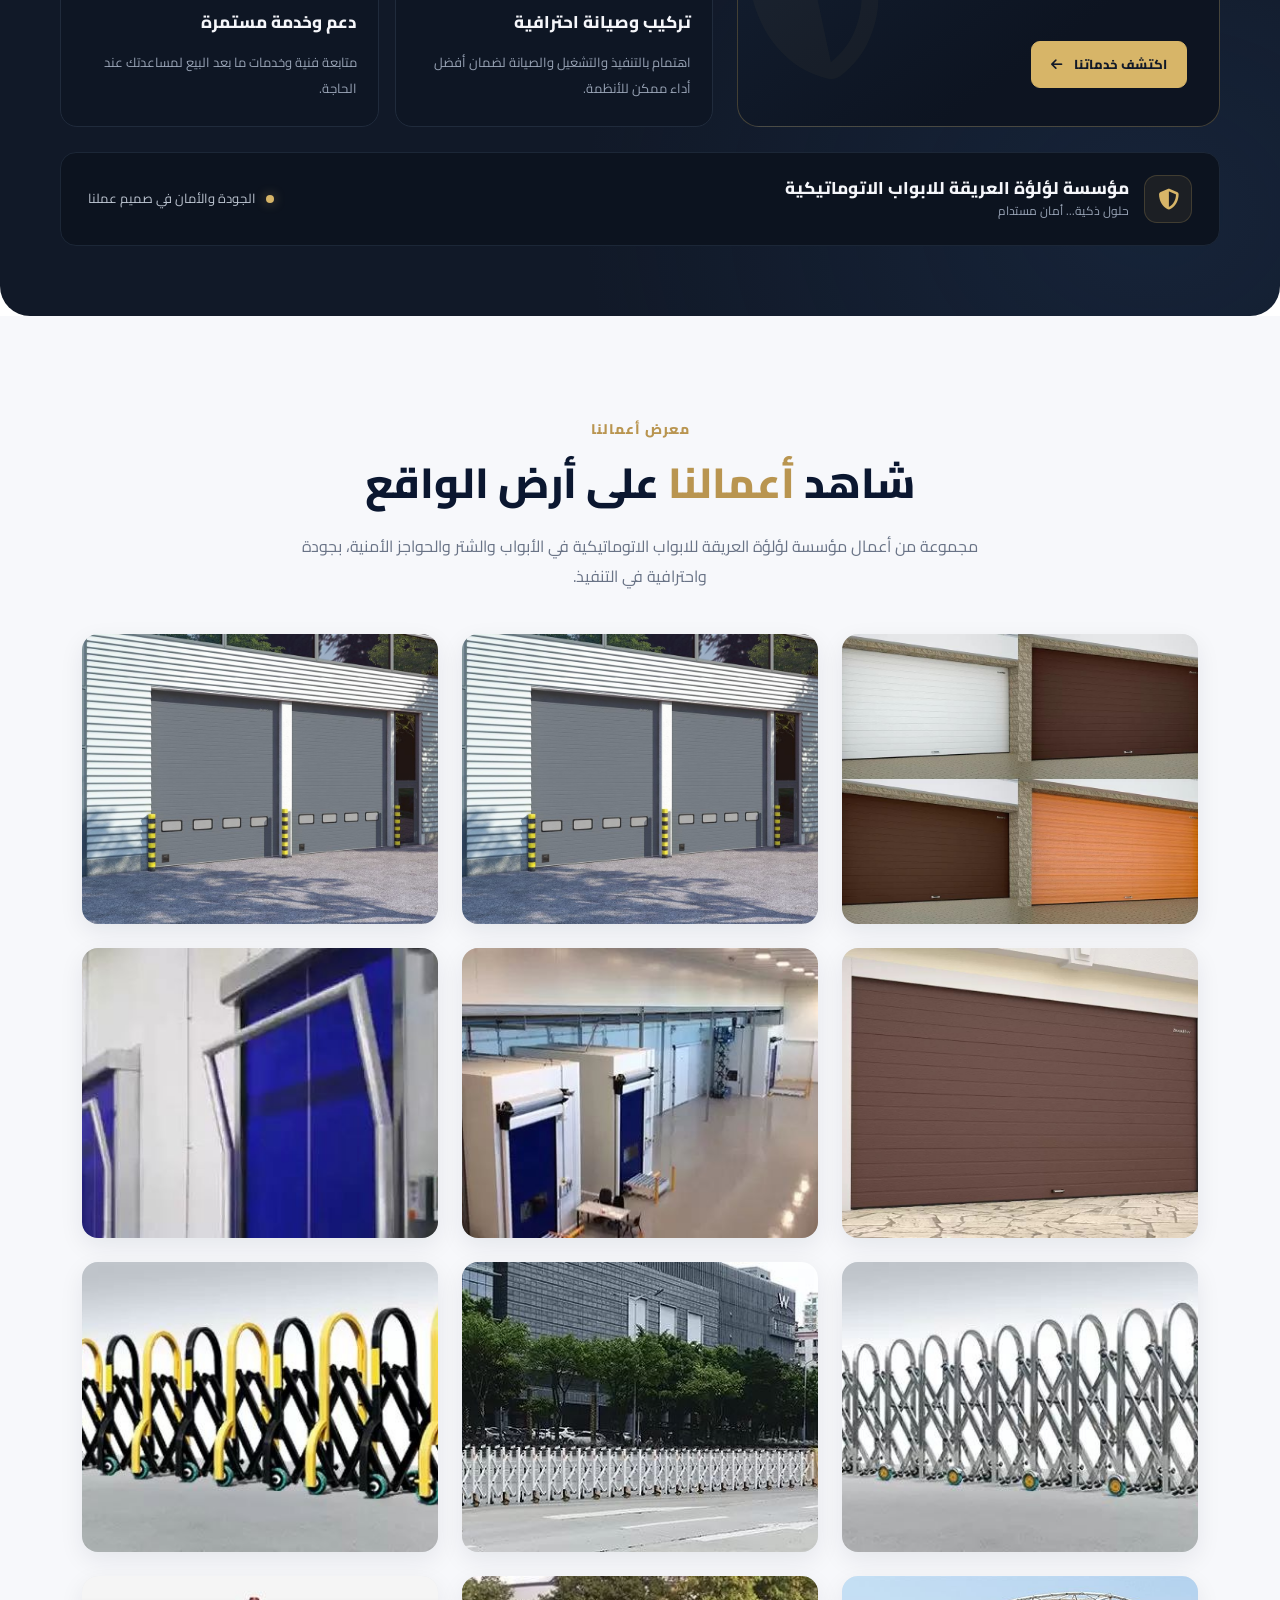
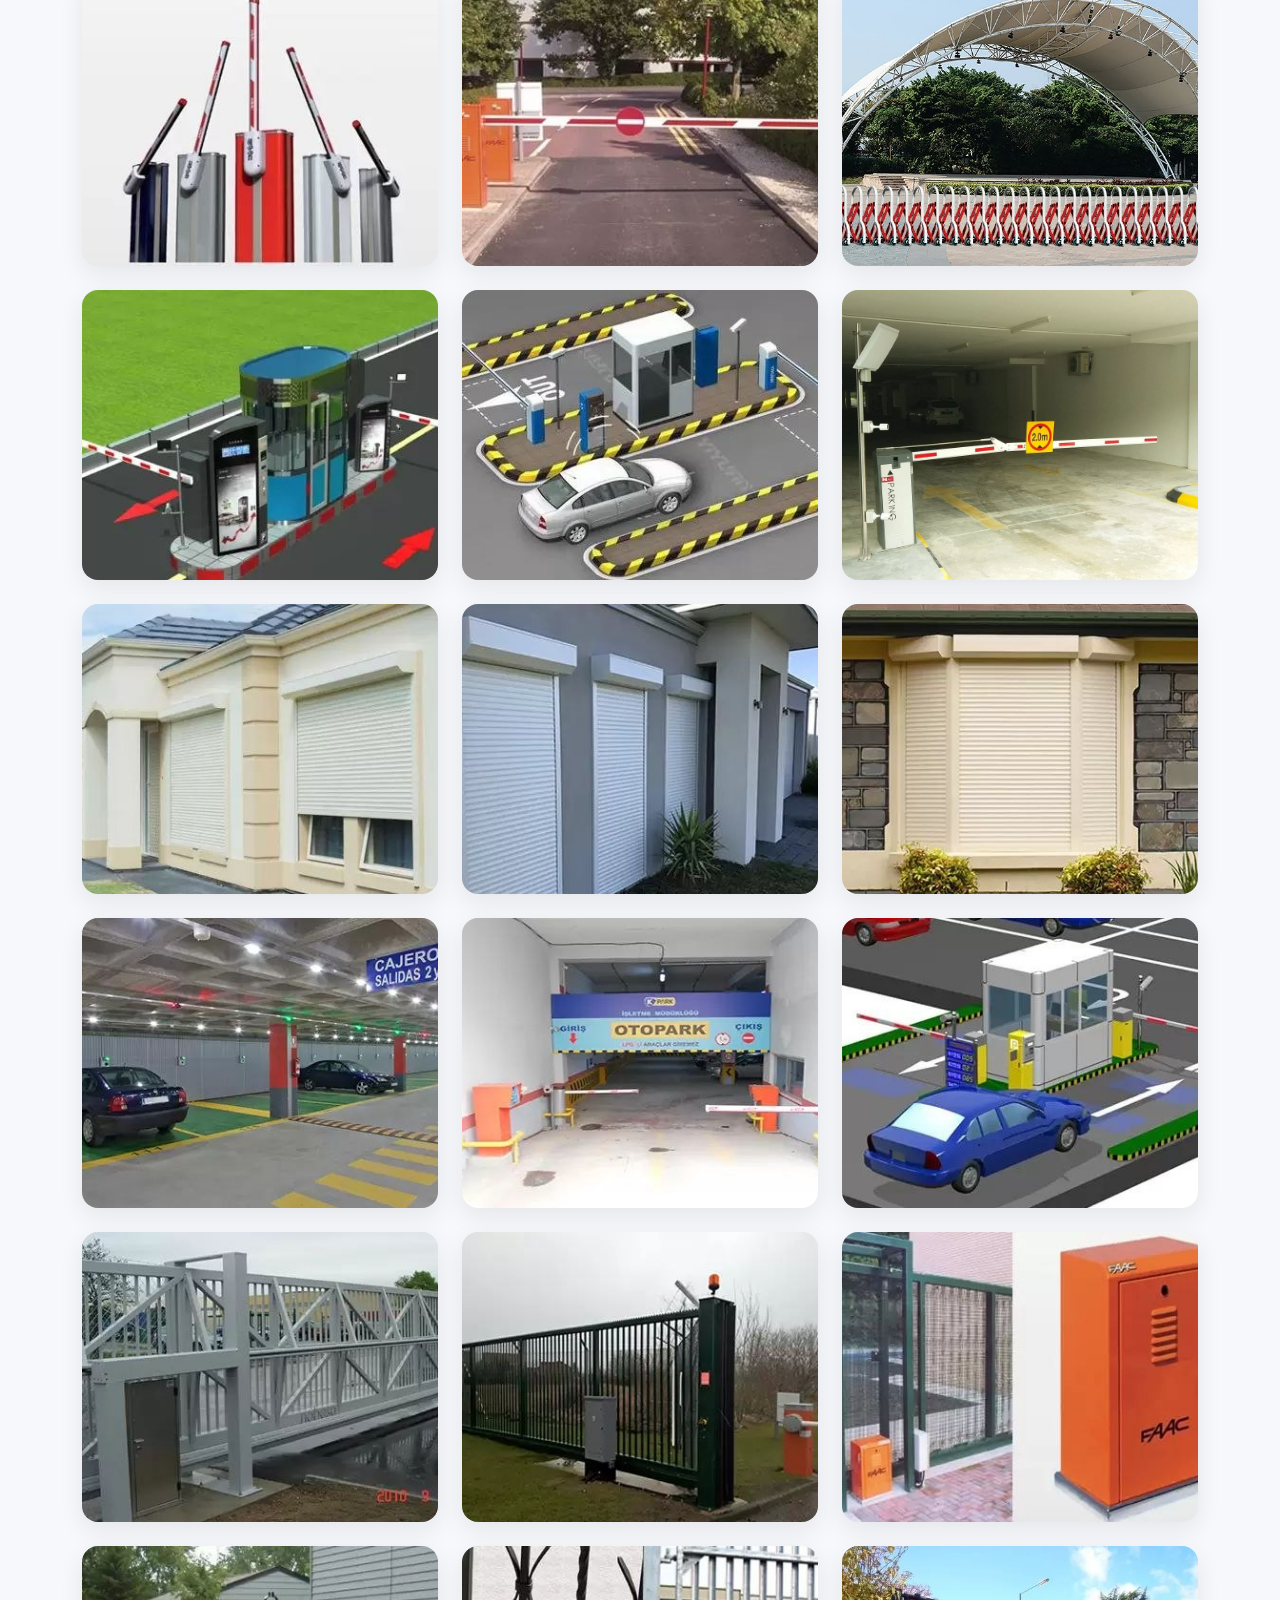
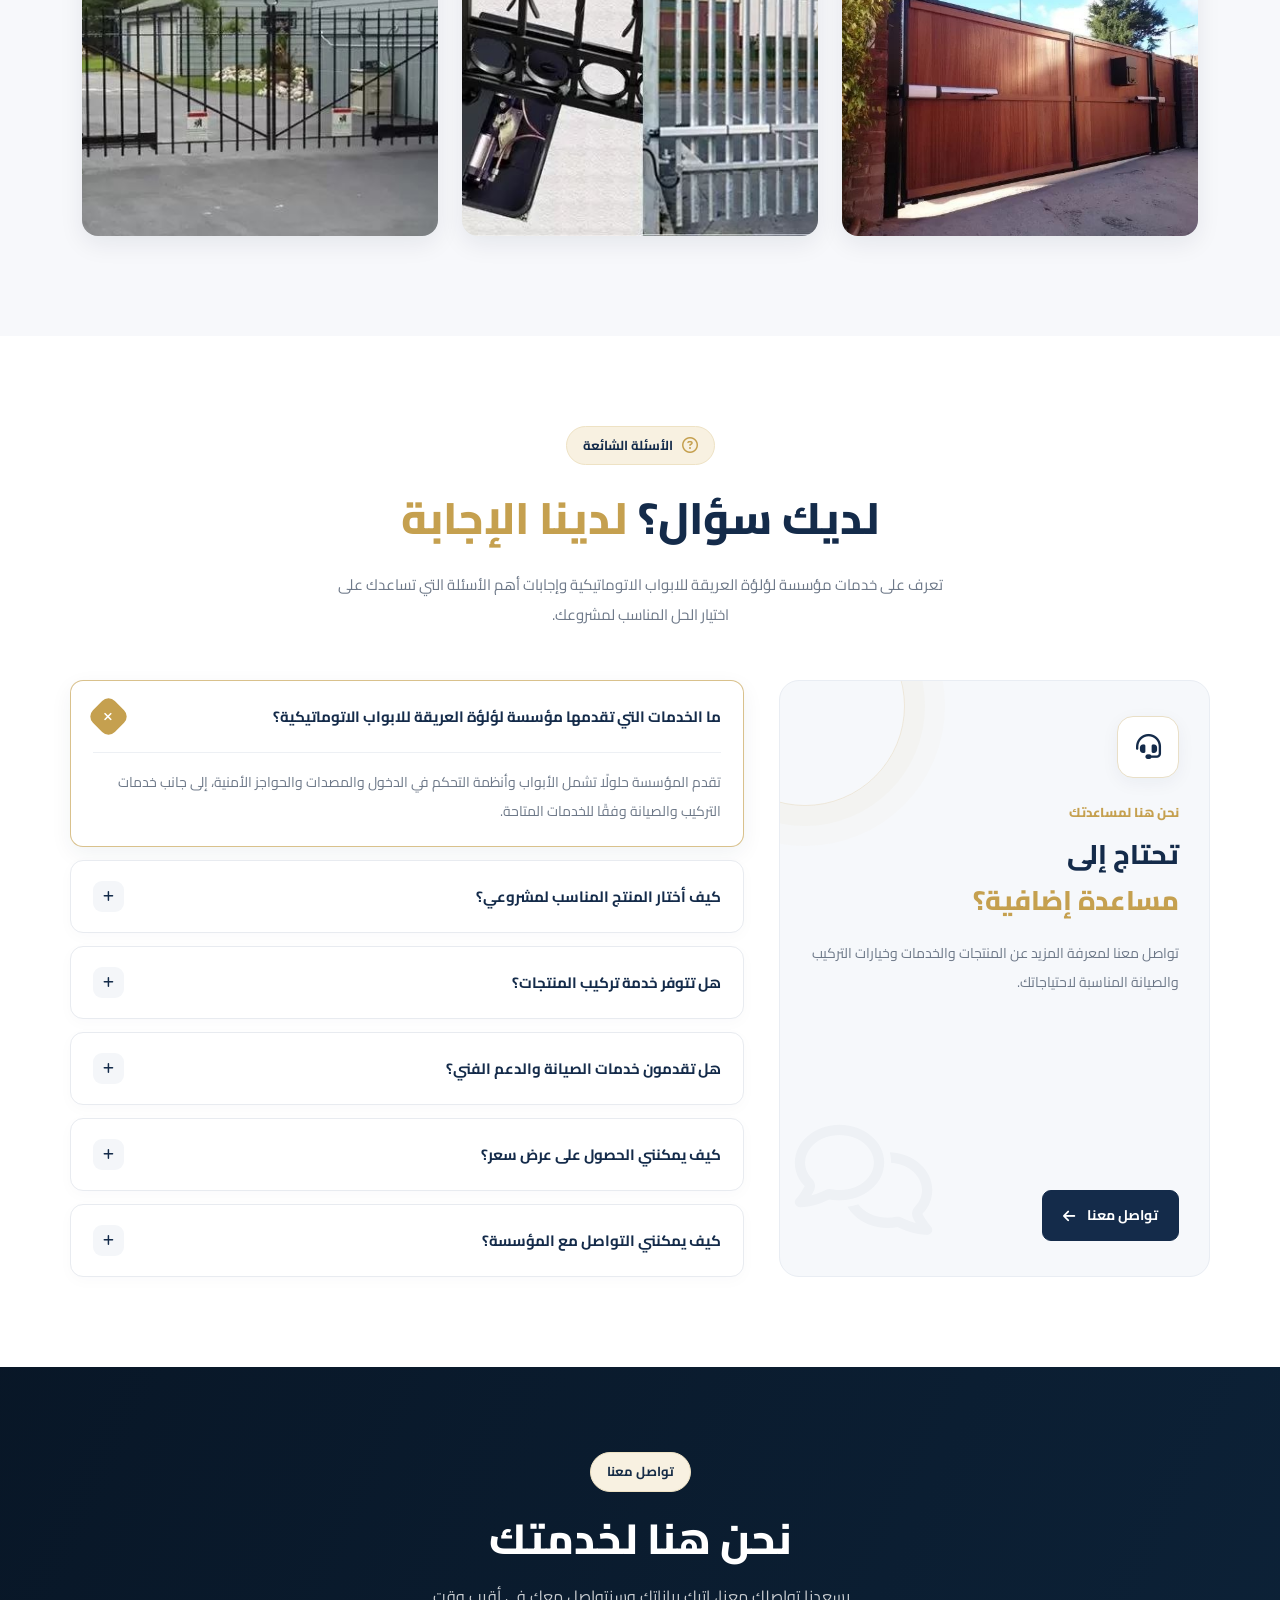
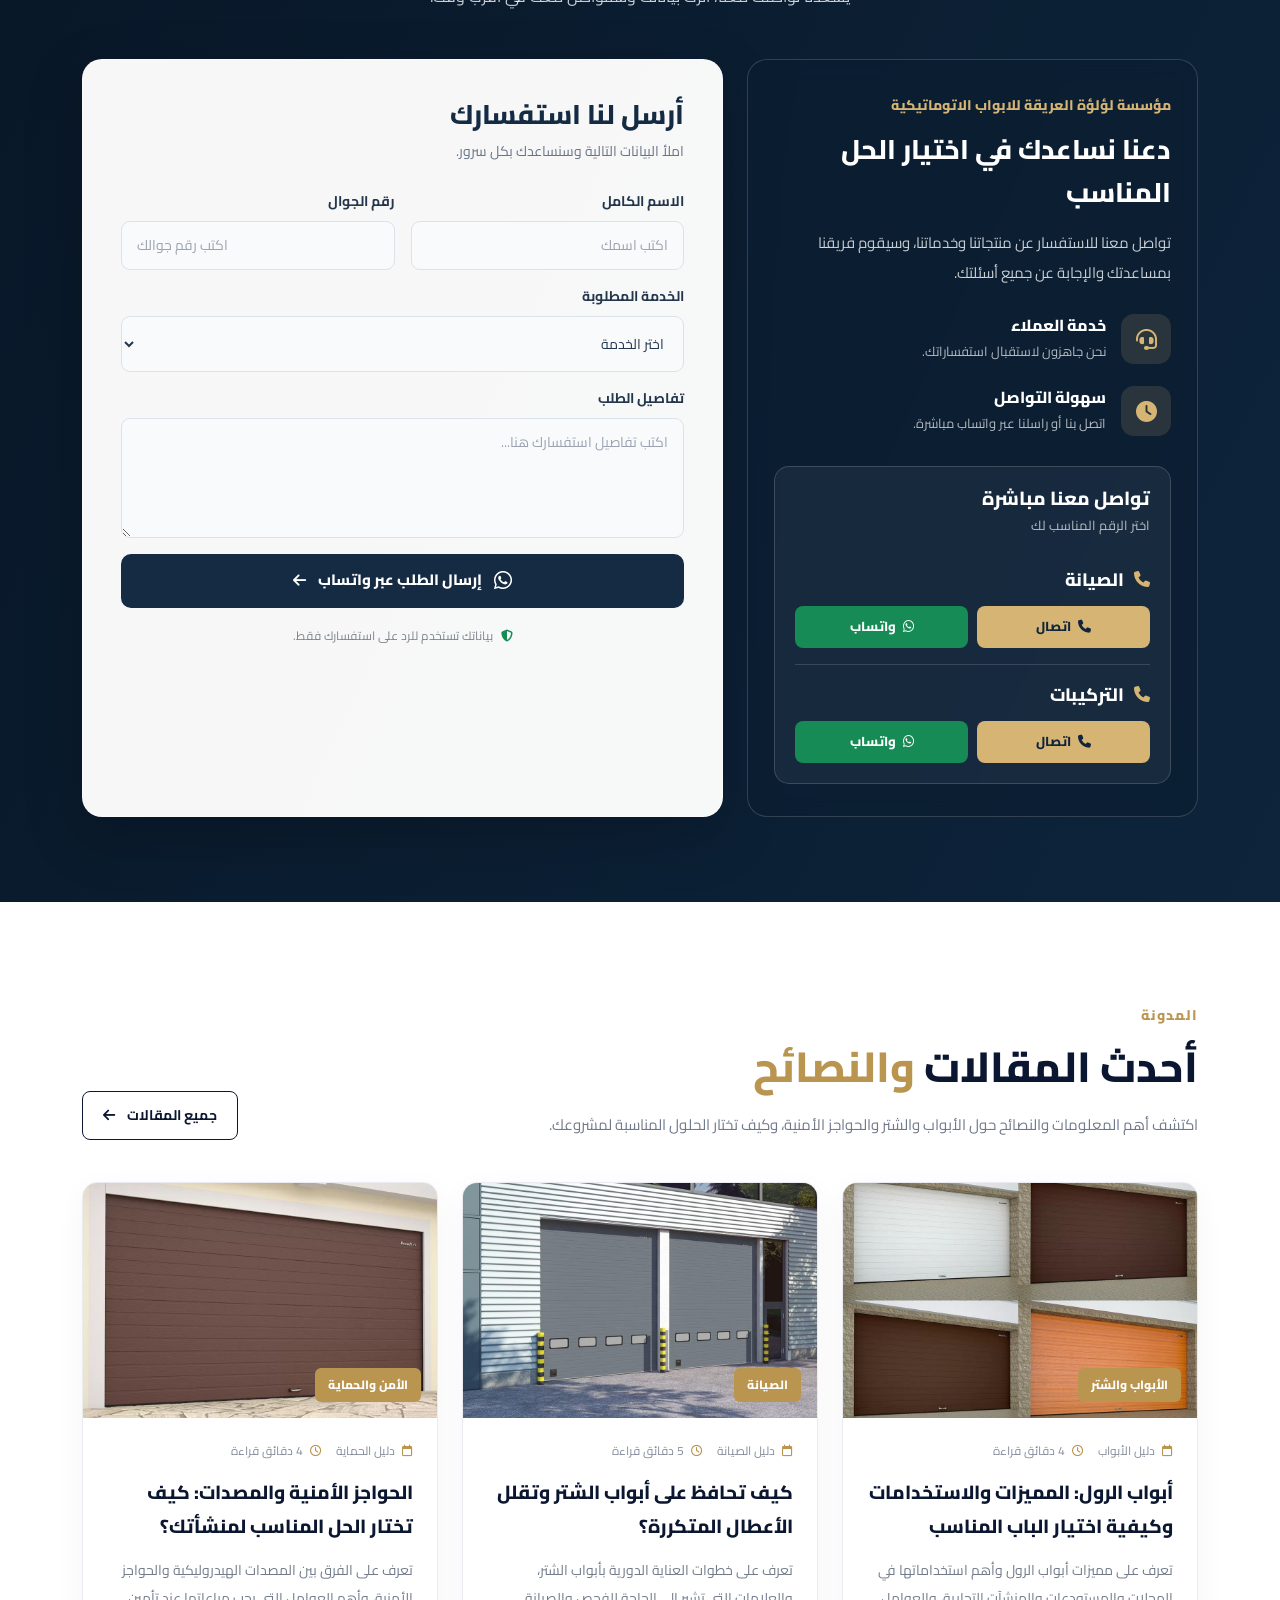
==== commit d487259a: "Update index.html" ====
--- a/index.html
+++ b/index.html
@@ -598,13 +598,13 @@
 
     <div class="section-heading text-center mb-5">
       <span class="ld-faq-light-badge">منتجاتنا</span>
-      <h2>منتجات مؤسسة لؤلؤة العريقة للابواب الاتوماتيكية</h2>
+      <h2>منتجات مؤسسة لؤلؤة العريقة للأبواب الأوتوماتيكية</h2>
       <p>حلول متكاملة للأبواب والنوافذ الأوتوماتيكية بأعلى معايير الجودة.</p>
     </div>
 
     <div class="row g-4">
 
-       <div class="col-lg-6 col-xl-4">
+      <div class="col-lg-6 col-xl-4">
         <div class="product-card h-100">
           <img
             src="images/product-1.jpg"
@@ -616,17 +616,15 @@
             <h3>أبواب الرول</h3>
 
             <p>
-              تعتبر الأبواب الرول من مؤسسة لؤلؤة العريقة للابواب الاتوماتيكية أفضل شركة أبواب أوتوماتيكية،
-              الحل الأفضل والأمثل للاستخدام في الكراجات والمحلات والمستودعات،
-              حيث إنها تتميز بسهولة وسلاسة التشغيل بجانب مظهرها الجمالي
-              والمميز، والذي يتناسب مع البنايات الحديثة وجميع الديكورات
-              والواجهات.
-            </p>
-
-            <p>
-              وتعتبر أبواب الرول من أهم المنتجات التي نقوم بإنتاجها وتصنيعها
-              في مصانعنا، وتعد مؤسستنا من أهم وأفضل المؤسسات المصنعة للأبواب
-              الأوتوماتيكية في المملكة العربية السعودية.
+              تعتبر أبواب الرول من مؤسسة لؤلؤة العريقة للأبواب الأوتوماتيكية
+              الحل الأمثل للاستخدام في الكراجات والمحلات والمستودعات، حيث
+              تتميز بسهولة وسلاسة التشغيل، إلى جانب مظهرها الجمالي الذي
+              يتناسب مع البنايات الحديثة والواجهات المختلفة.
+            </p>
+
+            <p>
+              تُعد أبواب الرول من أهم منتجاتنا، ونوفر خيارات متنوعة تناسب
+              احتياجات العملاء والاستخدامات المختلفة في المملكة العربية السعودية.
             </p>
 
             <details class="product-details">
@@ -634,12 +632,12 @@
 
               <h4>مميزات أبواب الرول</h4>
               <ul>
-                <li>مناسبة لجميع البنايات.</li>
-                <li>مثالية للاستخدام في الكراجات وأبواب الكراج.</li>
-                <li>تناسب المحلات والمستودعات.</li>
-                <li>سهولة الاستخدام اليدوي.</li>
-                <li>رائعة في الاستخدام الأوتوماتيكي والتحكم عن بُعد عن طريق الريموت كنترول.</li>
-                <li>ألوان عصرية وجذابة تناسب جميع الديكورات.</li>
+                <li>مناسبة لمختلف أنواع البنايات.</li>
+                <li>مثالية للكراجات ومواقف السيارات.</li>
+                <li>مناسبة للمحلات التجارية والمستودعات.</li>
+                <li>إمكانية التشغيل اليدوي.</li>
+                <li>تشغيل أوتوماتيكي والتحكم عن بُعد بالريموت كنترول.</li>
+                <li>ألوان عصرية تناسب مختلف الديكورات والواجهات.</li>
               </ul>
             </details>
 
@@ -653,7 +651,7 @@
         </div>
       </div>
 
-       <div class="col-lg-6 col-xl-4">
+      <div class="col-lg-6 col-xl-4">
         <div class="product-card h-100">
           <img
             src="images/product-2.jpg"
@@ -665,21 +663,14 @@
             <h3>أبواب الشتر</h3>
 
             <p>
-              نوفر مجموعة كبيرة ومتنوعة من الشرائح بسماكات مختلفة، والتي
-              تتميز بمواصفات وخصائص عالية الجودة، وتم تصنيعها بدقة عالية
-              في مصانعنا.
-            </p>
-
-            <p>
-              صُممت هذه الشرائح لمقاومة ضغط وسرعة الرياح، ومزودة بمسكات
-              جانبية من أجل سهولة الحركة، وتناسب جميع الاستخدامات، حيث تقوم
-              شركتنا بتصنيع جميع أنواع الشرائح بسماكاتها المختلفة والمميزة
-              والتي تلبي احتياجات العملاء.
-            </p>
-
-            <p>
-              يتم تشغيل هذه الأنواع المختلفة من خلال مجموعة كبيرة ومتميزة
-              من المحركات التي تناسب كل الأغراض والمقاسات المختلفة.
+              نوفر مجموعة متنوعة من شرائح الشتر بسماكات ومواصفات مختلفة،
+              مصنعة بدقة عالية لتلبية متطلبات الاستخدامات التجارية والصناعية.
+            </p>
+
+            <p>
+              صُممت الشرائح لتناسب الاستخدامات المتعددة، مع مسكات جانبية
+              تساعد على سهولة الحركة، وخيارات متنوعة من المحركات التي تتناسب
+              مع مقاسات الأبواب واحتياجات التشغيل.
             </p>
 
             <details class="product-details">
@@ -687,11 +678,12 @@
 
               <h4>مميزات أبواب الشتر</h4>
               <ul>
-                <li>تتحمل الخدمة الشاقة.</li>
-                <li>تحقق أعلى درجات السلامة.</li>
-                <li>تناسب الاستخدام في المولات والمحلات التجارية وصالات العرض.</li>
-                <li>تناسب الاستخدام في المنشآت الصناعية.</li>
-                <li>حل مثالي وممتاز لجميع مقاسات الأبواب الكبيرة.</li>
+                <li>مناسبة للاستخدام المتكرر والخدمة الشاقة.</li>
+                <li>تصميم يراعي متطلبات السلامة.</li>
+                <li>مناسبة للمولات والمحلات التجارية وصالات العرض.</li>
+                <li>خيارات مناسبة للمنشآت الصناعية.</li>
+                <li>حلول لمقاسات الأبواب الكبيرة حسب متطلبات المشروع.</li>
+                <li>خيارات متعددة من المحركات وأنظمة التشغيل.</li>
               </ul>
             </details>
 
@@ -705,7 +697,7 @@
         </div>
       </div>
 
-       <div class="col-lg-6 col-xl-4">
+      <div class="col-lg-6 col-xl-4">
         <div class="product-card h-100">
           <img
             src="images/product-3.jpg"
@@ -717,20 +709,20 @@
             <h3>الأبواب الأمريكية</h3>
 
             <p>
-              تقدم  مؤسسة لؤلؤة العريقة للابواب الاتوماتيكية أبوابًا أمريكية تتميز بالشكل الجمالي الذي يناسب
-              الفلل والمنازل بجميع الديكورات. يتكون الباب من طبقتين من الصاج
-              المدهون إلكتروستاتيك، وبألوان مختلفة وعصرية وبشكل مربعات بارزة.
-            </p>
-
-            <p>
-              تتميز الأبواب بالشكل الجمالي الذي يناسب الفلل والمنازل بجميع
-              الديكورات، والموتور أمريكي الصنع من إنتاج شركة
-              LIFT MASTER.
-            </p>
-
-            <p>
-              أبواب القطع المنزلقة من شركة لؤلؤة تليق بشكل بيتك وتناسب جميع
-              الأذواق والتصميمات العصرية والحديثة.
+              تقدم مؤسسة لؤلؤة العريقة للأبواب الأوتوماتيكية أبوابًا أمريكية
+              بتصميمات أنيقة تناسب الفلل والمنازل والديكورات العصرية.
+              تتكون من طبقتين من الصاج المطلي إلكتروستاتيك، مع ألوان متنوعة
+              وتصميمات مميزة بمربعات بارزة.
+            </p>
+
+            <p>
+              تتوفر خيارات تشغيل أوتوماتيكي باستخدام محركات مناسبة، ومنها
+              محركات LIFTMASTER، لتوفير سهولة الاستخدام والراحة اليومية.
+            </p>
+
+            <p>
+              تمنح الأبواب الأمريكية واجهة أنيقة وعملية، مع خيارات متنوعة
+              من المقاسات والألوان بما يتناسب مع تصميم منزلك.
             </p>
 
             <details class="product-details">
@@ -738,14 +730,13 @@
 
               <h4>مميزات الأبواب الأمريكية</h4>
               <ul>
-                <li>الحماية والأمان.</li>
-                <li>تعطي الكفاءة المطلوبة.</li>
-                <li>تعكس انطباع الأناقة والرقي.</li>
-                <li>متوفرة بمقاسات مختلفة.</li>
-                <li>ألوان مميزة وعصرية.</li>
-                <li>سهولة الاستخدام الأوتوماتيكي واليدوي.</li>
-                <li>التشغيل الأوتوماتيكي عن طريق الريموت كنترول ولوحة التحكم الداخلية.</li>
-                <li>التشغيل اليدوي عن طريق سحب الباب.</li>
+                <li>تصميم أنيق يناسب الفلل والمنازل.</li>
+                <li>مظهر عصري يعزز جمال الواجهة.</li>
+                <li>متوفرة بمقاسات مختلفة حسب احتياجات المشروع.</li>
+                <li>ألوان متعددة تناسب مختلف الأذواق.</li>
+                <li>إمكانية التشغيل الأوتوماتيكي واليدوي.</li>
+                <li>التحكم عن بُعد باستخدام الريموت كنترول.</li>
+                <li>إمكانية التحكم من خلال لوحة داخلية حسب النظام المستخدم.</li>
               </ul>
             </details>
 
@@ -759,7 +750,7 @@
         </div>
       </div>
 
-       <div class="col-lg-6 col-xl-6">
+      <div class="col-lg-6 col-xl-4">
         <div class="product-card h-100">
           <img
             src="images/product-4.jpg"
@@ -772,21 +763,17 @@
 
             <h4>الأبواب المفصلية</h4>
             <p>
-              تقدم مؤسستنا مجموعة مميزة ومتنوعة من الأجهزة الخاصة بالأبواب
-              المفصلية، والمستوردة من شركة (BFT)  وشركة
-              (Somfy)  والتي تتميز بصغر الحجم حيث لا تشغل حيزًا
-              كبيرًا في التركيب، وتناسب مقاسات كثيرة وأوزانًا مختلفة.
-              كما تتميز الأجهزة بسهولة التركيب والقدرة على العمل في الظروف
-              البيئية المتغيرة.
+              نوفر أجهزة تشغيل للأبواب المفصلية من علامات تجارية متخصصة،
+              منها BFT وSomfy، مع خيارات متعددة تناسب أوزان الأبواب
+              ومقاساتها المختلفة. وتتميز هذه الأجهزة بتصميم عملي يساعد
+              على سهولة التركيب والاستفادة من المساحة المتاحة.
             </p>
 
             <h4>الأبواب السحابة الجانبية</h4>
             <p>
-              تقدم مؤسستنا أجهزة مميزة ومتنوعة خاصة بالأبواب السحابة
-              الجانبية، والمستوردة من شركة (FAAC)  
-               . وتتميز الأجهزة بسهولة التركيب والخدمة
-              الشاقة، وتناسب جميع الاستخدامات والمقاسات المختلفة وفي
-              ظروف بيئية متغيرة.
+              نوفر أنظمة تشغيل للأبواب السحابة الجانبية، ومنها أنظمة FAAC،
+              لتلبية احتياجات المداخل المختلفة. وتتوافر حلول تناسب المقاسات
+              والاستخدامات المتعددة وفقًا لمتطلبات كل مشروع.
             </p>
 
             <a href="https://wa.me/201228602122"
@@ -799,7 +786,7 @@
         </div>
       </div>
 
-       <div class="col-lg-6 col-xl-6">
+      <div class="col-lg-6 col-xl-4">
         <div class="product-card h-100">
           <img
             src="images/product-5.jpg"
@@ -811,21 +798,20 @@
             <h3>نوافذ الشتر</h3>
 
             <p>
-              تتمتع مؤسستنا بمنتج نوافذ الشتر التي تتميز بأقصى درجات
-              الخصوصية والراحة والأمان والشكل الجمالي، بما يتناسب مع جميع
-              الديكورات والبنايات الحديثة وواجهات المنازل، ولمزيد من الهدوء.
-            </p>
-
-            <p>
-              تقدم مؤسستنا أيضًا نوافذ الشتر المصنعة من أجود أنواع الألومنيوم
-              والمتوفرة بألوان متنوعة تناسب جميع الأذواق، وتناسب حالات الطقس
-              المتغيرة من ارتفاع درجات الحرارة أو الغبار والأتربة.
-            </p>
-
-            <p>
-              تساعد نوافذ الشتر على الحفاظ على درجات الحرارة المناسبة داخل
-              الغرفة، والتقليل من الضجيج والإزعاج الخارجي، والتحكم في
-              الإضاءة والحماية من الحشرات.
+              توفر نوافذ الشتر مستويات مميزة من الخصوصية والراحة، مع تصميم
+              عملي يتناسب مع واجهات المنازل والبنايات الحديثة.
+            </p>
+
+            <p>
+              نقدم نوافذ شتر مصنعة من الألومنيوم بخيارات متنوعة من الألوان،
+              لتناسب مختلف الأذواق وتساعد على التعامل مع الظروف الجوية
+              مثل الحرارة والغبار والأتربة.
+            </p>
+
+            <p>
+              تساعد نوافذ الشتر على التحكم في الإضاءة والخصوصية، وتقليل
+              الضوضاء الخارجية، وتحسين الراحة داخل الغرف، مع خيارات تشغيل
+              يدوية وأوتوماتيكية حسب النظام المختار.
             </p>
 
             <details class="product-details">
@@ -833,15 +819,14 @@
 
               <h4>مميزات نوافذ الشتر</h4>
               <ul>
-                <li>تخفيض استهلاك الطاقة.</li>
-                <li>الحماية من الطقس المتغير.</li>
-                <li>الخصوصية العالية.</li>
-                <li>درجات أمان وحماية عالية.</li>
-                <li>الحماية من الغبار والأتربة والأمطار.</li>
-                <li>التحكم الكامل في درجات الإضاءة داخل الغرفة.</li>
-                <li>سهولة الاستخدام عن طريق الريموت كنترول أو المفتاح اللاسلكي أو مفتاح الجدار.</li>
-                <li>الاستخدام اليدوي عن طريق الهاندل (الذراع).</li>
-                <li>خيارات متعددة من الألوان لتناسب جميع الأذواق.</li>
+                <li>المساعدة على تقليل اكتساب الحرارة داخل الغرف.</li>
+                <li>الحماية من الظروف الجوية والغبار والأتربة.</li>
+                <li>توفير الخصوصية والتحكم في الإضاءة.</li>
+                <li>المساعدة على تقليل الضوضاء الخارجية.</li>
+                <li>تصميم عملي يناسب المنازل والواجهات الحديثة.</li>
+                <li>خيارات تشغيل بالريموت كنترول أو المفتاح الجداري حسب النظام.</li>
+                <li>إمكانية التشغيل اليدوي في الأنظمة المناسبة.</li>
+                <li>خيارات متعددة من الألوان والتصميمات.</li>
               </ul>
             </details>
 
@@ -855,12 +840,379 @@
         </div>
       </div>
 
+      <div class="col-lg-6 col-xl-4">
+        <div class="product-card h-100">
+          <img
+            src="images/product-6.png"
+            alt="أذرع مواقف السيارات وحواجز البوابات الآلية من Nice"
+            class="product-image"
+            loading="lazy">
+
+          <div class="product-content">
+            <h3>أذرع مواقف السيارات وحواجز البوابات الآلية</h3>
+
+            <p>
+              توفر مؤسسة لؤلؤة العريقة للأبواب الأوتوماتيكية أذرع مواقف
+              السيارات، المعروفة باسم البوم بارير (Boom Barrier)، وهي أجهزة
+              كهروميكانيكية تُستخدم لتنظيم حركة دخول وخروج المركبات والتحكم
+              في الوصول إلى المواقف الخاصة والتجارية والمجمعات السكنية.
+            </p>
+
+            <p>
+              تتوفر هذه الأنظمة بالعلامة التجارية Nice، مع خيارات متنوعة
+              للتحكم والتشغيل بما يناسب طبيعة الموقع ومتطلبات تنظيم الدخول
+              والخروج.
+            </p>
+
+            <details class="product-details">
+              <summary>اقرأ التفاصيل والمميزات</summary>
+
+              <h4>مكونات النظام وطرق التحكم</h4>
+              <ul>
+                <li>
+                  <strong>الذراع:</strong>
+                  الجزء المتحرك الأفقي، بأطوال تتراوح من 3 إلى 8 أمتار
+                  وفقًا للموديل ومتطلبات الموقع.
+                </li>
+                <li>
+                  <strong>المفتاح الضاغط:</strong>
+                  للتحكم في فتح الذراع وإغلاقه من نقطة تشغيل مخصصة.
+                </li>
+                <li>
+                  <strong>الريموت كنترول:</strong>
+                  للتحكم عن بُعد في حركة الحاجز.
+                </li>
+                <li>
+                  <strong>الحساس الأرضي:</strong>
+                  للمساعدة في اكتشاف المركبات وتنظيم حركة المرور حسب
+                  تجهيزات النظام.
+                </li>
+                <li>
+                  <strong>قارئ الكروت:</strong>
+                  لتنظيم الدخول للمستخدمين المصرح لهم عند ربطه بنظام
+                  التحكم المناسب.
+                </li>
+              </ul>
+
+              <h4>مميزات أذرع مواقف السيارات</h4>
+              <ul>
+                <li>تنظيم دخول وخروج المركبات في المواقف.</li>
+                <li>مناسبة للمجمعات السكنية والمباني التجارية.</li>
+                <li>خيارات متعددة لأطوال الأذرع حسب عرض المدخل.</li>
+                <li>دعم وسائل تحكم مختلفة وفقًا للتجهيزات.</li>
+                <li>إمكانية التكامل مع أنظمة الدخول والتحكم في الوصول.</li>
+                <li>متوفرة بخيارات من العلامة التجارية Nice.</li>
+              </ul>
+            </details>
+
+            <a href="https://wa.me/201228602122"
+               class="btn product-btn whatsapp-product"
+               data-product="أذرع مواقف السيارات وحواجز البوابات الآلية Nice">
+              <i class="fab fa-whatsapp"></i>
+              اطلب المنتج
+            </a>
+          </div>
+        </div>
+      </div>
+
     </div>
   </div>
 </section>
 
-
-
+<section class="ld-auto-doors" id="automatic-doors" dir="rtl">
+    <div class="ld-auto-bg-shape ld-auto-shape-one"></div>
+    <div class="ld-auto-bg-shape ld-auto-shape-two"></div>
+
+    <div class="container position-relative">
+        <div class="row align-items-center g-5 mb-5">
+            <div class="col-lg-6">
+                <div class="ld-auto-visual ld-reveal">
+                    <div class="ld-auto-image-wrap">
+                        <img
+                            src="images/automatic-doors.jpg"
+                            alt="الأبواب الزجاجية الأوتوماتيكية من لؤلؤة"
+                            class="ld-auto-main-image"
+                            loading="lazy">
+
+                        <div class="ld-auto-image-overlay"></div>
+
+                        <div class="ld-auto-image-label">
+                            <span class="ld-auto-label-icon">
+                                <i class="fas fa-door-open"></i>
+                            </span>
+                            <div>
+                                <strong>مداخل أكثر ذكاءً</strong>
+                                <span>تصميم عصري وأداء موثوق</span>
+                            </div>
+                        </div>
+
+                        <div class="ld-auto-floating-icon">
+                            <i class="fas fa-microchip"></i>
+                        </div>
+                    </div>
+
+                    <div class="ld-auto-mini-card">
+                        <div class="ld-auto-mini-icon">
+                            <i class="fas fa-shield-alt"></i>
+                        </div>
+                        <div>
+                            <strong>الأمان أولويتنا</strong>
+                            <span>حلول مصممة لراحة المستخدم</span>
+                        </div>
+                        <i class="fas fa-check-circle ld-auto-check"></i>
+                    </div>
+                </div>
+            </div>
+
+            <div class="col-lg-6">
+                <div class="ld-auto-content ld-reveal">
+                    <span class="ld-auto-eyebrow">
+                        <span></span>
+                        حلول الدخول الذكي
+                    </span>
+
+                    <h2 class="ld-auto-title">
+                        أبواب أوتوماتيكية
+                        <span>تواكب تطور منشأتك</span>
+                    </h2>
+
+                    <p class="ld-auto-description">
+                        في لؤلؤة، نوفر أحدث أنظمة الأبواب الأوتوماتيكية التي
+                        تمنح منشأتك لمسة من الحداثة والاحترافية. نجمع بين
+                        التصميم الأنيق والتقنيات الذكية لنقدم حلول دخول عملية
+                        تناسب المكاتب والفنادق والمراكز التجارية والمنشآت المختلفة.
+                    </p>
+
+                    <p class="ld-auto-description">
+                        نصمم حلولنا وفق طبيعة الموقع وكثافة الاستخدام، مع مراعاة
+                        متطلبات التشغيل والظروف المناخية في الرياض، لضمان أداء
+                        موثوق وتجربة دخول أكثر راحة وسلاسة.
+                    </p>
+
+                    <div class="ld-auto-highlights">
+                        <div class="ld-auto-highlight">
+                            <i class="fas fa-check"></i>
+                            <span>تقنيات استشعار ذكية</span>
+                        </div>
+                        <div class="ld-auto-highlight">
+                            <i class="fas fa-check"></i>
+                            <span>تصميمات عصرية وأنيقة</span>
+                        </div>
+                        <div class="ld-auto-highlight">
+                            <i class="fas fa-check"></i>
+                            <span>تركيب وصيانة متخصصة</span>
+                        </div>
+                        <div class="ld-auto-highlight">
+                            <i class="fas fa-check"></i>
+                            <span>خيارات تشغيل مرنة</span>
+                        </div>
+                    </div>
+
+                    <a href="#contact" class="ld-auto-main-btn">
+                        اطلب استشارة الآن
+                        <i class="fas fa-arrow-left"></i>
+                    </a>
+                </div>
+            </div>
+        </div>
+
+        <div class="ld-auto-features-section">
+            <div class="ld-auto-section-heading text-center ld-reveal">
+                <span class="ld-auto-eyebrow justify-content-center">
+                    <span></span>
+                    جودة تبدأ من التفاصيل
+                </span>
+
+                <h2>
+                    مميزات الأبواب الأوتوماتيكية
+                    <span>لدى لؤلؤة</span>
+                </h2>
+
+                <p>
+                    تقنيات متطورة وتفاصيل مدروسة تمنحك تجربة استخدام تجمع بين
+                    الراحة والأمان والمظهر الاحترافي.
+                </p>
+            </div>
+
+            <div class="row g-4 ld-auto-feature-grid">
+
+                <div class="col-sm-6 col-lg-4">
+                    <article class="ld-auto-feature-card ld-reveal">
+                        <div class="ld-auto-feature-top">
+                            <div class="ld-auto-feature-icon">
+                                <i class="fas fa-wave-square"></i>
+                            </div>
+                            <span class="ld-auto-feature-number">01</span>
+                        </div>
+
+                        <h3>حساسات استشعار دقيقة</h3>
+
+                        <p>
+                            أنظمة استشعار ذكية تساعد على اكتشاف الحركة والاستجابة
+                            لها بسرعة، لتسهيل دخول الزوار وخروجهم بسلاسة، وفق
+                            إعدادات النظام المستخدم.
+                        </p>
+
+                        <div class="ld-auto-feature-line"></div>
+                    </article>
+                </div>
+
+                <div class="col-sm-6 col-lg-4">
+                    <article class="ld-auto-feature-card ld-reveal">
+                        <div class="ld-auto-feature-top">
+                            <div class="ld-auto-feature-icon">
+                                <i class="fas fa-volume-mute"></i>
+                            </div>
+                            <span class="ld-auto-feature-number">02</span>
+                        </div>
+
+                        <h3>محركات هادئة وعملية</h3>
+
+                        <p>
+                            نوفر أنظمة تشغيل بمحركات عالية الجودة، مع خيارات من
+                            علامات تجارية عالمية، لتوفير حركة سلسة ومستوى ضوضاء
+                            منخفض وعمر تشغيلي مناسب لطبيعة الاستخدام.
+                        </p>
+
+                        <div class="ld-auto-feature-line"></div>
+                    </article>
+                </div>
+
+                <div class="col-sm-6 col-lg-4">
+                    <article class="ld-auto-feature-card ld-reveal">
+                        <div class="ld-auto-feature-top">
+                            <div class="ld-auto-feature-icon">
+                                <i class="fas fa-shield-alt"></i>
+                            </div>
+                            <span class="ld-auto-feature-number">03</span>
+                        </div>
+
+                        <h3>أنظمة أمان متكاملة</h3>
+
+                        <p>
+                            إمكانية توفير خصائص اكتشاف العوائق والارتداد التلقائي
+                            بحسب النظام، مع خيارات للربط بأنظمة الحريق والتحكم
+                            في الدخول عند توافق التجهيزات.
+                        </p>
+
+                        <div class="ld-auto-feature-line"></div>
+                    </article>
+                </div>
+
+                <div class="col-sm-6 col-lg-4">
+                    <article class="ld-auto-feature-card ld-reveal">
+                        <div class="ld-auto-feature-top">
+                            <div class="ld-auto-feature-icon">
+                                <i class="fas fa-gem"></i>
+                            </div>
+                            <span class="ld-auto-feature-number">04</span>
+                        </div>
+
+                        <h3>زجاج سيكوريت فاخر</h3>
+
+                        <p>
+                            خيارات من الزجاج المقسّى بسماكات 10 ملم أو 12 ملم،
+                            شفاف أو ملون حسب التصميم المطلوب ومواصفات المشروع
+                            ومتطلبات السلامة.
+                        </p>
+
+                        <div class="ld-auto-feature-line"></div>
+                    </article>
+                </div>
+
+                <div class="col-sm-6 col-lg-4">
+                    <article class="ld-auto-feature-card ld-reveal">
+                        <div class="ld-auto-feature-top">
+                            <div class="ld-auto-feature-icon">
+                                <i class="fas fa-sliders-h"></i>
+                            </div>
+                            <span class="ld-auto-feature-number">05</span>
+                        </div>
+
+                        <h3>برمجة تناسب احتياجاتك</h3>
+
+                        <p>
+                            إمكانية ضبط سرعة الفتح والإغلاق واختيار وضعيات
+                            التشغيل المناسبة، مثل الدخول فقط أو الخروج فقط
+                            أو الإغلاق، بحسب إمكانيات وحدة التحكم.
+                        </p>
+
+                        <div class="ld-auto-feature-line"></div>
+                    </article>
+                </div>
+
+                <div class="col-sm-6 col-lg-4">
+                    <article class="ld-auto-feature-card ld-reveal">
+                        <div class="ld-auto-feature-top">
+                            <div class="ld-auto-feature-icon">
+                                <i class="fas fa-tools"></i>
+                            </div>
+                            <span class="ld-auto-feature-number">06</span>
+                        </div>
+
+                        <h3>تركيب وصيانة متخصصة</h3>
+
+                        <p>
+                            نساعدك في اختيار النظام المناسب، مع خدمات التركيب
+                            والصيانة وتوفير قطع الغيار الأصلية بحسب العلامة
+                            التجارية وتوافر القطع واحتياجات المشروع.
+                        </p>
+
+                        <div class="ld-auto-feature-line"></div>
+                    </article>
+                </div>
+
+            </div>
+        </div>
+
+        <div class="ld-auto-why ld-reveal">
+            <div class="ld-auto-why-pattern"></div>
+
+            <div class="row align-items-center g-4 position-relative">
+                <div class="col-lg-8">
+                    <span class="ld-auto-why-label">
+                        <i class="fas fa-star"></i>
+                        لماذا تختار لؤلؤة؟
+                    </span>
+
+                    <h2>
+                        مدخل يعكس احترافية
+                        <span>منشأتك من اللحظة الأولى</span>
+                    </h2>
+
+                    <p>
+                        نحرص في لؤلؤة على تقديم حلول متكاملة تبدأ من فهم
+                        احتياجات منشأتك واختيار النظام المناسب، وتمتد إلى
+                        التركيب الاحترافي وخدمات الصيانة، لنساعدك على الحفاظ
+                        على كفاءة التشغيل وجمال المداخل.
+                    </p>
+
+                    <div class="ld-auto-why-points">
+                        <span>
+                            <i class="fas fa-check-circle"></i>
+                            حلول حسب احتياجات المشروع
+                        </span>
+                        <span>
+                            <i class="fas fa-check-circle"></i>
+                            عناية بالتفاصيل وجودة التركيب
+                        </span>
+                        <span>
+                            <i class="fas fa-check-circle"></i>
+                            دعم فني وخدمات صيانة
+                        </span>
+                    </div>
+                </div>
+
+                <div class="col-lg-4 text-lg-start">
+                    <a href="#contact" class="ld-auto-why-btn">
+                        تواصل مع فريقنا
+                        <i class="fas fa-arrow-left"></i>
+                    </a>
+                </div>
+            </div>
+        </div>
+    </div>
+</section>
  <div class="wa-overlay" id="waModal">
   <div class="wa-modal" dir="rtl">
     <button class="wa-close" id="waClose" aria-label="إغلاق">
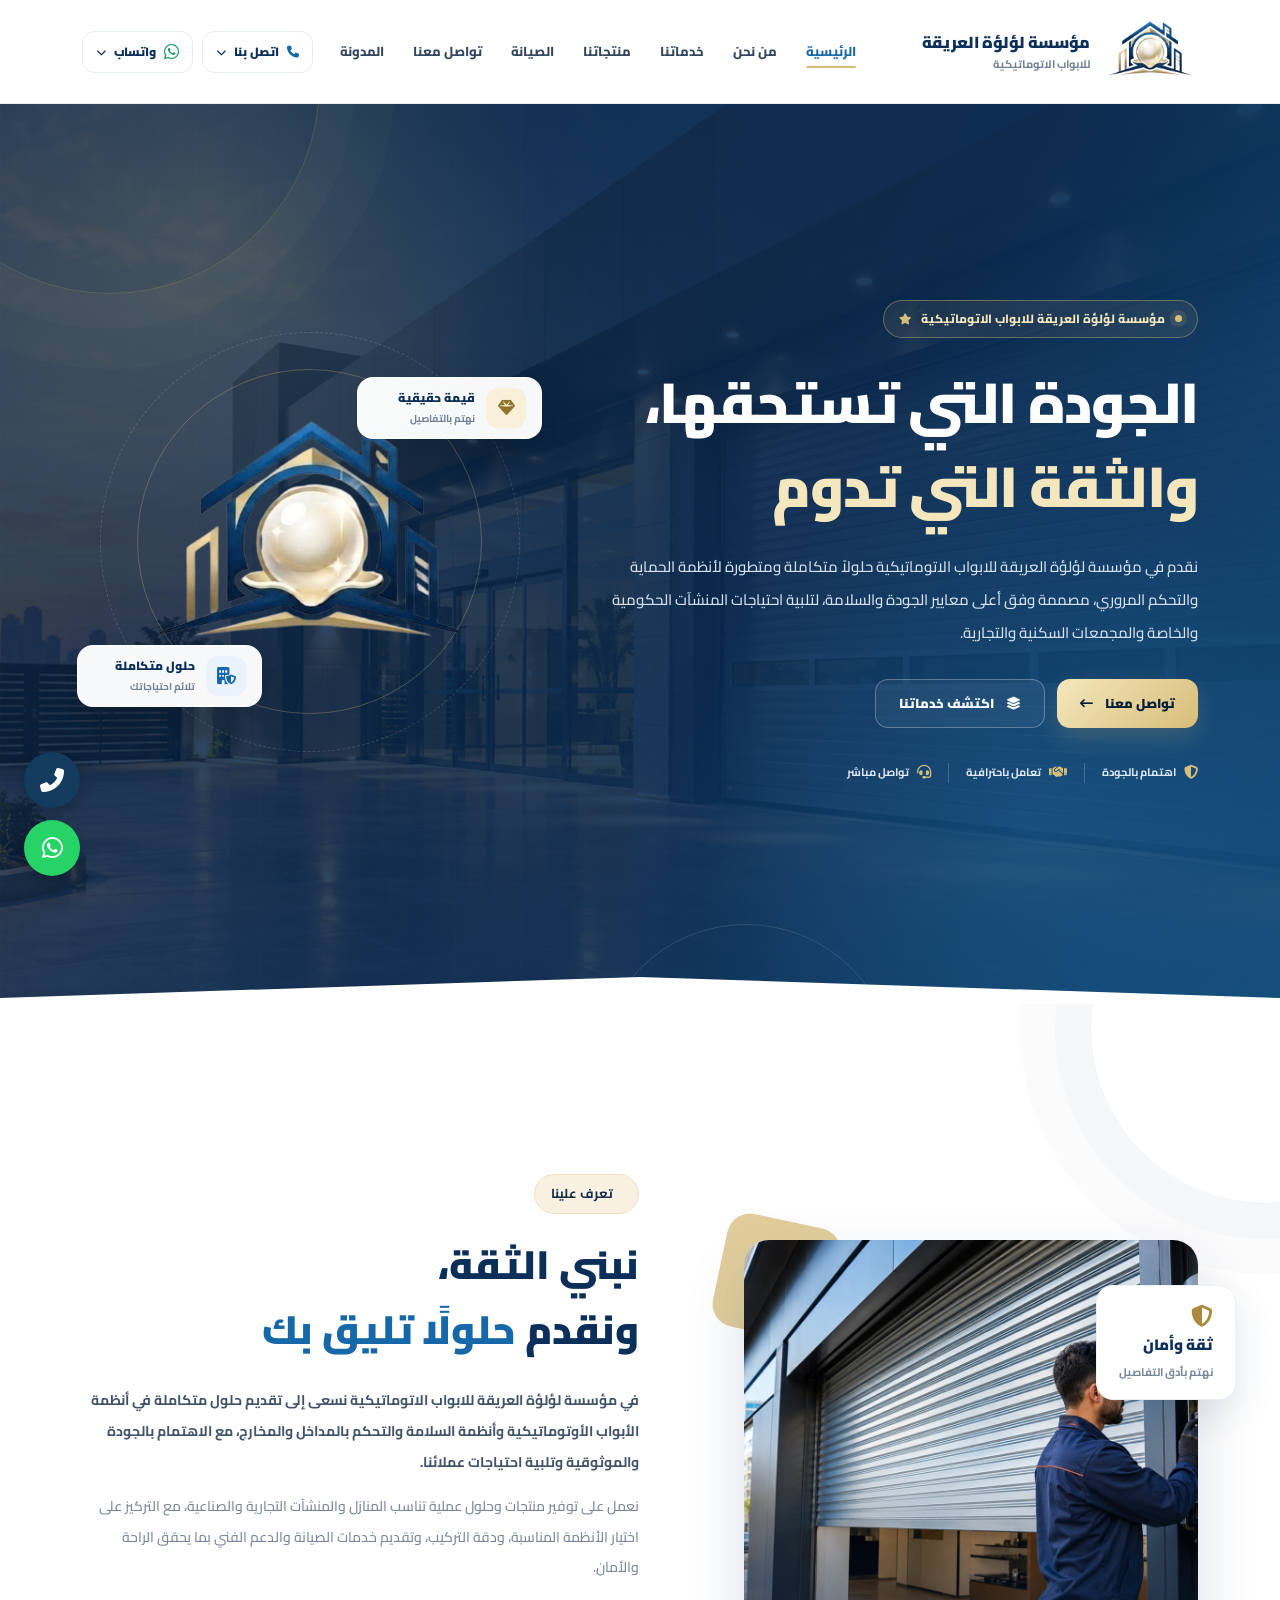
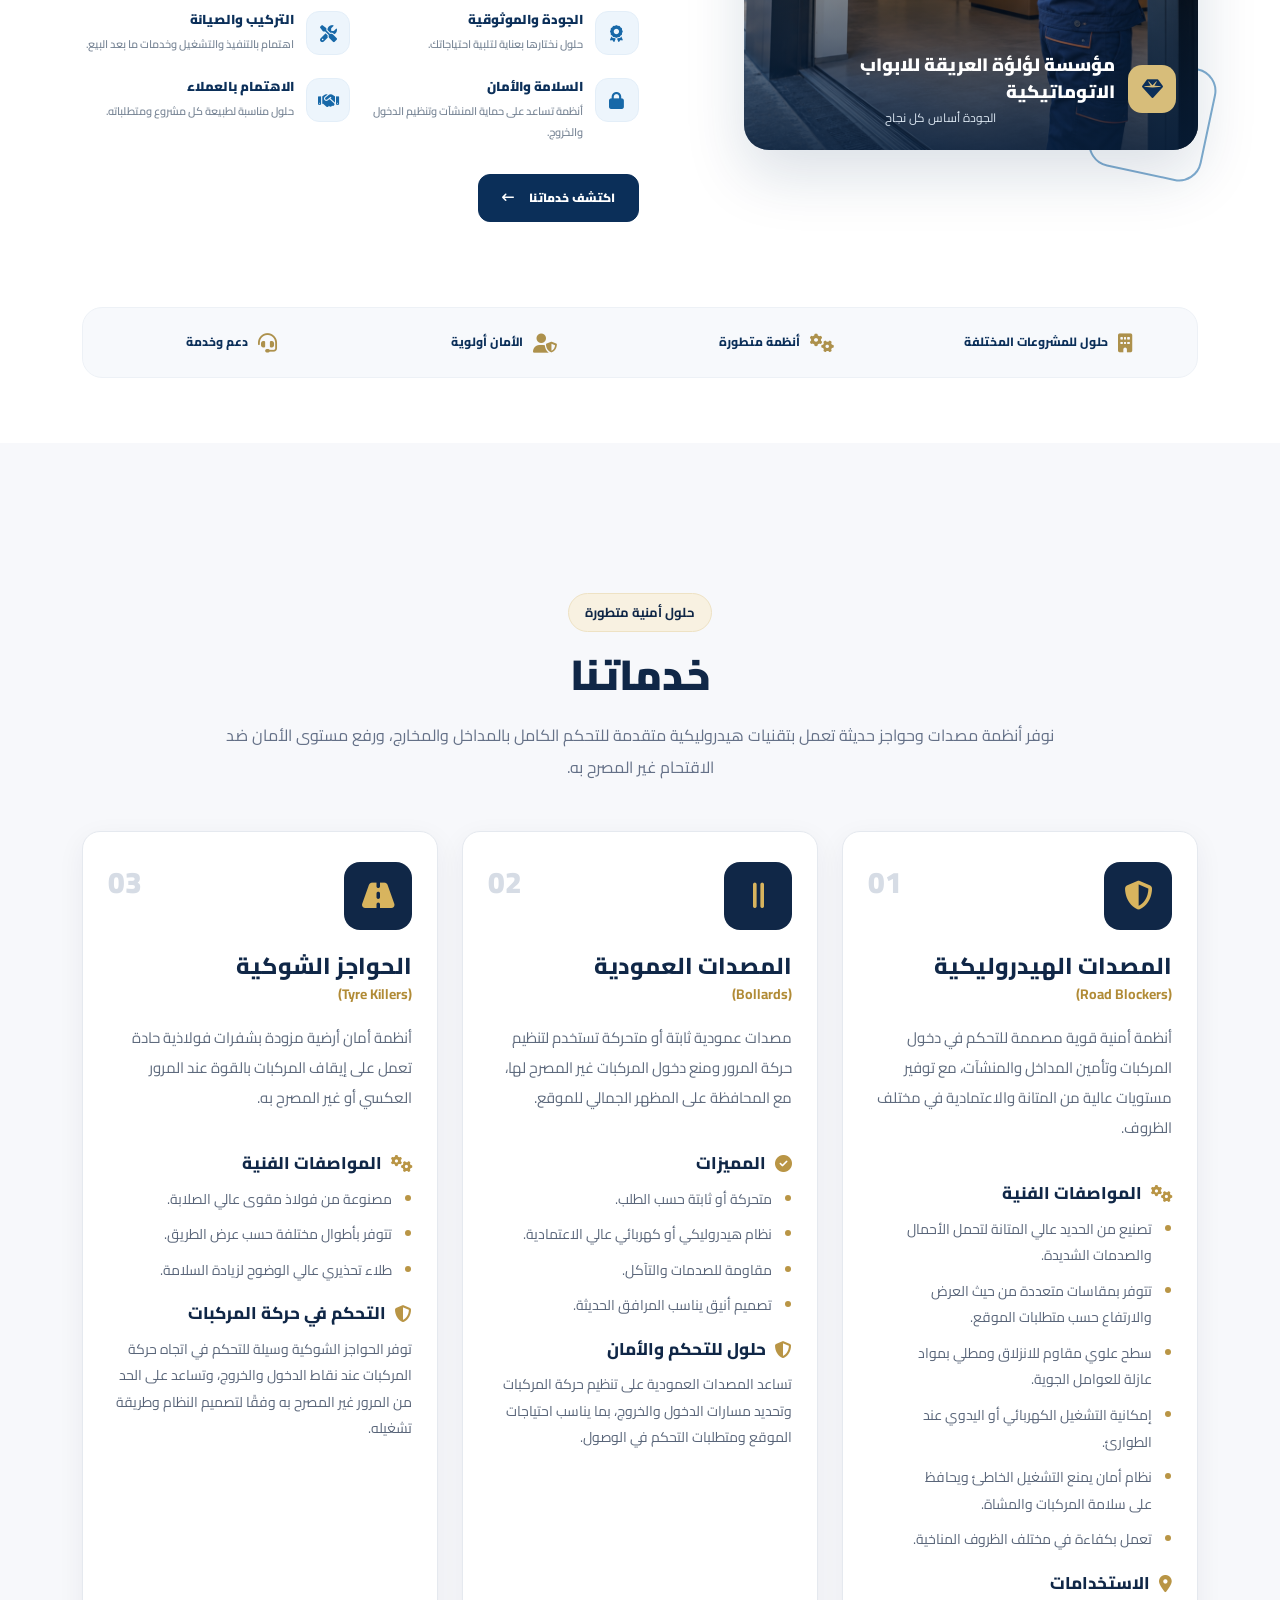
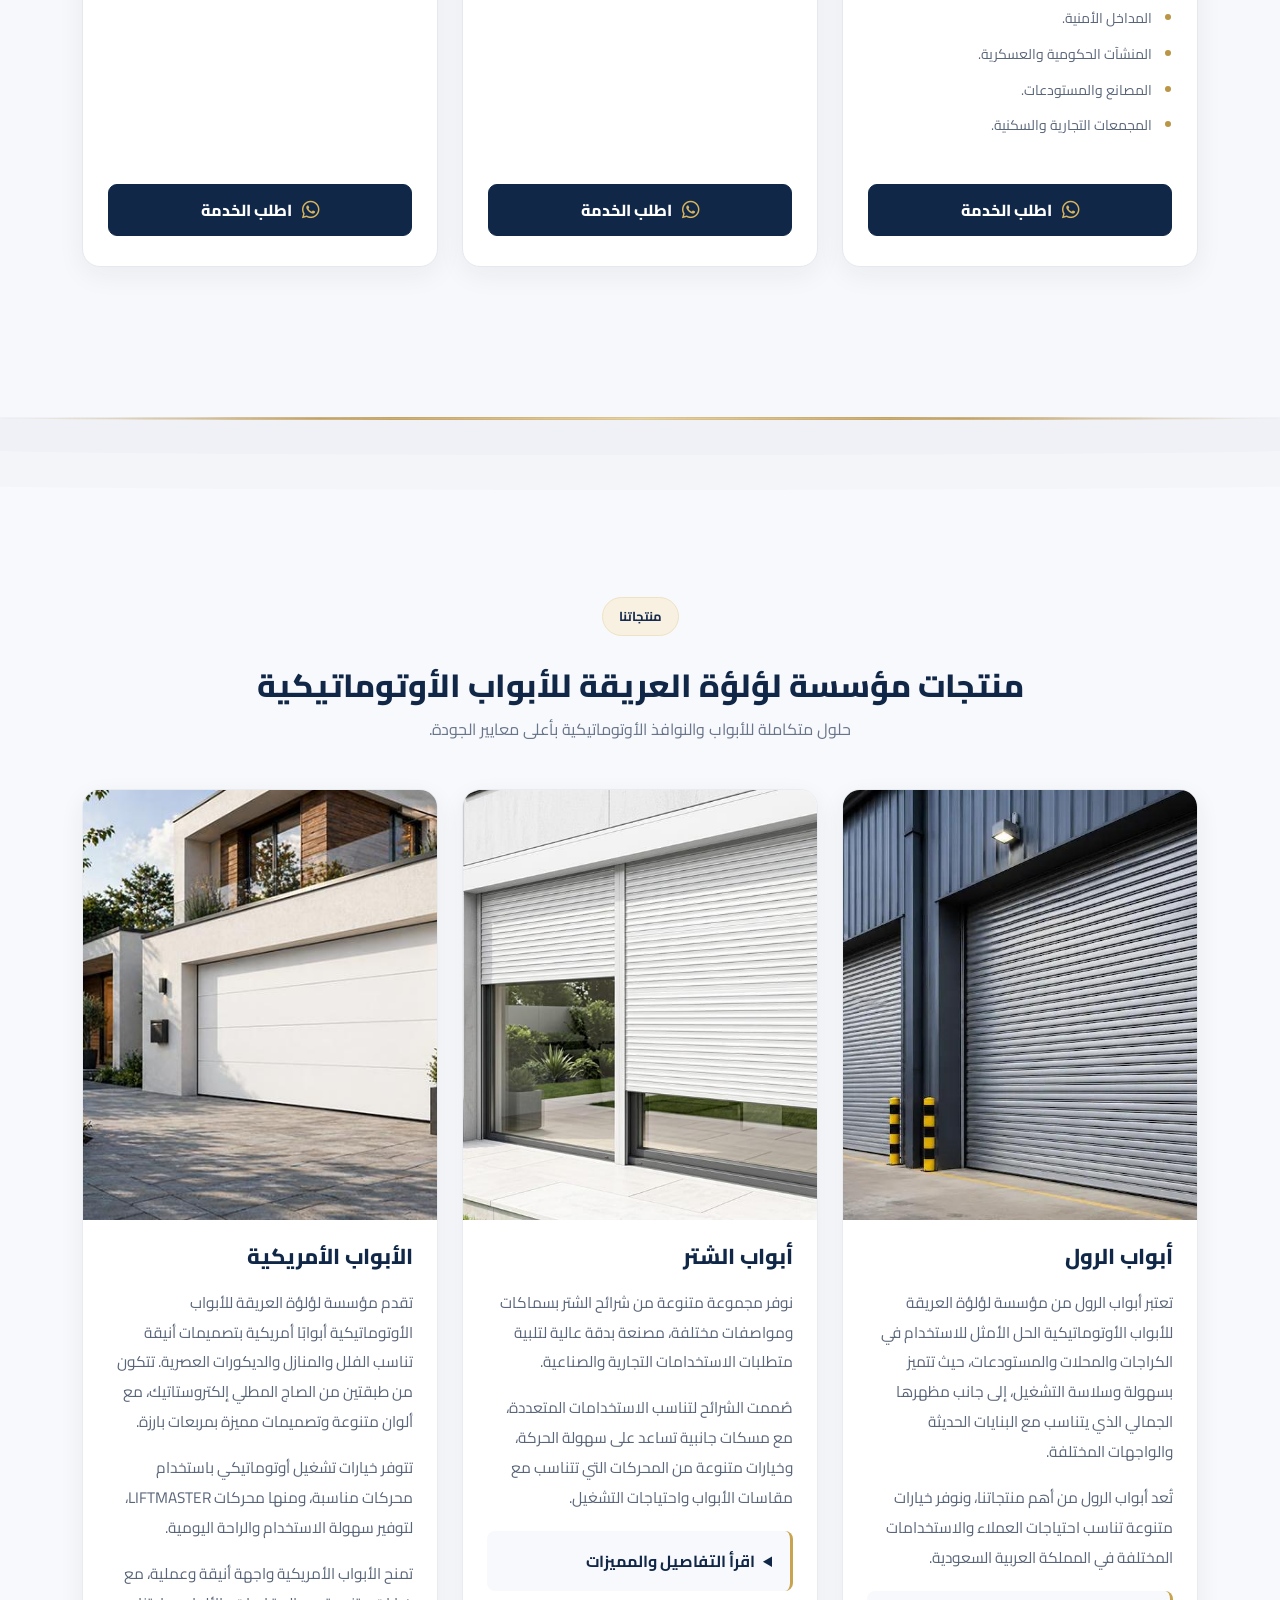
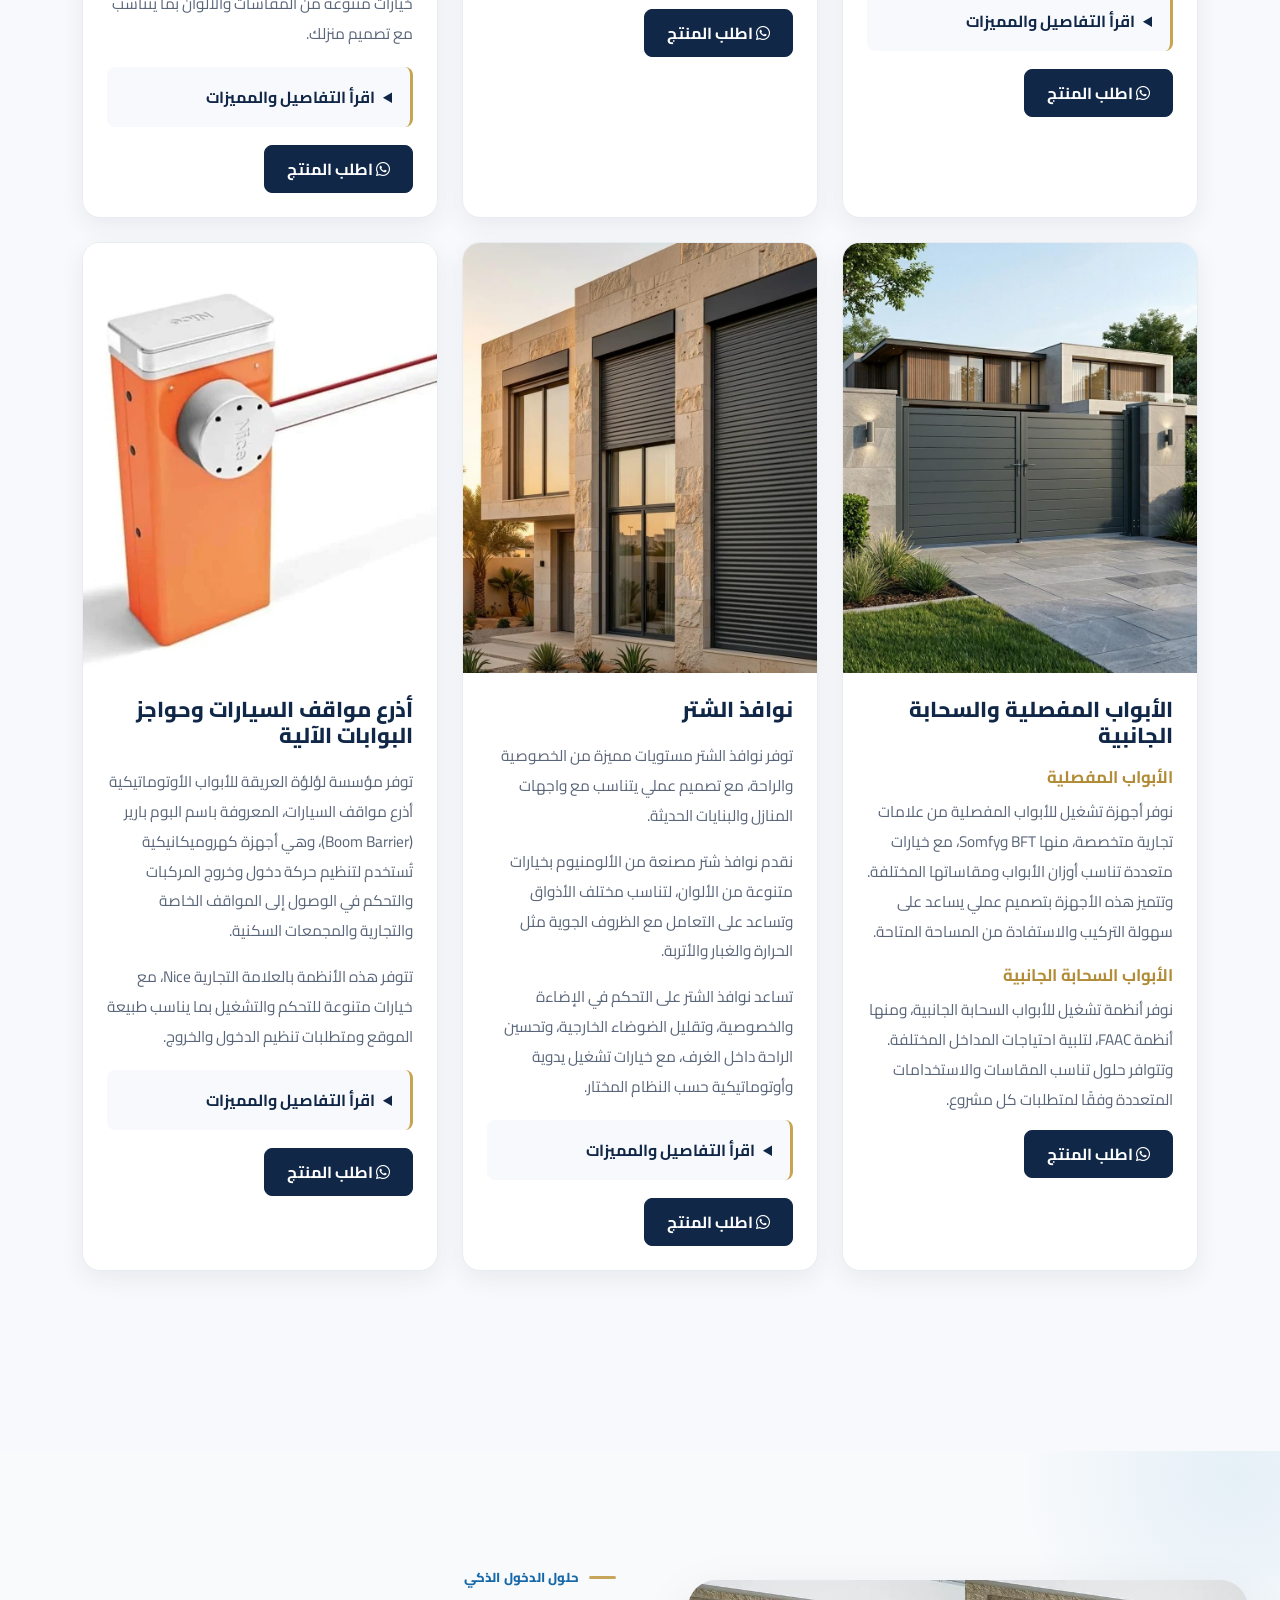
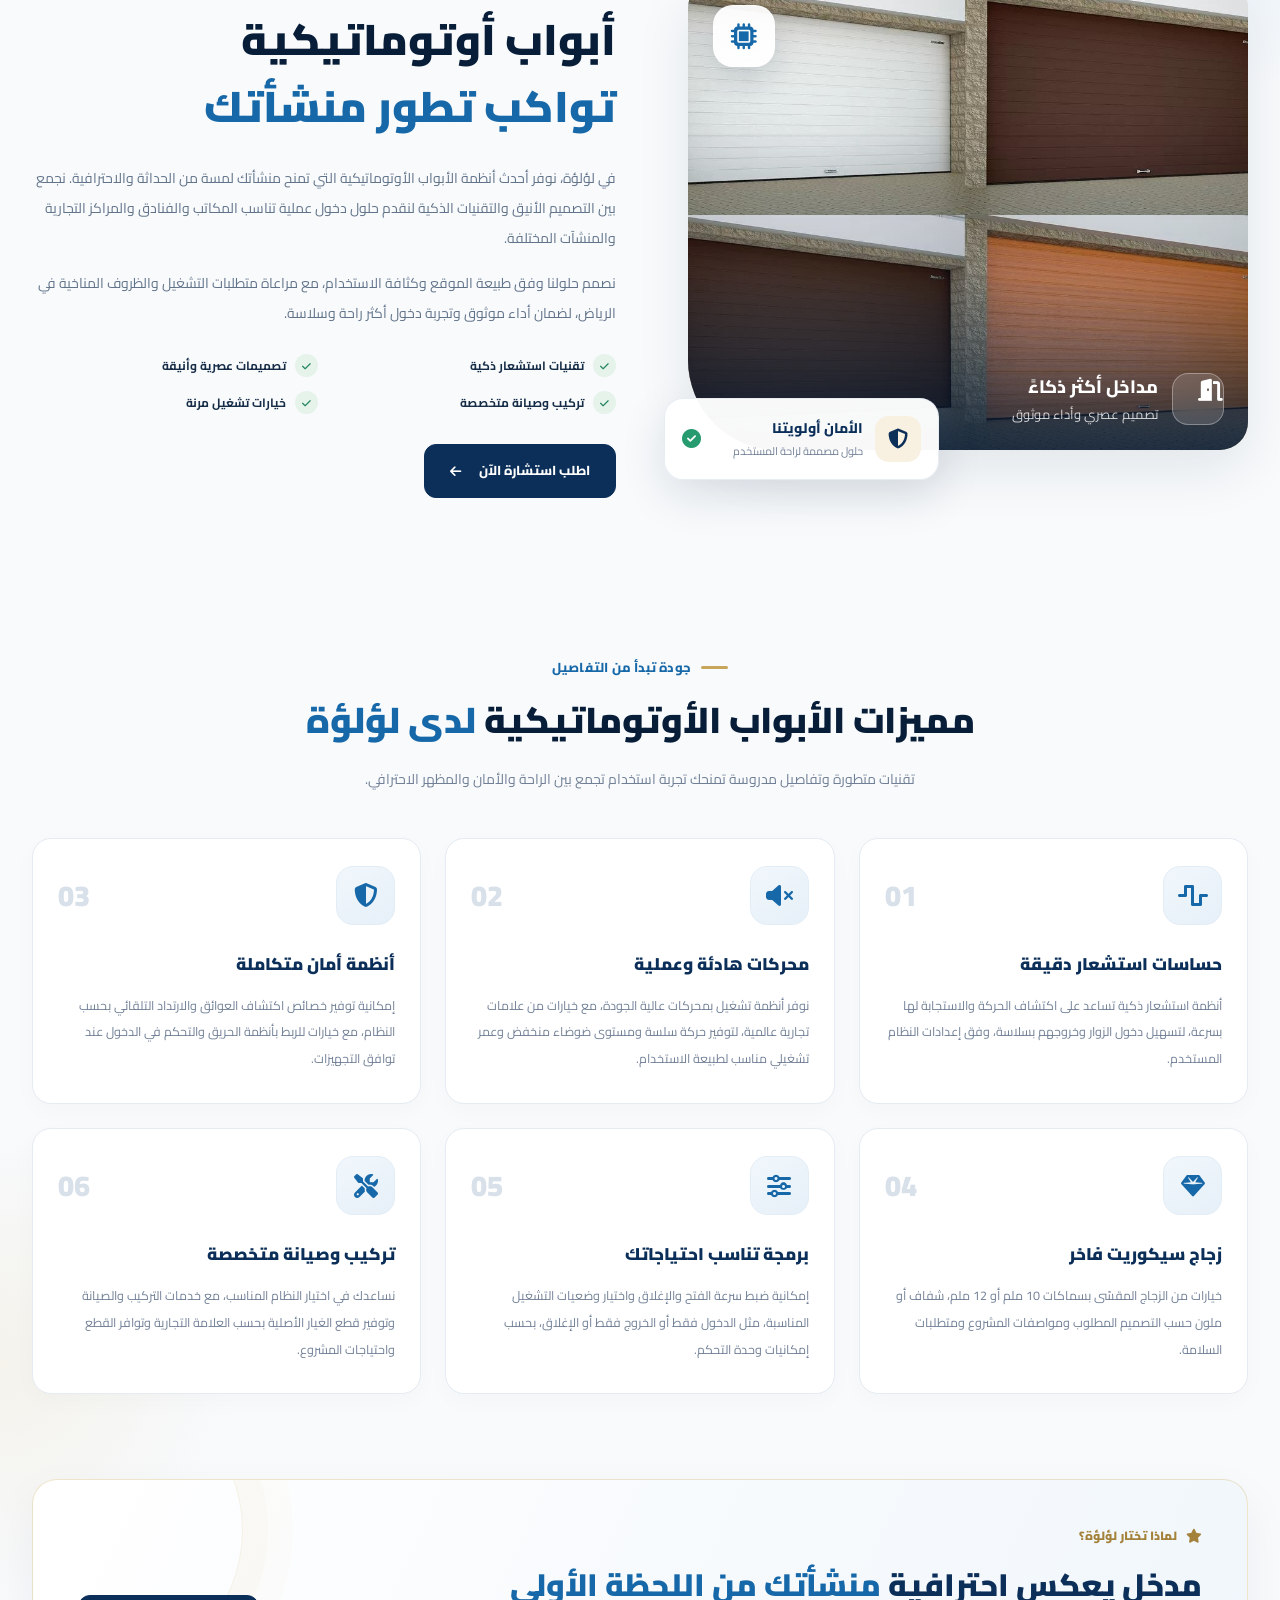
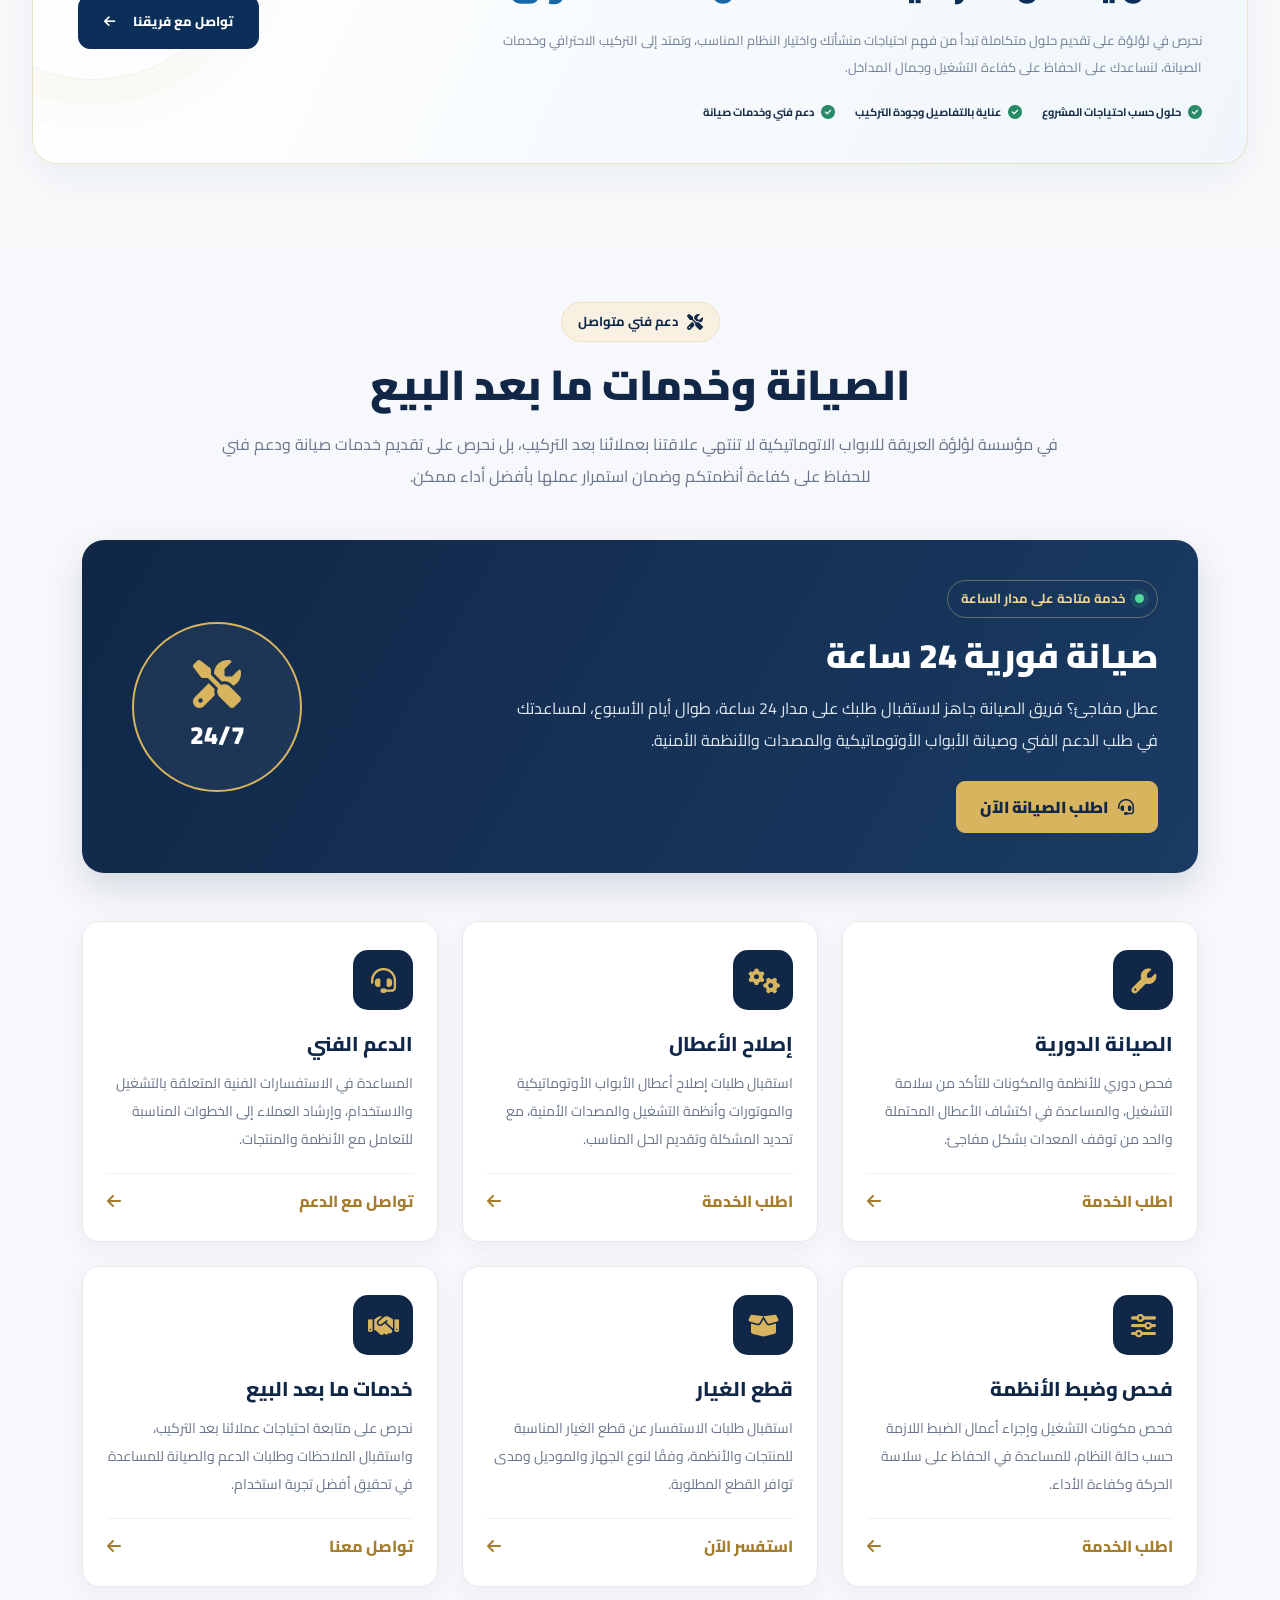
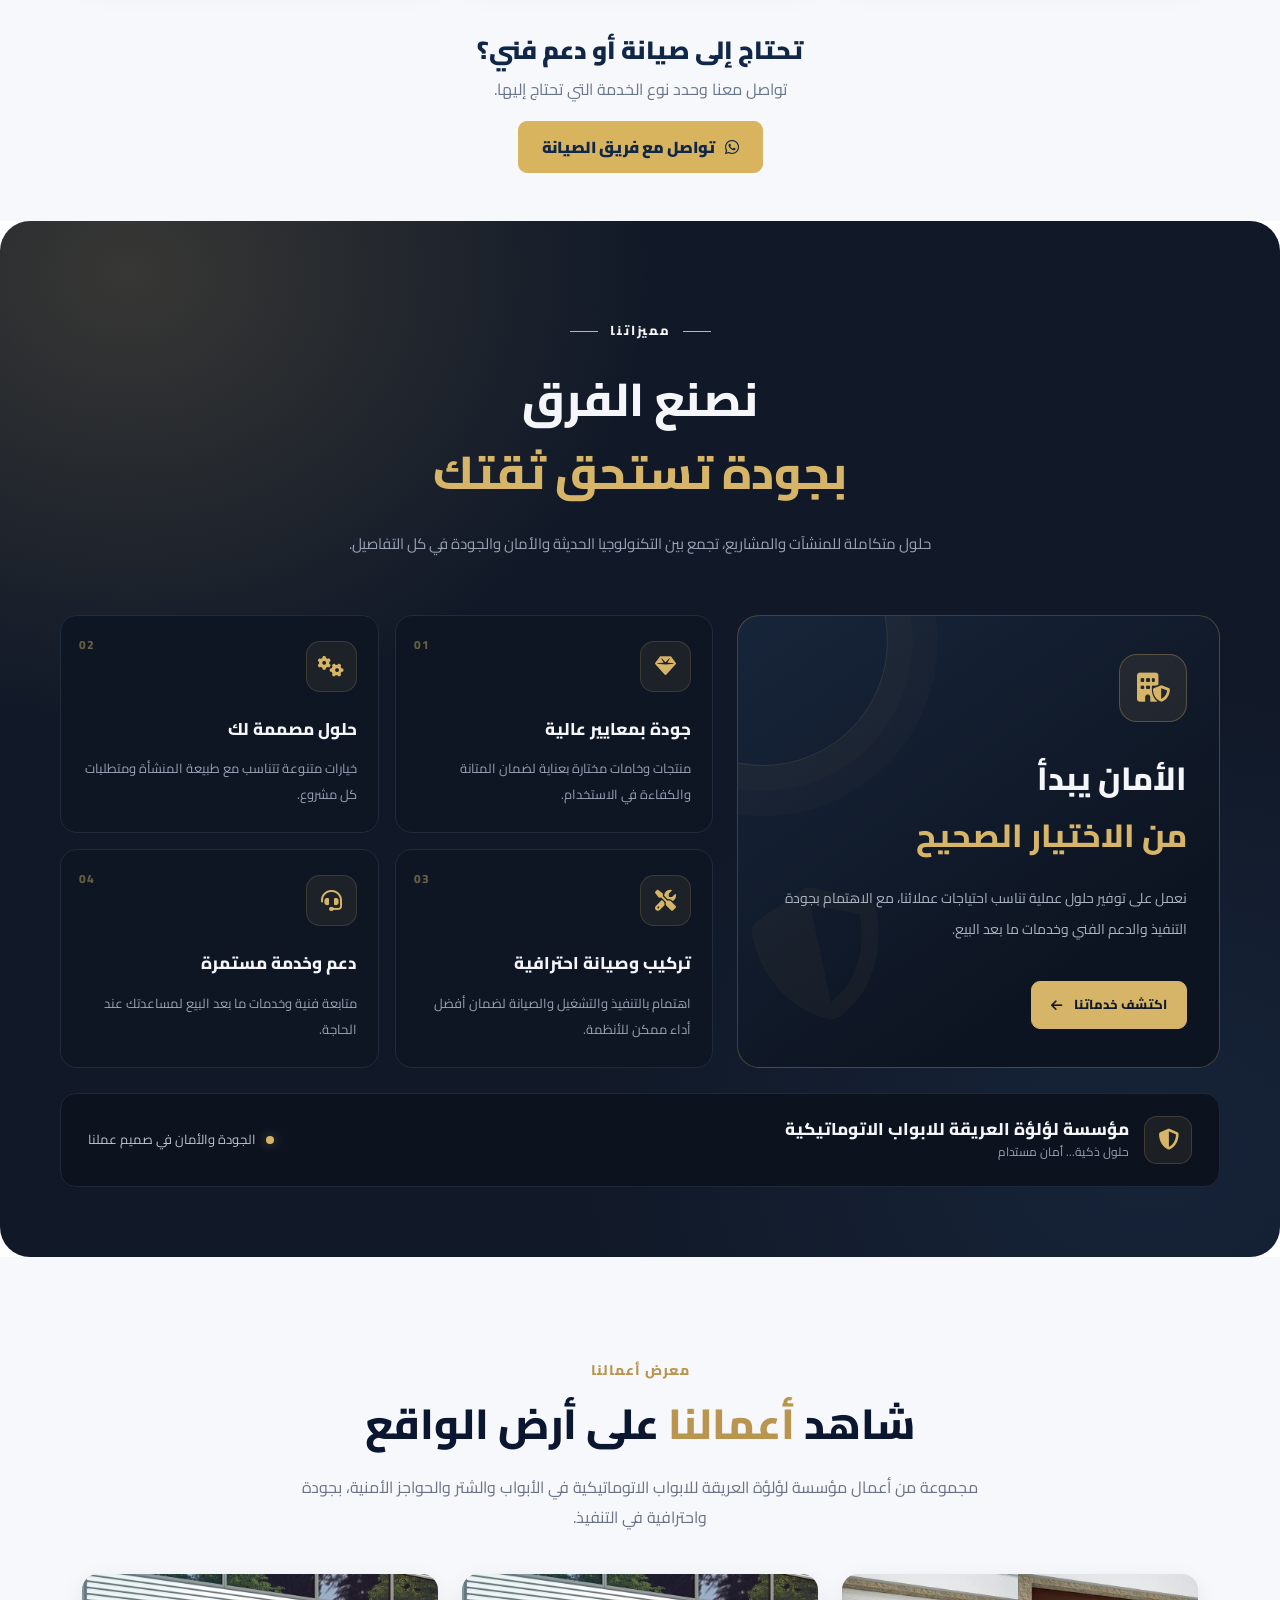
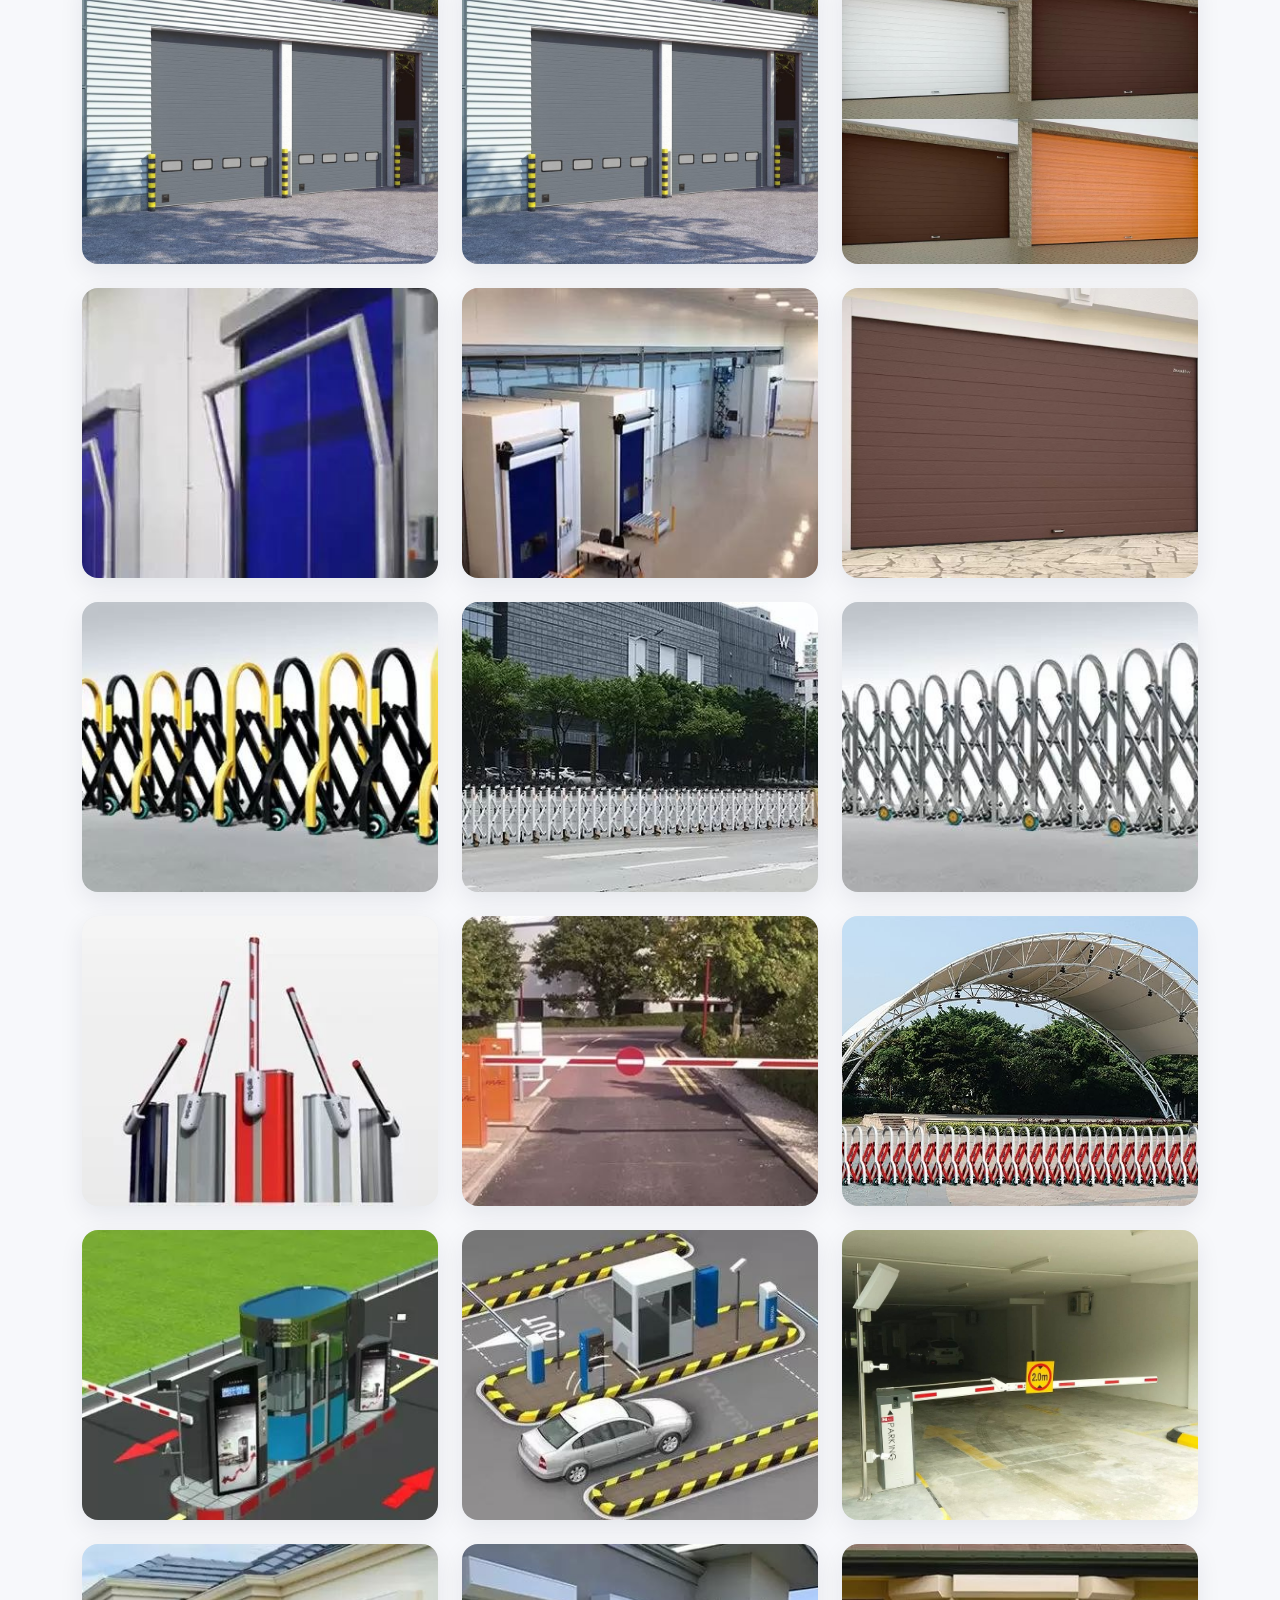
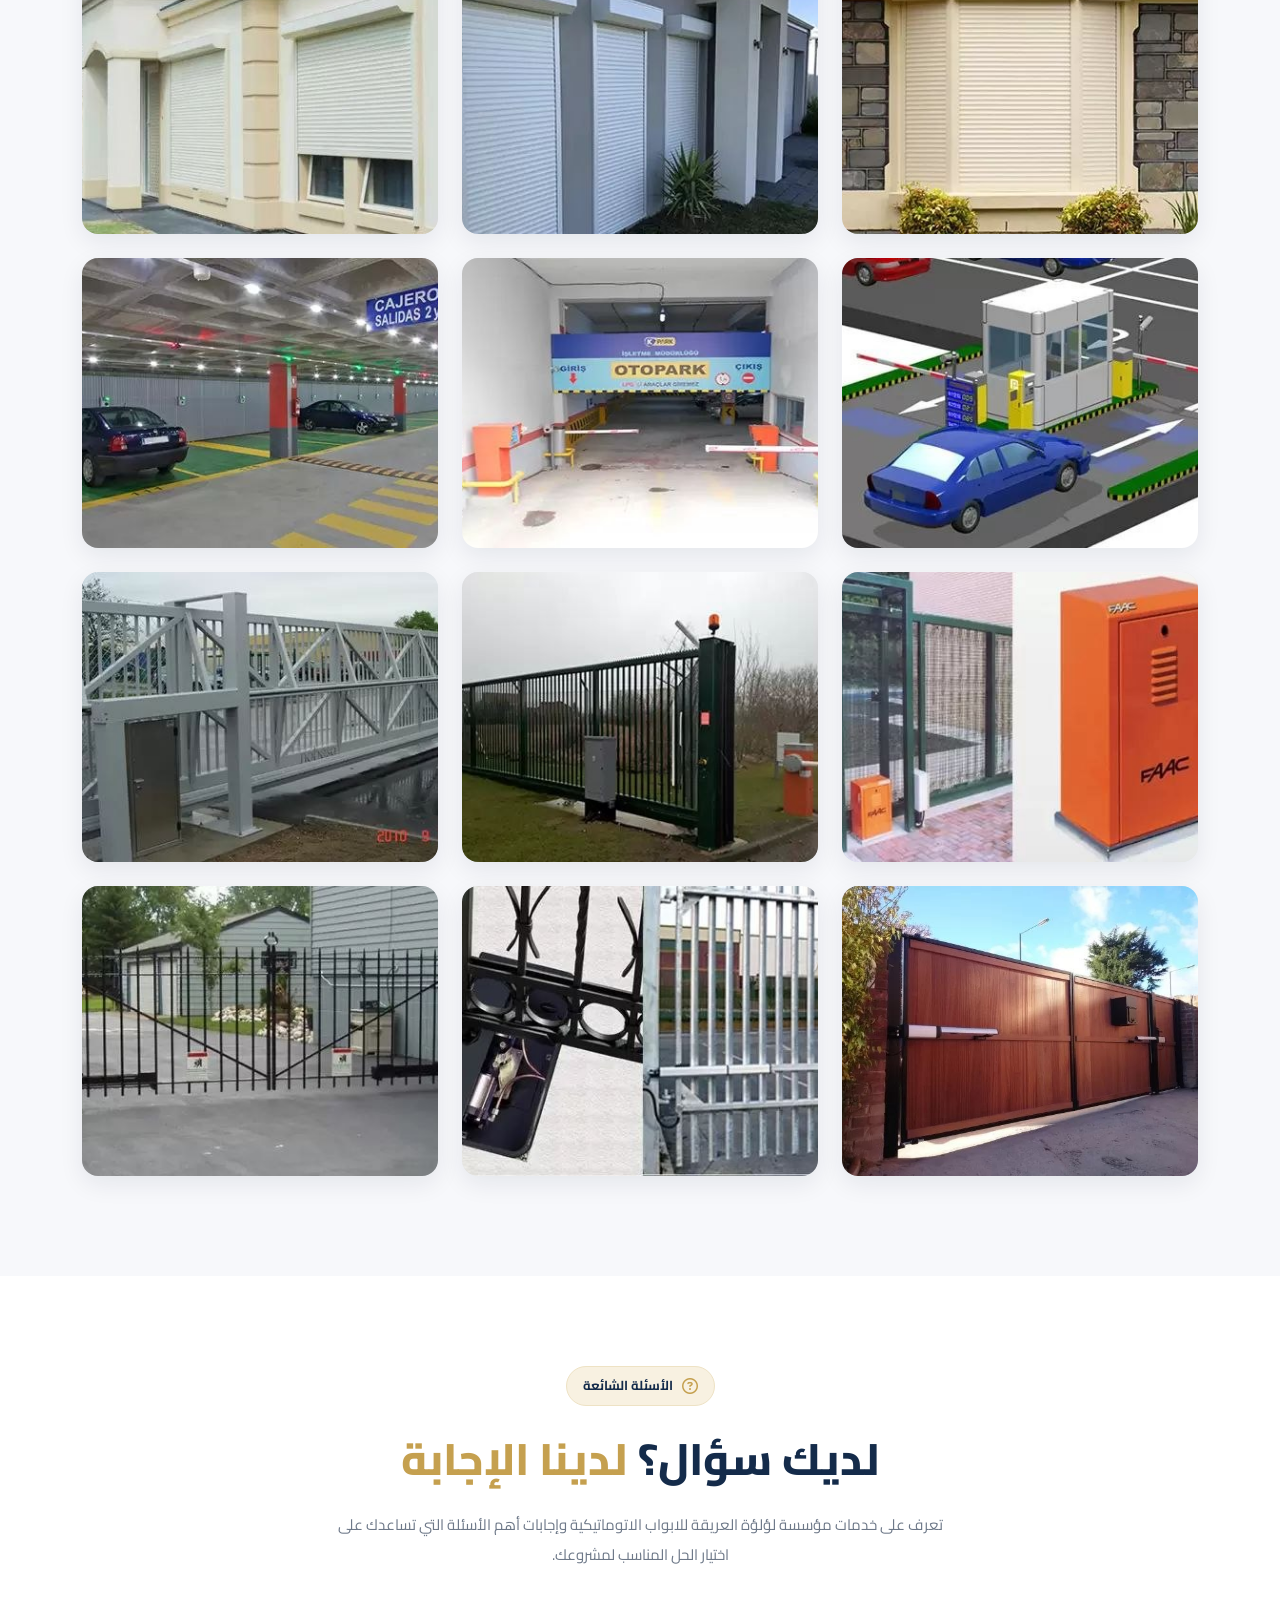
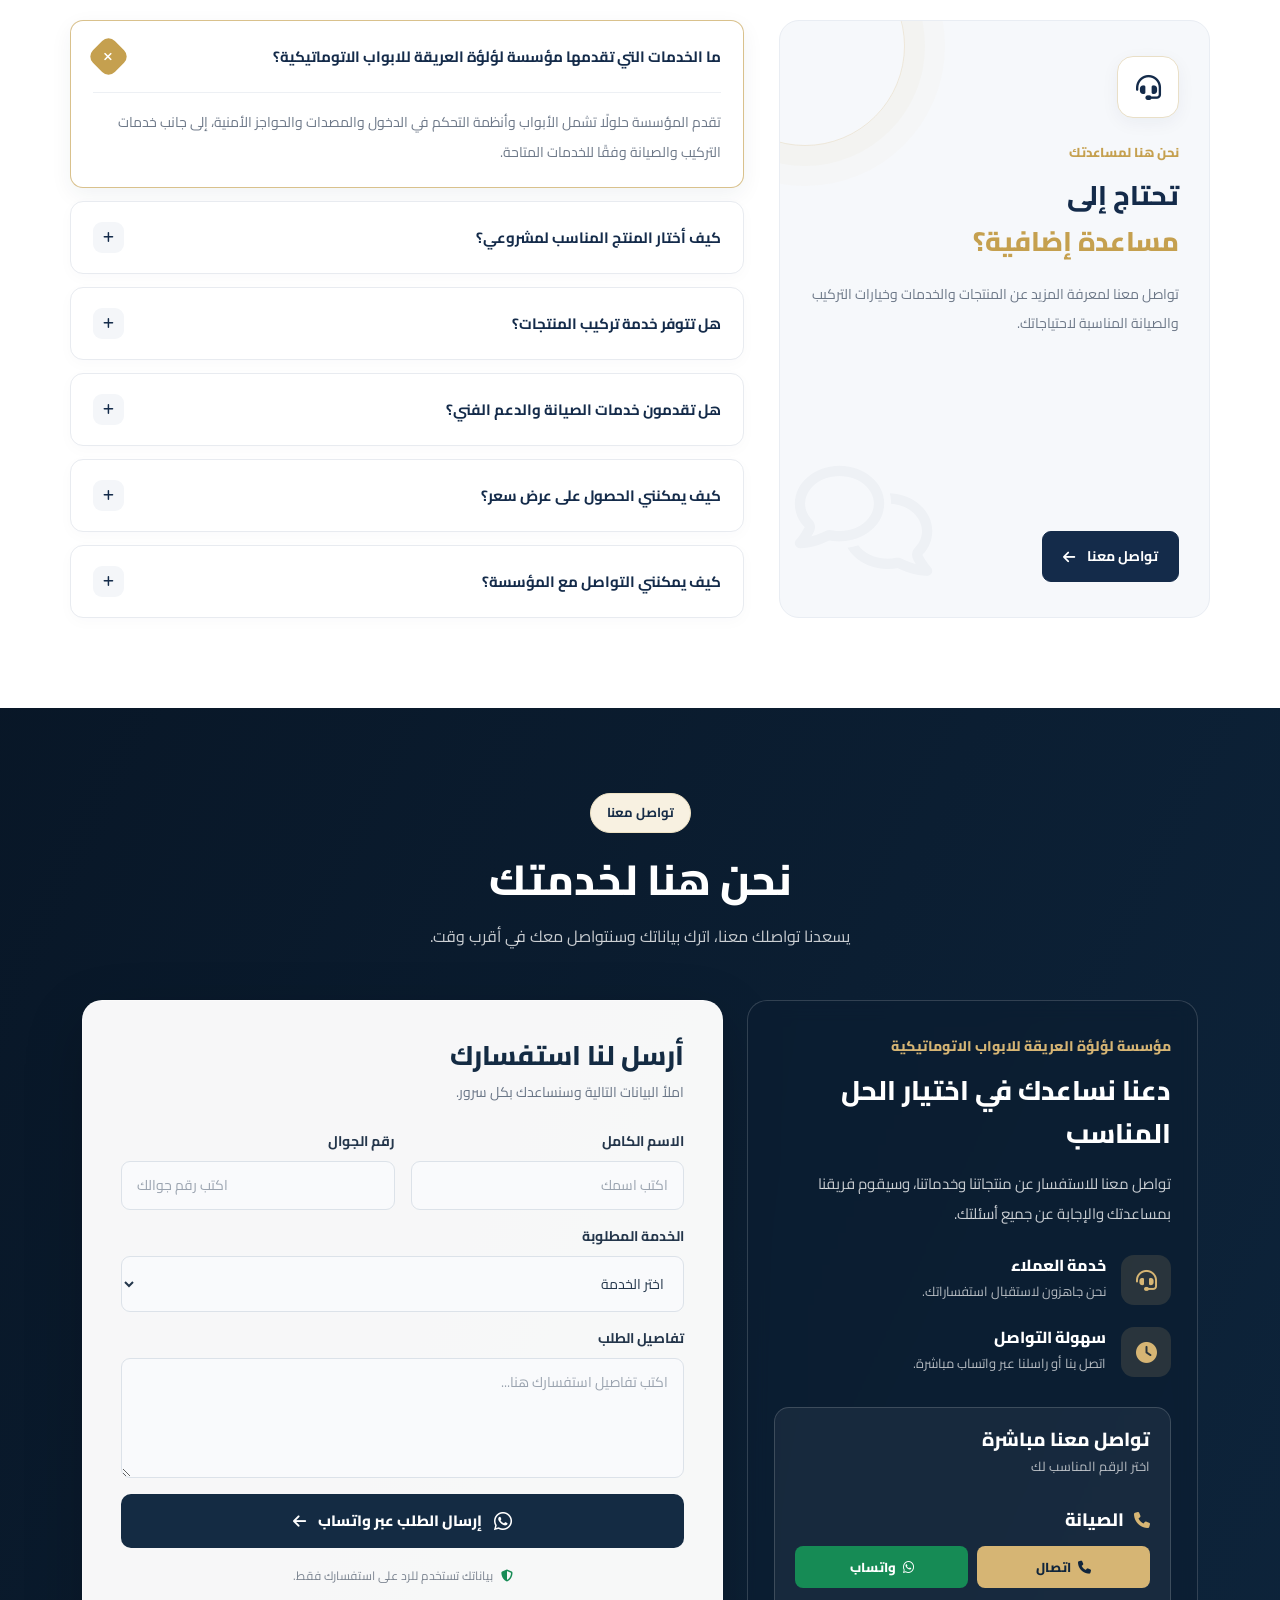
==== commit 2ce4006d: "Update index.html" ====
--- a/index.html
+++ b/index.html
@@ -929,7 +929,7 @@
                 <div class="ld-auto-visual ld-reveal">
                     <div class="ld-auto-image-wrap">
                         <img
-                            src="images/automatic-doors.jpg"
+                            src="images/1.jpg"
                             alt="الأبواب الزجاجية الأوتوماتيكية من لؤلؤة"
                             class="ld-auto-main-image"
                             loading="lazy">
--- a/css/index.css
+++ b/css/index.css
@@ -5510,3 +5510,691 @@
   background: rgba(255, 255, 255, 0.15);
   transform: translateY(-2px);
 }
+.ld-auto-doors {
+    --ld-navy: #0b2f59;
+    --ld-navy-dark: #071d38;
+    --ld-blue: #1768a8;
+    --ld-blue-light: #2585c7;
+    --ld-gold: #c7a65b;
+    --ld-gold-light: #f8f1e1;
+    --ld-white: #ffffff;
+    --ld-text: #172d47;
+    --ld-muted: #718096;
+    --ld-border: #e5ebf2;
+    --ld-shadow: 0 20px 55px rgba(7, 29, 56, .09);
+    position: relative;
+    overflow: hidden;
+    padding: 105px 0 90px;
+    background: #f8fafc;
+    color: var(--ld-text);
+    font-family: "Cairo", sans-serif;
+    isolation: isolate;
+}
+
+.ld-auto-doors *,
+.ld-auto-doors *::before,
+.ld-auto-doors *::after {
+    box-sizing: border-box;
+}
+
+.ld-auto-doors .container {
+    max-width: 1240px;
+}
+
+.ld-auto-bg-shape {
+    position: absolute;
+    z-index: -1;
+    pointer-events: none;
+    border-radius: 50%;
+}
+
+.ld-auto-shape-one {
+    width: 430px;
+    height: 430px;
+    top: -190px;
+    right: -170px;
+    background: radial-gradient(circle, rgba(37, 133, 199, .09), transparent 70%);
+}
+
+.ld-auto-shape-two {
+    width: 480px;
+    height: 480px;
+    bottom: 250px;
+    left: -240px;
+    background: radial-gradient(circle, rgba(215, 189, 122, .13), transparent 70%);
+}
+
+.ld-auto-visual {
+    position: relative;
+    padding: 0 0 30px 24px;
+}
+
+.ld-auto-image-wrap {
+    position: relative;
+    height: 470px;
+    overflow: hidden;
+    border-radius: 28px 28px 28px 90px;
+    background: #e4edf5;
+    box-shadow: var(--ld-shadow);
+}
+
+.ld-auto-main-image {
+    width: 100%;
+    height: 100%;
+    object-fit: cover;
+    display: block;
+    transition: transform .8s cubic-bezier(.2, .7, .3, 1);
+}
+
+.ld-auto-image-wrap:hover .ld-auto-main-image {
+    transform: scale(1.055);
+}
+
+.ld-auto-image-overlay {
+    position: absolute;
+    inset: 0;
+    background: linear-gradient(
+        0deg,
+        rgba(7, 29, 56, .82) 0%,
+        rgba(7, 29, 56, .18) 38%,
+        transparent 68%
+    );
+    pointer-events: none;
+}
+
+.ld-auto-image-label {
+    position: absolute;
+    right: 24px;
+    bottom: 25px;
+    left: 24px;
+    display: flex;
+    align-items: center;
+    gap: 14px;
+    color: var(--ld-white);
+}
+
+.ld-auto-label-icon {
+    display: grid;
+    place-items: center;
+    flex-shrink: 0;
+    width: 52px;
+    height: 52px;
+    border: 1px solid rgba(255, 255, 255, .32);
+    border-radius: 16px;
+    background: rgba(255, 255, 255, .15);
+    backdrop-filter: blur(12px);
+    font-size: 22px;
+}
+
+.ld-auto-image-label strong,
+.ld-auto-image-label span {
+    display: block;
+}
+
+.ld-auto-image-label strong {
+    margin-bottom: 5px;
+    font-size: 18px;
+    font-weight: 800;
+}
+
+.ld-auto-image-label div span {
+    color: rgba(255, 255, 255, .8);
+    font-size: 13px;
+}
+
+.ld-auto-floating-icon {
+    position: absolute;
+    top: 25px;
+    left: 25px;
+    display: grid;
+    place-items: center;
+    width: 62px;
+    height: 62px;
+    border: 1px solid rgba(255, 255, 255, .65);
+    border-radius: 20px;
+    background: rgba(255, 255, 255, .94);
+    color: var(--ld-blue);
+    font-size: 26px;
+    box-shadow: 0 12px 30px rgba(7, 29, 56, .13);
+    animation: ldAutoFloat 4s ease-in-out infinite;
+}
+
+.ld-auto-mini-card {
+    position: absolute;
+    left: 0;
+    bottom: 0;
+    display: flex;
+    align-items: center;
+    gap: 12px;
+    min-width: 275px;
+    padding: 17px;
+    border: 1px solid rgba(229, 235, 242, .9);
+    border-radius: 19px;
+    background: rgba(255, 255, 255, .97);
+    box-shadow: 0 16px 45px rgba(7, 29, 56, .12);
+}
+
+.ld-auto-mini-icon {
+    display: grid;
+    place-items: center;
+    width: 46px;
+    height: 46px;
+    flex-shrink: 0;
+    border-radius: 14px;
+    background: var(--ld-gold-light);
+    color: var(--ld-navy);
+    font-size: 20px;
+}
+
+.ld-auto-mini-card strong,
+.ld-auto-mini-card span {
+    display: block;
+}
+
+.ld-auto-mini-card strong {
+    margin-bottom: 4px;
+    color: var(--ld-navy);
+    font-size: 14px;
+    font-weight: 800;
+}
+
+.ld-auto-mini-card div span {
+    color: var(--ld-muted);
+    font-size: 11px;
+}
+
+.ld-auto-check {
+    margin-right: auto;
+    color: #269b70;
+    font-size: 19px;
+}
+
+.ld-auto-content {
+    padding: 5px 0;
+}
+
+.ld-auto-eyebrow {
+    display: inline-flex;
+    align-items: center;
+    gap: 10px;
+    margin-bottom: 20px;
+    color: var(--ld-blue);
+    font-size: 13px;
+    font-weight: 800;
+    letter-spacing: .2px;
+}
+
+.ld-auto-eyebrow > span {
+    display: inline-block;
+    width: 27px;
+    height: 3px;
+    border-radius: 5px;
+    background: var(--ld-gold);
+}
+
+.ld-auto-title {
+    margin: 0 0 22px;
+    color: var(--ld-navy-dark);
+    font-size: clamp(30px, 3.5vw, 43px);
+    font-weight: 900;
+    line-height: 1.55;
+}
+
+.ld-auto-title > span {
+    display: block;
+    color: var(--ld-blue);
+}
+
+.ld-auto-description {
+    margin-bottom: 15px;
+    color: #62748a;
+    font-size: 14px;
+    line-height: 2.15;
+}
+
+.ld-auto-highlights {
+    display: grid;
+    grid-template-columns: repeat(2, minmax(0, 1fr));
+    gap: 14px 12px;
+    margin: 26px 0 30px;
+}
+
+.ld-auto-highlight {
+    display: flex;
+    align-items: center;
+    gap: 9px;
+    color: var(--ld-text);
+    font-size: 12px;
+    font-weight: 700;
+}
+
+.ld-auto-highlight i {
+    display: grid;
+    place-items: center;
+    width: 23px;
+    height: 23px;
+    flex-shrink: 0;
+    border-radius: 50%;
+    background: #e5f3eb;
+    color: #23865d;
+    font-size: 10px;
+}
+
+.ld-auto-main-btn,
+.ld-auto-why-btn {
+    display: inline-flex;
+    justify-content: center;
+    align-items: center;
+    gap: 18px;
+    min-height: 54px;
+    padding: 0 25px;
+    border: 1px solid var(--ld-navy);
+    border-radius: 12px;
+    background: var(--ld-navy);
+    color: var(--ld-white);
+    font-size: 13px;
+    font-weight: 800;
+    text-decoration: none;
+    transition: background .3s, color .3s, transform .3s, box-shadow .3s;
+}
+
+.ld-auto-main-btn:hover,
+.ld-auto-why-btn:hover {
+    transform: translateY(-3px);
+    background: var(--ld-blue);
+    border-color: var(--ld-blue);
+    color: var(--ld-white);
+    box-shadow: 0 12px 28px rgba(23, 104, 168, .2);
+}
+
+.ld-auto-main-btn i,
+.ld-auto-why-btn i {
+    transition: transform .3s;
+}
+
+.ld-auto-main-btn:hover i,
+.ld-auto-why-btn:hover i {
+    transform: translateX(-4px);
+}
+
+.ld-auto-features-section {
+    padding-top: 100px;
+}
+
+.ld-auto-section-heading {
+    max-width: 720px;
+    margin: 0 auto 45px;
+}
+
+.ld-auto-section-heading .ld-auto-eyebrow {
+    margin-bottom: 15px;
+}
+
+.ld-auto-section-heading h2 {
+    margin: 0 0 15px;
+    color: var(--ld-navy-dark);
+    font-size: clamp(27px, 3vw, 36px);
+    font-weight: 900;
+    line-height: 1.6;
+}
+
+.ld-auto-section-heading h2 span {
+    color: var(--ld-blue);
+}
+
+.ld-auto-section-heading > p {
+    max-width: 600px;
+    margin: 0 auto;
+    color: var(--ld-muted);
+    font-size: 14px;
+    line-height: 2;
+}
+
+.ld-auto-feature-card {
+    position: relative;
+    height: 100%;
+    overflow: hidden;
+    padding: 27px 25px 30px;
+    border: 1px solid var(--ld-border);
+    border-radius: 19px;
+    background: var(--ld-white);
+    box-shadow: 0 7px 25px rgba(7, 29, 56, .025);
+    transition: transform .35s ease, box-shadow .35s ease, border-color .35s ease;
+}
+
+.ld-auto-feature-card:hover {
+    transform: translateY(-7px);
+    border-color: rgba(199, 166, 91, .55);
+    box-shadow: 0 22px 45px rgba(7, 29, 56, .09);
+}
+
+.ld-auto-feature-top {
+    display: flex;
+    justify-content: space-between;
+    align-items: center;
+    margin-bottom: 24px;
+}
+
+.ld-auto-feature-icon {
+    display: grid;
+    place-items: center;
+    width: 59px;
+    height: 59px;
+    border: 1px solid #e3edf6;
+    border-radius: 17px;
+    background: linear-gradient(145deg, #f1f7fc, #e6f0f8);
+    color: var(--ld-blue);
+    font-size: 24px;
+    transition: background .3s, color .3s, transform .3s;
+}
+
+.ld-auto-feature-card:hover .ld-auto-feature-icon {
+    transform: rotate(-5deg);
+    background: var(--ld-navy);
+    color: var(--ld-white);
+}
+
+.ld-auto-feature-number {
+    color: #d8e0e9;
+    font-size: 29px;
+    font-weight: 900;
+    line-height: 1;
+    transition: color .3s;
+}
+
+.ld-auto-feature-card:hover .ld-auto-feature-number {
+    color: var(--ld-gold);
+}
+
+.ld-auto-feature-card h3 {
+    margin: 0 0 13px;
+    color: var(--ld-navy);
+    font-size: 17px;
+    font-weight: 900;
+    line-height: 1.8;
+}
+
+.ld-auto-feature-card p {
+    margin: 0;
+    color: var(--ld-muted);
+    font-size: 12.5px;
+    line-height: 2.15;
+}
+
+.ld-auto-feature-line {
+    position: absolute;
+    right: 0;
+    bottom: 0;
+    width: 0;
+    height: 3px;
+    background: linear-gradient(90deg, var(--ld-gold), var(--ld-blue));
+    transition: width .4s ease;
+}
+
+.ld-auto-feature-card:hover .ld-auto-feature-line {
+    width: 100%;
+}
+
+.ld-auto-why {
+    position: relative;
+    overflow: hidden;
+    margin-top: 85px;
+    padding: 43px 45px;
+    border: 1px solid rgba(215, 189, 122, .4);
+    border-radius: 25px;
+    background: linear-gradient(115deg, #ffffff 0%, #f0f6fb 100%);
+    box-shadow: 0 18px 48px rgba(7, 29, 56, .055);
+}
+
+.ld-auto-why-pattern {
+    position: absolute;
+    top: -100px;
+    left: -90px;
+    width: 300px;
+    height: 300px;
+    border: 1px solid rgba(199, 166, 91, .15);
+    border-radius: 50%;
+    box-shadow:
+        0 0 0 25px rgba(199, 166, 91, .035),
+        0 0 0 50px rgba(199, 166, 91, .025);
+    pointer-events: none;
+}
+
+.ld-auto-why-label {
+    display: inline-flex;
+    align-items: center;
+    gap: 9px;
+    margin-bottom: 14px;
+    color: #a4823c;
+    font-size: 12px;
+    font-weight: 900;
+}
+
+.ld-auto-why-label i {
+    font-size: 14px;
+}
+
+.ld-auto-why h2 {
+    margin: 0 0 15px;
+    color: var(--ld-navy);
+    font-size: clamp(23px, 2.5vw, 31px);
+    font-weight: 900;
+    line-height: 1.7;
+}
+
+.ld-auto-why h2 span {
+    color: var(--ld-blue);
+}
+
+.ld-auto-why p {
+    max-width: 760px;
+    margin: 0 0 22px;
+    color: var(--ld-muted);
+    font-size: 13px;
+    line-height: 2.1;
+}
+
+.ld-auto-why-points {
+    display: flex;
+    flex-wrap: wrap;
+    gap: 13px 20px;
+}
+
+.ld-auto-why-points span {
+    display: inline-flex;
+    align-items: center;
+    gap: 7px;
+    color: var(--ld-text);
+    font-size: 11px;
+    font-weight: 700;
+}
+
+.ld-auto-why-points i {
+    color: #278b65;
+    font-size: 14px;
+}
+
+.ld-auto-why-btn {
+    position: relative;
+    z-index: 1;
+    white-space: nowrap;
+}
+
+
+
+
+@media (max-width: 991.98px) {
+    .ld-auto-doors {
+        padding: 75px 0 65px;
+    }
+
+    .ld-auto-visual {
+        max-width: 650px;
+        margin: 0 auto;
+    }
+
+    .ld-auto-image-wrap {
+        height: 430px;
+    }
+
+    .ld-auto-content {
+        padding-top: 20px;
+    }
+
+    .ld-auto-features-section {
+        padding-top: 75px;
+    }
+
+    .ld-auto-why {
+        margin-top: 65px;
+        padding: 35px;
+    }
+
+    .ld-auto-why-btn {
+        margin-top: 10px;
+    }
+}
+
+@media (max-width: 575.98px) {
+    .ld-auto-doors {
+        padding: 55px 0 45px;
+    }
+
+    .ld-auto-visual {
+        padding: 0 0 23px;
+    }
+
+    .ld-auto-image-wrap {
+        height: 330px;
+        border-radius: 20px 20px 20px 55px;
+    }
+
+    .ld-auto-image-label {
+        right: 15px;
+        bottom: 17px;
+        left: 12px;
+        gap: 10px;
+    }
+
+    .ld-auto-label-icon {
+        width: 43px;
+        height: 43px;
+        border-radius: 12px;
+        font-size: 18px;
+    }
+
+    .ld-auto-image-label strong {
+        font-size: 14px;
+    }
+
+    .ld-auto-image-label div span {
+        font-size: 10px;
+    }
+
+    .ld-auto-floating-icon {
+        top: 15px;
+        left: 15px;
+        width: 48px;
+        height: 48px;
+        border-radius: 14px;
+        font-size: 21px;
+    }
+
+    .ld-auto-mini-card {
+        left: 7px;
+        min-width: 0;
+        max-width: calc(100% - 14px);
+        padding: 12px;
+        gap: 9px;
+        border-radius: 15px;
+    }
+
+    .ld-auto-mini-icon {
+        width: 38px;
+        height: 38px;
+        font-size: 17px;
+    }
+
+    .ld-auto-mini-card strong {
+        font-size: 12px;
+    }
+
+    .ld-auto-mini-card div span {
+        font-size: 9px;
+    }
+
+    .ld-auto-title {
+        font-size: 29px;
+        line-height: 1.55;
+    }
+
+    .ld-auto-description {
+        font-size: 12.5px;
+        line-height: 2;
+    }
+
+    .ld-auto-highlights {
+        gap: 13px 8px;
+    }
+
+    .ld-auto-highlight {
+        align-items: flex-start;
+        font-size: 10.5px;
+        line-height: 1.9;
+    }
+
+    .ld-auto-main-btn {
+        width: 100%;
+    }
+
+    .ld-auto-features-section {
+        padding-top: 65px;
+    }
+
+    .ld-auto-section-heading {
+        margin-bottom: 30px;
+    }
+
+    .ld-auto-section-heading h2 {
+        font-size: 25px;
+    }
+
+    .ld-auto-section-heading > p {
+        font-size: 12px;
+    }
+
+    .ld-auto-feature-card {
+        padding: 22px 20px 26px;
+    }
+
+    .ld-auto-feature-card h3 {
+        font-size: 16px;
+    }
+
+    .ld-auto-feature-card p {
+        font-size: 12px;
+    }
+
+    .ld-auto-why {
+        margin-top: 55px;
+        padding: 27px 21px;
+        border-radius: 19px;
+    }
+
+    .ld-auto-why h2 {
+        font-size: 24px;
+    }
+
+    .ld-auto-why p {
+        font-size: 12px;
+    }
+
+    .ld-auto-why-points {
+        flex-direction: column;
+        gap: 12px;
+    }
+
+    .ld-auto-why-btn {
+        width: 100%;
+    }
+}
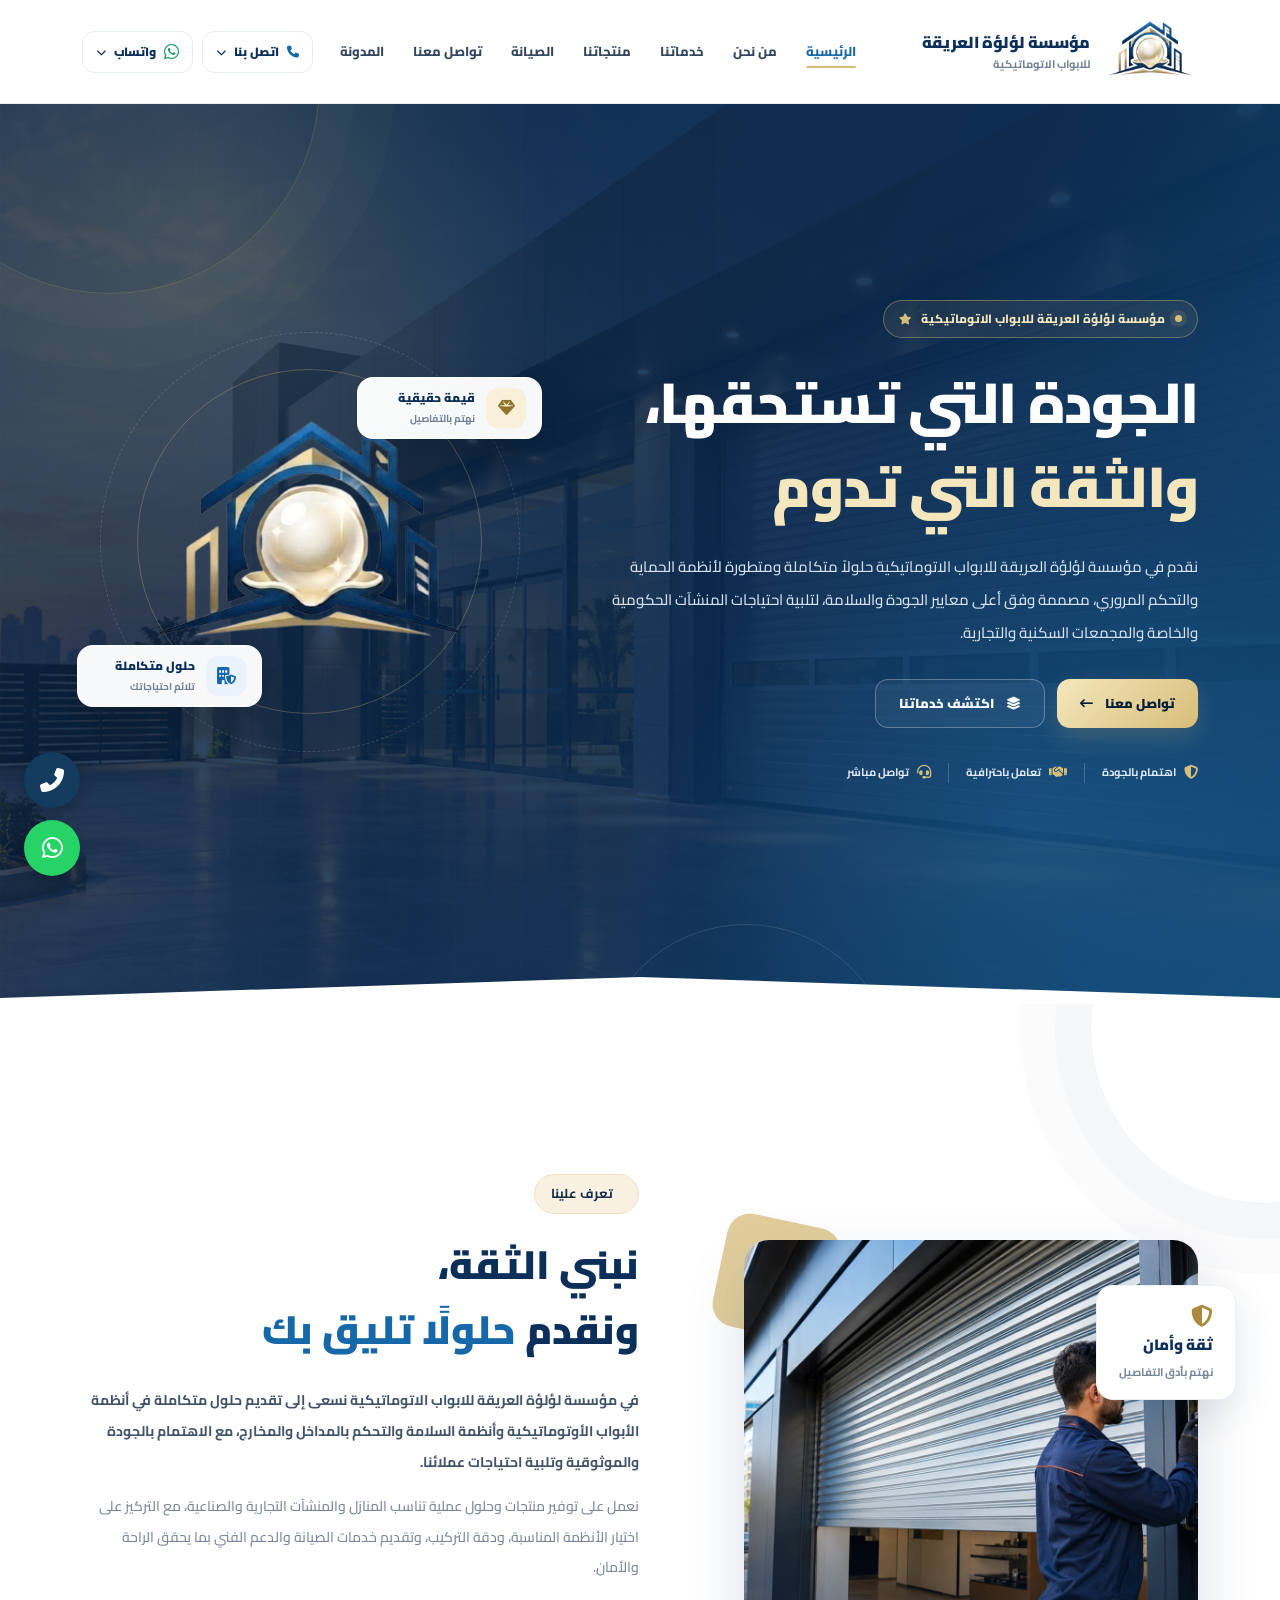
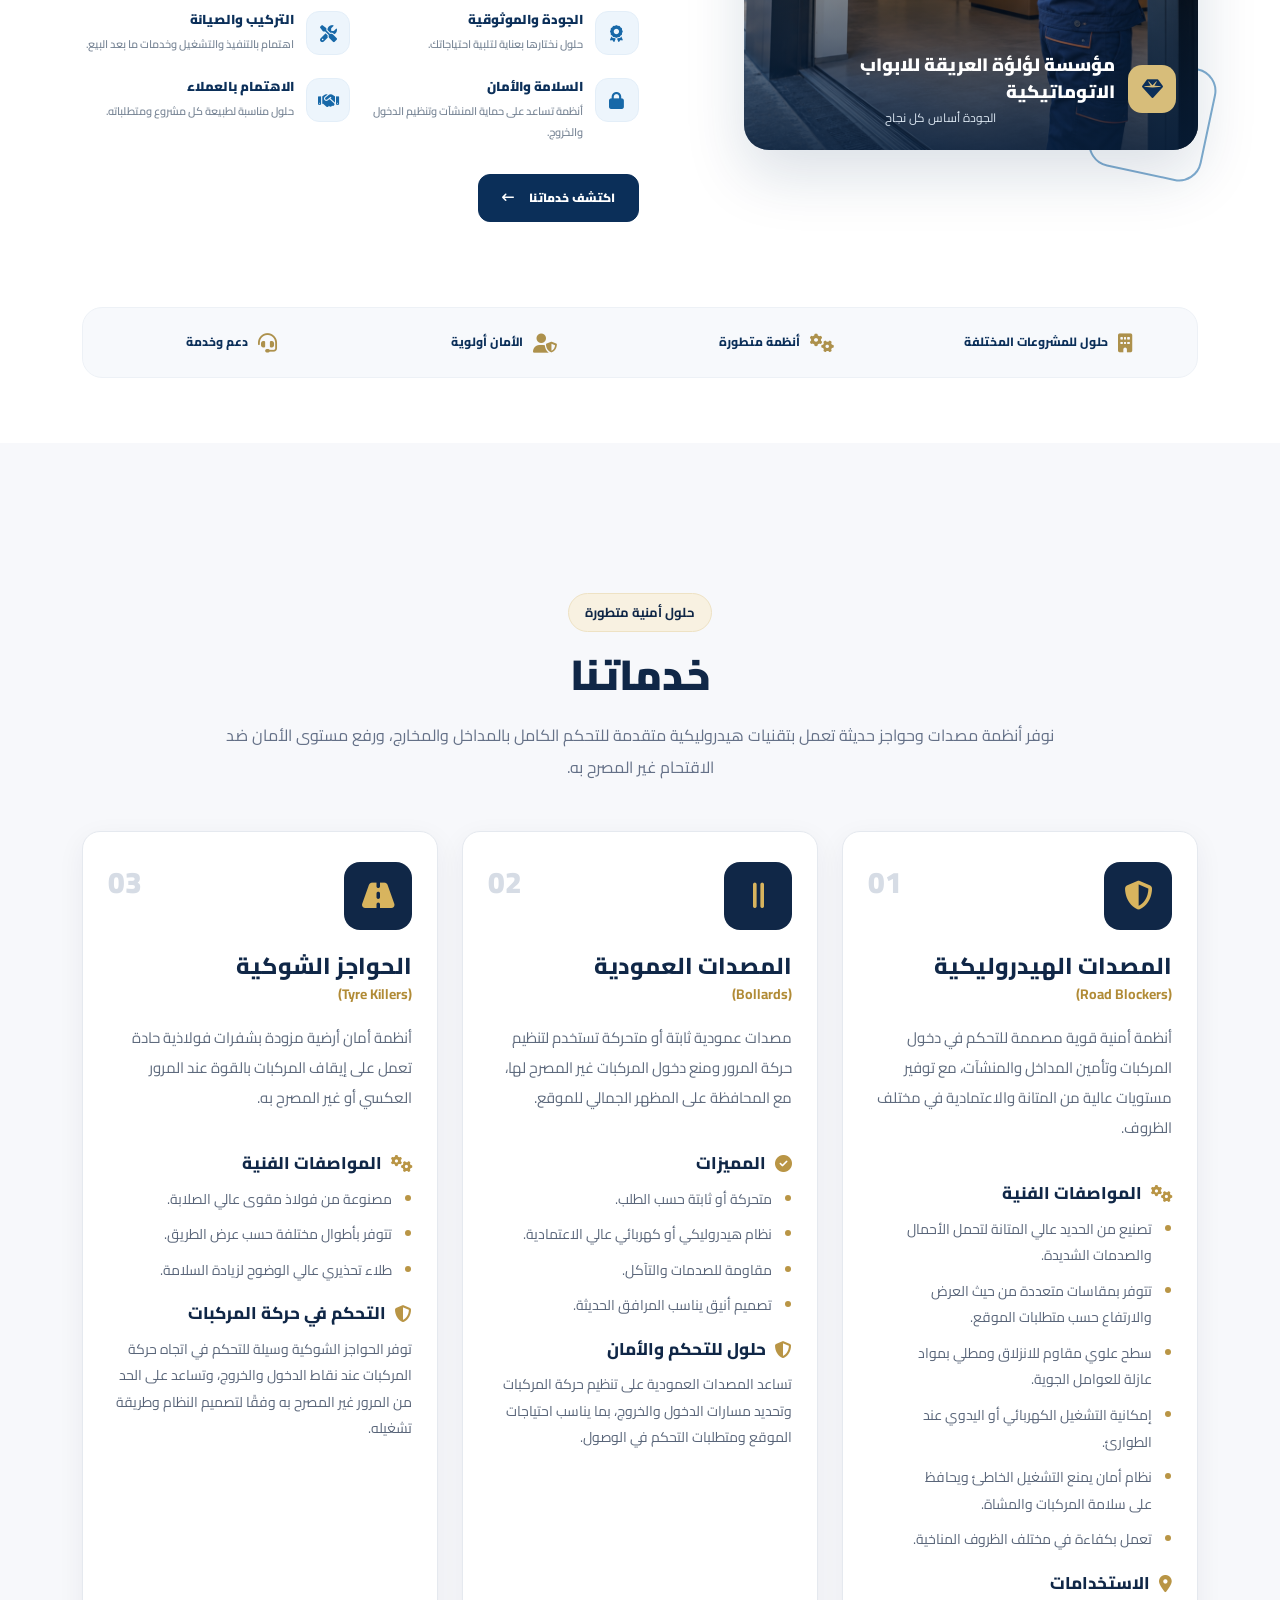
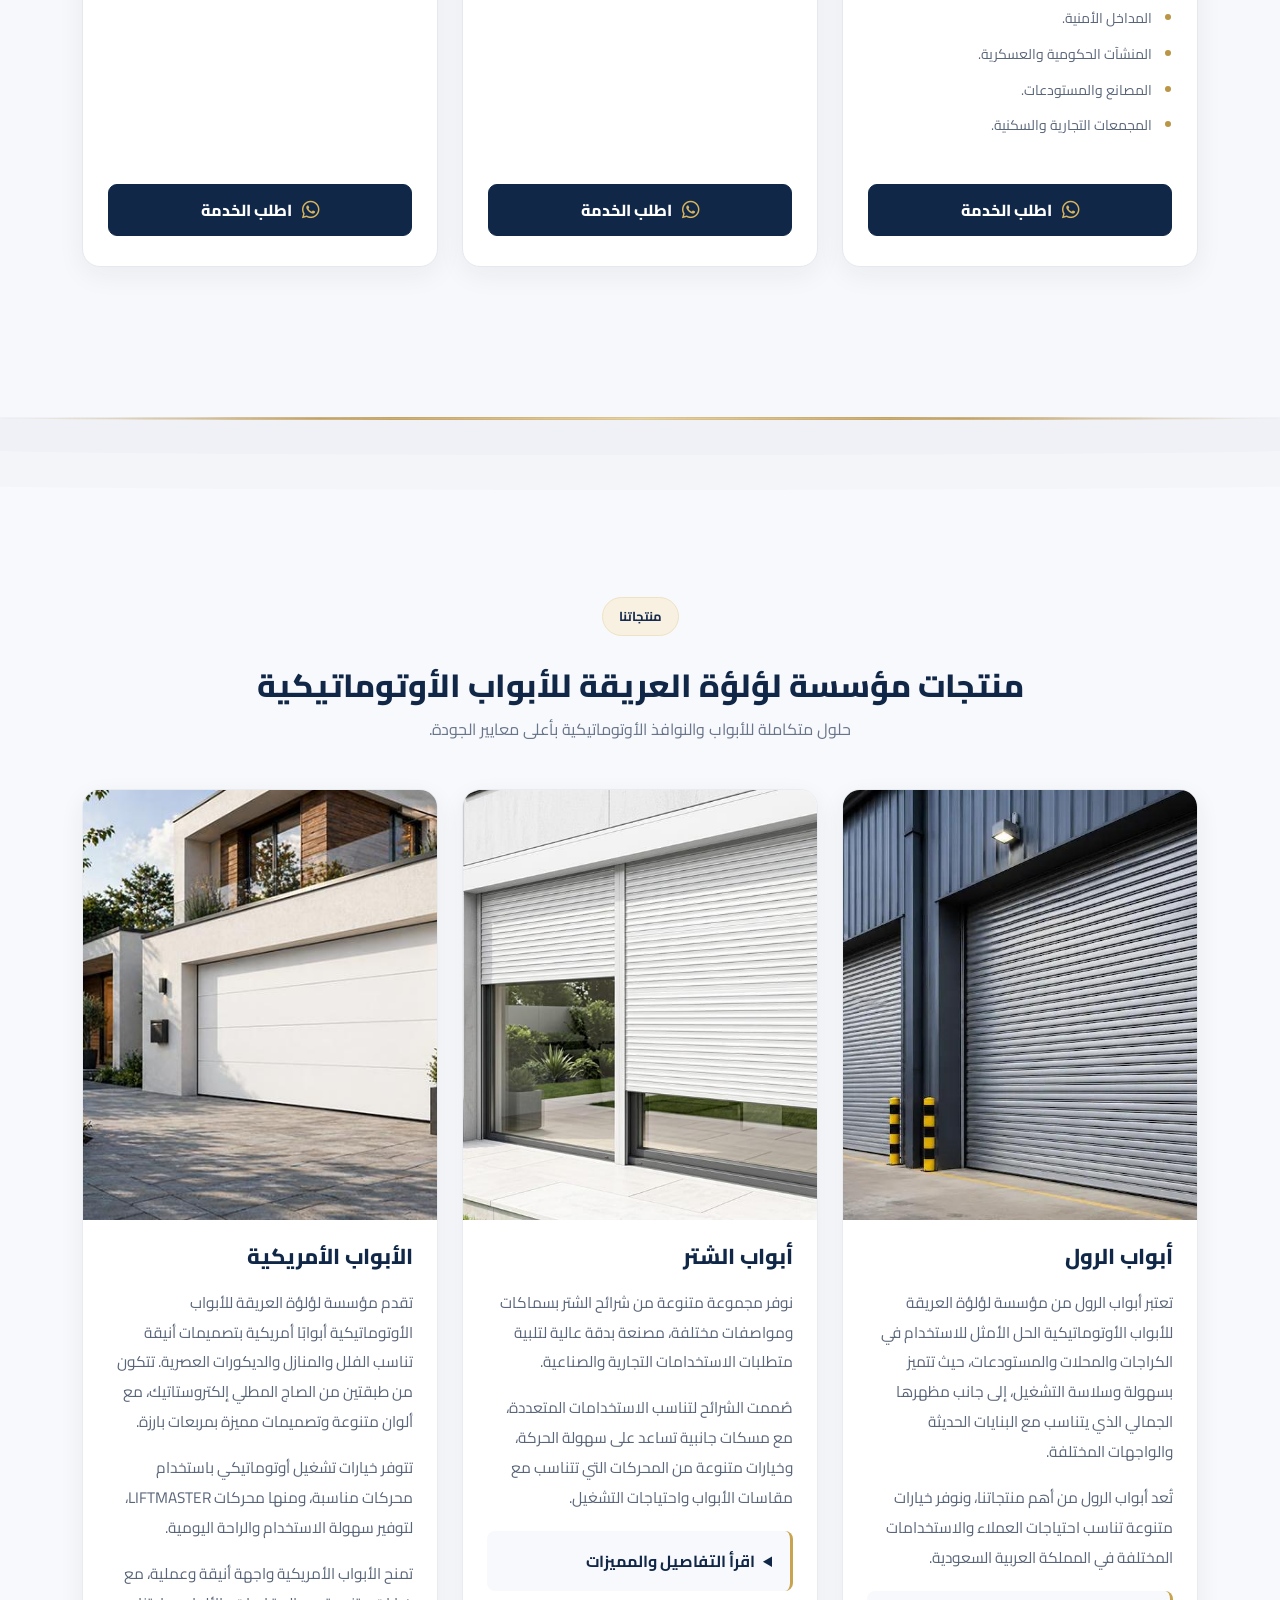
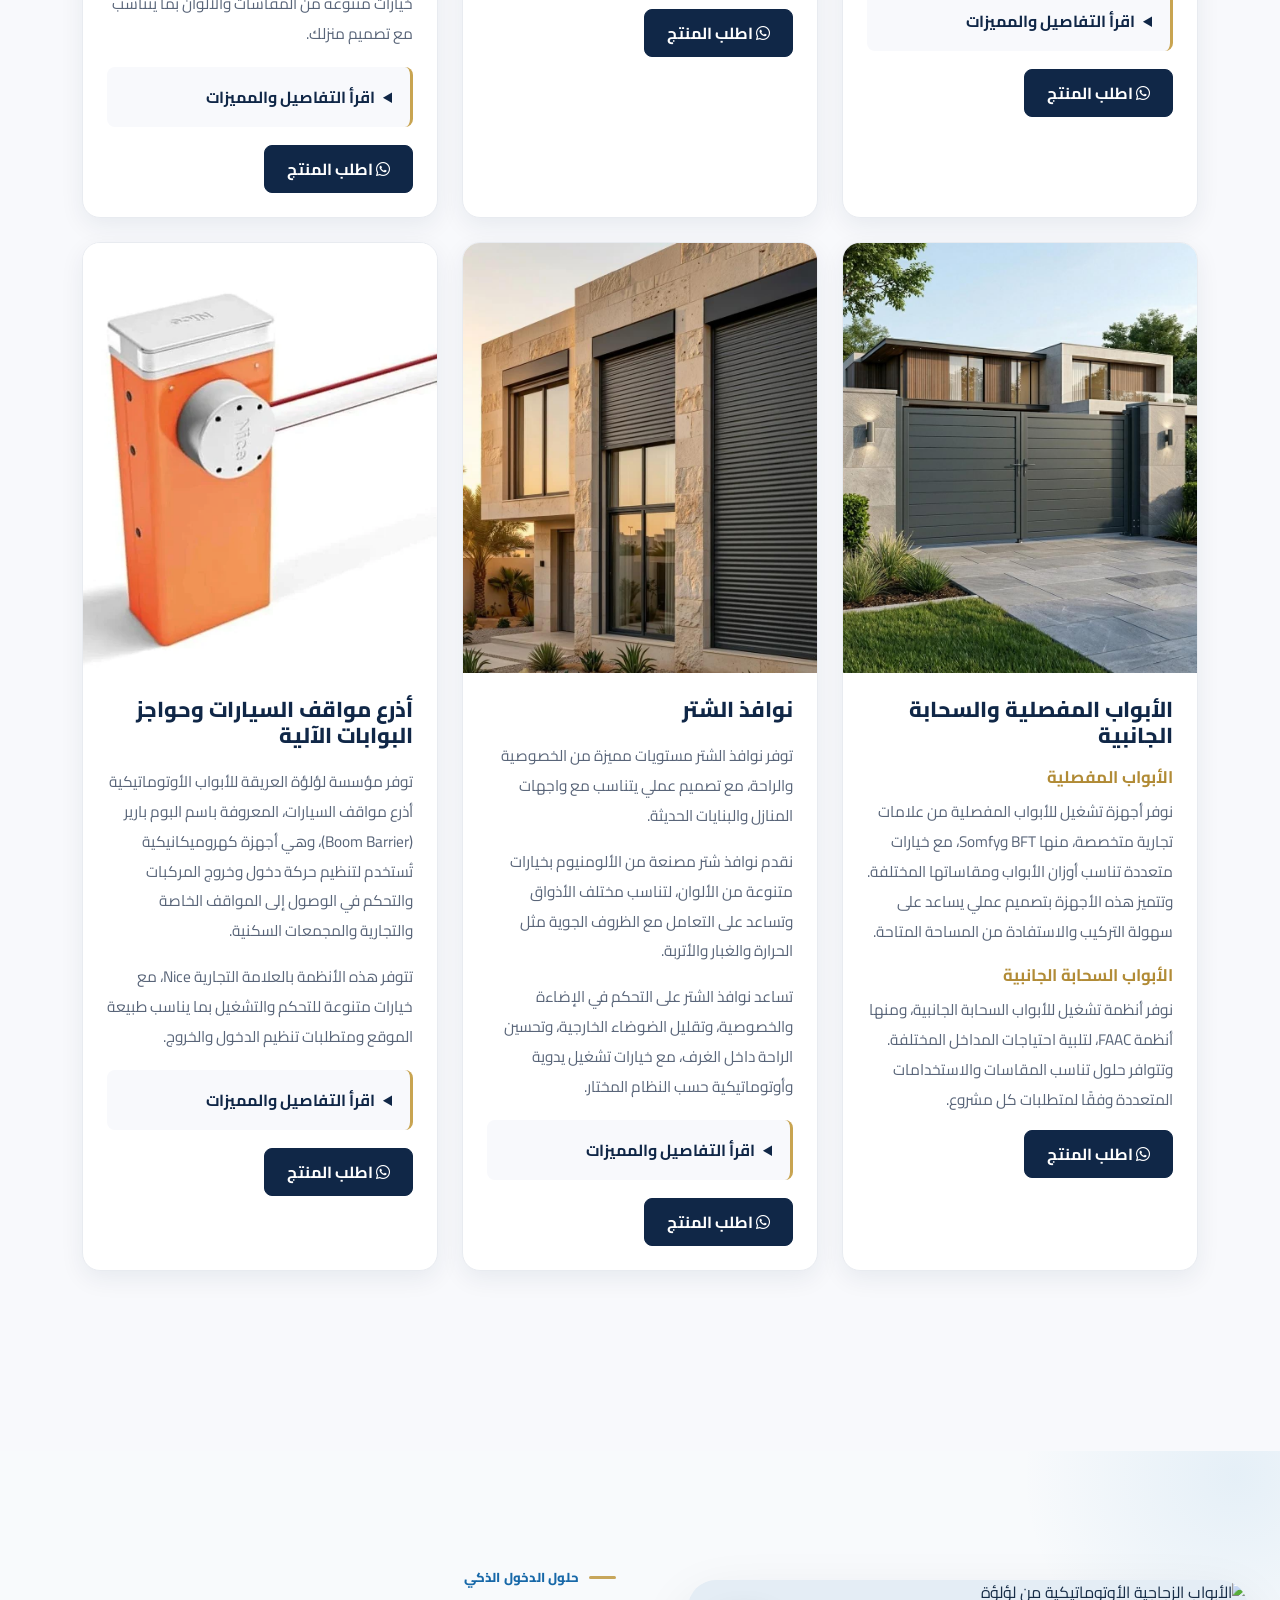
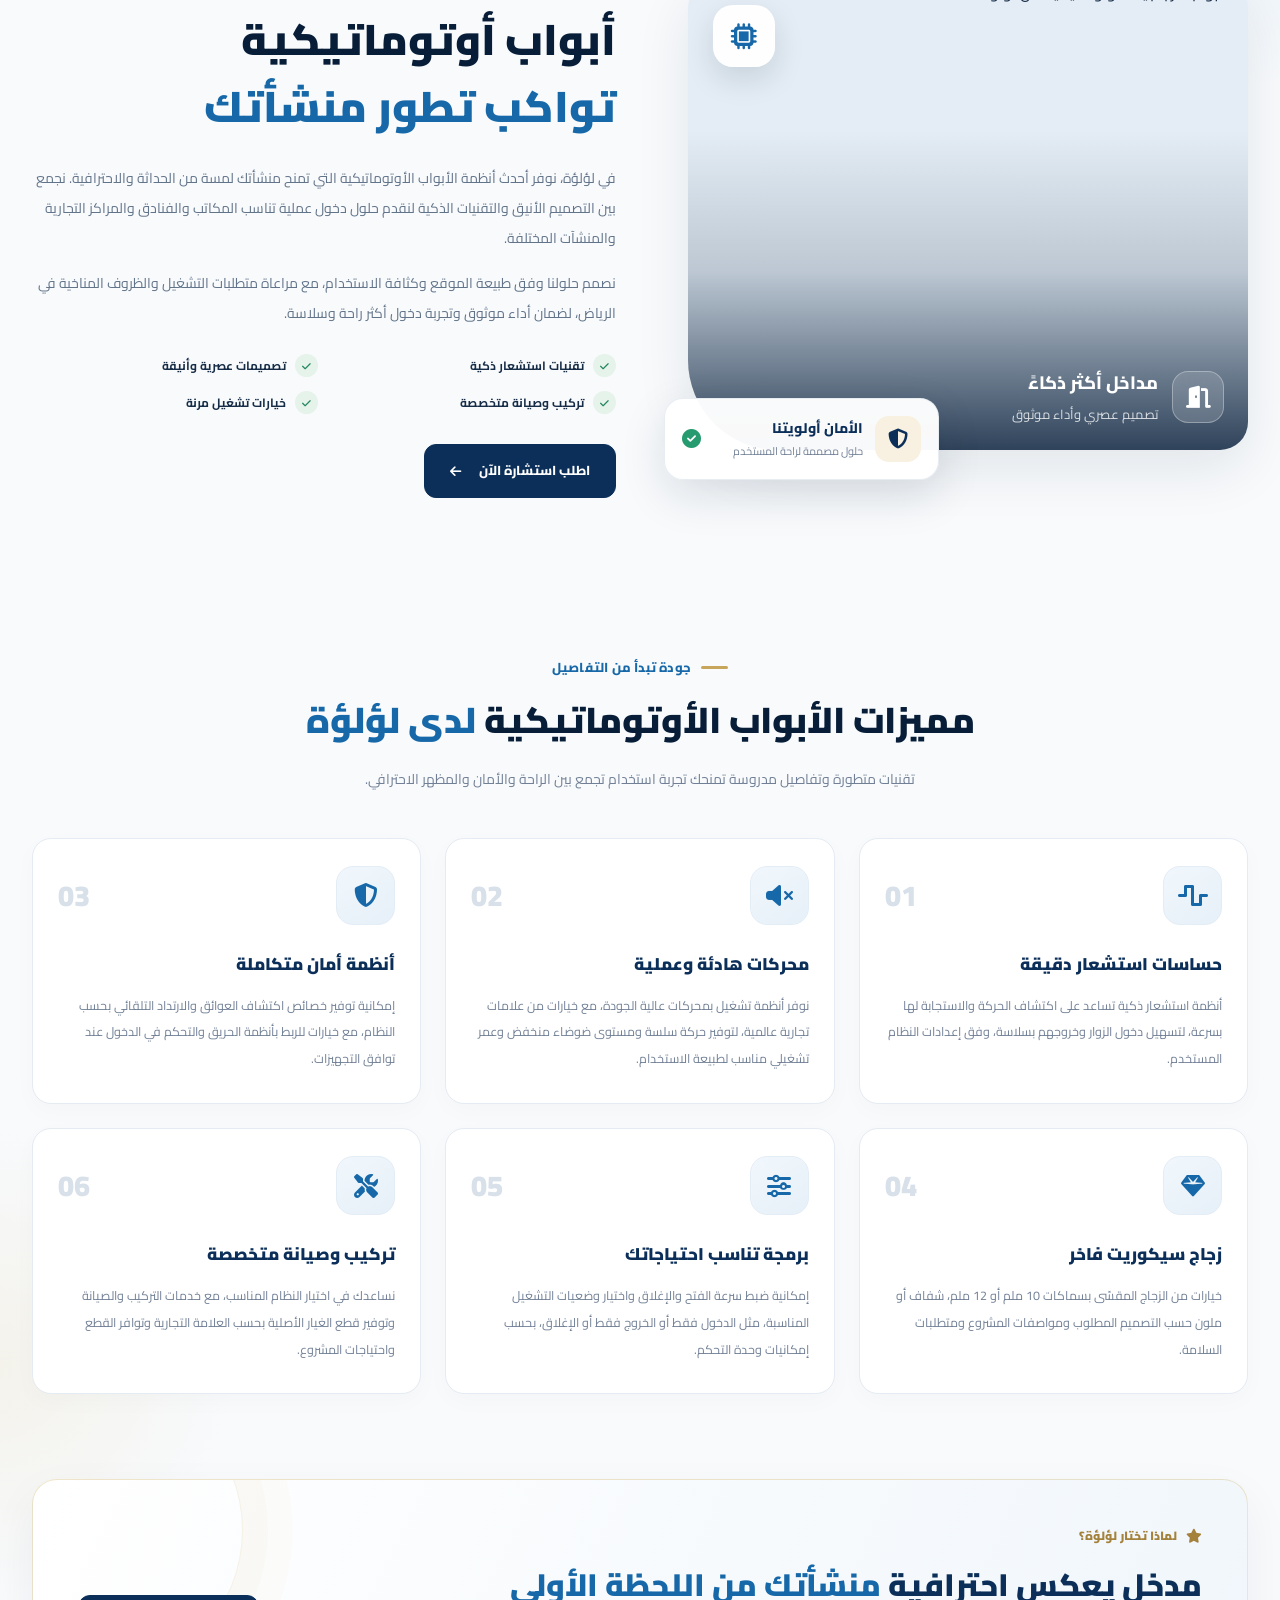
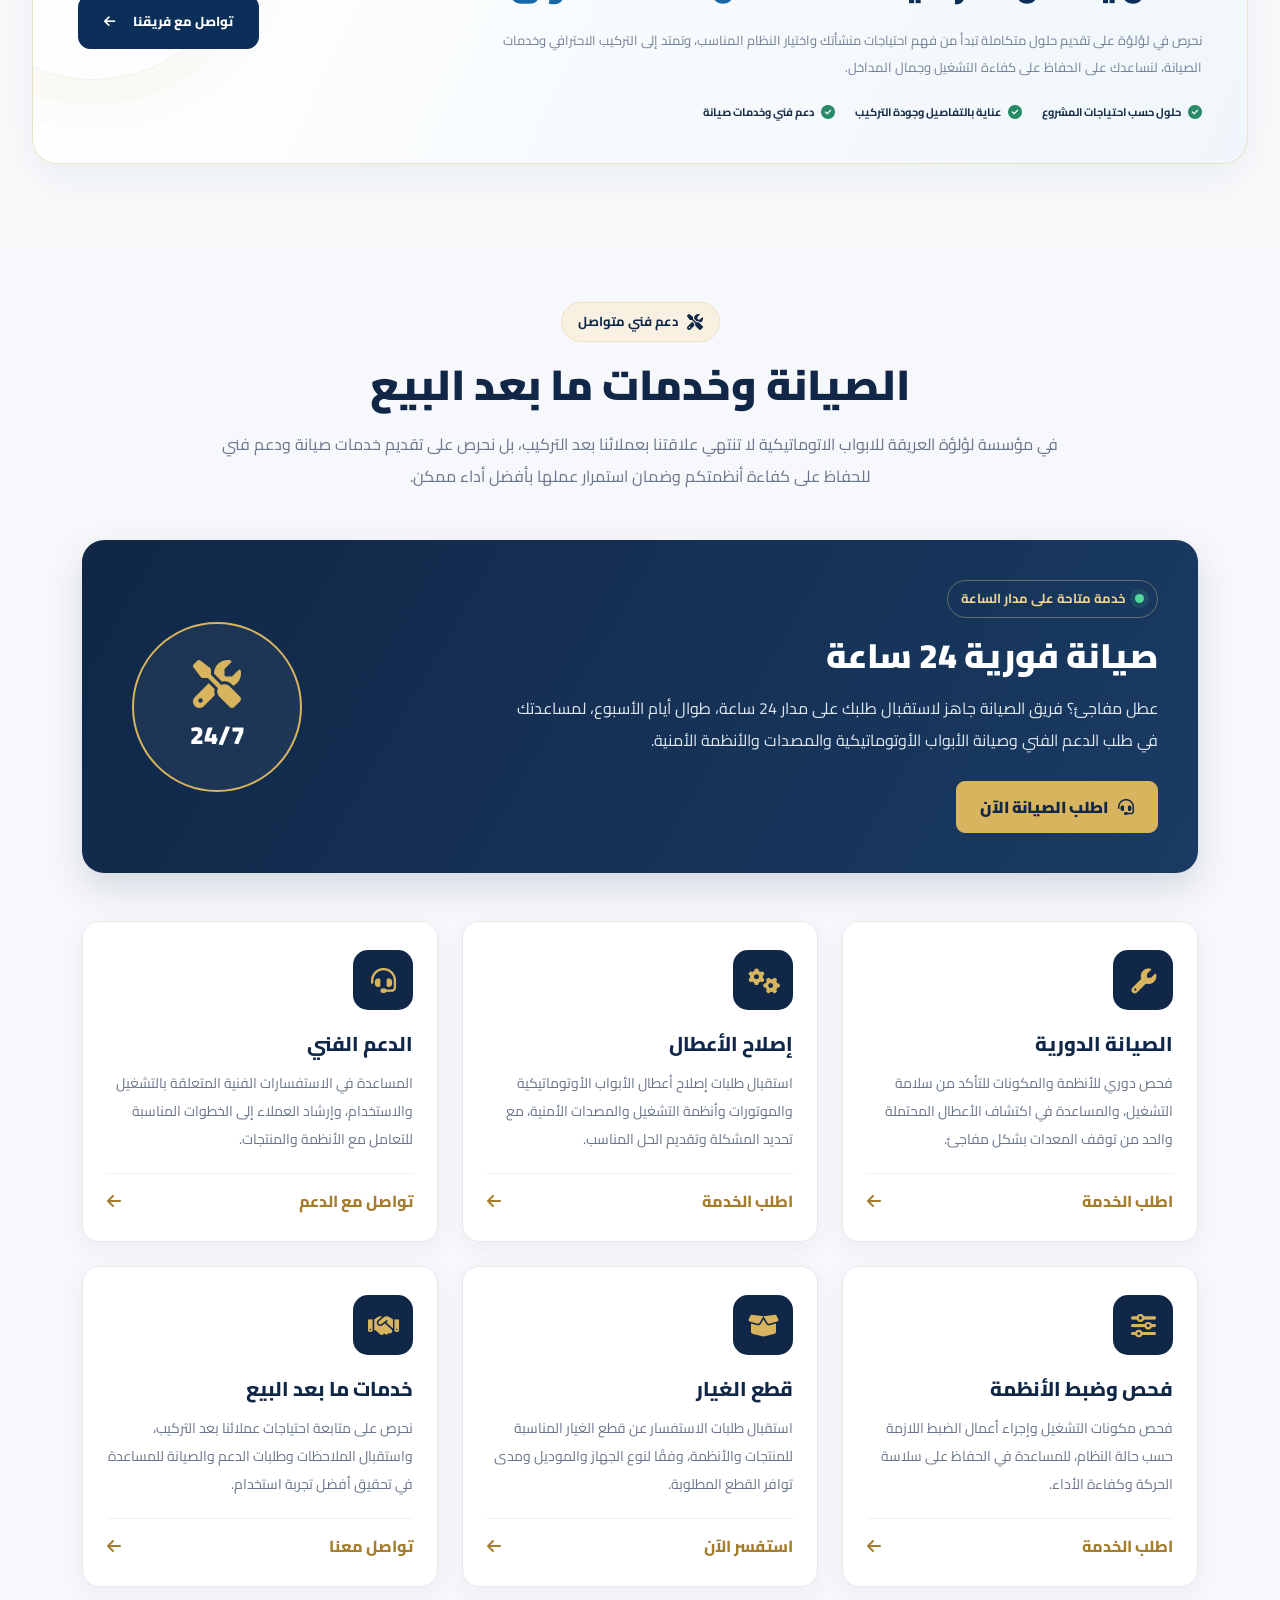
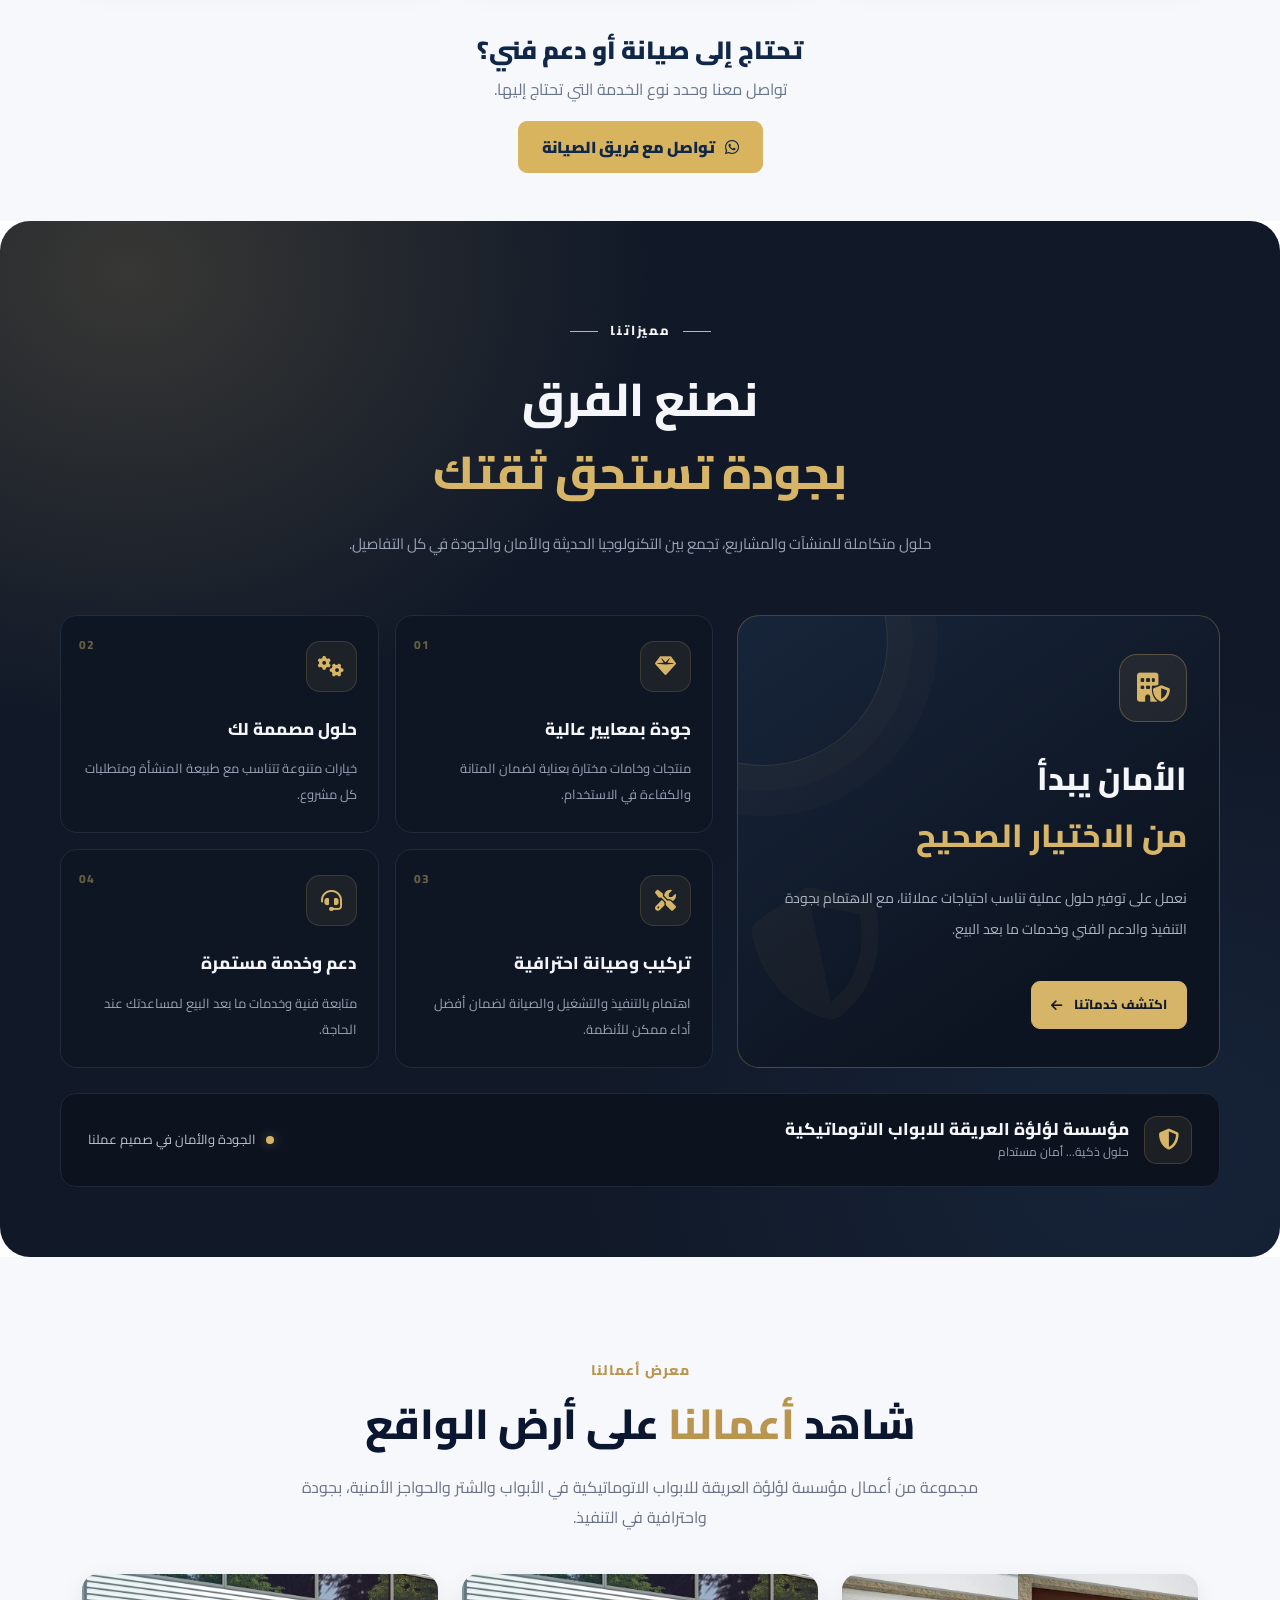
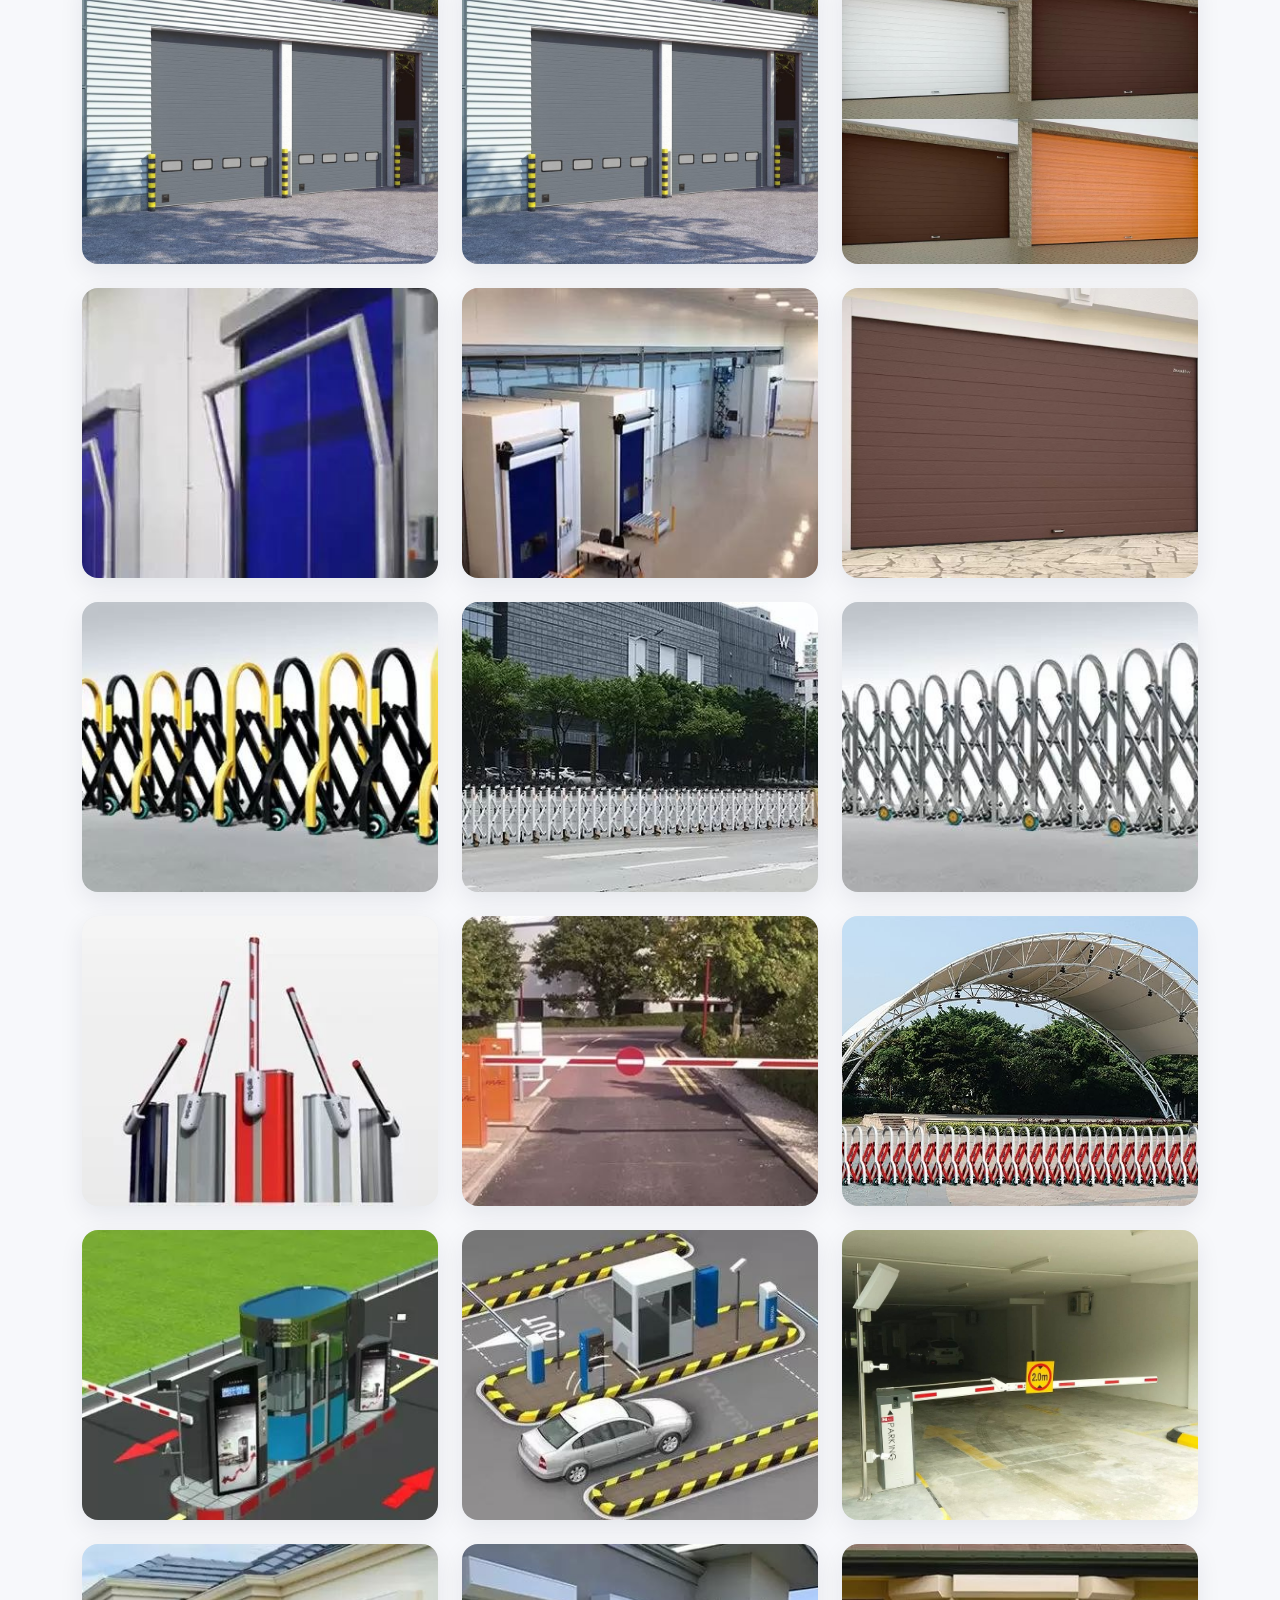
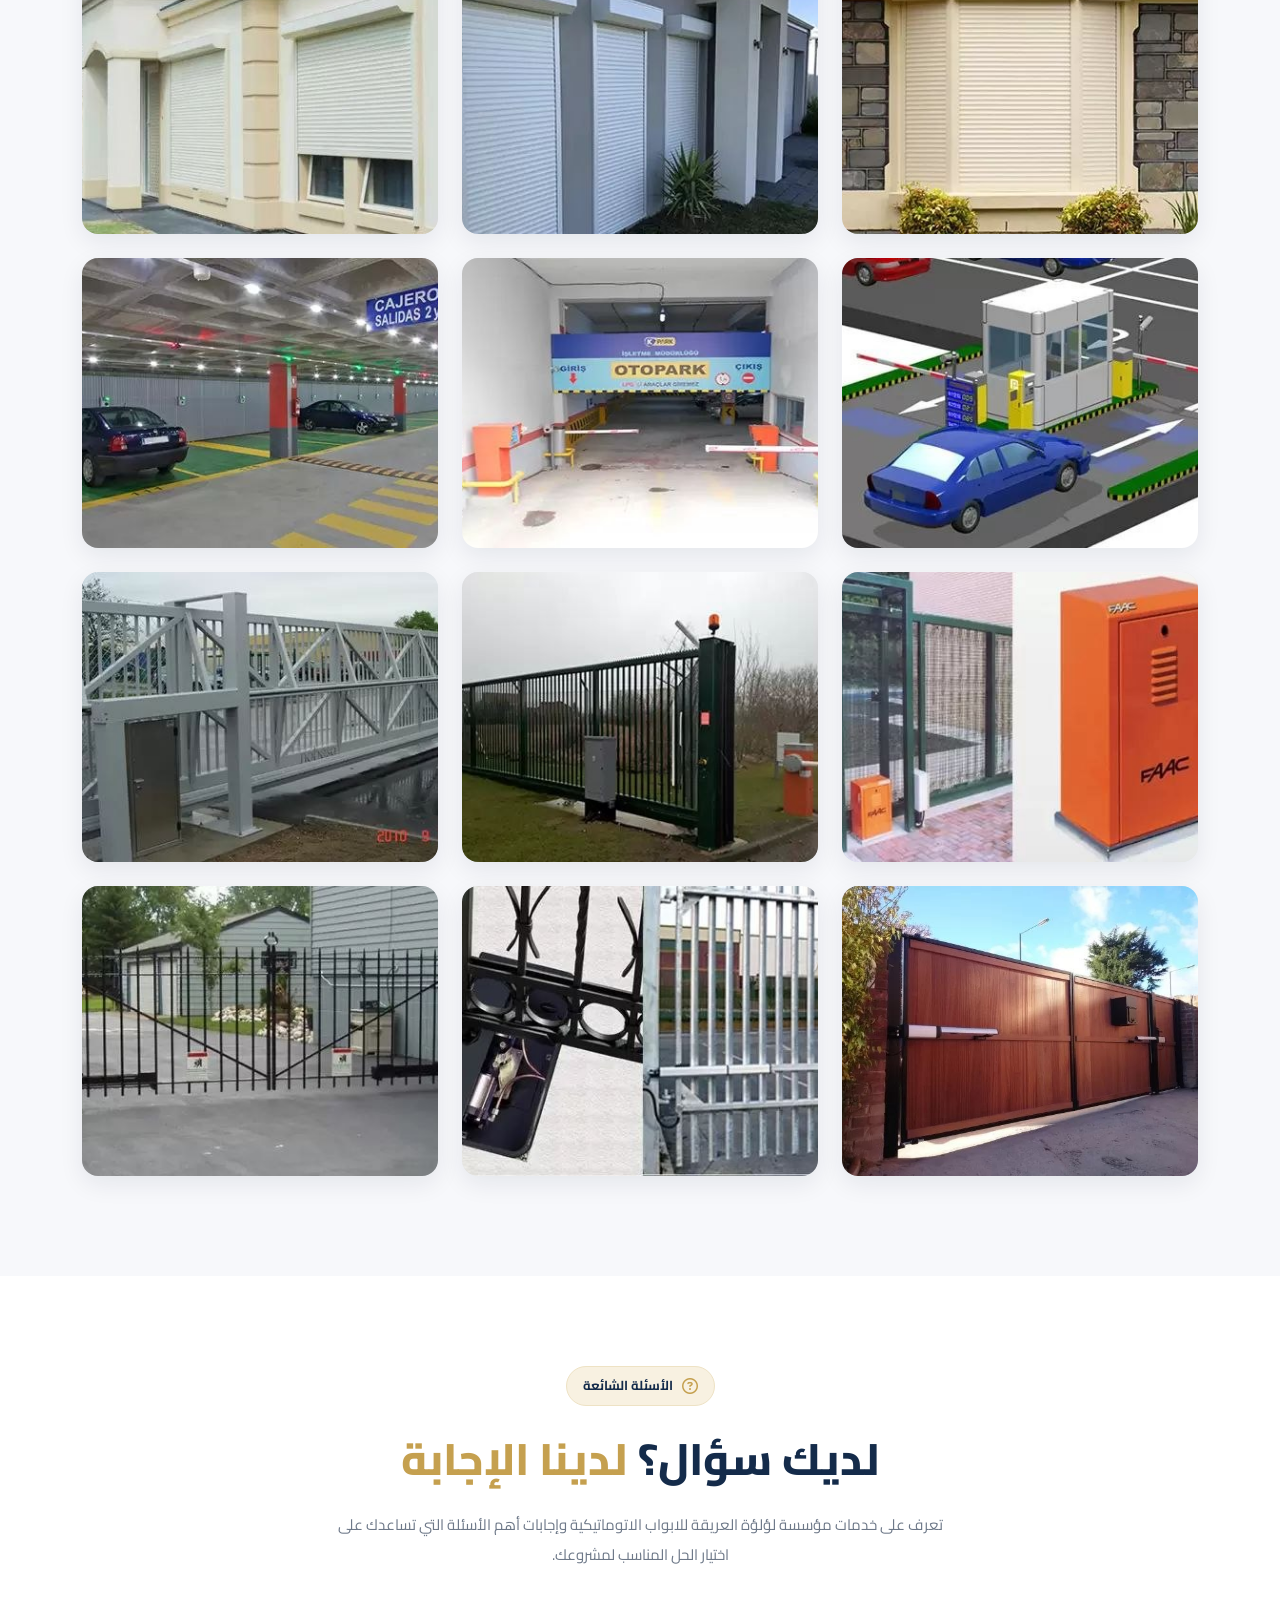
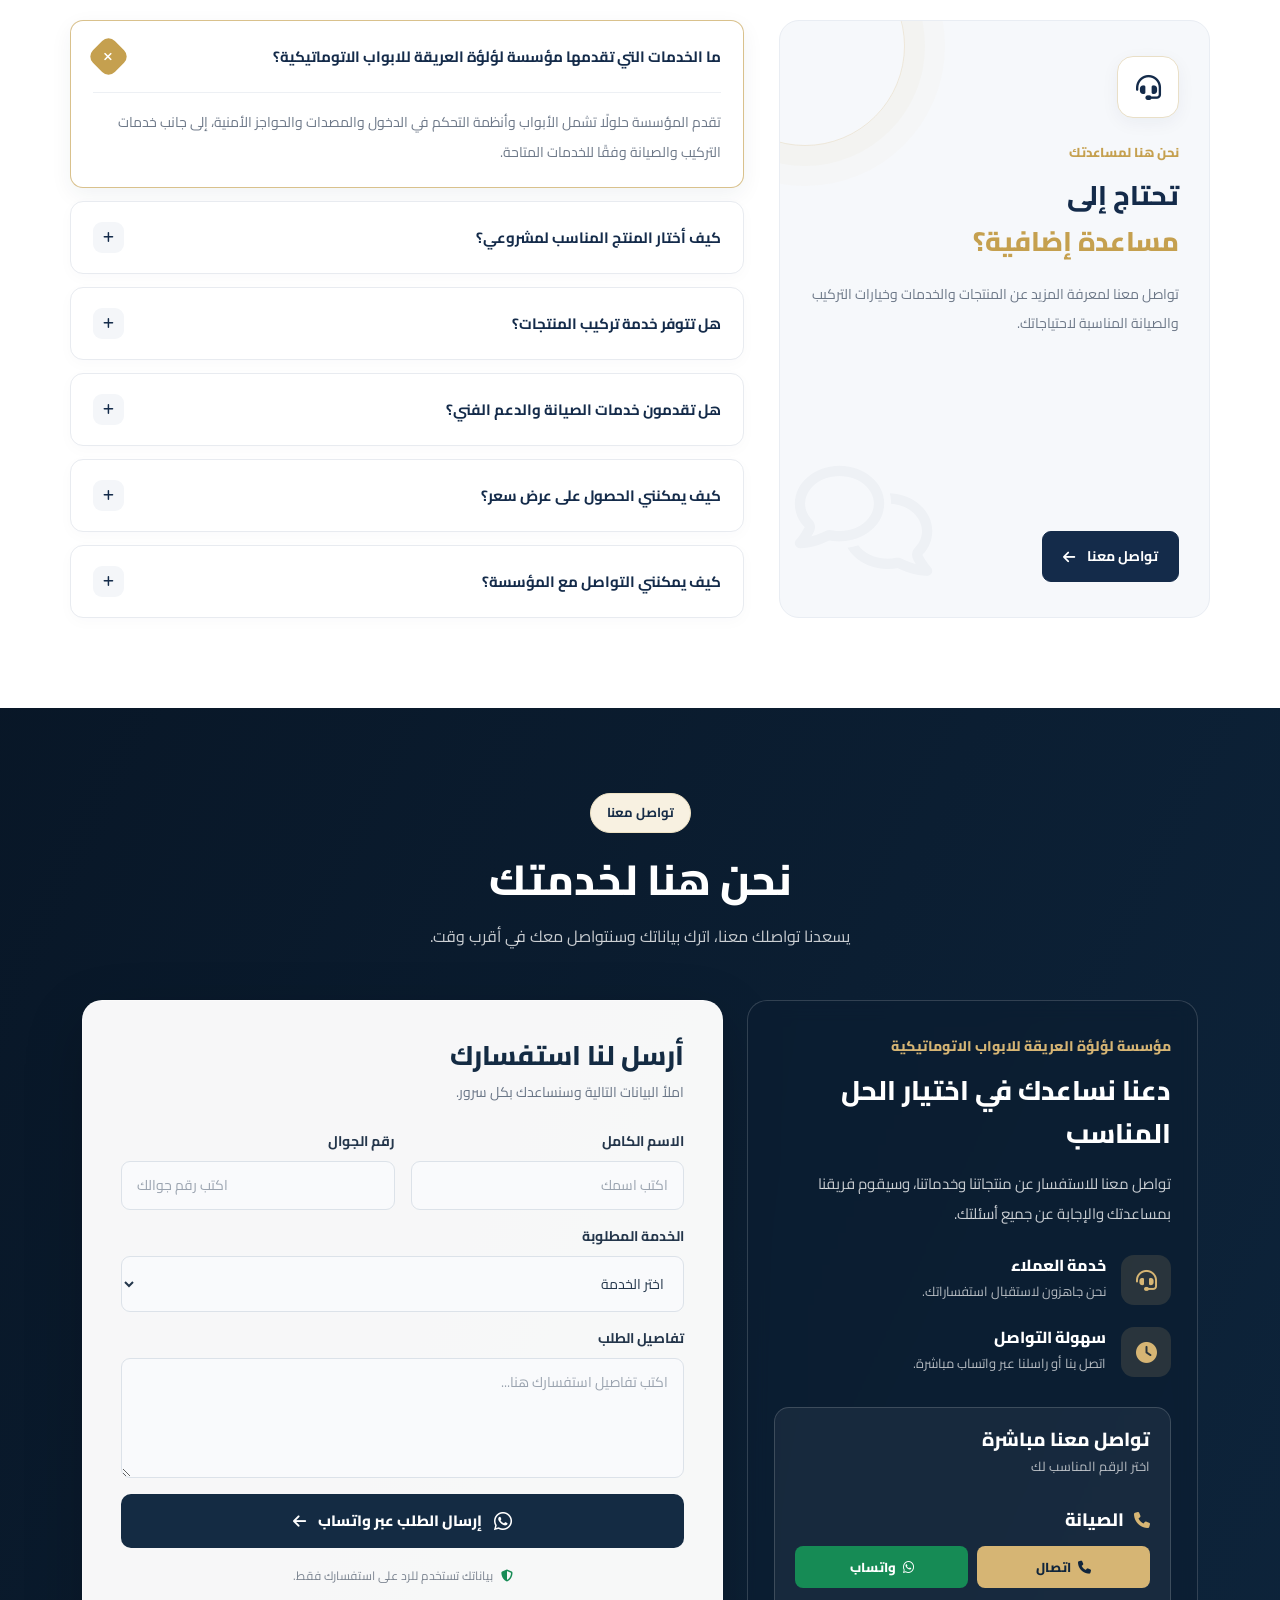
==== commit 5f8eb9e4: "Update index.html" ====
--- a/index.html
+++ b/index.html
@@ -929,7 +929,7 @@
                 <div class="ld-auto-visual ld-reveal">
                     <div class="ld-auto-image-wrap">
                         <img
-                            src="images/1.jpg"
+                            src="images/about-2.jpg"
                             alt="الأبواب الزجاجية الأوتوماتيكية من لؤلؤة"
                             class="ld-auto-main-image"
                             loading="lazy">
--- a/css/index.css
+++ b/css/index.css
@@ -5614,8 +5614,9 @@
 }
 
 .ld-auto-label-icon {
-    display: grid;
-    place-items: center;
+    display: flex;
+   align-items:center;
+  justify-content:center;
     flex-shrink: 0;
     width: 52px;
     height: 52px;
@@ -5626,8 +5627,7 @@
     font-size: 22px;
 }
 
-.ld-auto-image-label strong,
-.ld-auto-image-label span {
+.ld-auto-image-label strong {
     display: block;
 }
 
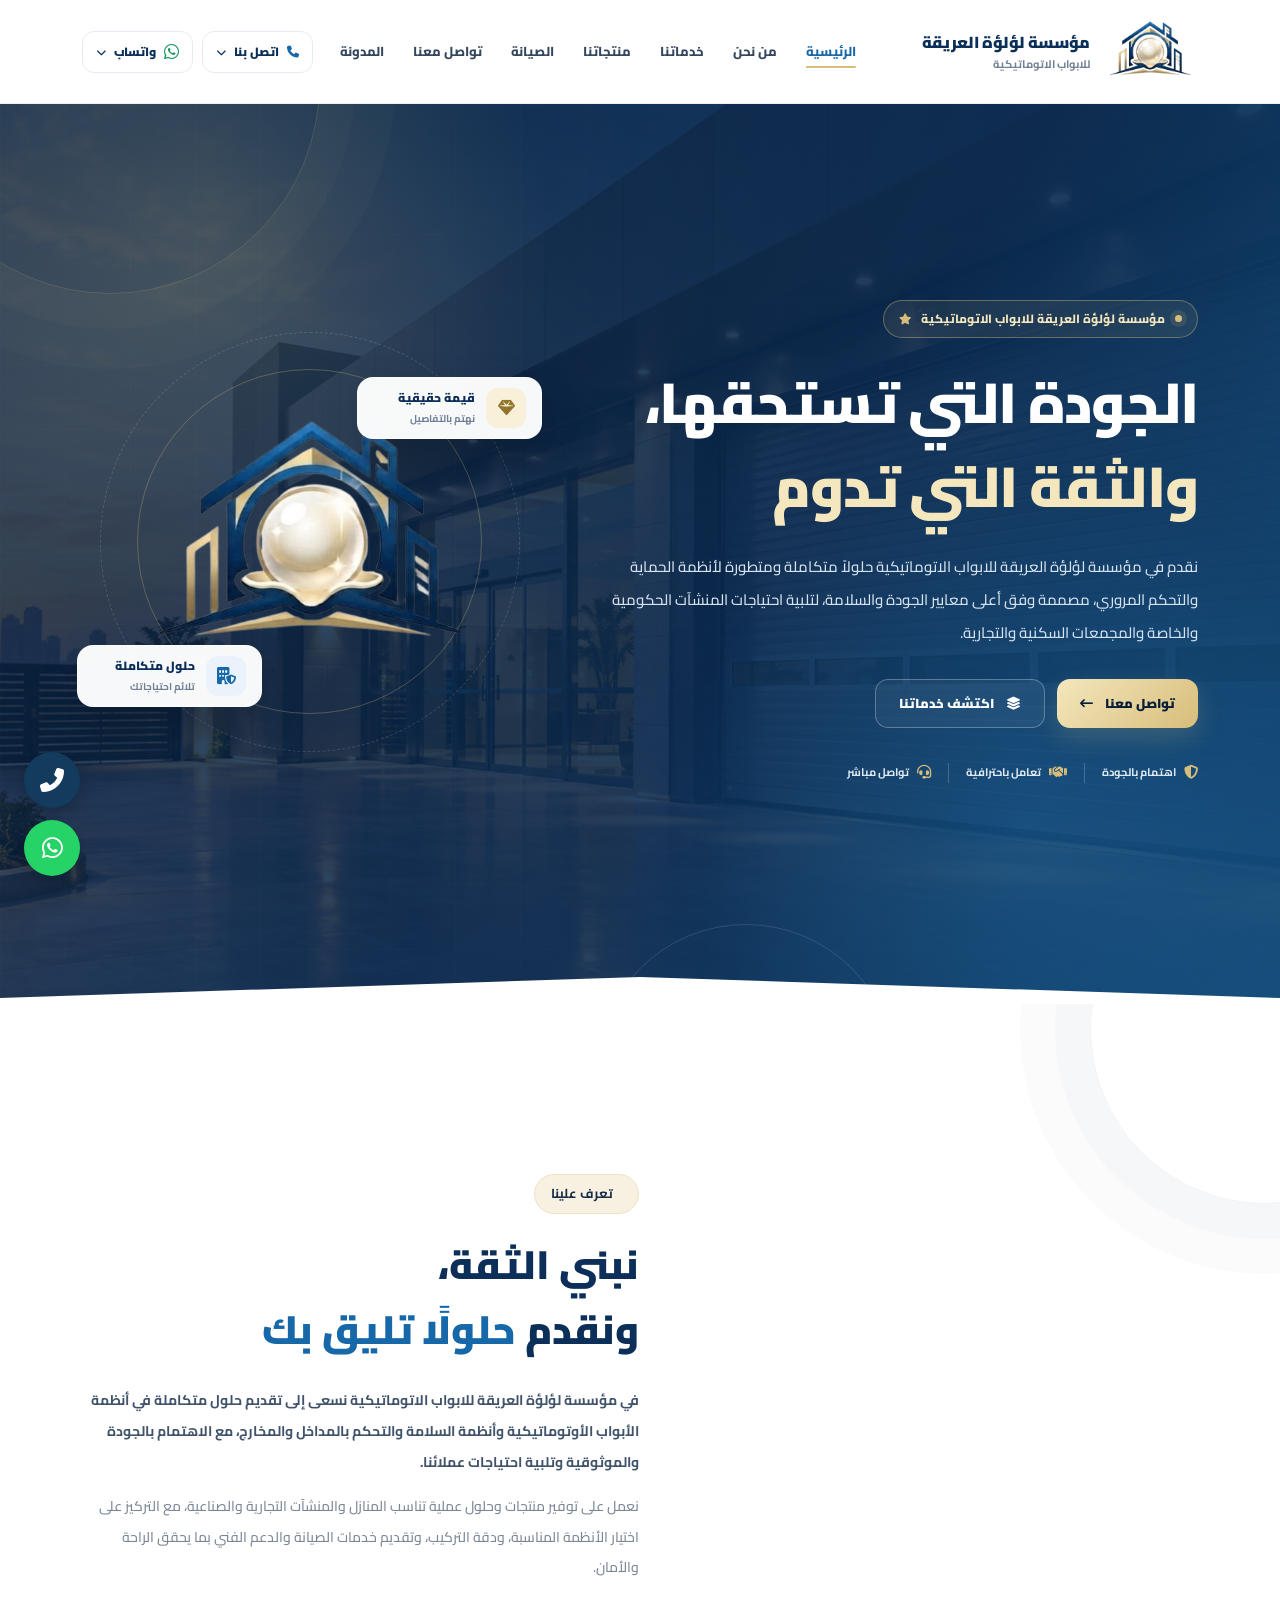
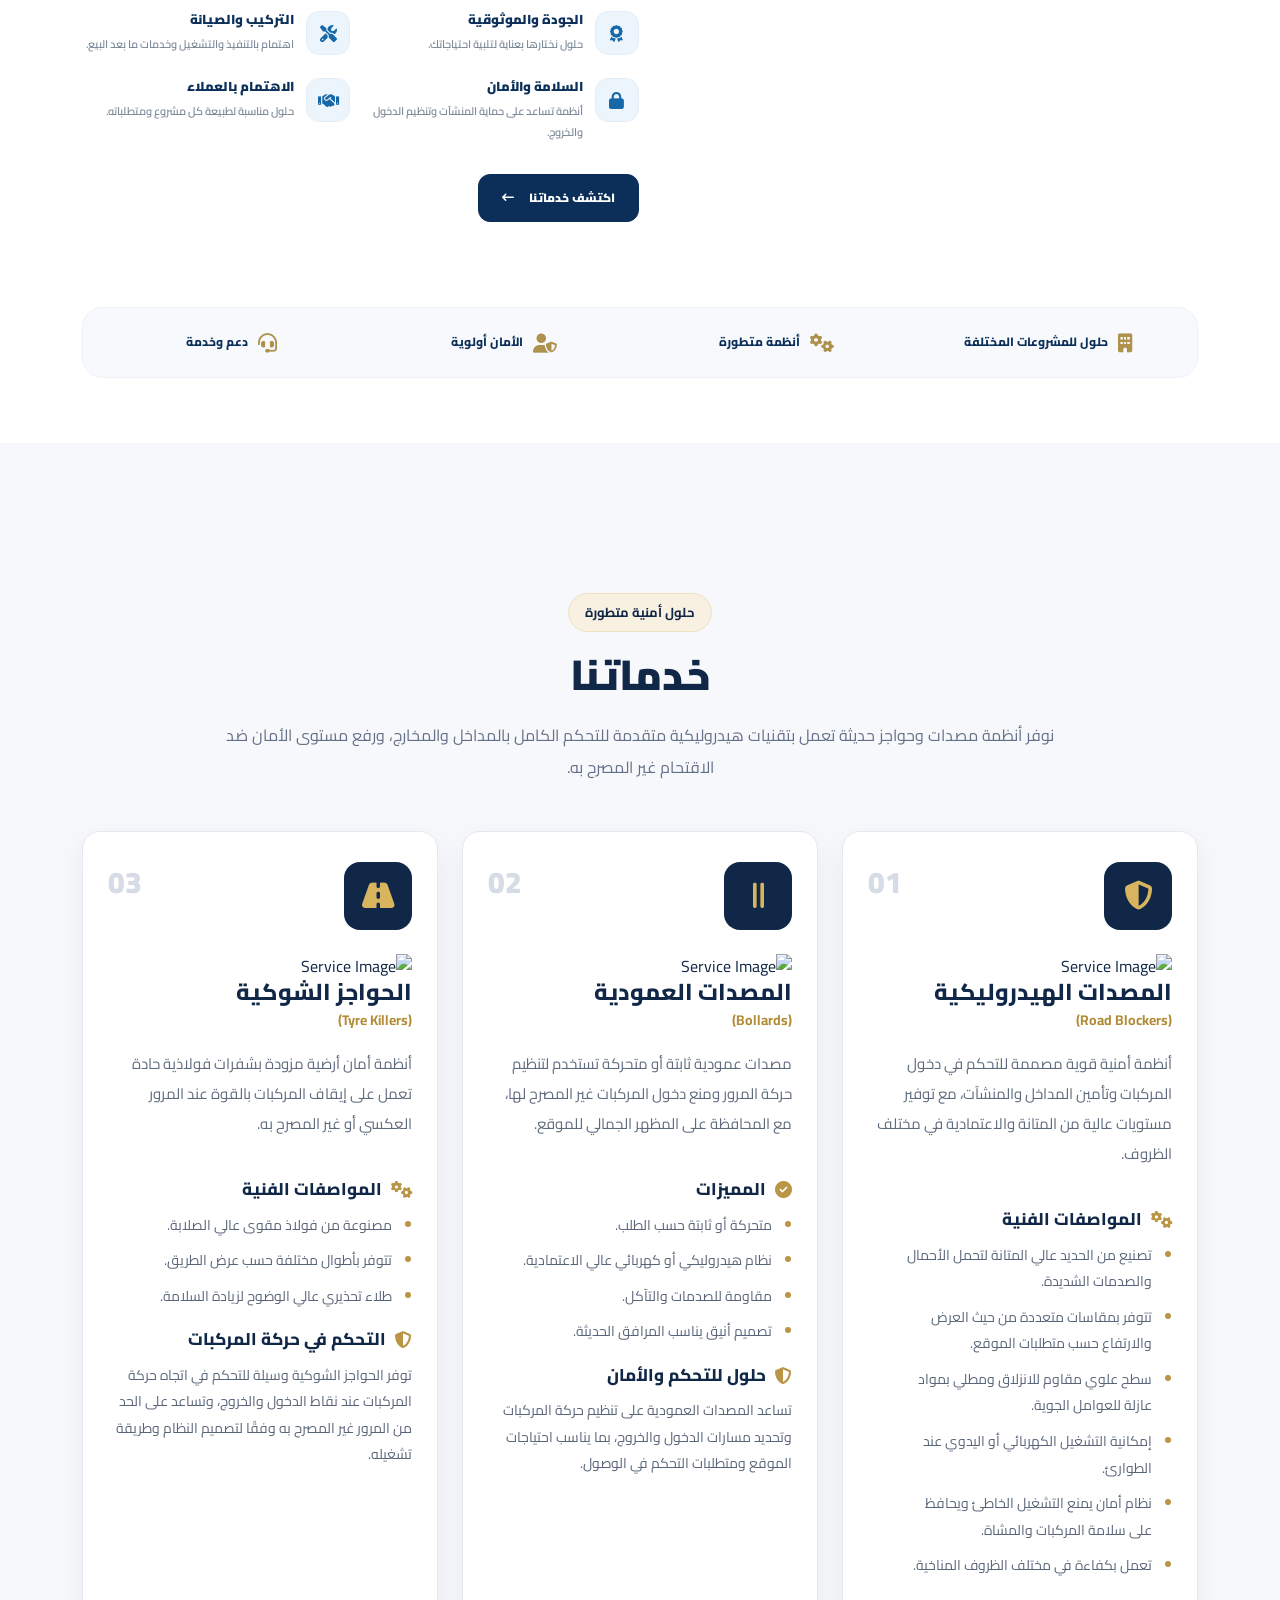
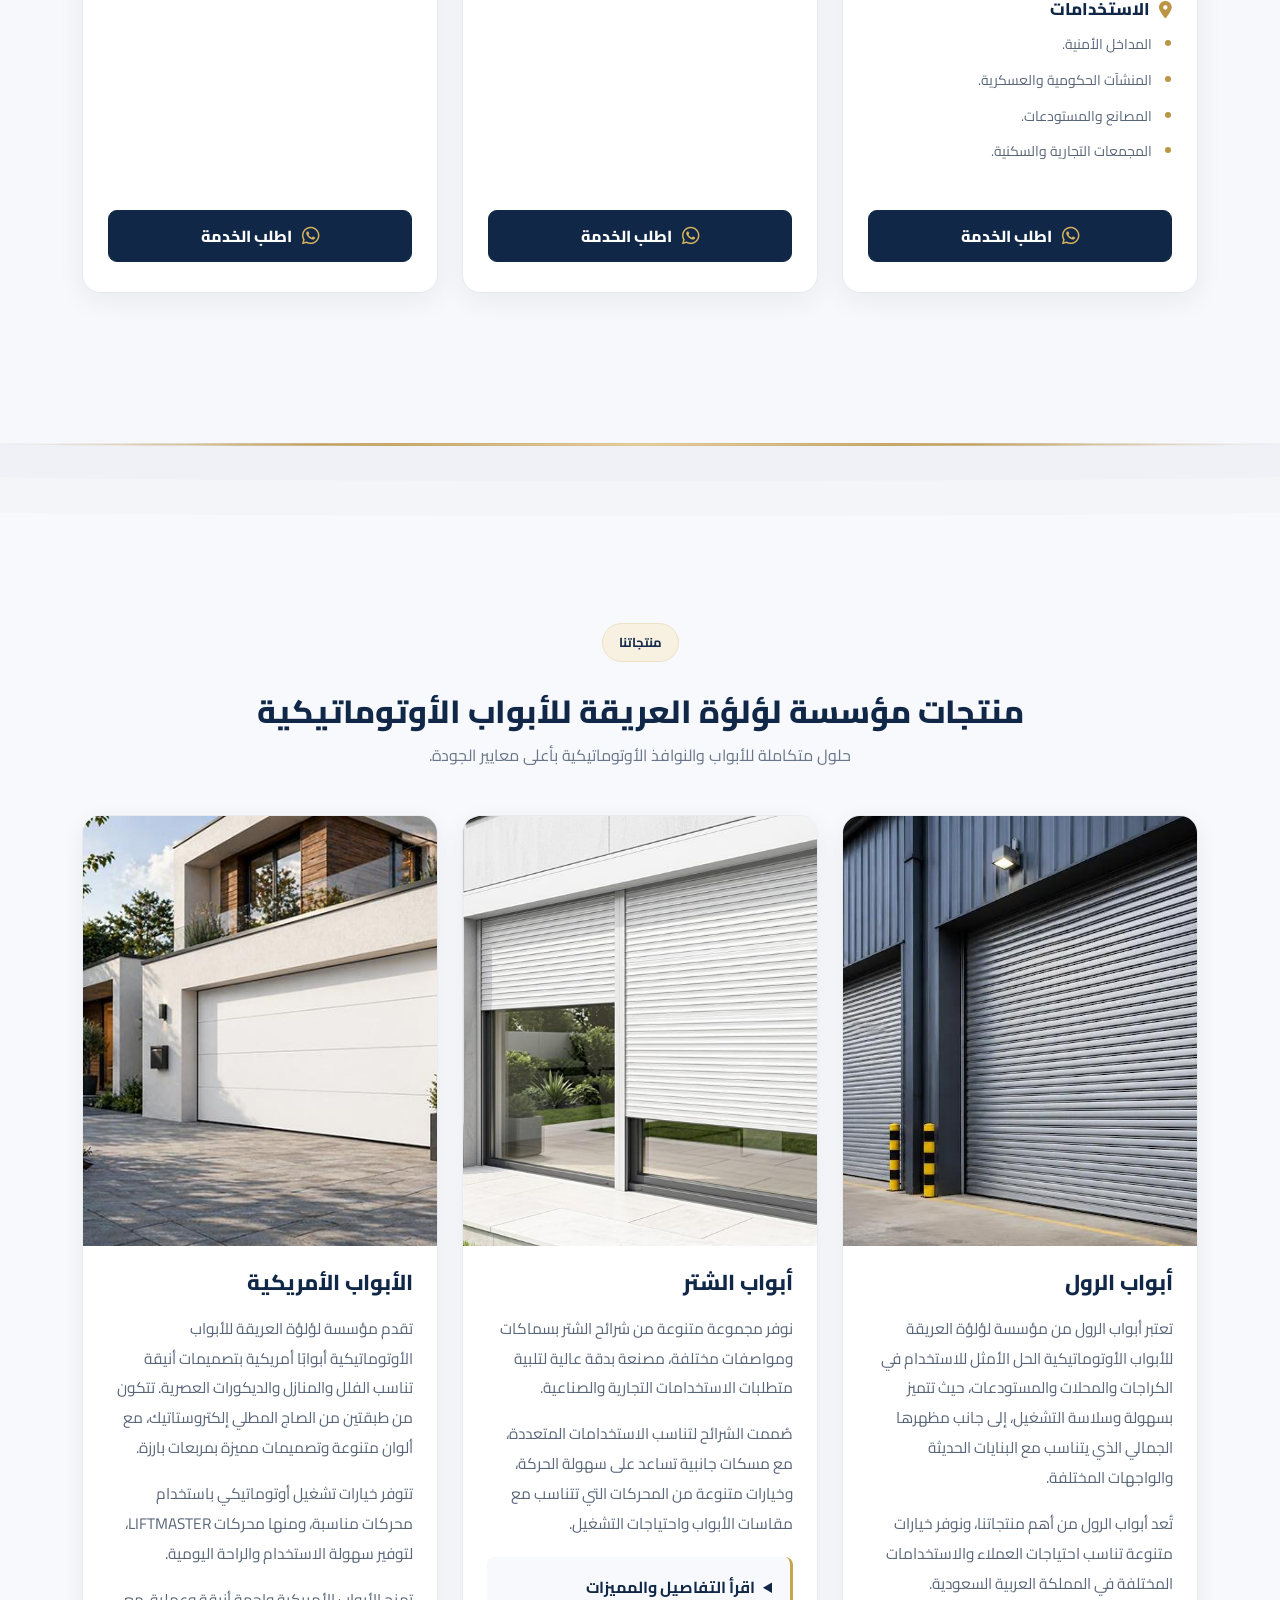
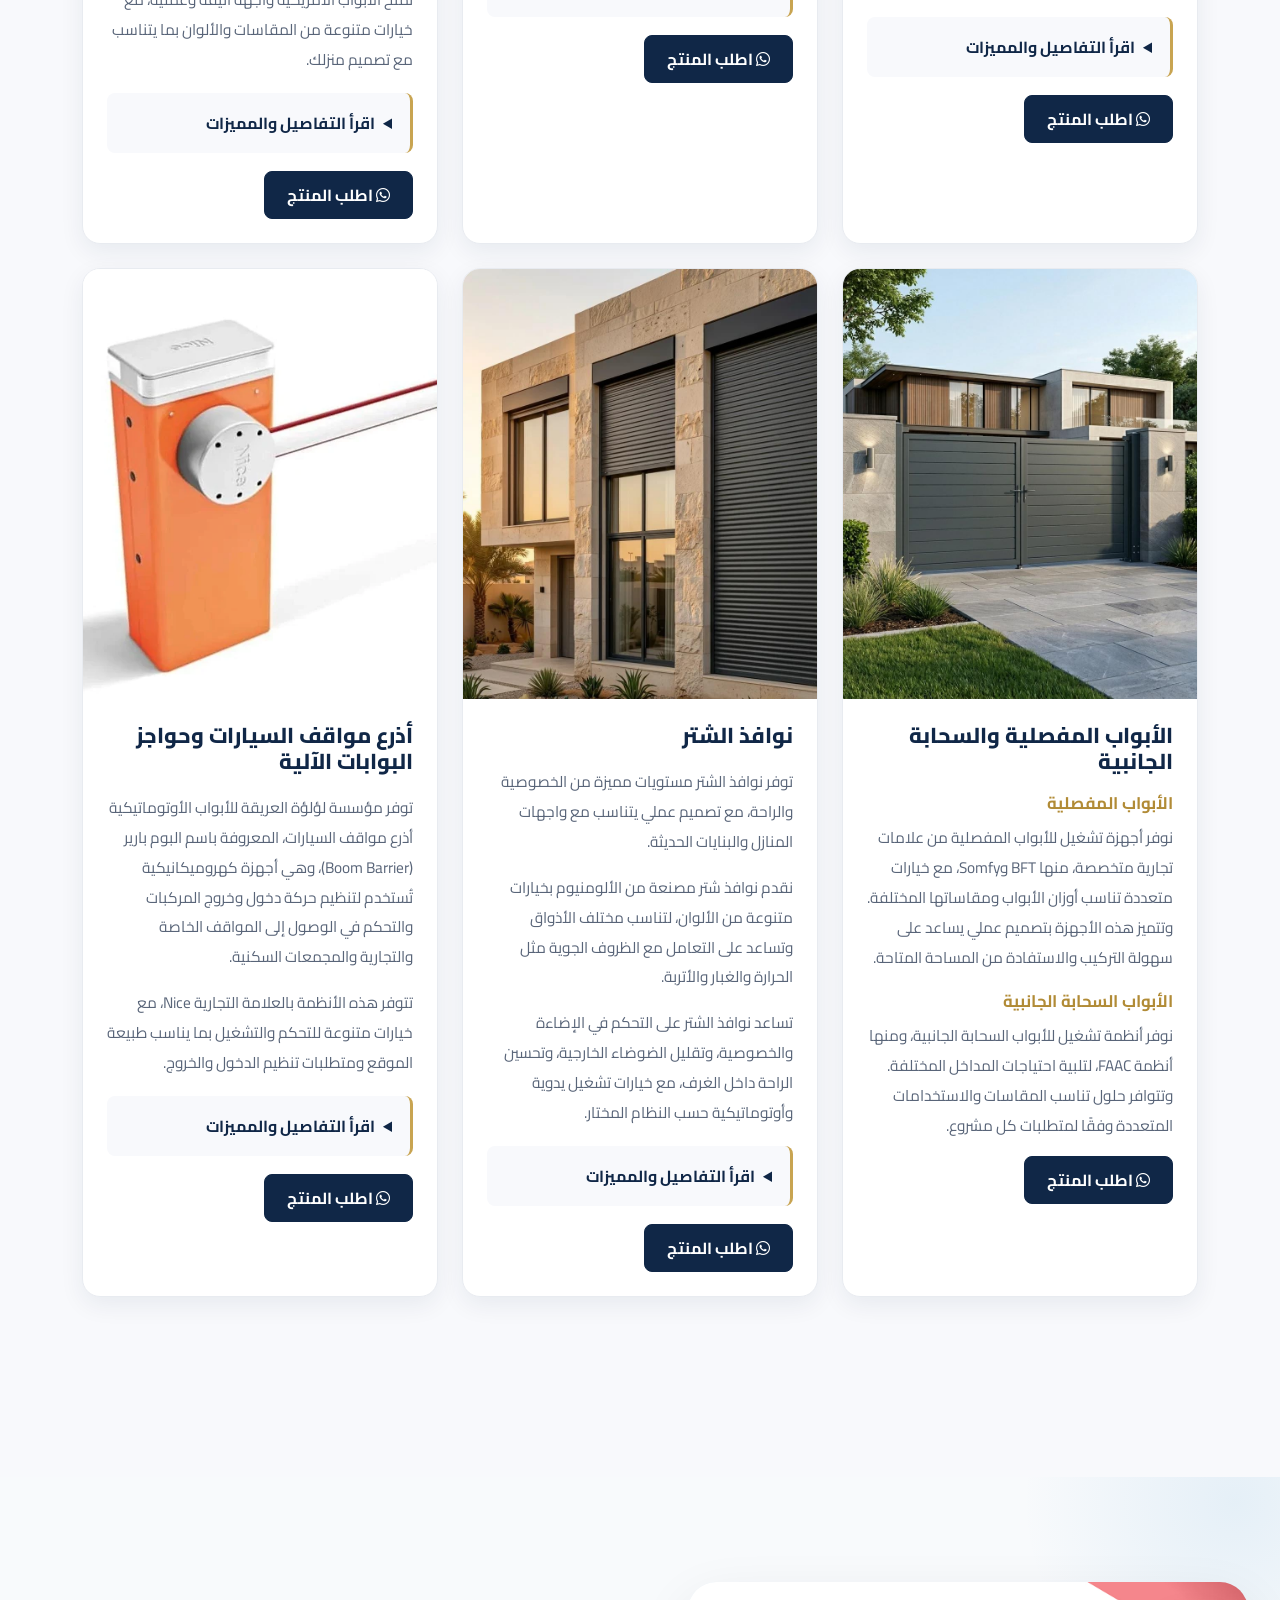
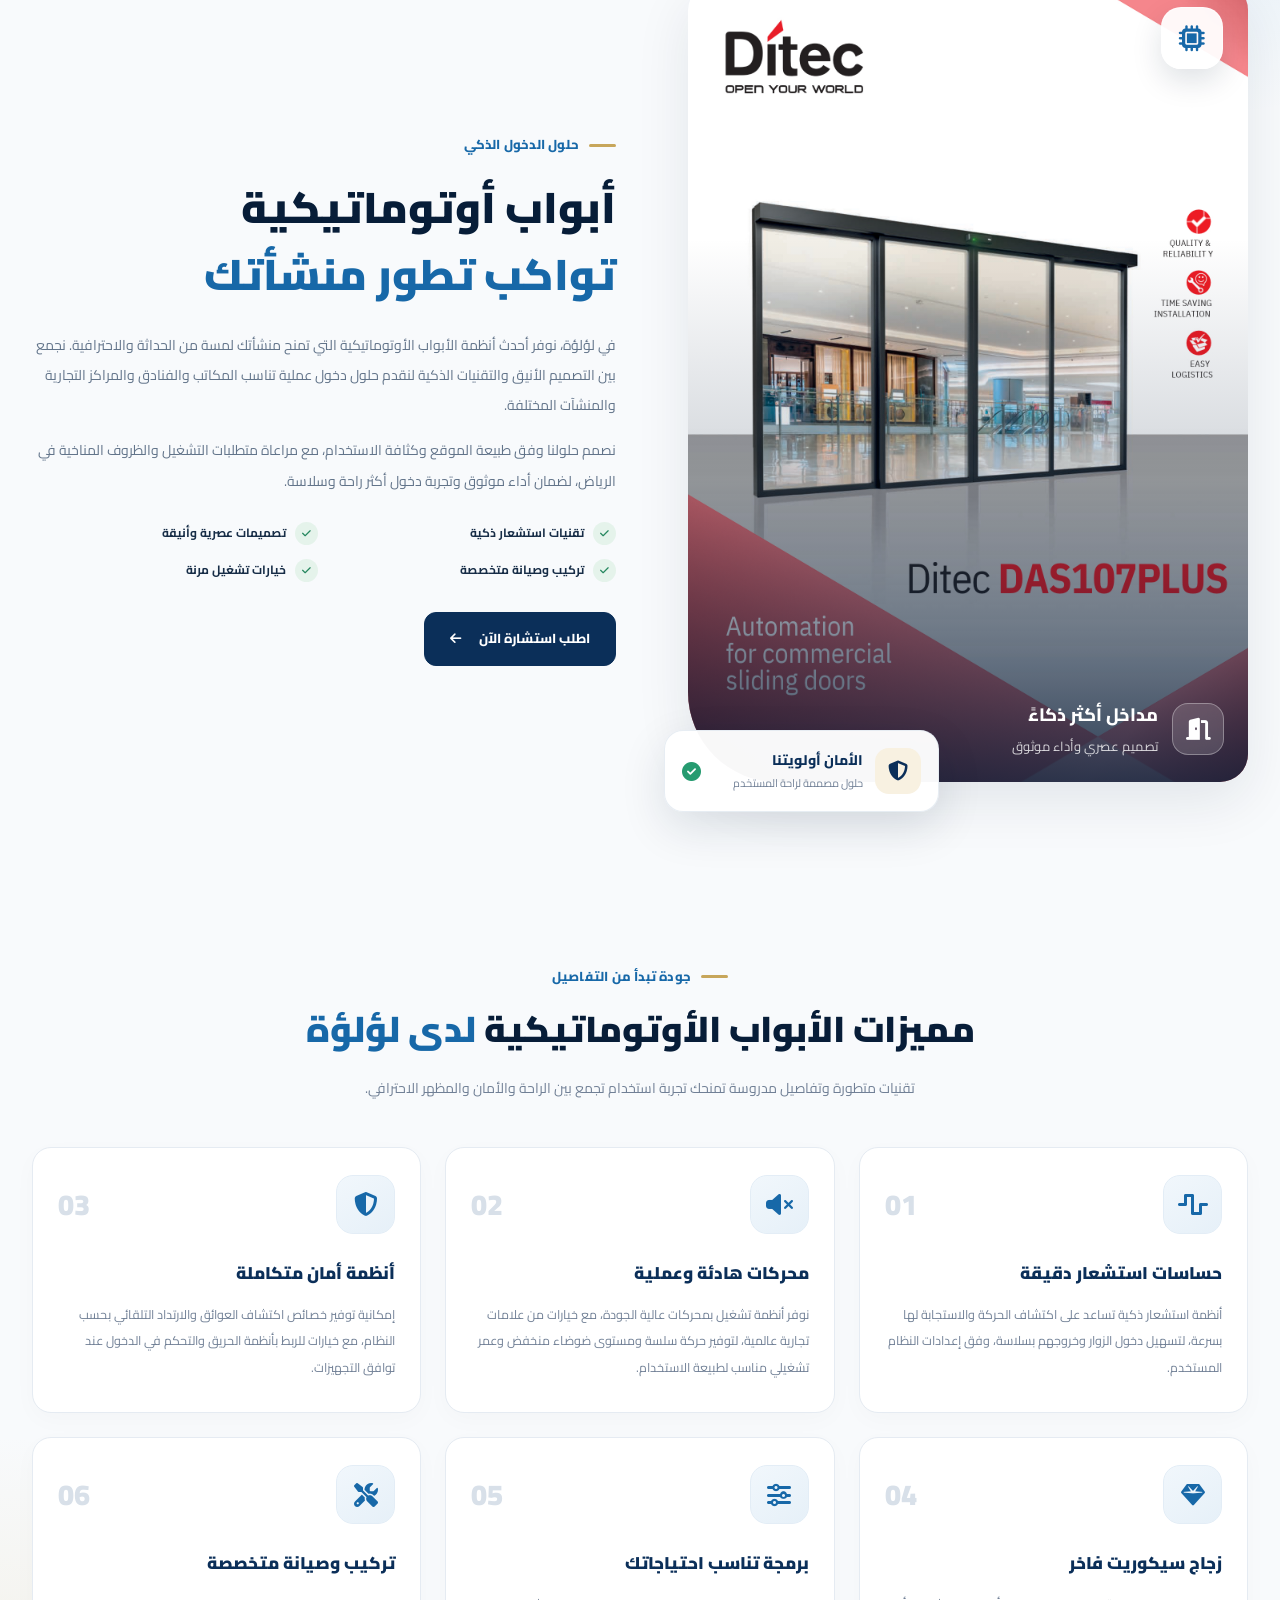
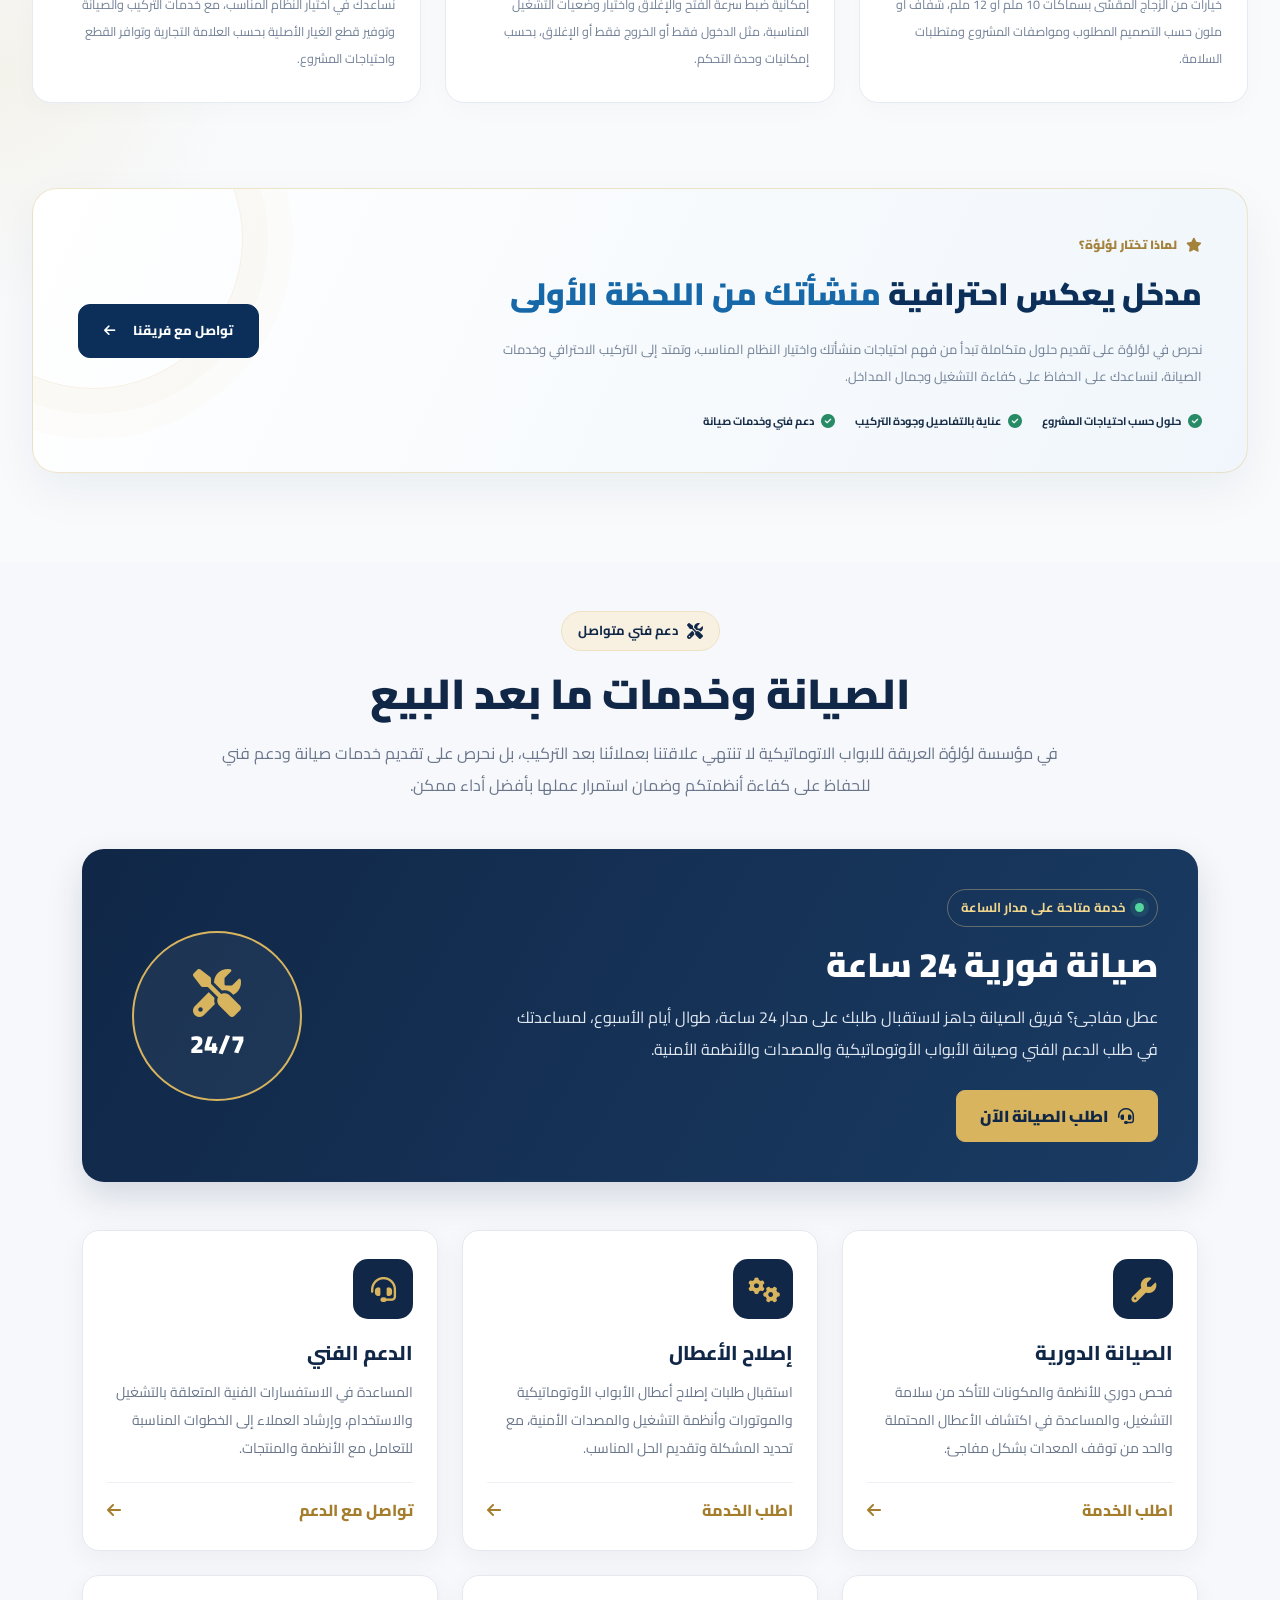
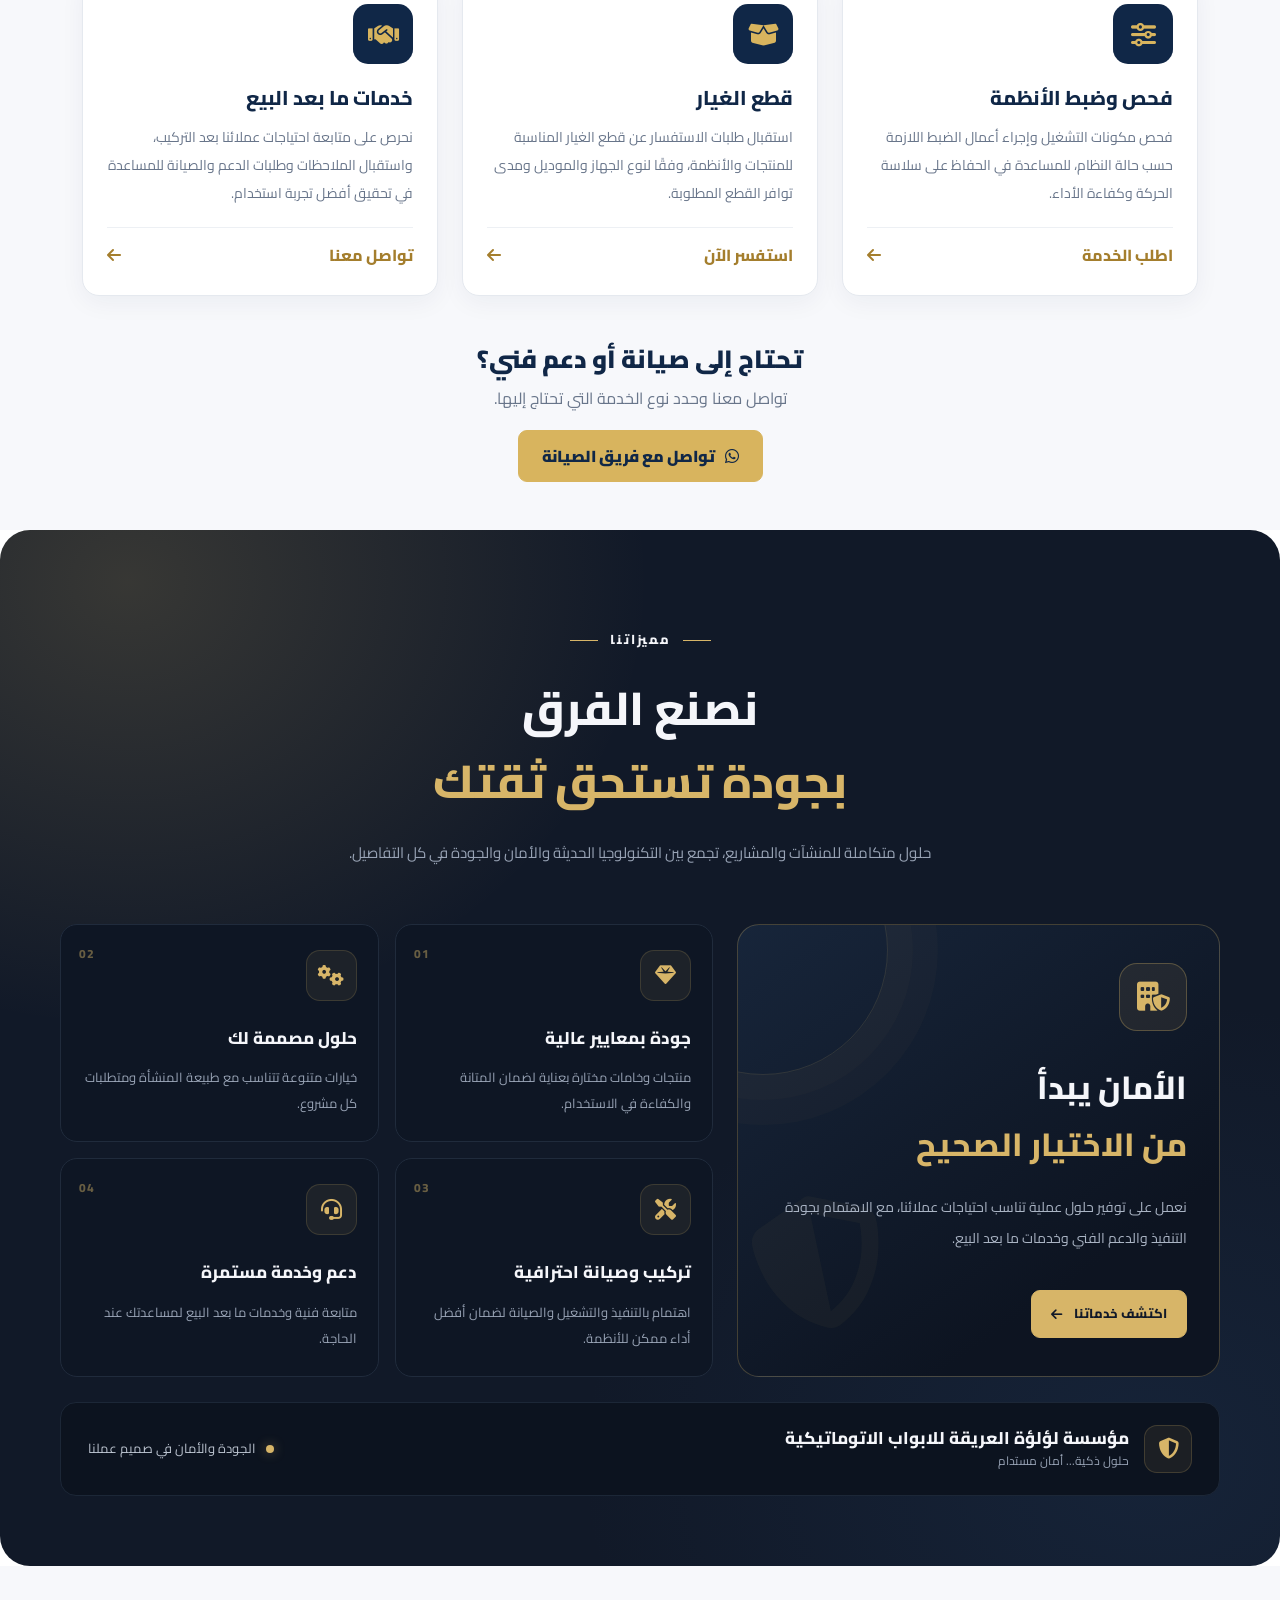
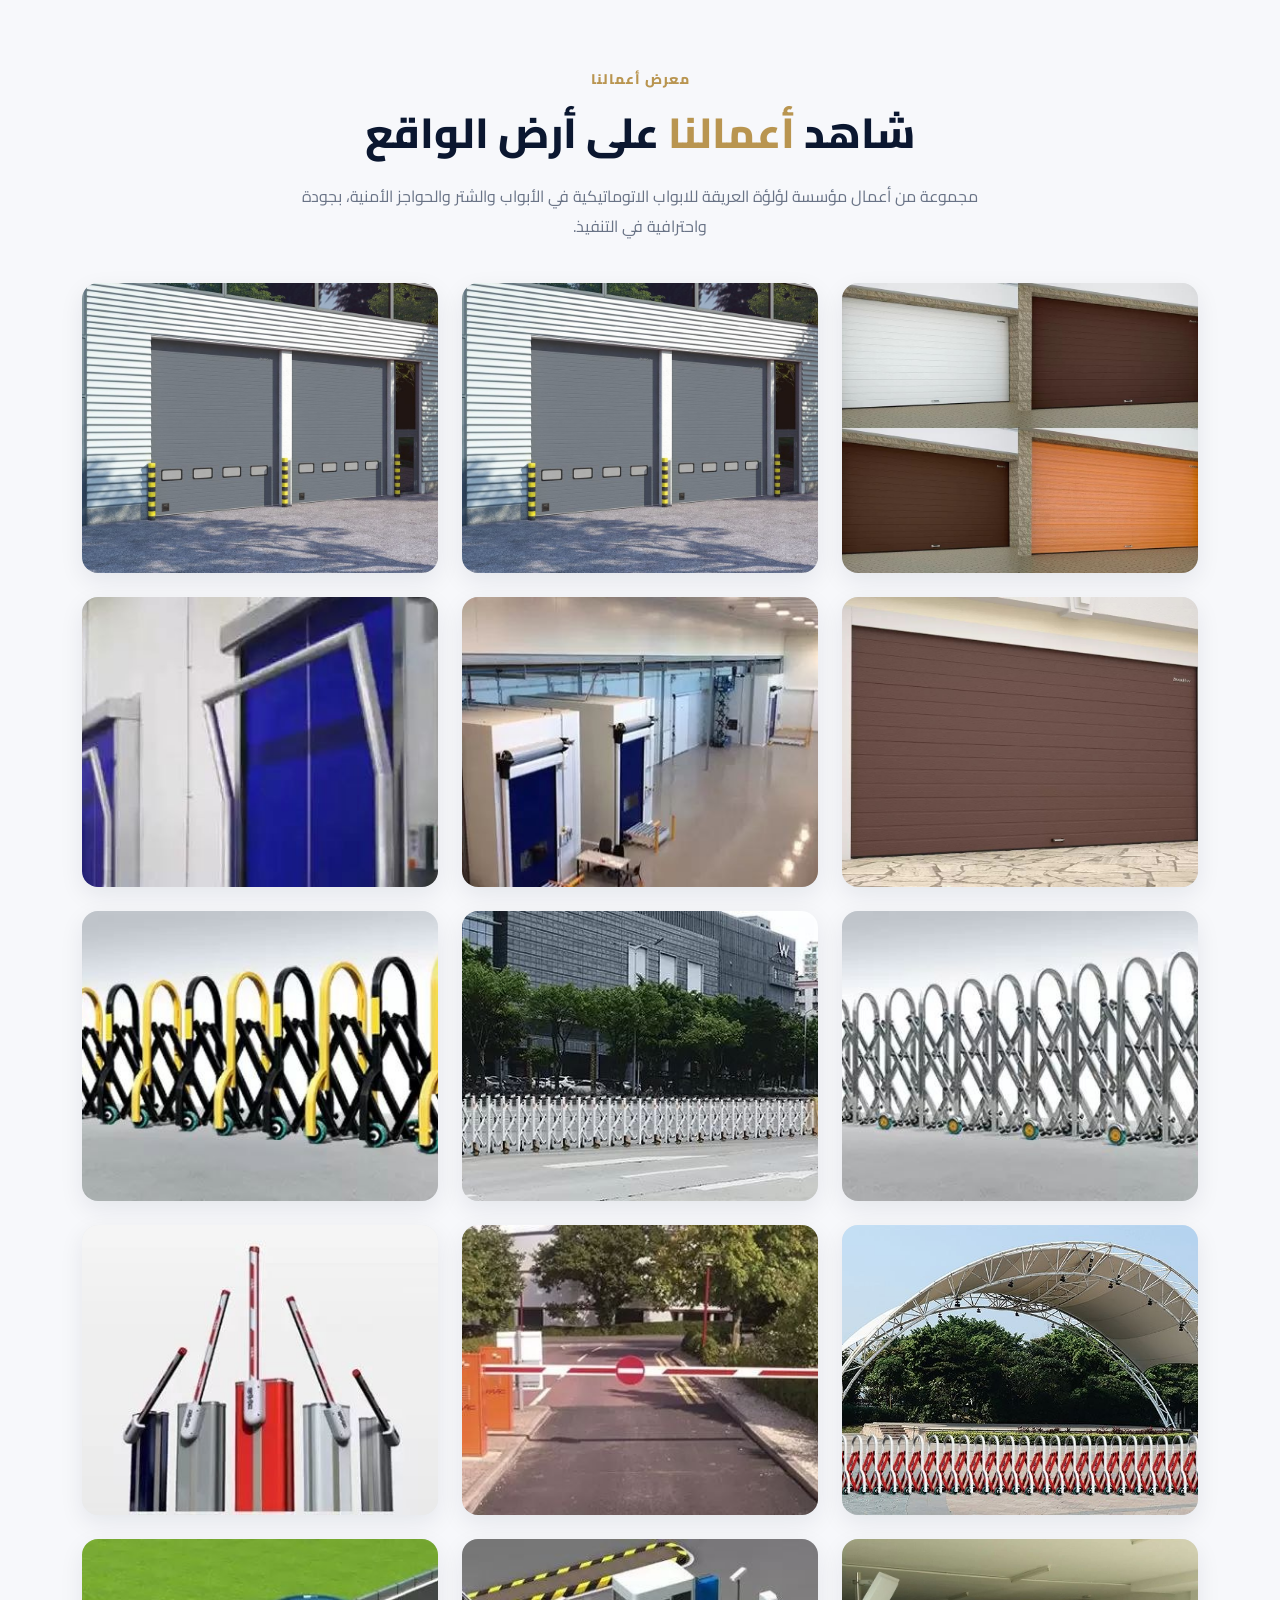
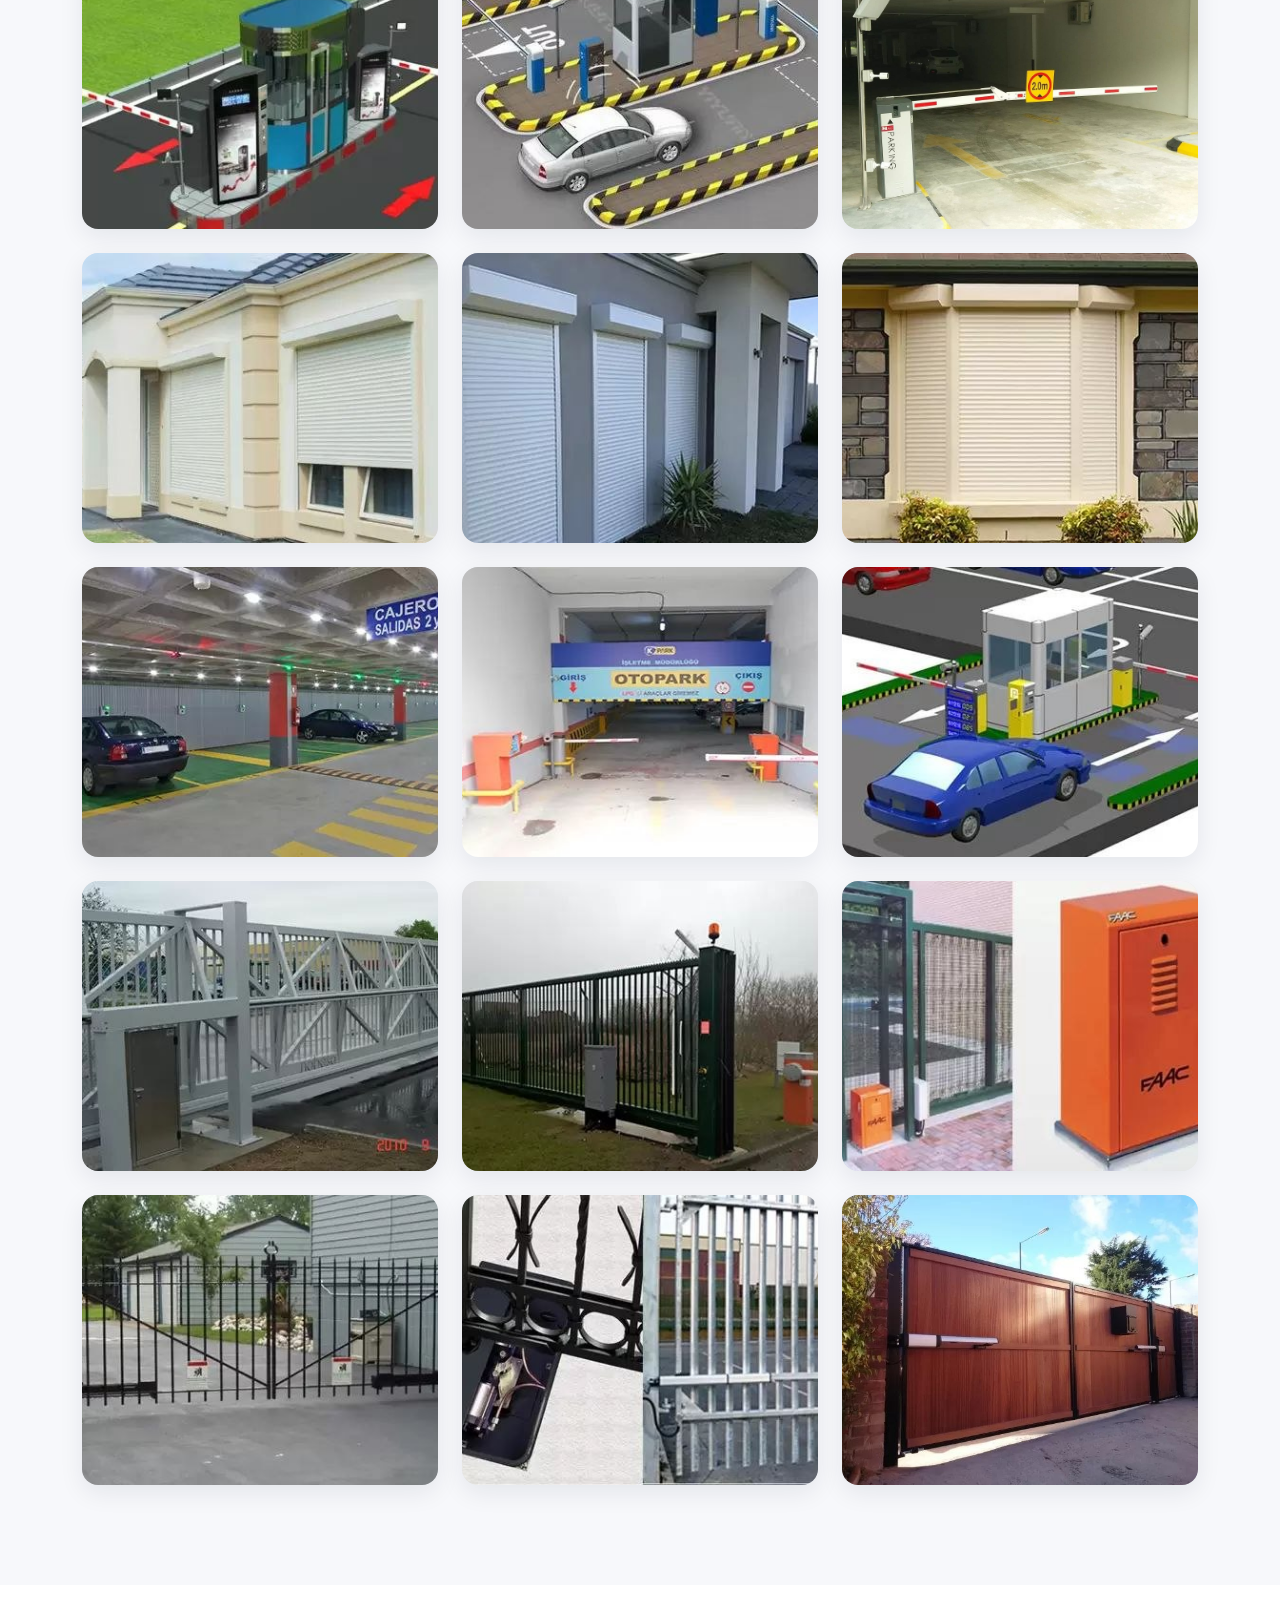
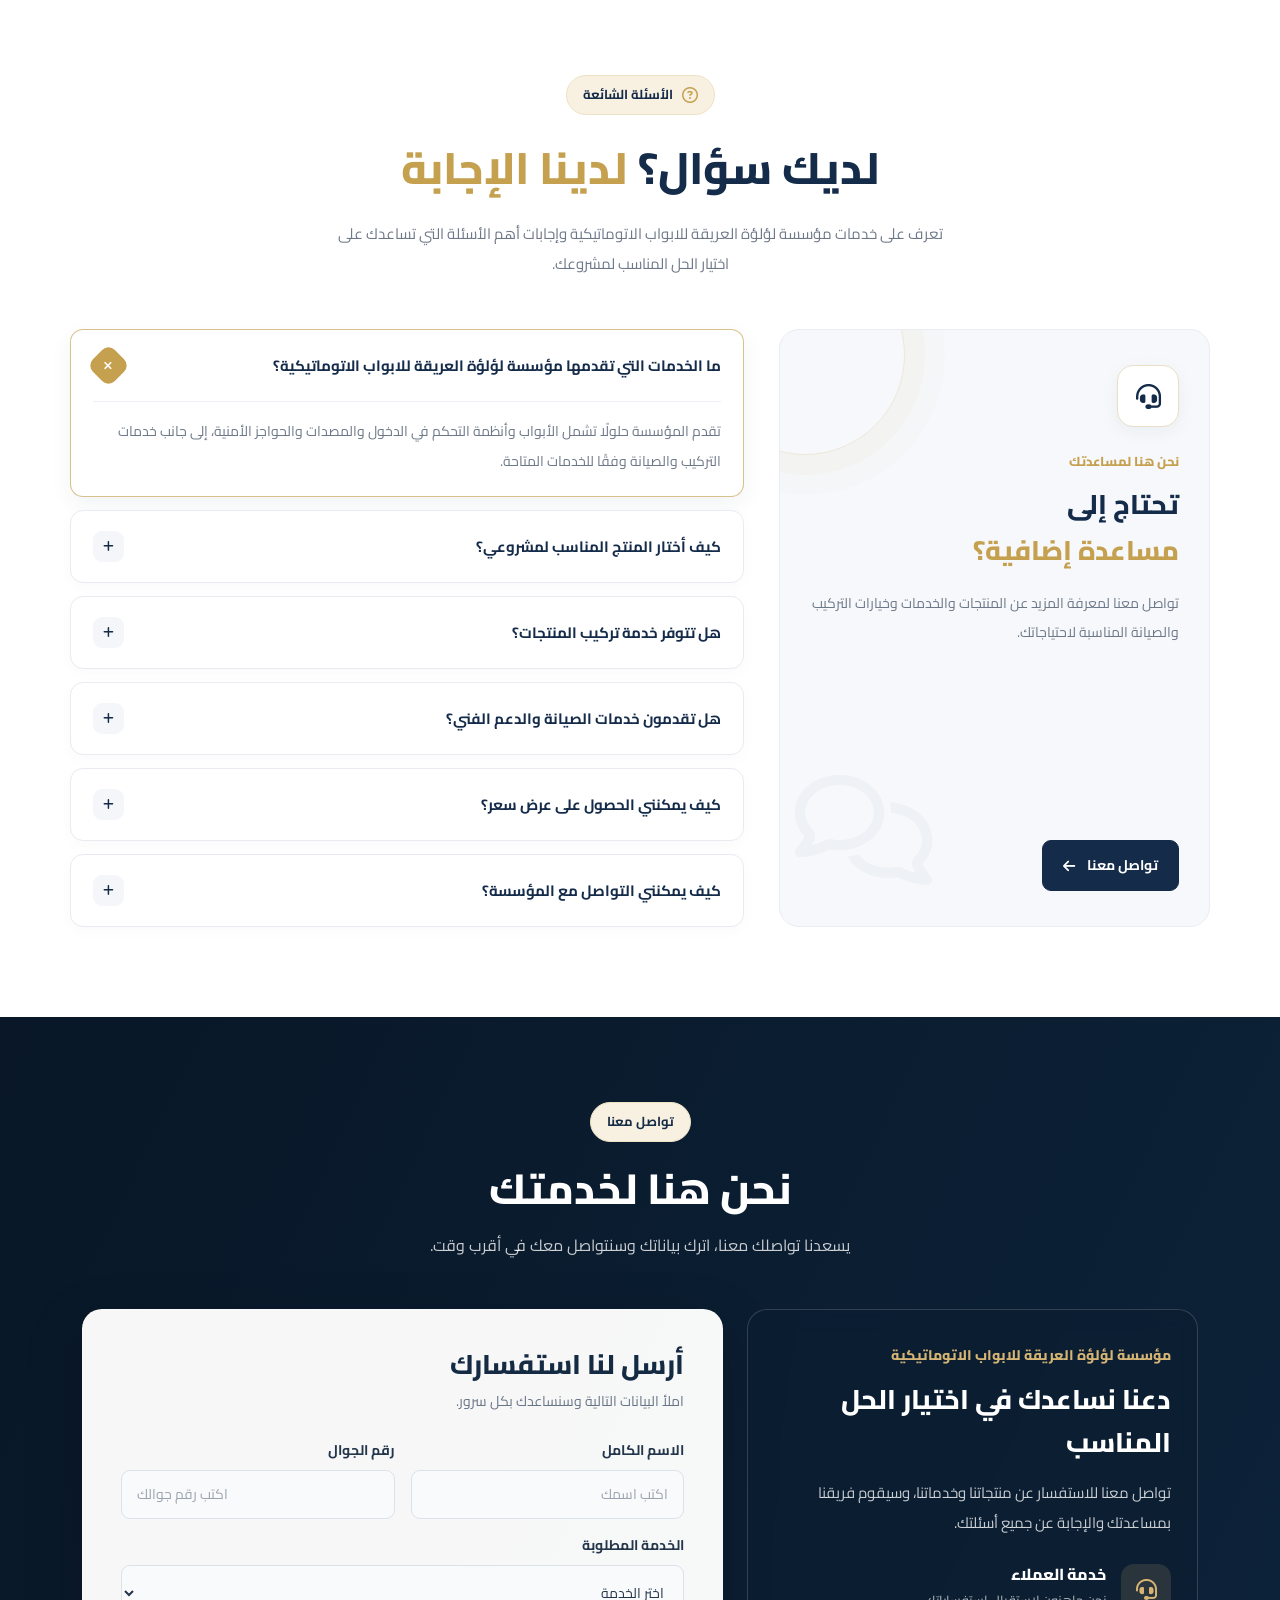
==== commit fd31471d: "Update index.html" ====
--- a/index.html
+++ b/index.html
@@ -25,8 +25,8 @@
 
 <meta property="og:type" content="website">
 <meta property="og:locale" content="ar_SA">
-<meta property="og:site_name" content="مؤسسة لؤلؤة دور">
-<meta property="og:title" content="مؤسسة لؤلؤة العريقة للابواب الاتوماتيكية | أبواب الرول والشتر والحواجز الأمنية">
+<meta property="og:site_name" content= " مؤسسة لؤلؤة العريقة للابواب الاتوماتيكية">
+<meta property="og:title" content="مؤسسة لؤلؤة العريقة للابواب الاتوماتيكية | أبواب الرول والشتر والحواجز الأمنية ">
 <meta property="og:description" content="حلول الأبواب والشتر والحواجز الأمنية والصيانة لدى مؤسسة لؤلؤة العريقة للابواب الاتوماتيكية. تواصل معنا لمعرفة الخدمات المناسبة لمشروعك.">
 <meta property="og:url" content="https://yourdomain.com/">
 <meta property="og:image" content="https://yourdomain.com/images/og-image.jpg">
@@ -441,7 +441,9 @@
           </div>
 
           <span class="service-number">01</span>
-
+    <div class="service-image">
+        <img src="images/service-2.jpg" alt="Service Image">
+     </div>
           <h3>المصدات الهيدروليكية</h3>
           <span class="service-en">(Road Blockers)</span>
 
@@ -496,7 +498,9 @@
           </div>
 
           <span class="service-number">02</span>
-
+  <div class="service-image">
+        <img src="images/service-3.jpg" alt="Service Image">
+     </div>
           <h3>المصدات العمودية</h3>
           <span class="service-en">(Bollards)</span>
 
@@ -548,7 +552,9 @@
           </div>
 
           <span class="service-number">03</span>
-
+  <div class="service-image">
+        <img src="images/service-1.jpg" alt="Service Image">
+     </div>
           <h3>الحواجز الشوكية</h3>
           <span class="service-en">(Tyre Killers)</span>
 
--- a/css/index.css
+++ b/css/index.css
@@ -5571,7 +5571,7 @@
 
 .ld-auto-image-wrap {
     position: relative;
-    height: 470px;
+    height: 800px;
     overflow: hidden;
     border-radius: 28px 28px 28px 90px;
     background: #e4edf5;
@@ -5645,7 +5645,7 @@
 .ld-auto-floating-icon {
     position: absolute;
     top: 25px;
-    left: 25px;
+    right: 25px;
     display: grid;
     place-items: center;
     width: 62px;
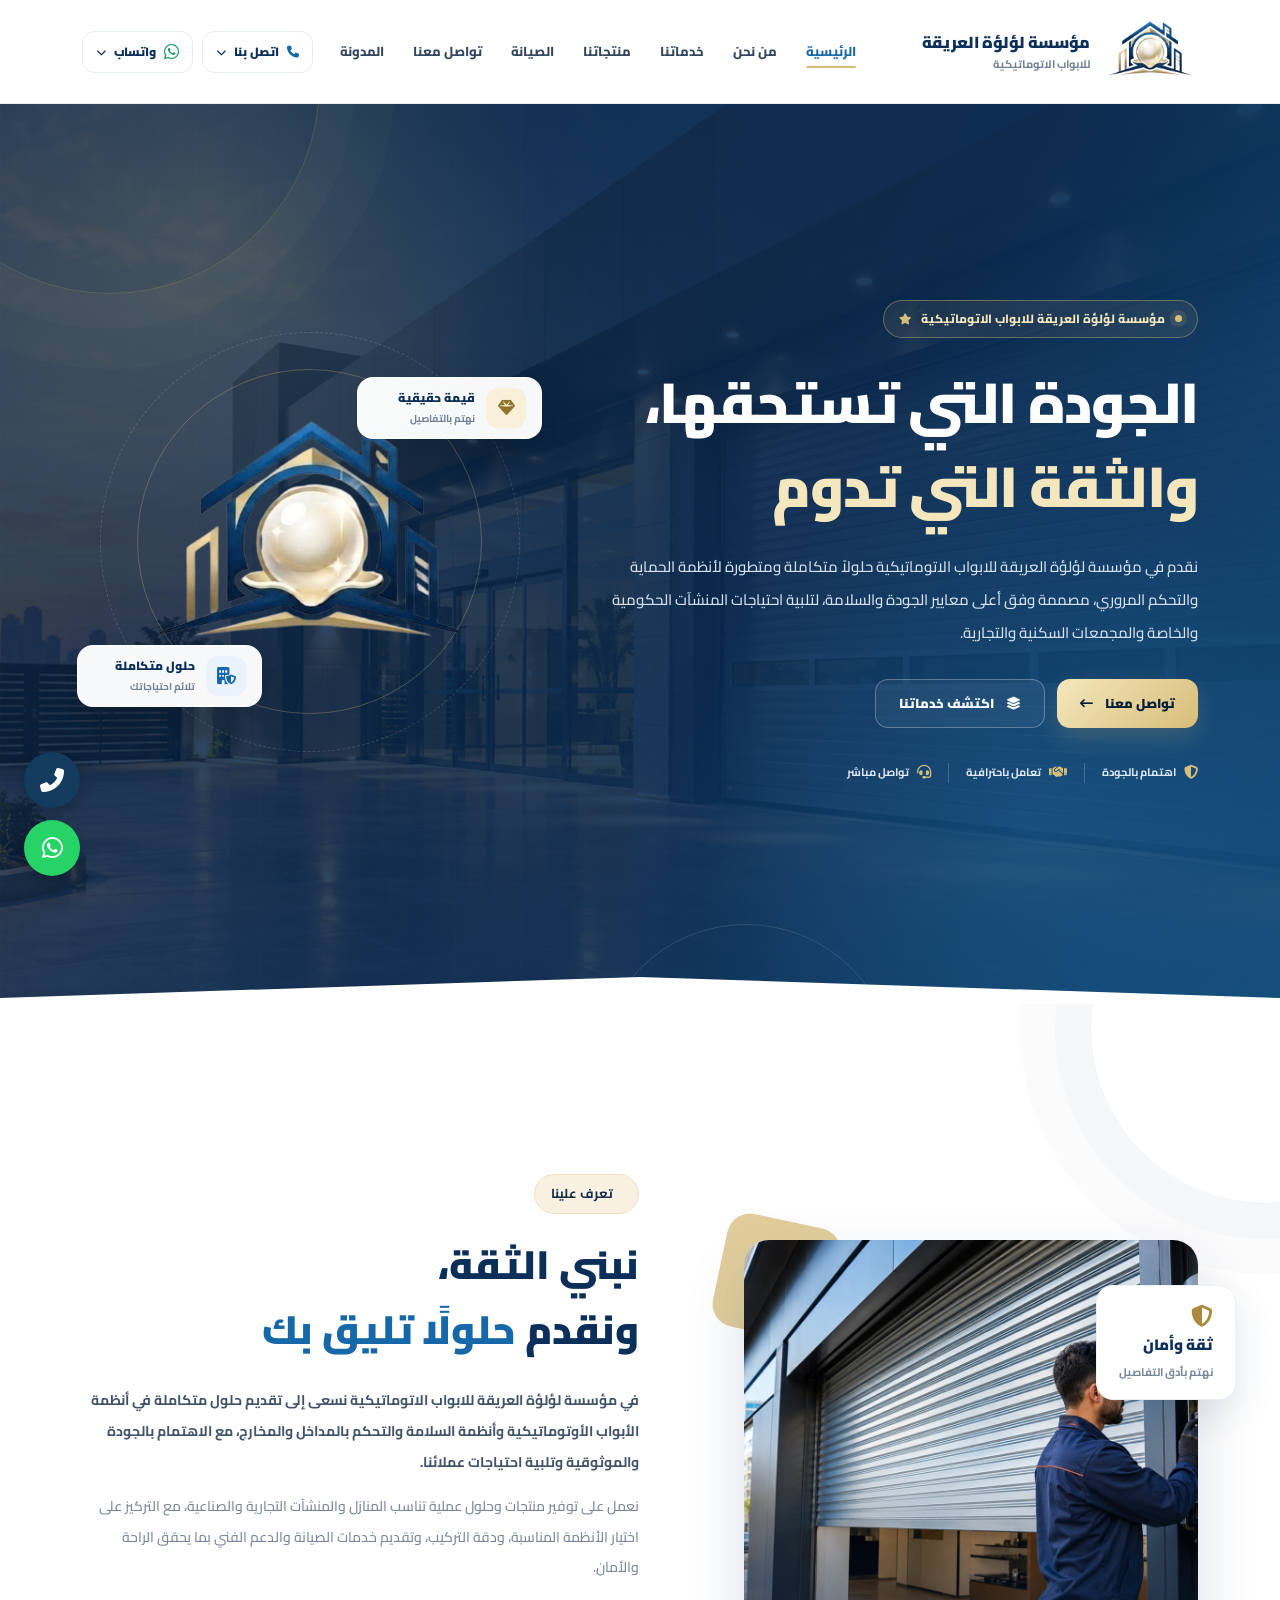
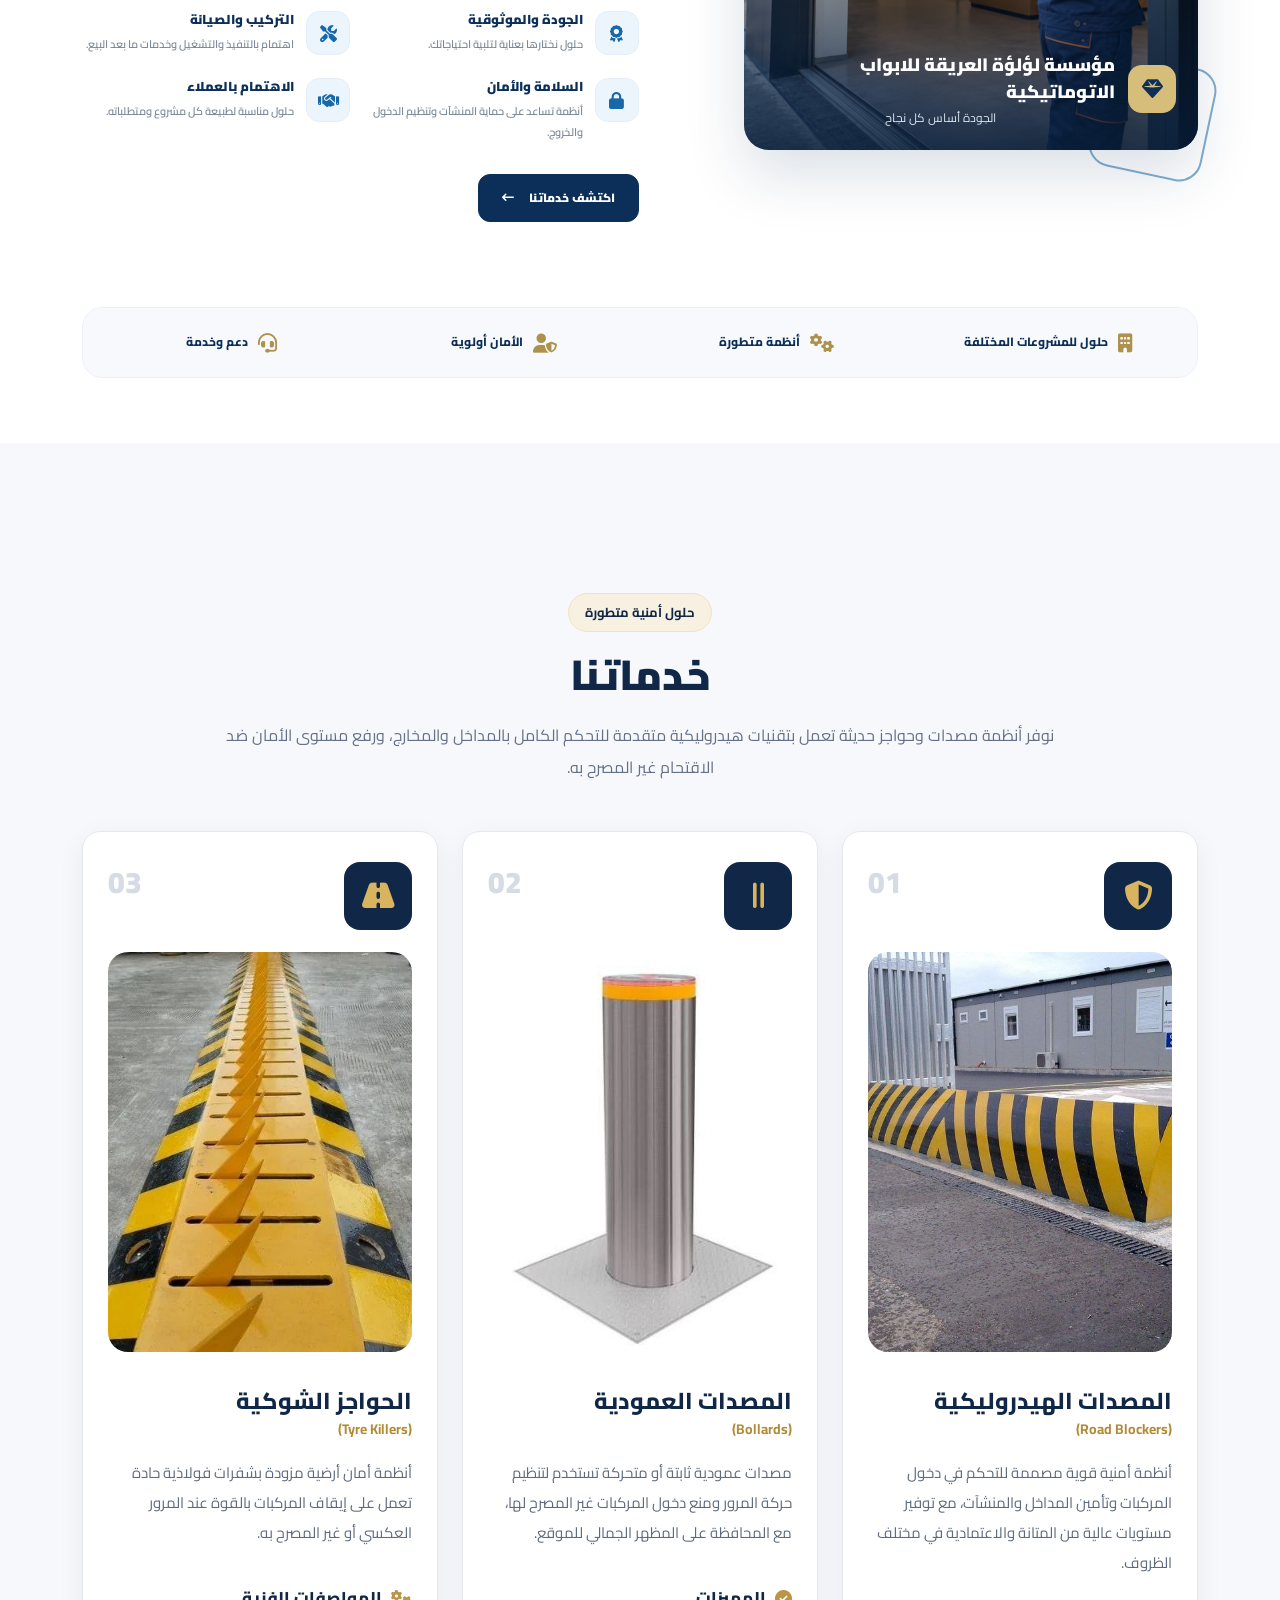
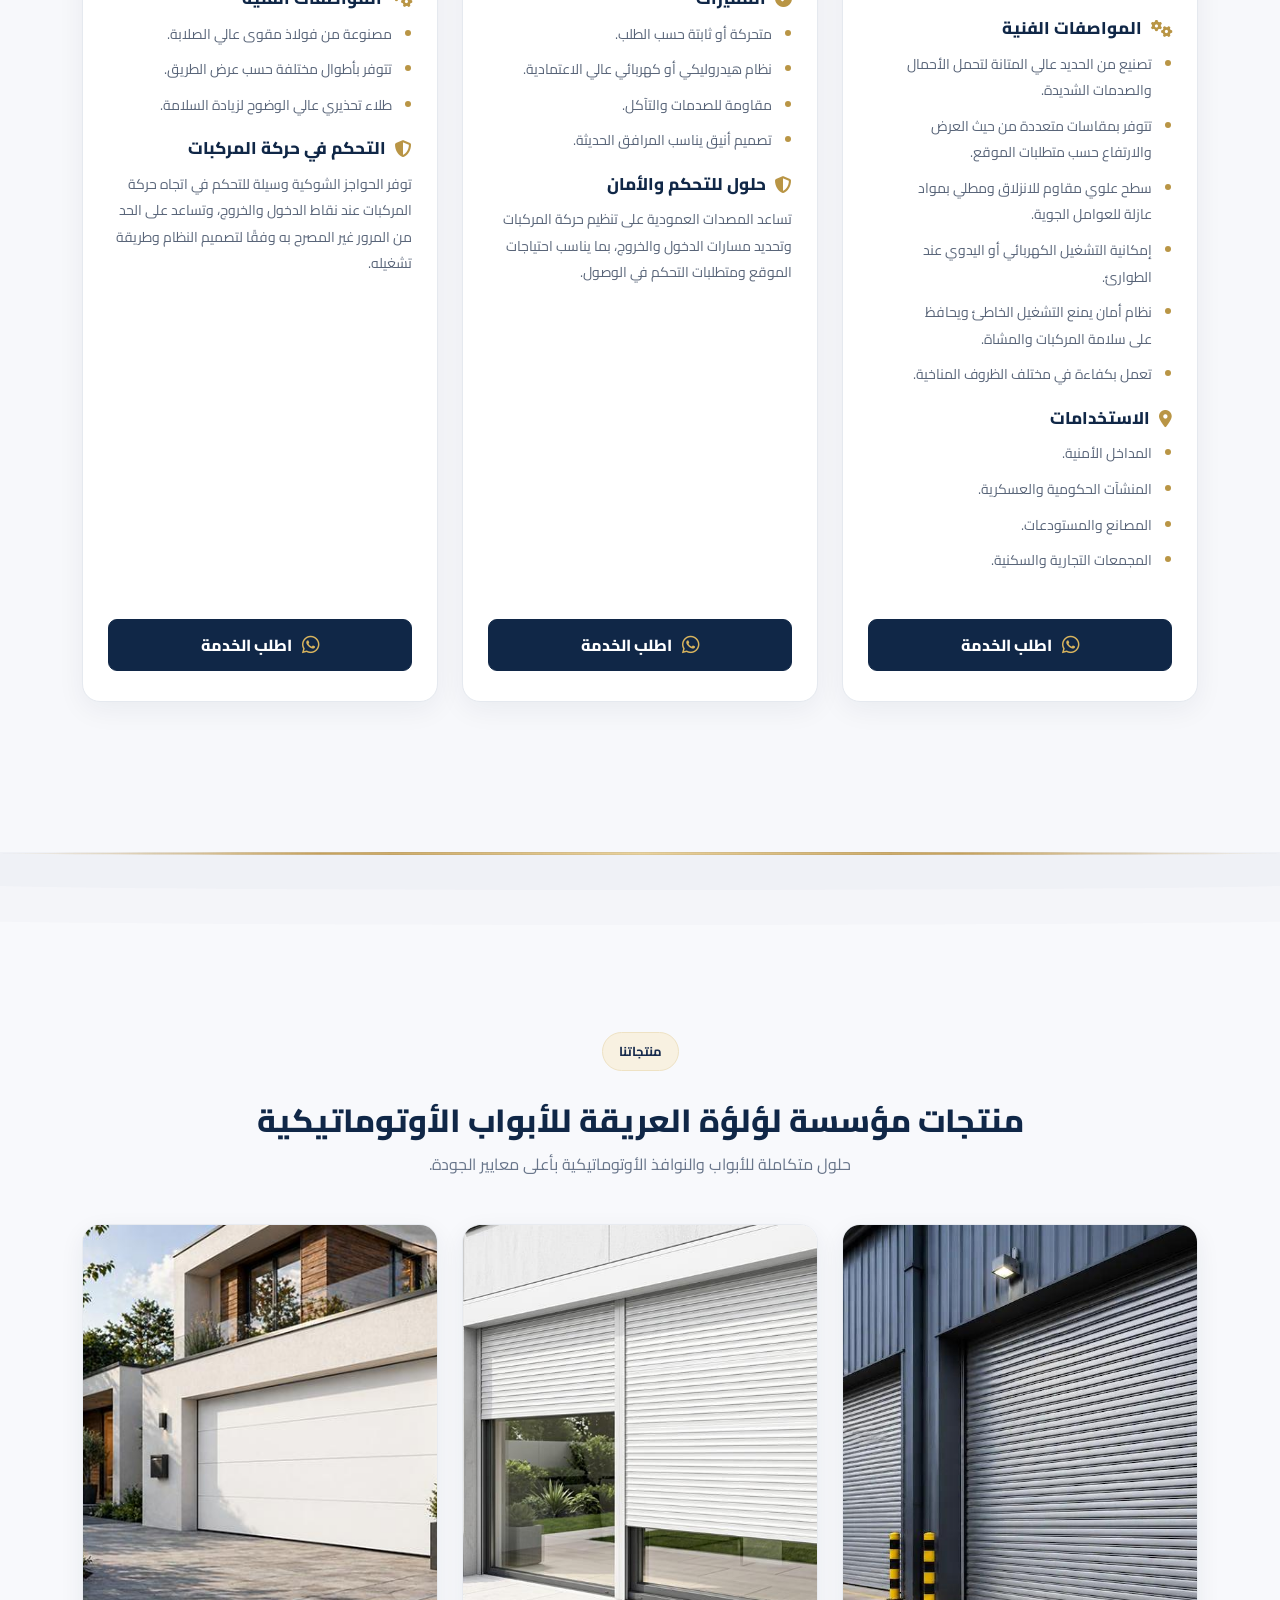
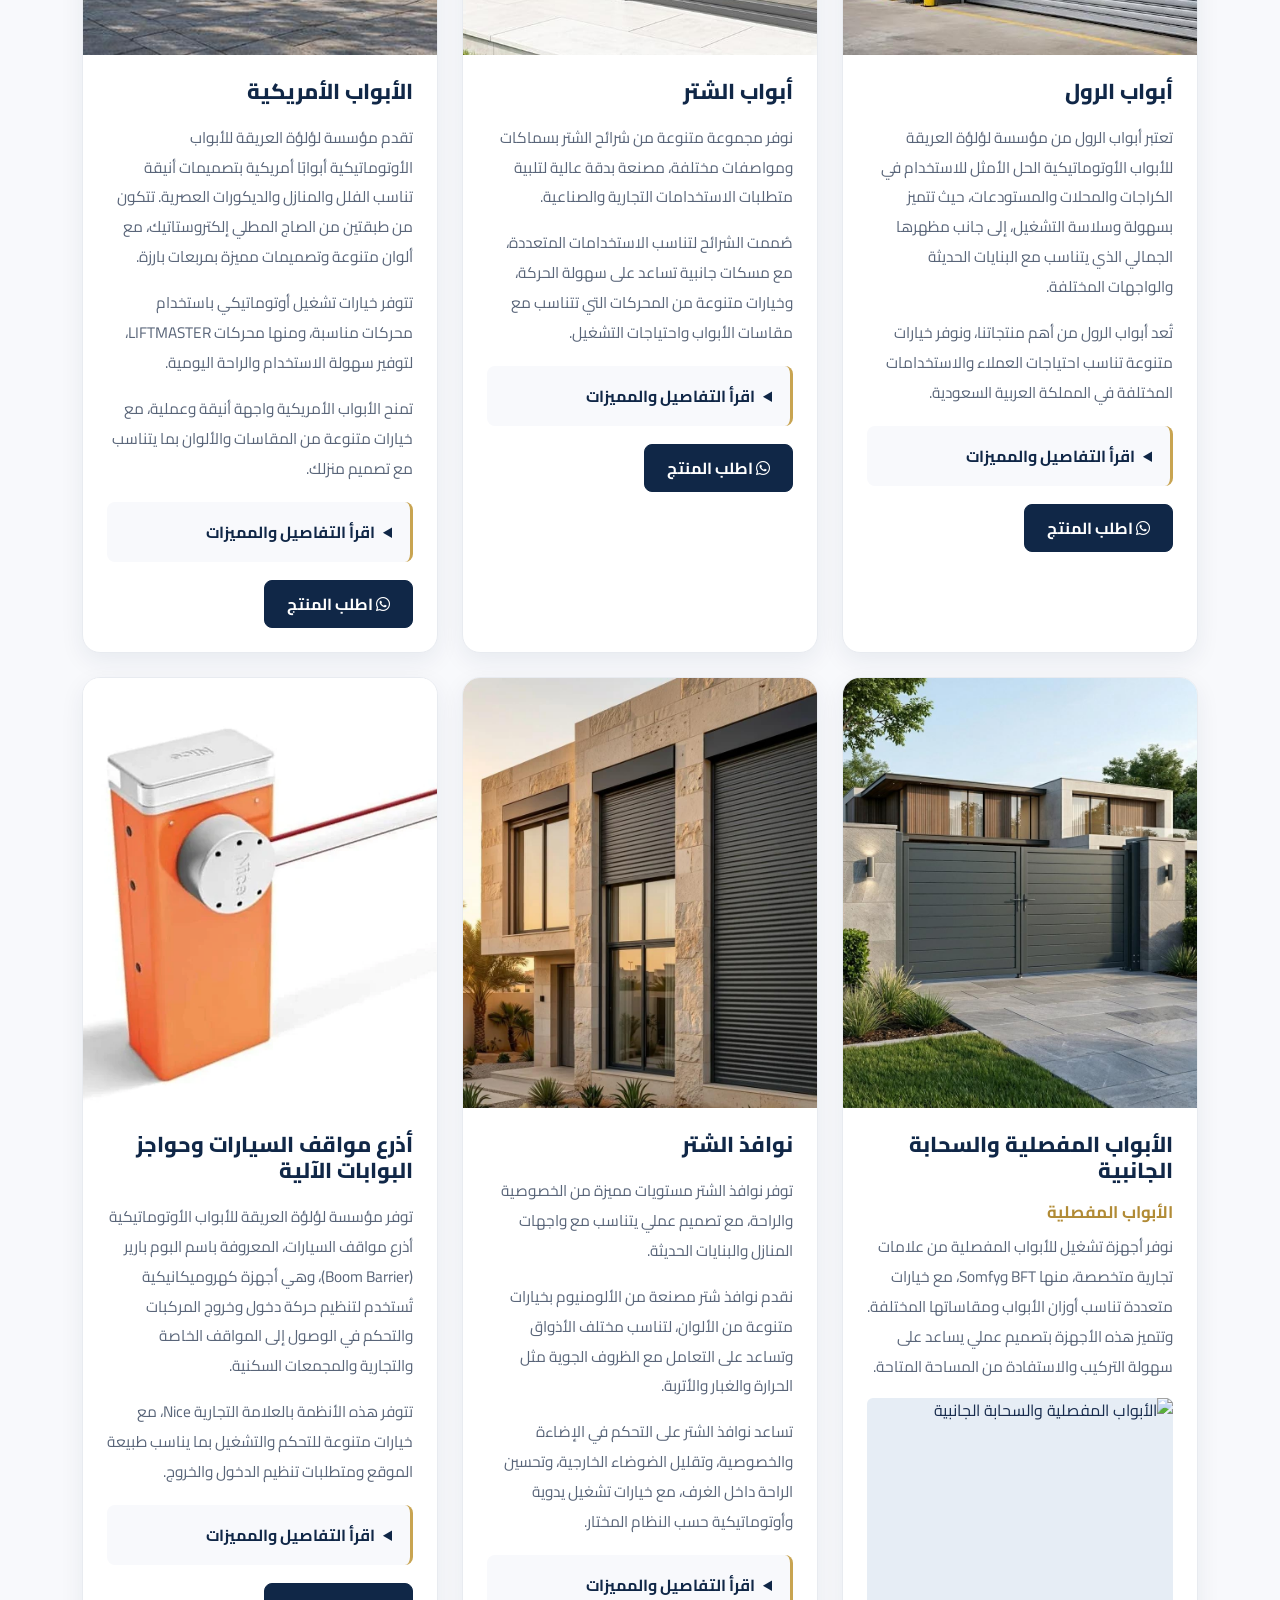
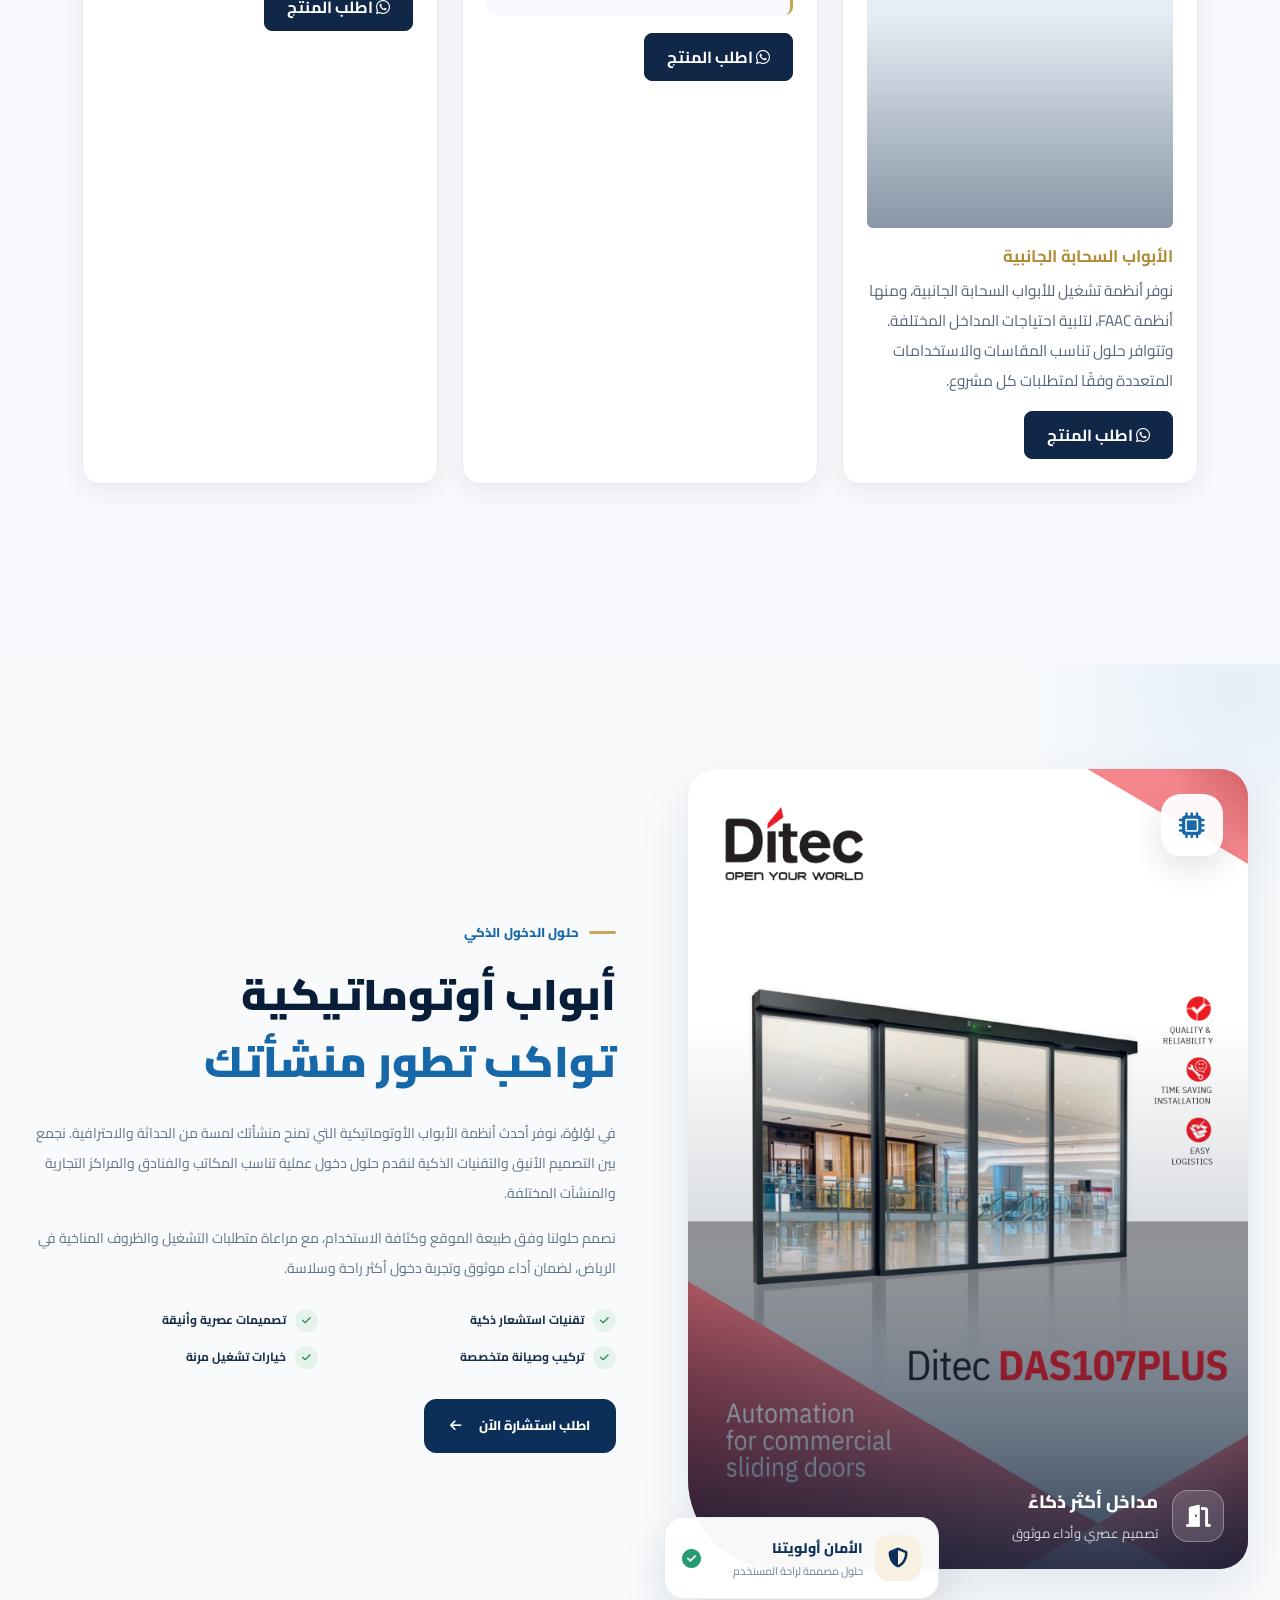
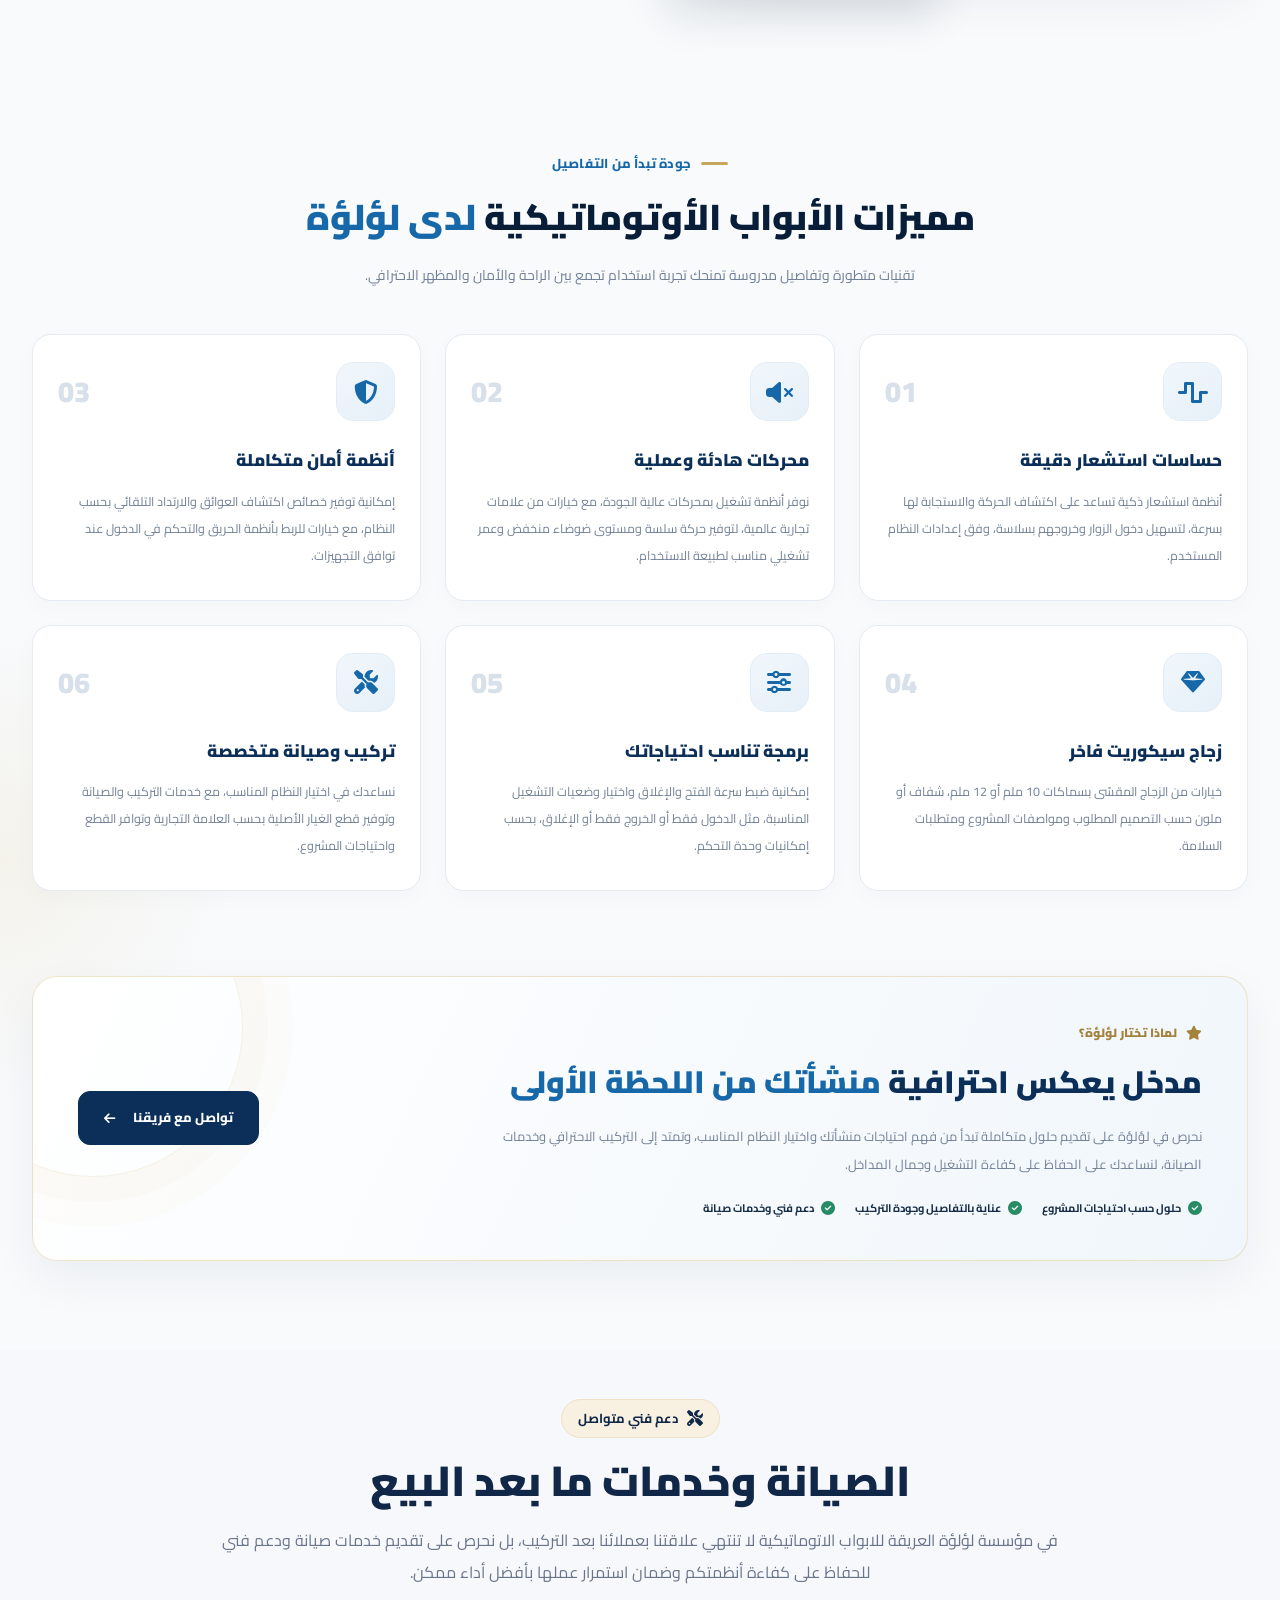
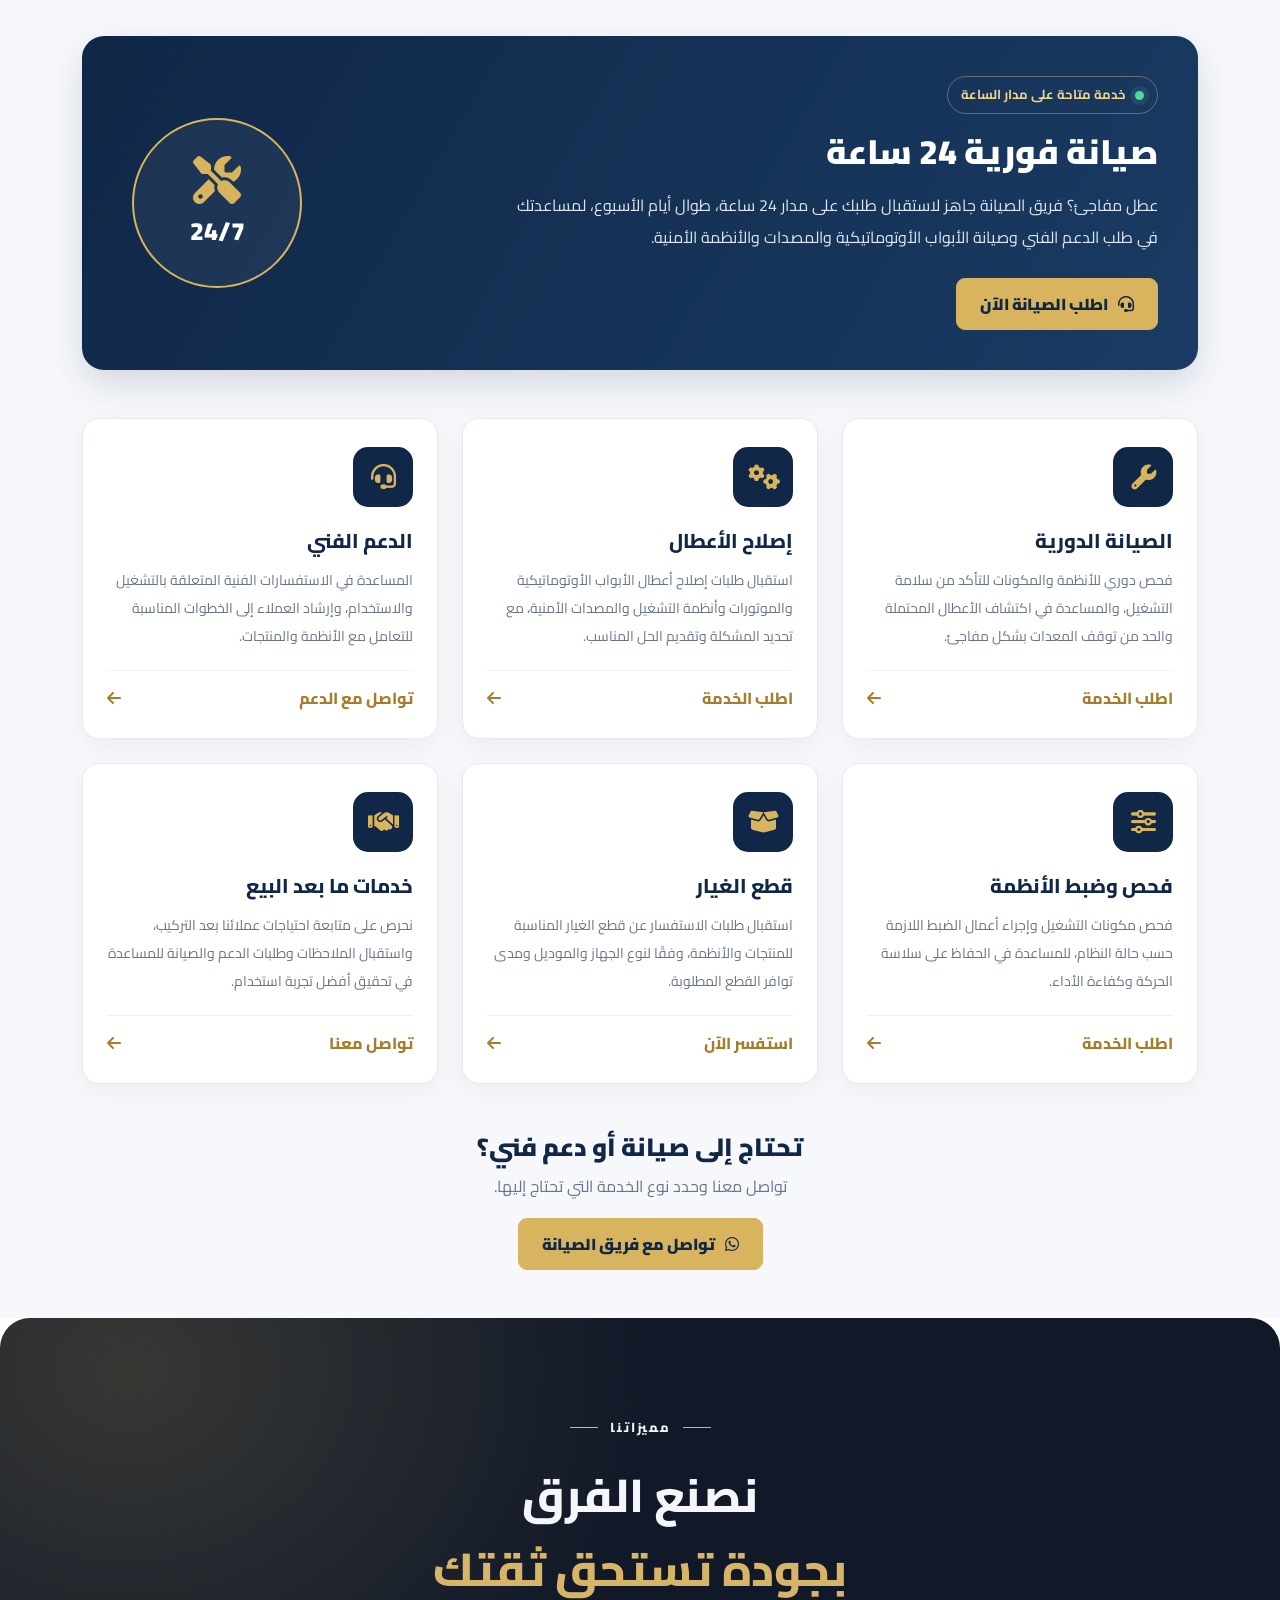
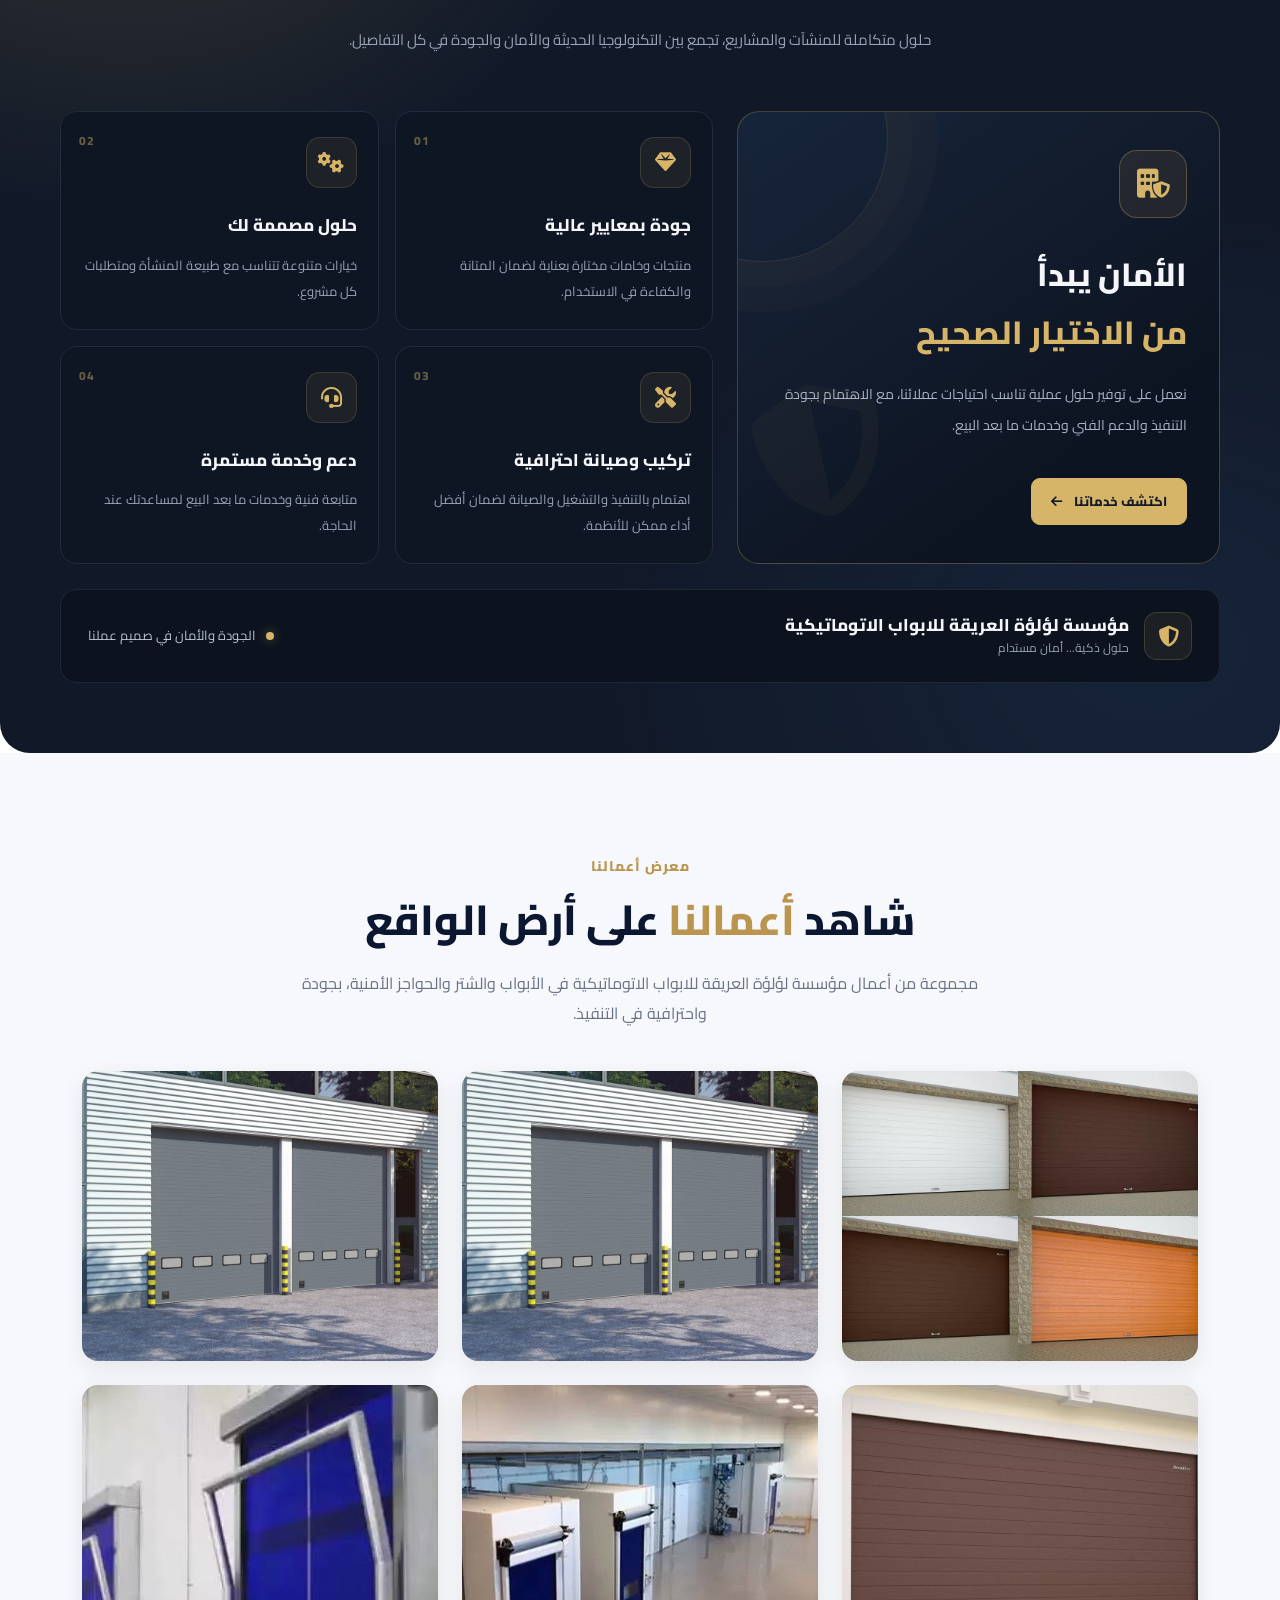
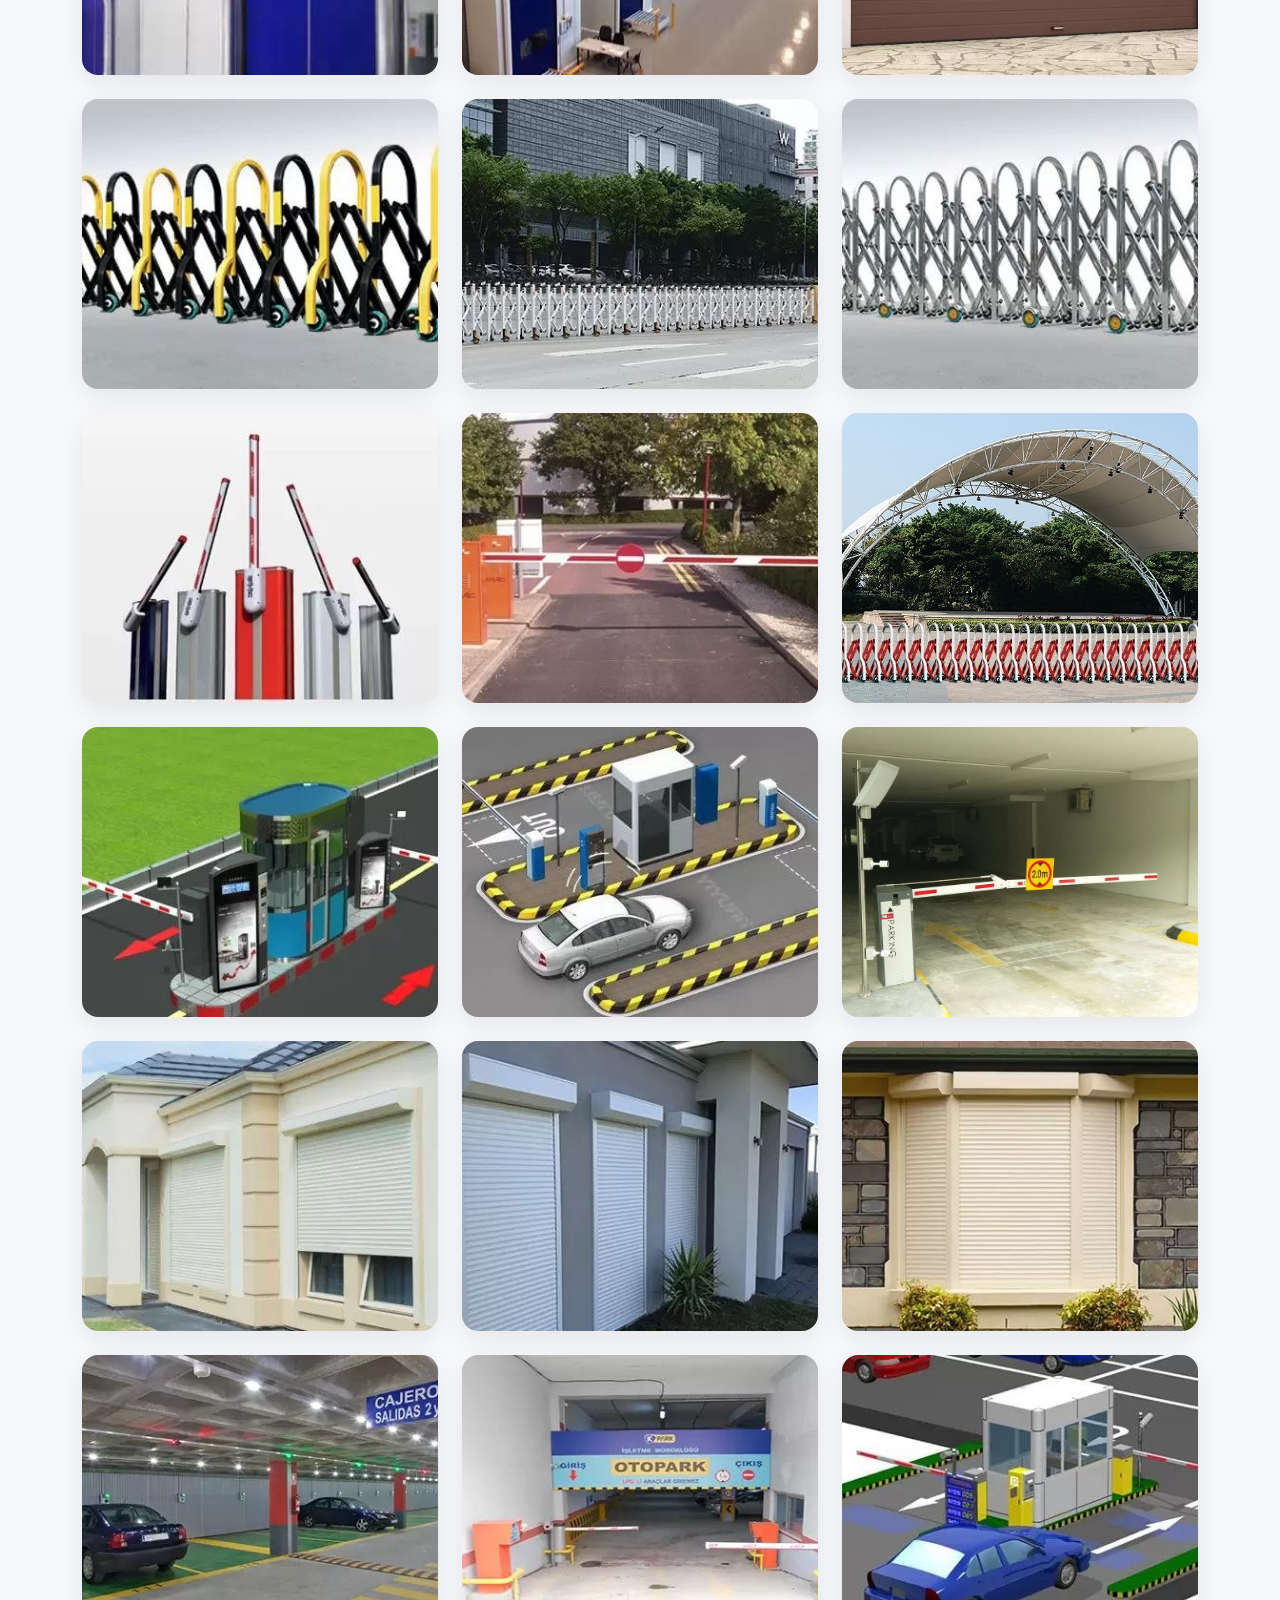
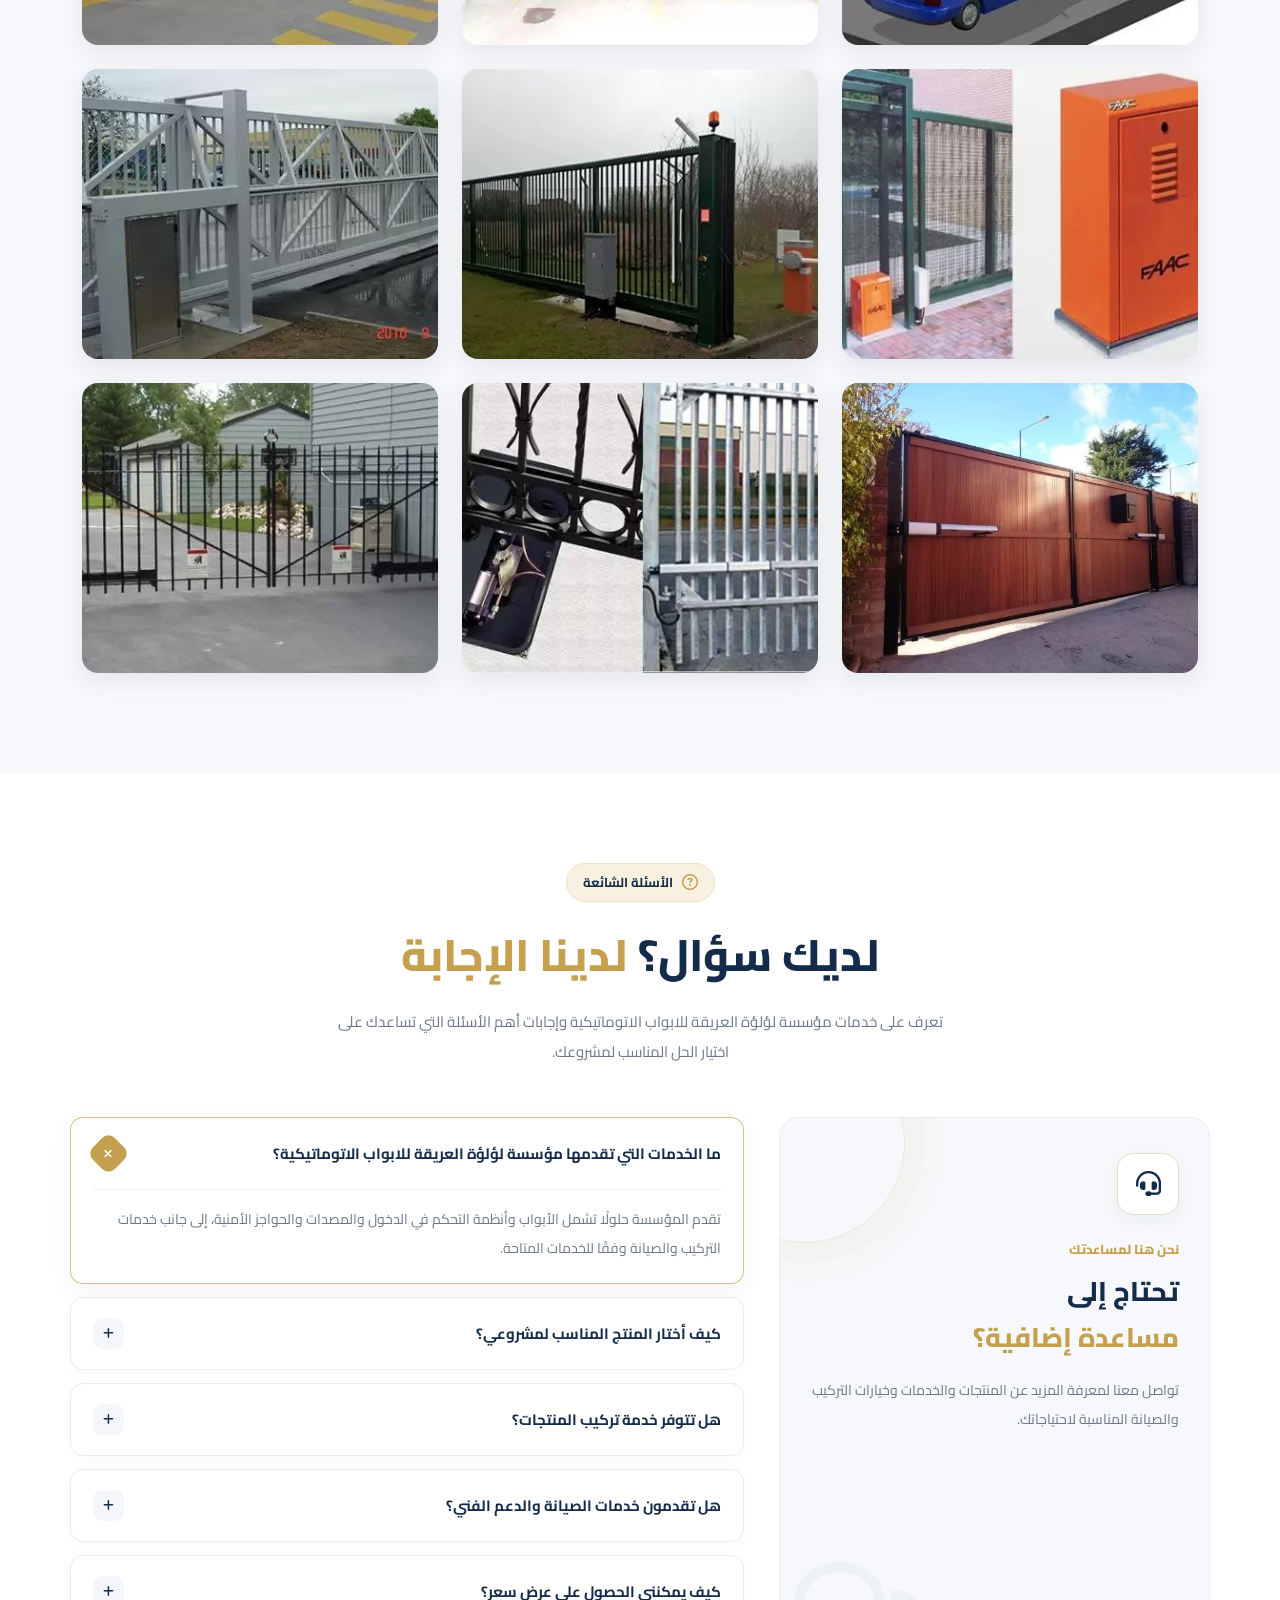
==== commit e366e60f: "Update index.html" ====
--- a/index.html
+++ b/index.html
@@ -774,7 +774,11 @@
               ومقاساتها المختلفة. وتتميز هذه الأجهزة بتصميم عملي يساعد
               على سهولة التركيب والاستفادة من المساحة المتاحة.
             </p>
-
+ <img
+            src="images/product-6.jpg"
+            alt="الأبواب المفصلية والسحابة الجانبية"
+            class="product-image rounded second-img"
+            loading="lazy">
             <h4>الأبواب السحابة الجانبية</h4>
             <p>
               نوفر أنظمة تشغيل للأبواب السحابة الجانبية، ومنها أنظمة FAAC،
--- a/css/index.css
+++ b/css/index.css
@@ -6198,3 +6198,25 @@
         width: 100%;
     }
 }
+
+.service-image {
+    position: relative;
+    width: 100%;
+    height: 400px;
+    overflow: hidden;
+    border-radius: 20px;
+    margin-bottom: 35px;
+}
+
+.service-image img {
+    width: 100%;
+    height: 100%;
+    object-fit: cover;
+    display: block;
+    transition: transform 0.5s ease;
+}
+
+.service-card:hover .service-image img {
+    transform: scale(1.08);
+}
+
